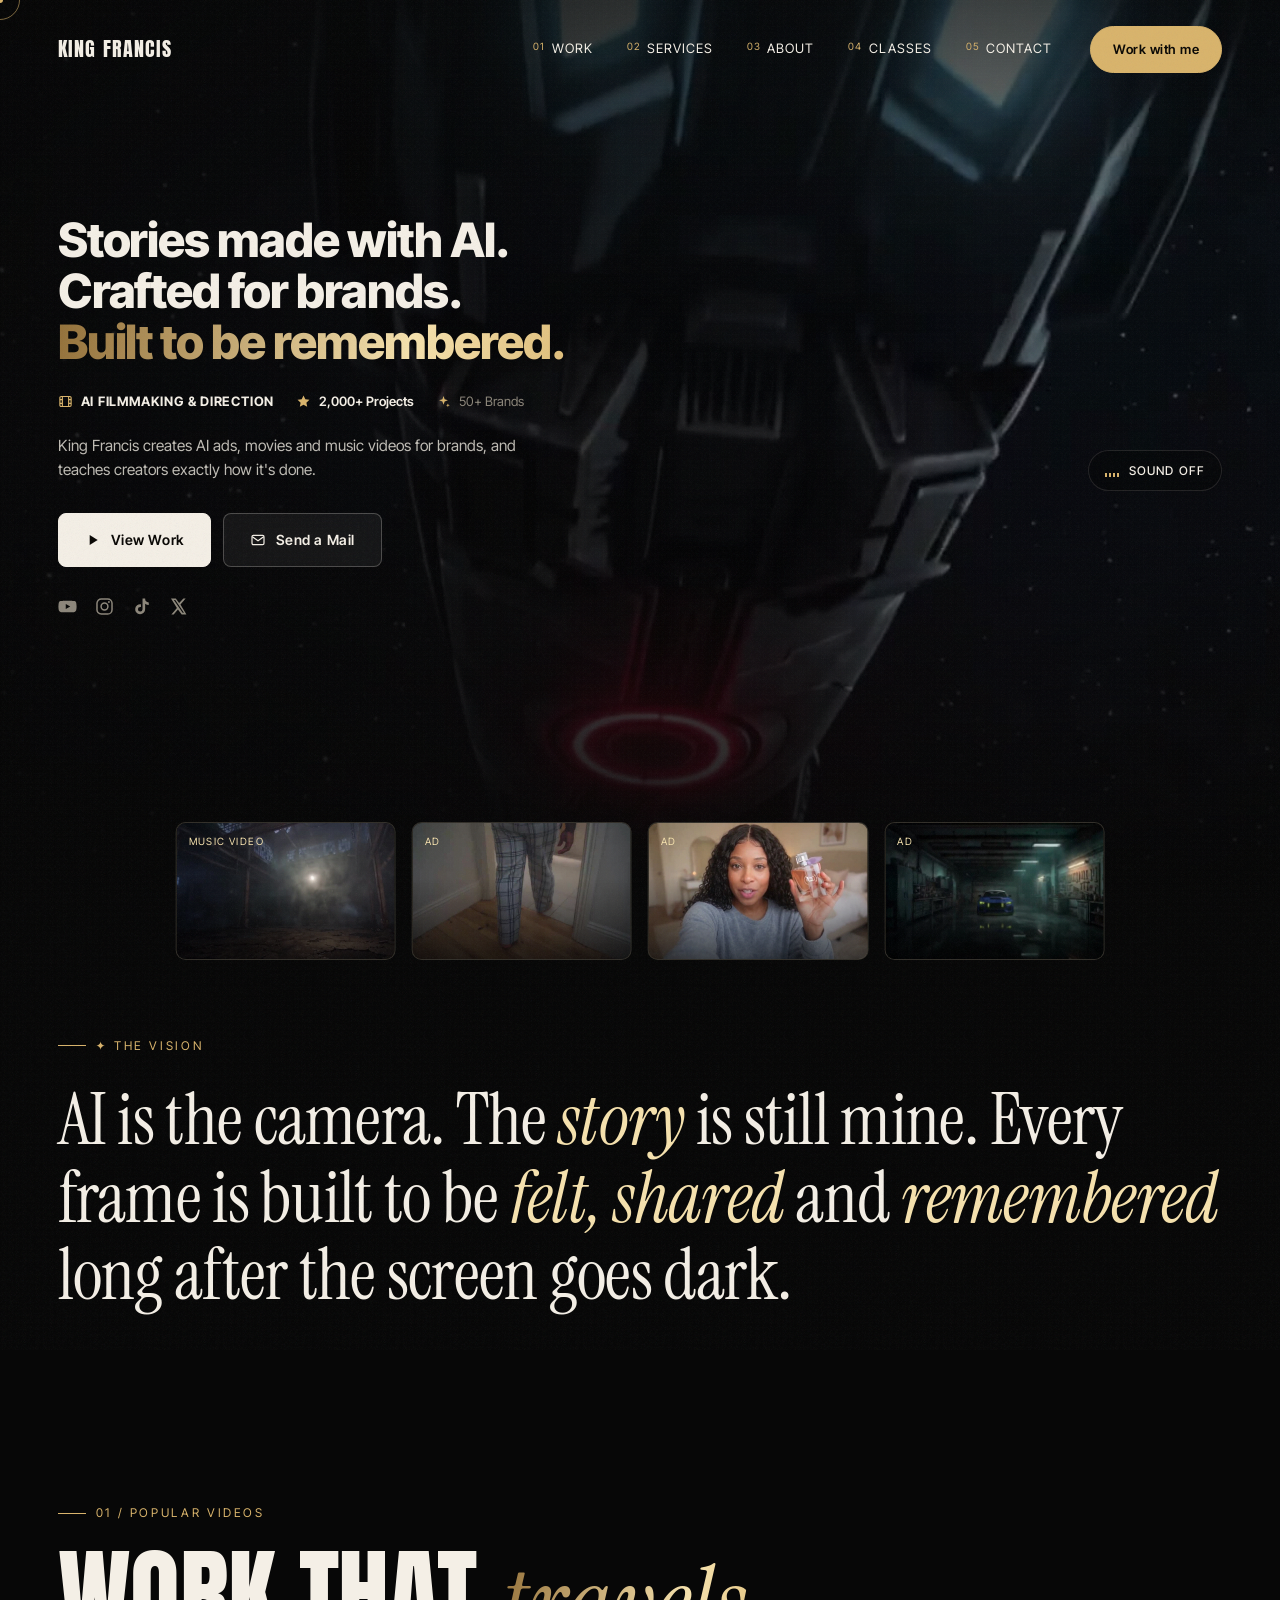
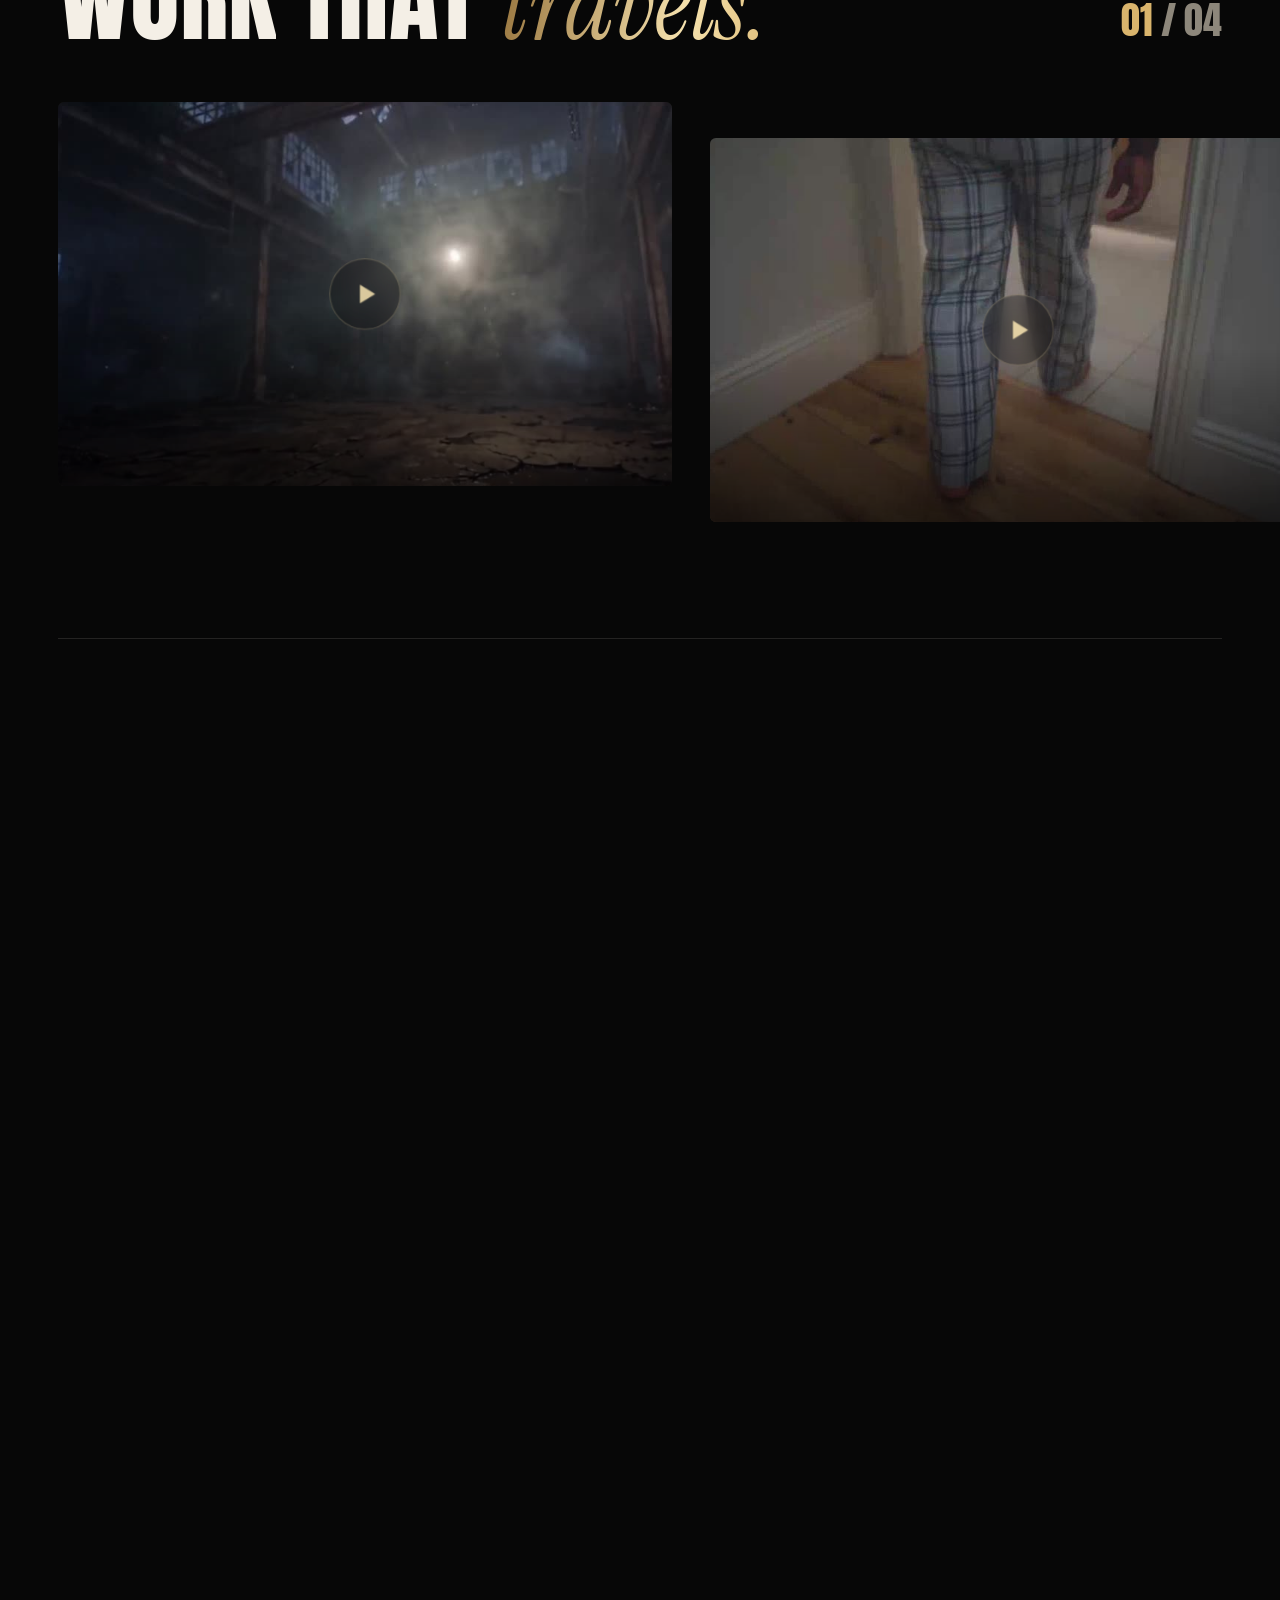
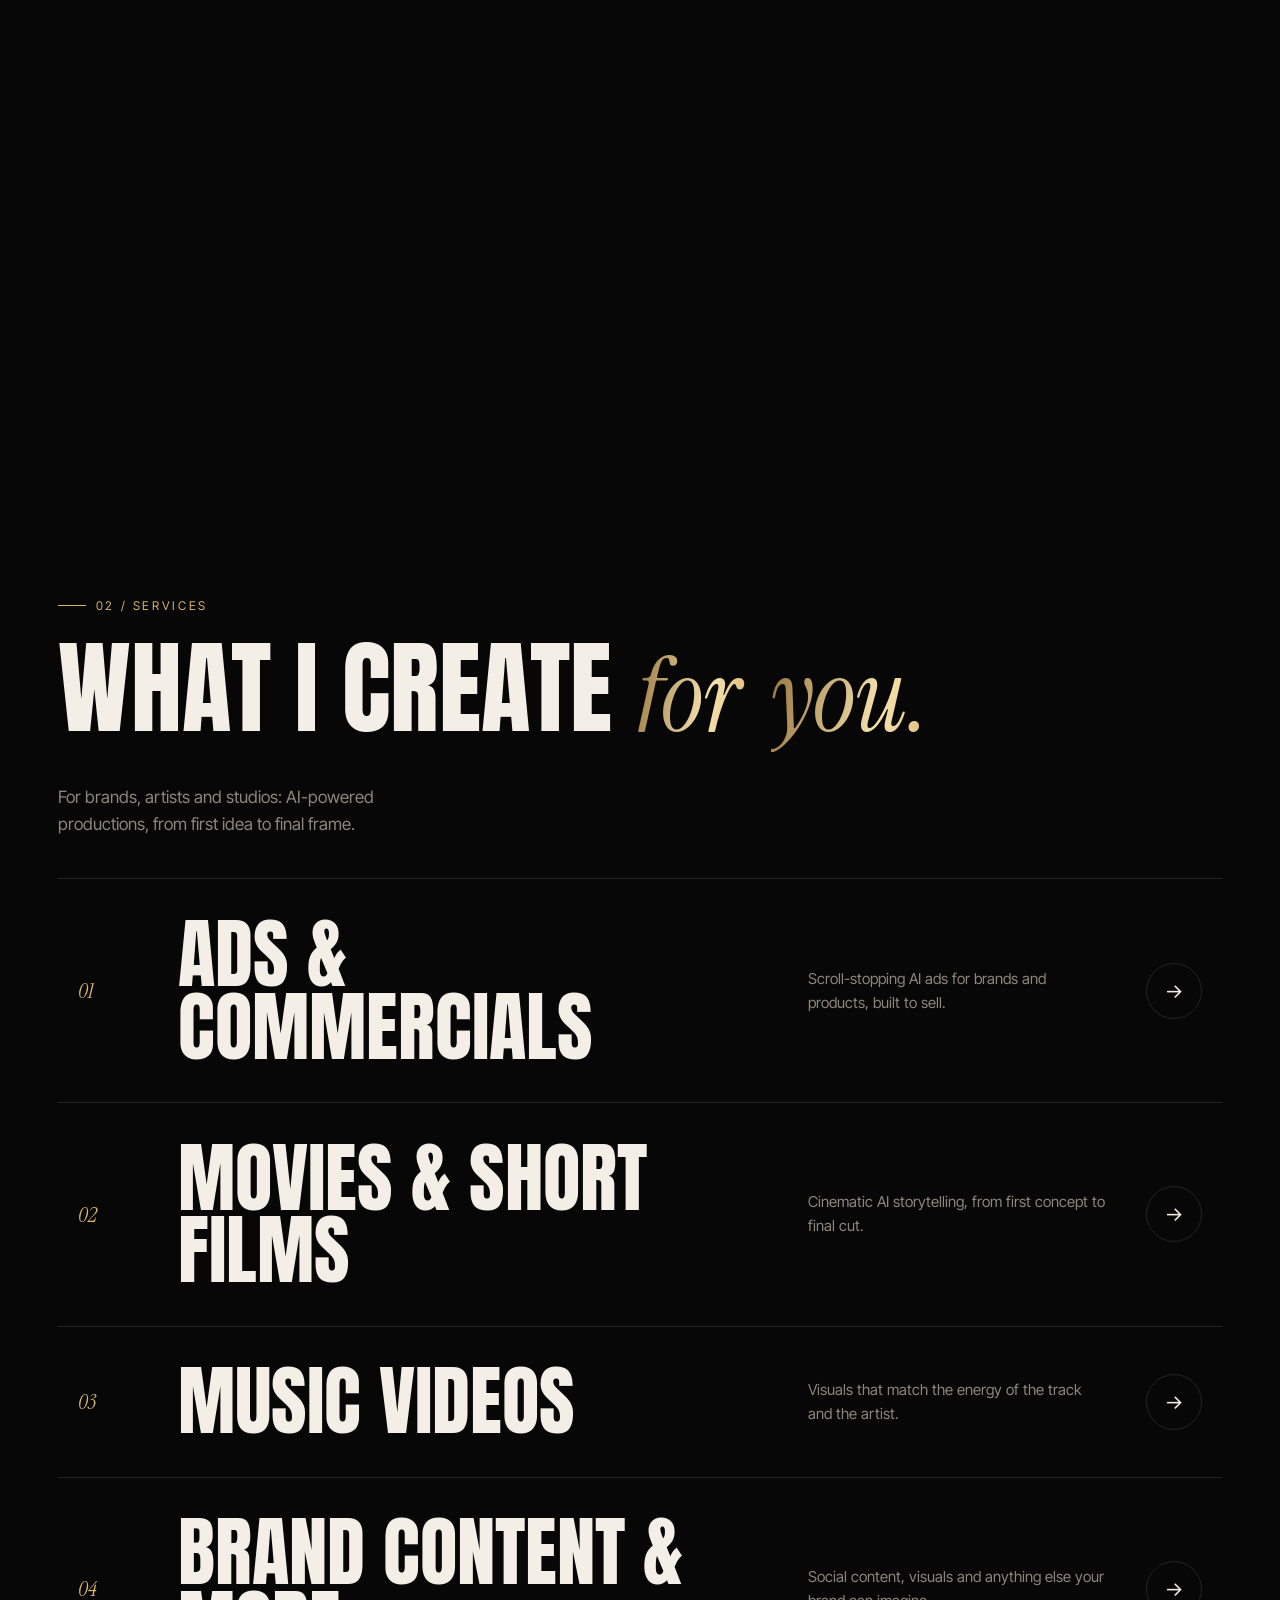
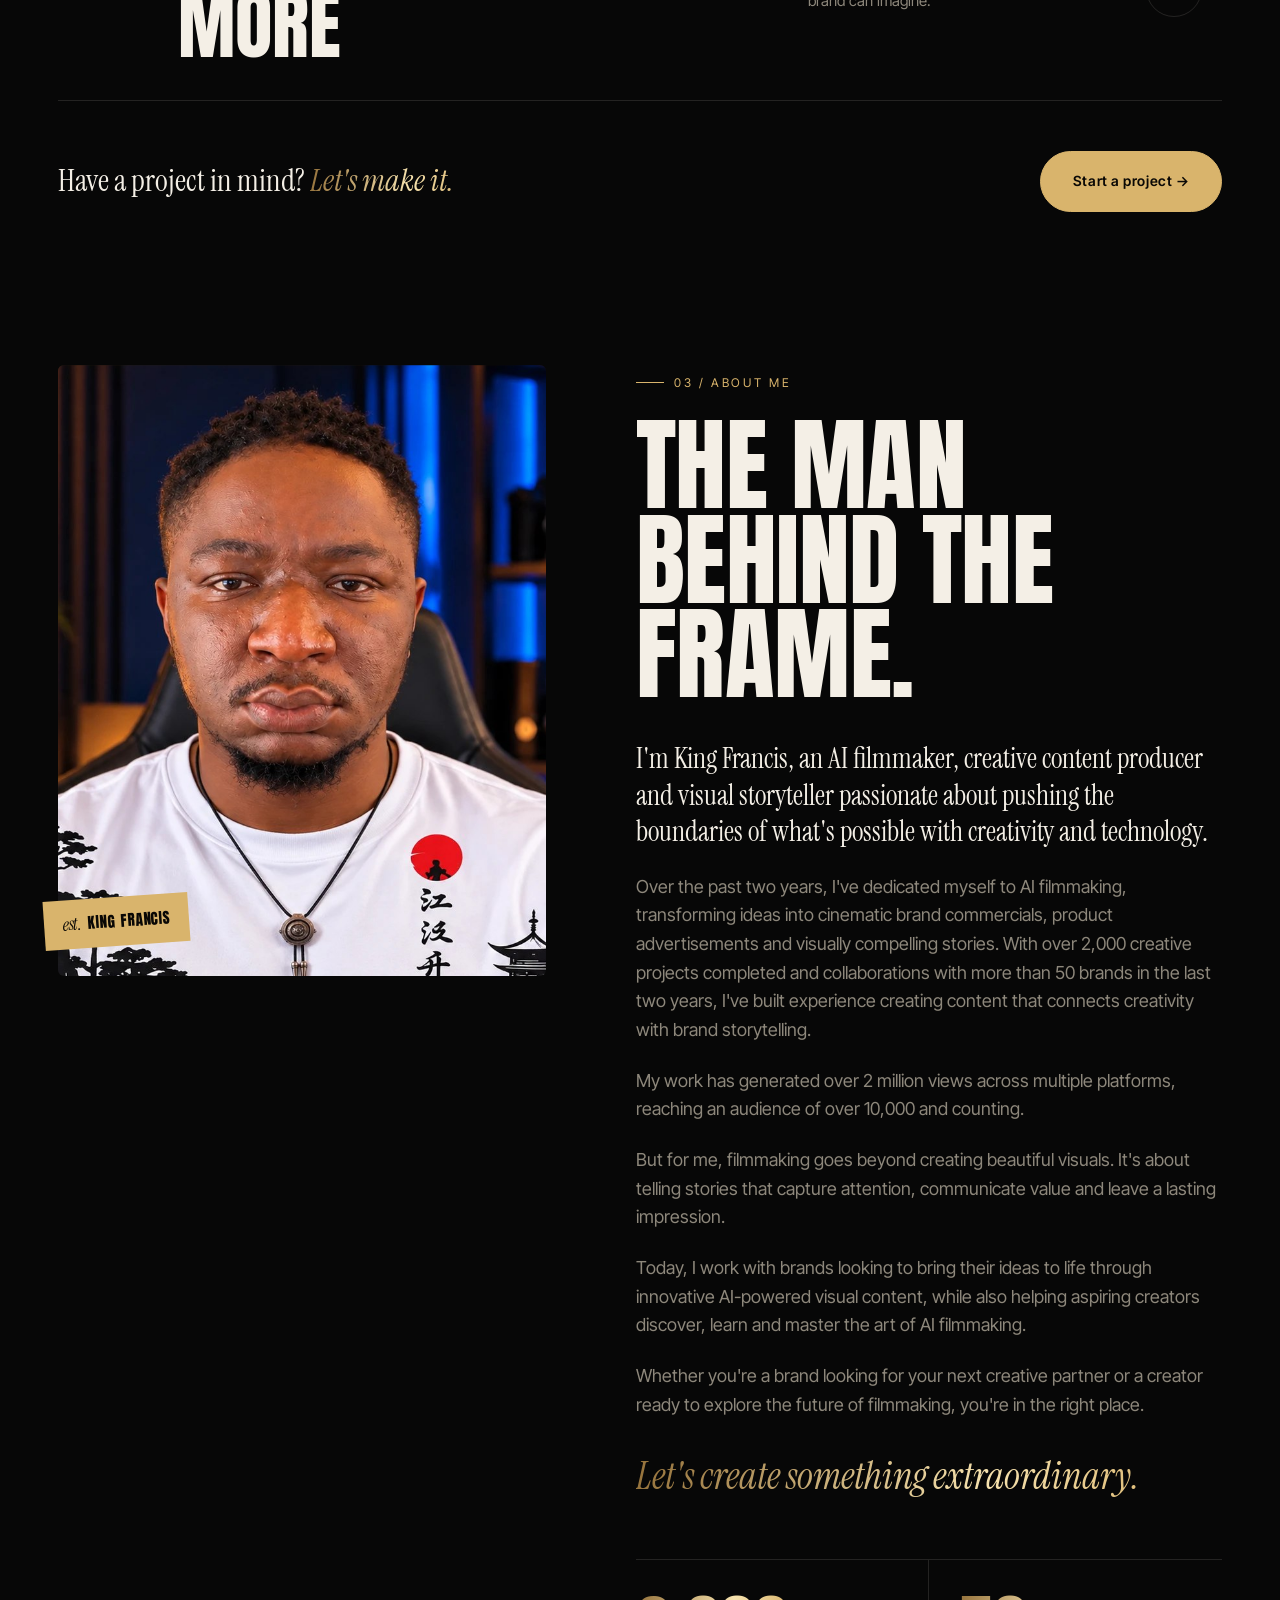
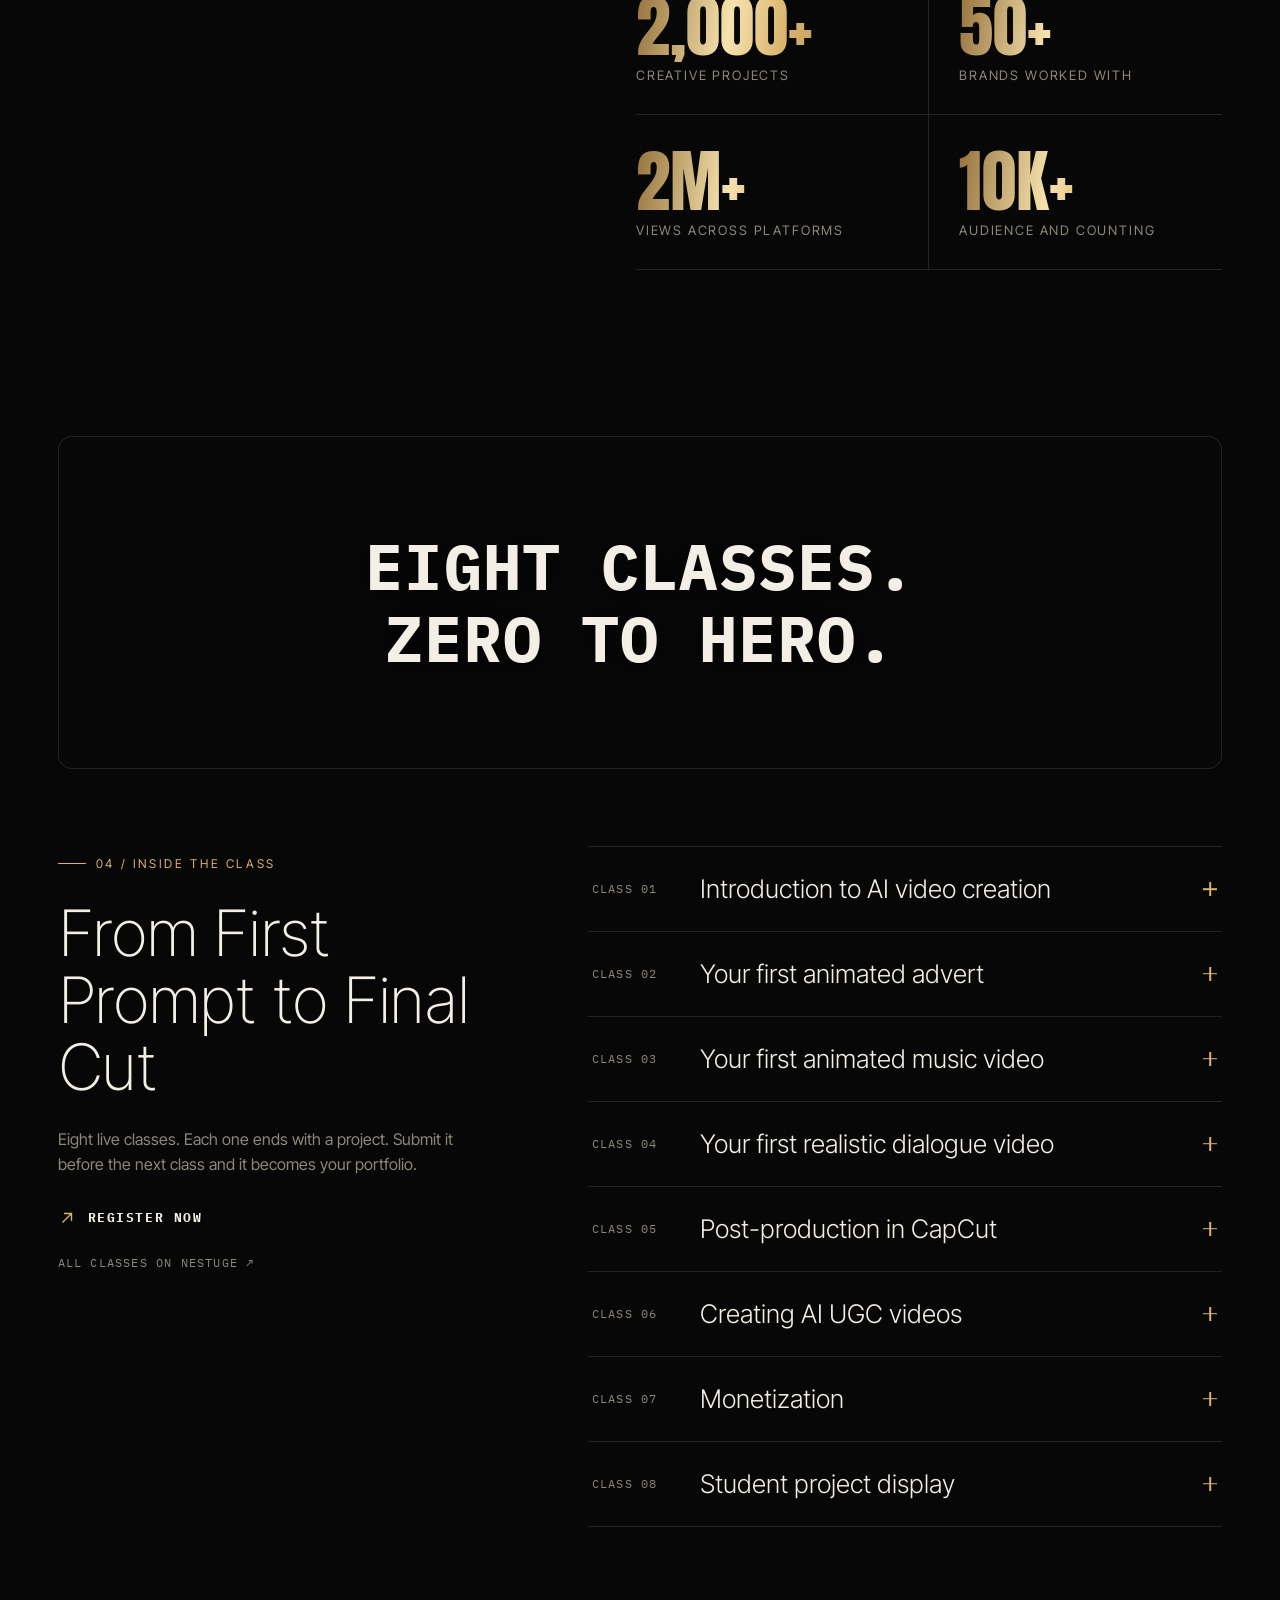
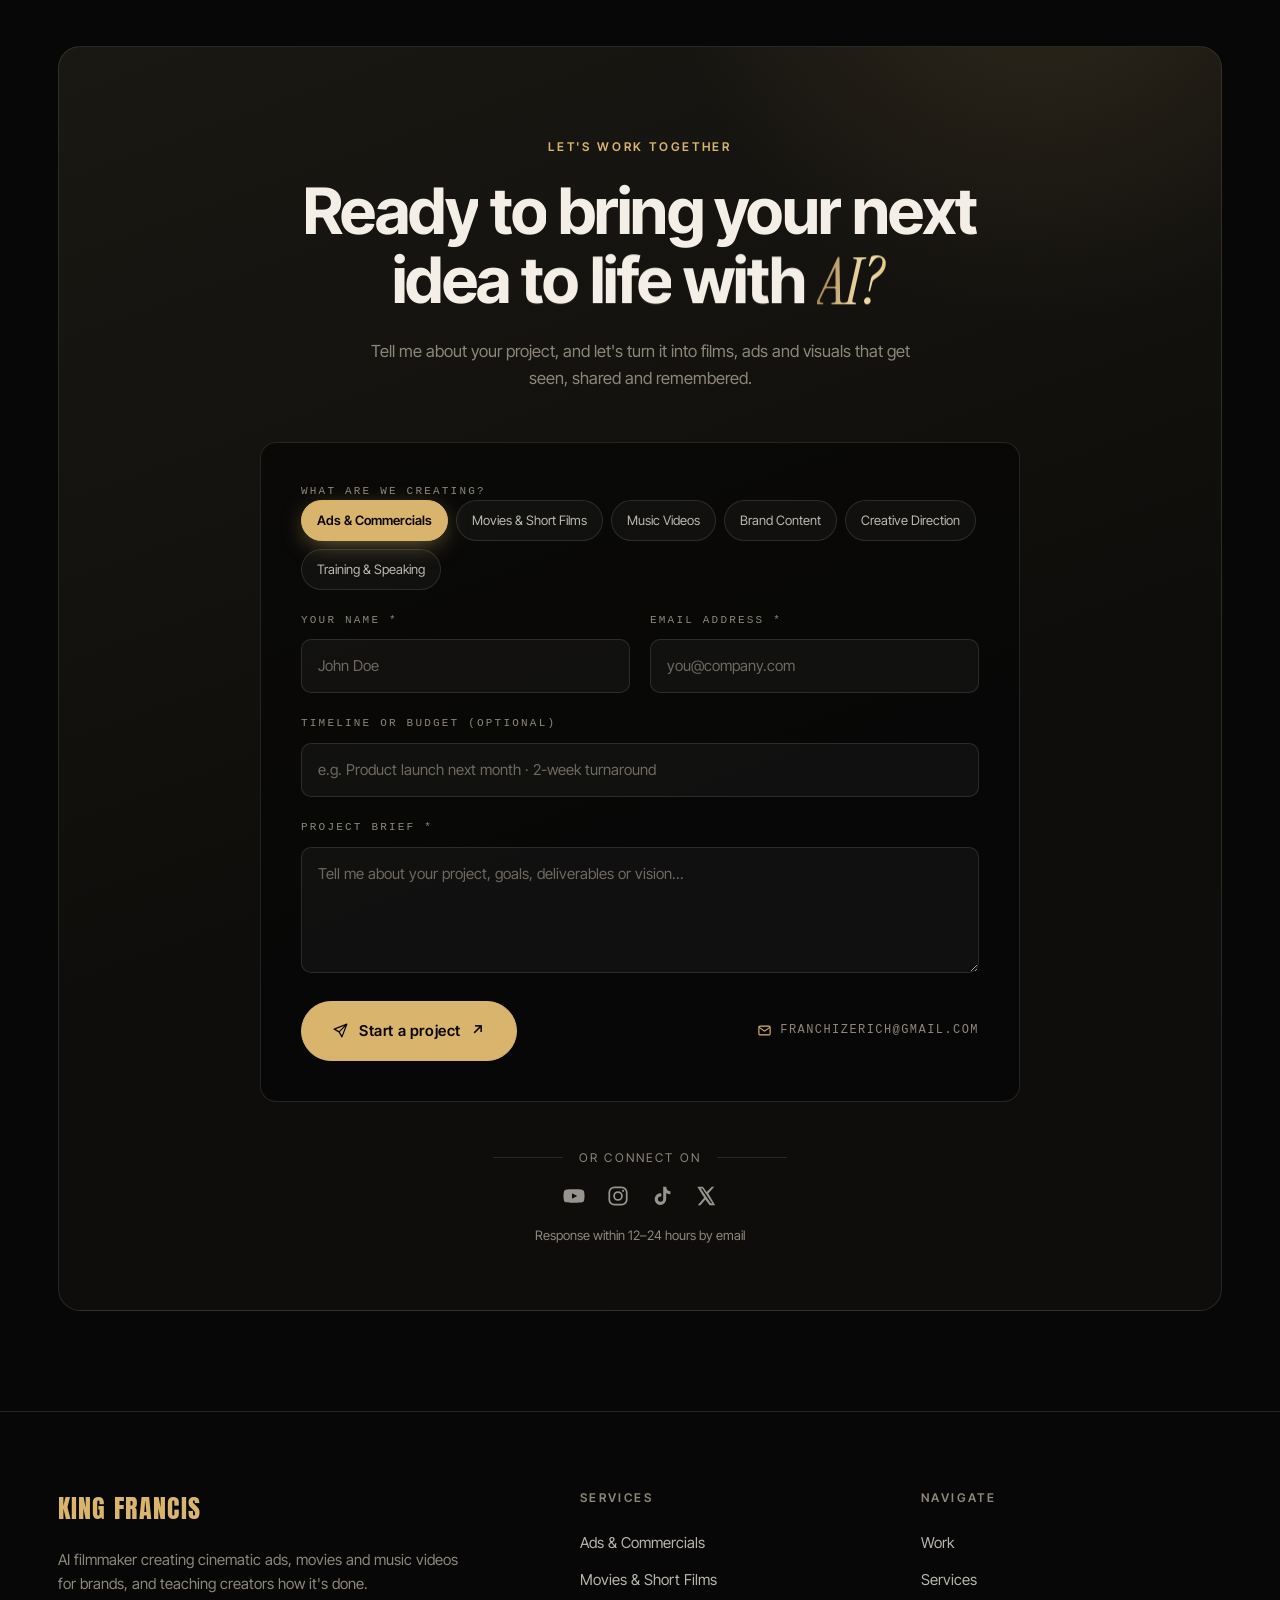
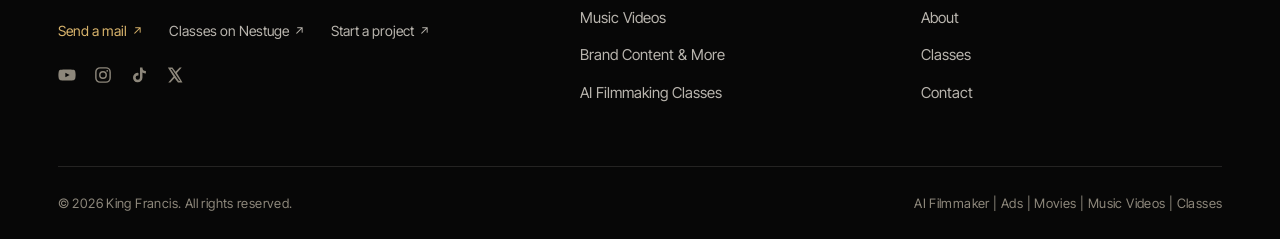
==== index.html @ 377898ee "Add full footer with brand, services and navigation columns Co-Authored-By: Claude Opus 5.5 <noreply" ====
<!doctype html>
<html lang="en">
<head>
  <meta charset="utf-8" />
  <meta name="viewport" content="width=device-width, initial-scale=1" />
  <title>King Francis</title>
  <meta name="description" content="King Francis, AI filmmaker: ads, movies and music videos for clients, plus classes for students." />
  <link rel="preconnect" href="https://fonts.googleapis.com" />
  <link rel="preconnect" href="https://fonts.gstatic.com" crossorigin />
  <link href="https://fonts.googleapis.com/css2?family=Anton&family=IBM+Plex+Mono:wght@400;500;700&family=Instrument+Serif:ital@0;1&family=Inter+Tight:wght@200;300;400;500;600;700;800&display=swap" rel="stylesheet" />
  <link rel="stylesheet" href="css/style.css" />
</head>
<body>
  <!-- LOADER -->
  <div class="loader" id="loader">
    <div class="loader-panel top"></div><div class="loader-panel bottom"></div>
    <div class="loader-inner">
      <div class="loader-name"><span data-name></span></div>
      <div class="loader-count"><span id="count">0</span><i>%</i></div>
    </div>
  </div>

  <div class="cursor-dot" id="cursorDot"></div>
  <div class="cursor-ring" id="cursorRing"><span id="cursorText"></span></div>
  <div class="grain"></div>

  <!-- NAV -->
  <header class="nav" id="nav">
    <a href="#top" class="logo" data-scroll>
      <span data-name></span>
    </a>
    <nav class="nav-links">
      <a href="#work" data-scroll><i>01</i>Work</a>
      <a href="#services" data-scroll><i>02</i>Services</a>
      <a href="#about" data-scroll><i>03</i>About</a>
      <a href="#courses" data-scroll><i>04</i>Classes</a>
      <a href="#contact" data-scroll><i>05</i>Contact</a>
    </nav>
    <a href="#contact" data-scroll class="btn btn-sm nav-cta magnetic"><span>Work with me</span></a>
    <button class="menu-btn magnetic" id="menuBtn" aria-expanded="false"><span class="mb-text">Menu</span><span class="mb-lines"><i></i><i></i></span></button>
  </header>

  <div class="menu" id="menu" aria-hidden="true">
    <div class="menu-bg"></div>
    <nav class="menu-links">
      <a href="#work" data-scroll><i>01</i><span>Work</span></a>
      <a href="#services" data-scroll><i>02</i><span>Services</span></a>
      <a href="#about" data-scroll><i>03</i><span>About</span></a>
      <a href="#courses" data-scroll><i>04</i><span>Classes</span></a>
      <a href="#contact" data-scroll><i>05</i><span>Contact</span></a>
    </nav>
    <div class="menu-foot" data-socials></div>
  </div>

  <main id="top">
    <!-- HERO -->
    <section class="hero" id="hero">
      <div class="hero-media" id="heroMedia">
        <div class="hero-placeholder"><canvas id="dust"></canvas></div>
        <video class="hero-video" id="heroVideo" muted loop playsinline autoplay preload="auto"></video>
      </div>
      <div class="hero-shade"></div>

      <div class="hero-content">
        <h1 class="hero-title" id="heroTitle"></h1>
        <ul class="hero-meta" id="heroMeta"></ul>
        <p class="hero-sub" data-hero-sub></p>
        <div class="hero-cta">
          <a href="#work" data-scroll class="btn btn-light magnetic"><span><svg viewBox="0 0 24 24" class="ico"><path d="M7 4.5v15l12-7.5z" fill="currentColor"/></svg>View Work</span></a>
          <a class="btn btn-glass magnetic" id="heroMail"><span><svg viewBox="0 0 24 24" class="ico"><rect x="3" y="5" width="18" height="14" rx="2" fill="none" stroke="currentColor" stroke-width="1.8"/><path d="M3.5 7l8.5 6 8.5-6" fill="none" stroke="currentColor" stroke-width="1.8"/></svg>Send a Mail</span></a>
        </div>
        <div class="hero-social" id="heroSocial"></div>
      </div>

      <button class="hero-sound" id="soundBtn" hidden><span class="bars"><i></i><i></i><i></i><i></i></span><b>Sound off</b></button>
      <div class="hero-strip" id="heroStrip"></div>
    </section>


    <!-- STATEMENT -->
    <section class="statement" id="statement">
      <span class="kicker">✦ The vision</span>
      <p class="statement-text" id="statementText"></p>
    </section>

    <!-- VIDEOS (horizontal) -->
    <section class="work" id="work">
      <div class="work-head">
        <div>
          <span class="kicker">01 / Popular videos</span>
          <h2 class="split">Work that <em>travels.</em></h2>
        </div>
        <div class="work-counter"><b id="workNow">01</b><span>/</span><span id="workTotal">06</span></div>
      </div>
      <div class="work-track" id="workTrack"></div>
      <div class="work-progress"><i id="workBar"></i></div>
    </section>

    <!-- SERVICES -->
    <section class="services" id="services">
      <div class="services-head">
        <div>
          <span class="kicker">02 / Services</span>
          <h2 class="split">What I create <em>for you.</em></h2>
        </div>
        <p class="services-intro">For brands, artists and studios: AI-powered productions, from first idea to final frame.</p>
      </div>
      <ul class="svc-list" id="svcList"></ul>
      <div class="svc-preview" id="svcPreview" aria-hidden="true"><div class="svc-preview-inner" id="svcPreviewInner"></div></div>
      <div class="svc-cta">
        <p>Have a project in mind? <em>Let's make it.</em></p>
        <a href="#contact" data-scroll class="btn magnetic"><span>Start a project →</span></a>
      </div>
    </section>


    <!-- ABOUT -->
    <section class="about" id="about">
      <div class="about-photo">
        <div class="photo-mask" id="photoMask">
          <img id="aboutPhoto" alt="Portrait of King Francis" />
          <div class="photo-fallback">Your photo<small>assets/images/me.jpg</small></div>
        </div>
        <span class="photo-tag"><em>est.</em> King Francis</span>
      </div>
      <div class="about-text">
        <span class="kicker">03 / About me</span>
        <h2 class="split" id="aboutHeading"></h2>
        <div id="aboutBody"></div>
        <div class="stats" id="stats"></div>
      </div>
    </section>

    <!-- COURSES / CLASSES -->
    <section class="courses" id="courses">
      <div class="cls-banner" id="clsBanner">
        <canvas id="halftone" aria-hidden="true"></canvas>
        <h2 class="cls-banner-text" id="clsBannerText"></h2>
      </div>

      <div class="cls-wrap">
        <div class="cls-intro">
          <span class="kicker">04 / Inside the class</span>
          <h3 class="cls-heading" id="clsHeading"></h3>
          <p class="cls-text" id="clsIntro"></p>
          <a class="cls-register" id="clsRegister" target="_blank" rel="noopener"><svg viewBox="0 0 24 24" class="ico"><path d="M6 18L18 6M8 6h10v10" fill="none" stroke="currentColor" stroke-width="1.8"/></svg>Register now</a>
          <a class="cls-all" id="allCourses" target="_blank" rel="noopener"></a>
        </div>
        <ol class="cls-list" id="clsList"></ol>
      </div>
    </section>

    <!-- CONTACT -->
    <section class="contact" id="contact">
      <div class="contact-card">
        <div class="contact-glow"></div>
        <span class="kicker">Let's work together</span>
        <h2 class="contact-title split">Ready to bring your next idea to life with <em>AI?</em></h2>
        <p class="contact-sub">Tell me about your project, and let's turn it into films, ads and visuals that get seen, shared and remembered.</p>

        <form class="brief" id="briefForm" novalidate>
          <fieldset class="field">
            <legend class="label">What are we creating?</legend>
            <div class="chips" id="chips"></div>
          </fieldset>
          <div class="row2">
            <label class="field"><span class="label">Your name *</span><input name="name" type="text" placeholder="John Doe" autocomplete="name" required /></label>
            <label class="field"><span class="label">Email address *</span><input name="email" type="email" placeholder="you@company.com" autocomplete="email" required /></label>
          </div>
          <label class="field"><span class="label">Timeline or budget (optional)</span><input name="timeline" type="text" placeholder="e.g. Product launch next month · 2-week turnaround" /></label>
          <label class="field"><span class="label">Project brief *</span><textarea name="brief" rows="4" placeholder="Tell me about your project, goals, deliverables or vision..." required></textarea></label>
          <div class="brief-foot">
            <button class="btn brief-btn magnetic" type="submit"><span><svg class="ico" viewBox="0 0 24 24"><path d="M21 3L10 14M21 3l-7 18-4-7-7-4z" fill="none" stroke="currentColor" stroke-width="1.8" stroke-linejoin="round"/></svg>Start a project <b>↗</b></span></button>
            <a class="brief-mail" id="emailLink"><svg class="ico" viewBox="0 0 24 24"><rect x="3" y="5" width="18" height="14" rx="2" fill="none" stroke="currentColor" stroke-width="1.8"/><path d="M3.5 7l8.5 6 8.5-6" fill="none" stroke="currentColor" stroke-width="1.8"/></svg><span></span></a>
          </div>
          <p class="brief-status" id="briefStatus" role="status"></p>
        </form>

        <div class="connect">
          <span class="connect-label">Or connect on</span>
          <div class="connect-icons" id="connectIcons"></div>
          <p class="connect-note" id="connectNote"></p>
        </div>
      </div>
    </section>
  </main>

  <footer class="footer site-footer">
    <div class="ft-grid">
      <div class="ft-brand">
        <a href="#top" data-scroll class="ft-logo" data-name></a>
        <p class="ft-about" id="ftAbout"></p>
        <div class="ft-links">
          <a class="ft-mail" id="ftMail">Send a mail <span>↗</span></a>
          <a id="ftClasses" target="_blank" rel="noopener">Classes on Nestuge <span>↗</span></a>
          <a href="#contact" data-scroll>Start a project <span>↗</span></a>
        </div>
        <div class="ft-social" id="ftSocial"></div>
      </div>
      <div class="ft-col">
        <h4>Services</h4>
        <ul id="ftServices"></ul>
      </div>
      <div class="ft-col">
        <h4>Navigate</h4>
        <ul>
          <li><a href="#work" data-scroll>Work</a></li>
          <li><a href="#services" data-scroll>Services</a></li>
          <li><a href="#about" data-scroll>About</a></li>
          <li><a href="#courses" data-scroll>Classes</a></li>
          <li><a href="#contact" data-scroll>Contact</a></li>
        </ul>
      </div>
    </div>
    <div class="footer-row"><span>© <span class="yr"></span> <span data-name></span>. All rights reserved.</span><span id="ftTagline"></span></div>
  </footer>

  <!-- VIDEO MODAL -->
  <div class="modal" id="modal" aria-hidden="true">
    <button class="modal-close" id="modalClose" aria-label="Close">Close ✕</button>
    <div class="modal-body" id="modalBody"></div>
  </div>

  <script src="js/vendor/gsap.min.js"></script>
  <script src="js/vendor/ScrollTrigger.min.js"></script>
  <script src="js/vendor/lenis.min.js"></script>
  <script src="js/content.js"></script>
  <script src="js/main.js"></script>
</body>
</html>
---- css/style.css ----
:root {
  --bg: #070707;
  --bg-2: #0f0e0c;
  --bg-3: #17150f;
  --ink: #f4efe6;
  --muted: #8d877b;
  --line: rgba(244, 239, 230, .12);
  --gold: #d9b46c;
  --gold-hi: #f6e2ae;
  --gold-lo: #94713a;
  --gold-grad: linear-gradient(100deg, #94713a 0%, #f6e2ae 35%, #d9b46c 55%, #94713a 100%);
  --pad: clamp(16px, 4.5vw, 72px);
  --ease: cubic-bezier(.16, 1, .3, 1);
  --display: Anton, Impact, sans-serif;
  --serif: "Instrument Serif", Georgia, serif;
  --sans: "Inter Tight", system-ui, sans-serif;
  --mono: "IBM Plex Mono", ui-monospace, Menlo, Consolas, monospace;
}
* { box-sizing: border-box; margin: 0; padding: 0; }
html { overflow-x: clip; }
html.lenis, html.lenis body { height: auto; }
.lenis.lenis-smooth { scroll-behavior: auto !important; }
.lenis.lenis-stopped { overflow: hidden; }
body { background: var(--bg); color: var(--ink); font-family: var(--sans); line-height: 1.6; -webkit-font-smoothing: antialiased; overflow-x: clip; }
body.is-loading { overflow: hidden; }
a { color: inherit; text-decoration: none; }
button { font: inherit; color: inherit; }
img, video, canvas { display: block; max-width: 100%; }
h1, h2, h3 { font-weight: 400; }
em { font-family: var(--serif); font-style: italic; font-weight: 400; letter-spacing: 0; text-transform: none;
  background: var(--gold-grad); background-size: 200% 100%; -webkit-background-clip: text; background-clip: text; color: transparent; animation: sheen 6s linear infinite; padding-right: .06em; }
@keyframes sheen { to { background-position: -200% 0; } }
::selection { background: var(--gold); color: #000; }
.kicker { display: inline-flex; gap: 10px; align-items: center; font-size: 12px; letter-spacing: .22em; text-transform: uppercase; color: var(--gold); margin-bottom: 26px; }
.kicker::before { content: ""; width: 28px; height: 1px; background: var(--gold); }
.split .w { display: inline-block; overflow: hidden; vertical-align: top; padding-bottom: .08em; margin-bottom: -.08em; }
.split .w > span { display: inline-block; will-change: transform; }

/* ---------- grain ---------- */
.grain { position: fixed; inset: -50%; z-index: 300; pointer-events: none; opacity: .06;
  background-image: url("data:image/svg+xml,%3Csvg xmlns='http://www.w3.org/2000/svg' width='180' height='180'%3E%3Cfilter id='n'%3E%3CfeTurbulence baseFrequency='.85' numOctaves='3' stitchTiles='stitch'/%3E%3C/filter%3E%3Crect width='100%25' height='100%25' filter='url(%23n)'/%3E%3C/svg%3E");
  animation: grain .9s steps(5) infinite; }
@keyframes grain { 0%{transform:translate(0,0)} 20%{transform:translate(-4%,3%)} 40%{transform:translate(3%,-4%)} 60%{transform:translate(-2%,-2%)} 80%{transform:translate(4%,2%)} }

/* ---------- loader ---------- */
.loader { position: fixed; inset: 0; z-index: 400; display: grid; place-items: center; pointer-events: none; animation: loaderFailsafe 0s 6s forwards; }
@keyframes loaderFailsafe { to { visibility: hidden; } }
.loader-panel { position: absolute; left: 0; right: 0; height: 50.5%; background: #050505; pointer-events: auto; }
.loader-panel.top { top: 0; } .loader-panel.bottom { bottom: 0; }
.loader-inner { position: relative; text-align: center; display: grid; justify-items: center; gap: 14px; }
@keyframes draw { to { stroke-dashoffset: 0; } }
.loader-name { overflow: hidden; font-family: var(--display); font-size: clamp(36px, 6vw, 72px); text-transform: uppercase; letter-spacing: .02em; line-height: 1.1; }
.loader-count { font-family: var(--serif); font-style: italic; font-size: 22px; color: var(--gold); }
.loader-count i { font-style: normal; font-size: 14px; margin-left: 2px; }

/* ---------- cursor ---------- */
.cursor-dot, .cursor-ring { position: fixed; top: 0; left: 0; pointer-events: none; z-index: 350; border-radius: 50%; }
.cursor-dot { width: 6px; height: 6px; background: var(--gold); margin: -3px 0 0 -3px; }
.cursor-ring { width: 40px; height: 40px; margin: -20px 0 0 -20px; border: 1px solid rgba(217, 180, 108, .55); display: grid; place-items: center; transition: width .45s var(--ease), height .45s var(--ease), margin .45s var(--ease), background .3s, border-color .3s; }
.cursor-ring span { font-size: 11px; letter-spacing: .14em; text-transform: uppercase; font-weight: 600; color: #000; opacity: 0; transition: opacity .2s; }
.cursor-ring.hover { width: 64px; height: 64px; margin: -32px 0 0 -32px; border-color: var(--gold); background: rgba(217,180,108,.08); }
.cursor-ring.label { width: 104px; height: 104px; margin: -52px 0 0 -52px; background: var(--gold); border-color: var(--gold); }
.cursor-ring.label span { opacity: 1; }
@media (hover: none), (max-width: 900px) { .cursor-dot, .cursor-ring { display: none; } }

/* ---------- nav ---------- */
.nav { position: fixed; top: 0; left: 0; right: 0; z-index: 200; display: flex; justify-content: space-between; align-items: center; padding: 26px var(--pad); transition: transform .6s var(--ease), background .4s, padding .4s; }
.nav.scrolled { background: linear-gradient(180deg, rgba(7,7,7,.85), rgba(7,7,7,0)); }
.nav.hidden { transform: translateY(-110%); }
.logo { display: flex; align-items: center; gap: 10px; font-family: var(--display); font-size: 20px; letter-spacing: .06em; text-transform: uppercase; }
.nav-cta { margin-left: 10px; }
.nav-links { display: flex; gap: 34px; margin-left: auto; margin-right: 28px; font-size: 13px; letter-spacing: .08em; text-transform: uppercase; }
.nav-links a { position: relative; overflow: hidden; display: inline-flex; gap: 6px; padding-bottom: 2px; }
.nav-links i { font-style: normal; font-size: 10px; color: var(--gold); }
.nav-links a::after { content: ""; position: absolute; left: 0; right: 0; bottom: 0; height: 1px; background: var(--gold); transform: scaleX(0); transform-origin: right; transition: transform .5s var(--ease); }
.nav-links a:hover::after { transform: scaleX(1); transform-origin: left; }
.menu-btn { display: none; align-items: center; gap: 12px; background: none; border: 0; cursor: pointer; font-size: 13px; letter-spacing: .1em; text-transform: uppercase; }
.mb-lines { width: 26px; height: 10px; position: relative; }
.mb-lines i { position: absolute; left: 0; right: 0; height: 1.5px; background: currentColor; transition: transform .5s var(--ease); }
.mb-lines i:first-child { top: 0; } .mb-lines i:last-child { bottom: 0; }
.menu-open .mb-lines i:first-child { transform: translateY(4.25px) rotate(45deg); }
.menu-open .mb-lines i:last-child { transform: translateY(-4.25px) rotate(-45deg); }
.menu-open .nav { transform: none; background: none; }

.menu { position: fixed; inset: 0; z-index: 150; visibility: hidden; display: flex; flex-direction: column; justify-content: center; padding: 100px var(--pad) 40px; transition: visibility 0s .9s; }
.menu-bg { position: absolute; inset: 0; background: var(--bg-3); clip-path: circle(0% at calc(100% - 50px) 40px); transition: clip-path .9s var(--ease); }
.menu-open .menu { visibility: visible; transition: none; }
.menu-open .menu-bg { clip-path: circle(150% at calc(100% - 50px) 40px); }
.menu-links { position: relative; display: flex; flex-direction: column; gap: 4px; }
.menu-links a { display: flex; align-items: baseline; gap: 14px; overflow: hidden; font-family: var(--display); font-size: clamp(40px, 10.5vw, 90px); line-height: 1.05; text-transform: uppercase; }
.menu-links a i { font-family: var(--serif); font-size: 16px; color: var(--gold); }
.menu-links a span { display: inline-block; transform: translateY(110%); transition: transform .8s var(--ease); }
.menu-open .menu-links a span { transform: none; }
.menu-links a:nth-child(2) span { transition-delay: .05s } .menu-links a:nth-child(3) span { transition-delay: .1s }
.menu-links a:nth-child(4) span { transition-delay: .15s } .menu-links a:nth-child(5) span { transition-delay: .2s } .menu-links a:nth-child(6) span { transition-delay: .25s }
.menu-foot { position: relative; display: flex; flex-wrap: wrap; gap: 18px; margin-top: 50px; color: var(--muted); font-size: 14px; }

/* ---------- buttons ---------- */
.btn { position: relative; display: inline-flex; align-items: center; justify-content: center; padding: 18px 32px; border-radius: 999px; background: var(--gold); color: #0a0805; font-weight: 600; font-size: 14px; letter-spacing: .04em; overflow: hidden; isolation: isolate; border: 1px solid var(--gold); cursor: pointer; transition: color .4s, border-color .4s; }
.btn::before { content: ""; position: absolute; inset: 0; background: var(--ink); border-radius: inherit; transform: translateY(101%); transition: transform .6s var(--ease); z-index: -1; }
.btn:hover::before { transform: none; }
.btn-line { background: transparent; color: var(--ink); border-color: var(--line); }
.btn-line::before { background: var(--gold); }
.btn-line:hover { color: #0a0805; border-color: var(--gold); }
.btn-sm { padding: 12px 22px; font-size: 13px; }

/* ---------- hero ---------- */
.hero { position: relative; min-height: 100svh; display: flex; flex-direction: column; justify-content: center; padding: 120px var(--pad) 190px; isolation: isolate; }
.hero-media { position: absolute; inset: 0; z-index: -2; overflow: hidden; }
.hero-media > * { will-change: transform; }
.hero-video { position: absolute; inset: 0; width: 100%; height: 100%; object-fit: cover; }
.hero-placeholder { position: absolute; inset: 0; overflow: hidden;
  background: radial-gradient(60% 70% at 70% 45%, rgba(217,180,108,.28), transparent 70%), radial-gradient(40% 50% at 85% 80%, rgba(148,113,58,.35), transparent 70%), #0b0a08; }
.hero-placeholder::before { content: ""; position: absolute; inset: -20%; background: radial-gradient(30% 40% at 60% 40%, rgba(246,226,174,.18), transparent 70%); animation: drift 14s ease-in-out infinite alternate; }
.hero-placeholder::after { content: ""; position: absolute; inset: 0; background: repeating-linear-gradient(90deg, transparent 0 120px, rgba(246,226,174,.035) 120px 121px); }
@keyframes drift { to { transform: translate(-12%, 8%) scale(1.2); } }
#dust { position: absolute; inset: 0; width: 100%; height: 100%; }
.hero-shade { position: absolute; inset: 0; z-index: -1; pointer-events: none;
  background: linear-gradient(90deg, rgba(7,7,7,.9) 0%, rgba(7,7,7,.72) 40%, rgba(7,7,7,.5) 75%, rgba(7,7,7,.55) 100%), linear-gradient(180deg, rgba(7,7,7,.55) 0%, transparent 25%, transparent 60%, var(--bg) 100%); }
.hero-content { width: min(1240px, 100%); margin: 0 auto; }
.hero-title { font-family: var(--sans); font-weight: 800; font-size: clamp(34px, 3.7vw, 62px); line-height: 1.08; letter-spacing: -.022em; margin-bottom: 24px; }
.hero-title .hl { display: block; overflow: hidden; padding-bottom: .06em; margin-bottom: -.06em; }
.hero-title .hl > span { display: inline-block; }
.hero-title .gold { background: var(--gold-grad); background-size: 200% 100%; -webkit-background-clip: text; background-clip: text; color: transparent; animation: sheen 6s linear infinite; }
.hero-meta { list-style: none; display: flex; flex-wrap: wrap; gap: 10px 22px; margin-bottom: 22px; font-size: 13px; color: var(--muted); }
.hero-meta li { display: inline-flex; align-items: center; gap: 8px; }
.hero-meta li:first-child { color: var(--ink); font-weight: 700; letter-spacing: .06em; text-transform: uppercase; }
.hero-meta li:nth-child(2) { color: var(--ink); font-weight: 600; }
.hero-meta .ico { width: 15px; height: 15px; color: var(--gold); }
.hero-sub { max-width: 500px; color: rgba(244,239,230,.78); font-size: clamp(15px, 1.2vw, 17px); margin-bottom: 30px; }
.hero-cta { display: flex; gap: 12px; flex-wrap: wrap; margin-bottom: 30px; }
.btn .ico { width: 16px; height: 16px; flex: none; }
.btn > span { display: inline-flex; align-items: center; gap: 10px; }
.btn-light { background: var(--ink); border-color: var(--ink); color: #0a0805; border-radius: 8px; padding: 15px 26px; }
.btn-light::before { background: var(--gold); }
.btn-glass { background: rgba(255,255,255,.06); color: var(--ink); border-color: rgba(244,239,230,.25); border-radius: 8px; padding: 15px 26px; backdrop-filter: blur(10px); }
.btn-glass::before { background: var(--gold); }
.btn-glass:hover { color: #0a0805; border-color: var(--gold); }
.hero-social { display: flex; align-items: center; gap: 18px; color: var(--muted); }
.hero-social a { display: grid; place-items: center; transition: color .3s, transform .4s var(--ease); }
.hero-social a:hover { color: var(--gold); transform: translateY(-3px); }
.hero-social svg { width: 19px; height: 19px; }
.hero-social .handle { font-size: 12px; letter-spacing: .12em; text-transform: uppercase; }
.hero-sound { position: absolute; right: var(--pad); top: 50%; z-index: 2; display: flex; align-items: center; gap: 10px; background: rgba(7,7,7,.4); border: 1px solid var(--line); border-radius: 999px; padding: 10px 16px; font-size: 12px; letter-spacing: .1em; text-transform: uppercase; cursor: pointer; backdrop-filter: blur(8px); }
.hero-sound[hidden] { display: none; }
.hero-sound b { font-weight: 500; }
.hero-sound .bars { display: flex; align-items: flex-end; gap: 2px; height: 12px; }
.hero-sound .bars i { width: 2px; height: 30%; background: var(--gold); }
.hero-sound.on .bars i { animation: eq .9s ease-in-out infinite alternate; }
.hero-sound.on .bars i:nth-child(2) { animation-delay: -.3s } .hero-sound.on .bars i:nth-child(3) { animation-delay: -.6s } .hero-sound.on .bars i:nth-child(4) { animation-delay: -.15s }
@keyframes eq { from { height: 20%; } to { height: 100%; } }
.hero-strip { position: absolute; left: 50%; bottom: -60px; translate: -50% 0; width: min(1240px, 100% - 2 * var(--pad)); display: flex; justify-content: center; gap: 16px; z-index: 2; }
.hero-strip .strip-card { flex: 0 0 calc((100% - 64px) / 5); }
.strip-card video.prev { opacity: 0; transition: opacity .5s; z-index: 1; }
.strip-card:hover video.prev { opacity: 1; }
.strip-card small { z-index: 3; }
.strip-card { position: relative; aspect-ratio: 16/10; border-radius: 10px; overflow: hidden; cursor: pointer; background: var(--bg-3); border: 1px solid rgba(244,239,230,.12); transition: transform .6s var(--ease), border-color .4s; }
.strip-card:hover { transform: translateY(-14px); border-color: rgba(217,180,108,.6); }
.strip-card .media { position: absolute; inset: 0; width: 100%; height: 100%; object-fit: cover; transition: transform 1s var(--ease); }
.strip-card:hover .media { transform: scale(1.08); }
.strip-card::after { content: ""; position: absolute; inset: 0; background: linear-gradient(180deg, transparent 40%, rgba(0,0,0,.65)); }
.strip-card small { position: absolute; left: 12px; top: 10px; z-index: 2; font-size: 10px; letter-spacing: .14em; text-transform: uppercase; color: var(--gold-hi); }
.strip-card .ph b { font-size: 54px; }


/* ---------- statement ---------- */
.statement { padding: clamp(100px, 10vw, 150px) var(--pad) clamp(50px, 6vw, 90px); max-width: 1500px; }
.statement-text { font-family: var(--serif); font-size: clamp(34px, 5.6vw, 92px); line-height: 1.08; letter-spacing: -.01em; }
.statement-text .sw { opacity: .14; }
.statement-text .sw.g { font-style: italic; color: var(--gold-hi); }
.no-motion .statement-text .sw { opacity: 1; }

/* ---------- work (horizontal) ---------- */
.work { position: relative; padding: 60px 0 40px; overflow: hidden; }
@media (min-width: 901px) { .work { min-height: 100vh; display: flex; flex-direction: column; justify-content: center; padding: 90px 0 36px; } .work-head { margin-bottom: 36px; } .work-progress { margin-top: 36px; } }
.work-head { display: flex; justify-content: space-between; align-items: flex-end; padding: 0 var(--pad); margin-bottom: 50px; gap: 20px; }
.work h2, .courses h2, .about h2 { font-family: var(--display); text-transform: uppercase; font-size: clamp(48px, 8vw, 128px); line-height: .92; letter-spacing: -.005em; }
.work-counter { font-family: var(--display); font-size: clamp(28px, 3vw, 44px); display: flex; gap: 8px; color: var(--muted); }
.work-counter b { color: var(--gold); font-weight: 400; }
.work-track { display: flex; gap: 3vw; padding: 0 var(--pad); width: max-content; will-change: transform; }
.vcard { position: relative; width: min(48vw, calc((100vh - 430px) * 1.6)); min-width: 420px; flex: none; cursor: pointer; }
.vcard:nth-child(even) { margin-top: 4vh; }
.vframe { position: relative; aspect-ratio: 16/10; border-radius: 6px; overflow: hidden; background: var(--bg-3); }
.vframe .media, .vframe video { position: absolute; top: 0; left: -8%; width: 116%; max-width: none; height: 100%; object-fit: cover; }
.vframe video { opacity: 0; transition: opacity .5s; }
.vcard:hover .vframe video { opacity: 1; }
.vframe::after { content: ""; position: absolute; inset: 0; background: linear-gradient(180deg, transparent 55%, rgba(0,0,0,.6)); pointer-events: none; }
.vframe .play { position: absolute; z-index: 2; left: 50%; top: 50%; width: 84px; height: 84px; margin: -42px; border-radius: 50%; background: rgba(7,7,7,.35); backdrop-filter: blur(10px); border: 1px solid rgba(246,226,174,.35); display: grid; place-items: center; transform: scale(.85); opacity: .85; transition: transform .6s var(--ease), opacity .4s, background .4s; }
.vframe .play::before { content: ""; border-left: 18px solid var(--gold-hi); border-block: 11px solid transparent; margin-left: 5px; }
.vcard:hover .play { transform: scale(1); opacity: 1; background: rgba(217,180,108,.25); }
.vinfo { display: flex; justify-content: space-between; align-items: flex-start; gap: 20px; padding-top: 22px; }
.vnum { font-family: var(--serif); font-style: italic; color: var(--gold); font-size: 22px; margin-right: 14px; text-transform: none; }
.vinfo h3 { font-family: var(--display); text-transform: uppercase; font-size: clamp(24px, 2.6vw, 40px); line-height: 1; display: flex; align-items: baseline; }
.vtags { display: flex; gap: 8px; flex-wrap: wrap; justify-content: flex-end; }
.vtags span { font-size: 11px; letter-spacing: .12em; text-transform: uppercase; padding: 7px 12px; border: 1px solid var(--line); border-radius: 999px; color: var(--muted); white-space: nowrap; }
.vtags span.views { color: var(--gold); border-color: rgba(217,180,108,.35); }
.work-progress { margin: 60px var(--pad) 0; height: 1px; background: var(--line); }
.work-progress i { display: block; height: 100%; width: 100%; background: var(--gold); transform-origin: left; transform: scaleX(0); }

/* placeholder art (shown until real thumbnails exist) */
.ph { position: absolute; inset: 0; display: grid; place-items: center; overflow: hidden; }
.ph b { position: relative; font-family: var(--serif); font-style: italic; font-weight: 400; font-size: clamp(80px, 11vw, 190px); color: rgba(246,226,174,.2); }
.ph::before { content: ""; position: absolute; inset: 0; background: repeating-linear-gradient(115deg, transparent 0 40px, rgba(246,226,174,.035) 40px 41px); }

/* ---------- services ---------- */
.services { position: relative; padding: clamp(60px, 7vw, 100px) var(--pad) clamp(40px, 5vw, 70px); }
.services-head { display: flex; justify-content: space-between; align-items: flex-end; gap: 40px; margin-bottom: 40px; flex-wrap: wrap; }
.services h2 { font-family: var(--display); text-transform: uppercase; font-size: clamp(48px, 8vw, 128px); line-height: .92; }
.services-intro { max-width: 360px; color: var(--muted); font-size: 17px; }
.svc-list { list-style: none; border-bottom: 1px solid var(--line); }
.svc { position: relative; isolation: isolate; }
.svc a { position: relative; display: grid; grid-template-columns: 70px 1fr minmax(0, 300px) 64px; align-items: center; gap: 30px; padding: clamp(24px, 3vw, 40px) 20px; border-top: 1px solid var(--line); overflow: hidden; transition: color .5s var(--ease); }
.svc a::before { content: ""; position: absolute; inset: 0; z-index: -1; background: var(--gold-grad); background-size: 200% 100%; transform: scaleY(0); transform-origin: bottom; transition: transform .6s var(--ease); }
.svc a:hover::before { transform: scaleY(1); }
.svc a:hover { color: #0a0805; }
.svc-num { font-family: var(--serif); font-style: italic; font-size: 22px; color: var(--gold); transition: color .5s; }
.svc-title { font-family: var(--display); text-transform: uppercase; font-size: clamp(38px, 6vw, 100px); line-height: .95; transition: transform .7s var(--ease); }
.svc-desc { color: var(--muted); font-size: 15px; transition: color .5s; }
.svc-arrow { justify-self: end; width: 56px; height: 56px; border-radius: 50%; border: 1px solid var(--line); display: grid; place-items: center; font-size: 20px; transition: transform .6s var(--ease), border-color .5s, background .5s, color .5s; }
.svc a:hover .svc-num, .svc a:hover .svc-desc { color: #0a0805; }
.svc a:hover .svc-title { transform: translateX(24px); }
.svc a:hover .svc-arrow { transform: rotate(-45deg); background: #0a0805; color: var(--gold-hi); border-color: #0a0805; }
.svc-preview { position: fixed; top: 0; left: 0; z-index: 120; width: 280px; aspect-ratio: 4/5; margin: -175px 0 0 -140px; border-radius: 8px; overflow: hidden; pointer-events: none; opacity: 0; scale: .6; box-shadow: 0 40px 80px -20px rgba(0,0,0,.8); transition: opacity .4s, scale .6s var(--ease); }
.svc-preview.on { opacity: 1; scale: 1; }
.svc-preview-inner { position: absolute; inset: 0; transition: transform .8s var(--ease); }
.svc-preview-inner > div { position: relative; height: 100%; }
.svc-preview-inner .media { position: absolute; inset: 0; width: 100%; height: 100%; object-fit: cover; }
.svc-preview-inner small { position: absolute; left: 16px; bottom: 14px; z-index: 2; font-size: 11px; letter-spacing: .14em; text-transform: uppercase; }
.svc-cta { display: flex; justify-content: space-between; align-items: center; gap: 24px; flex-wrap: wrap; margin-top: 50px; }
.svc-cta p { font-size: clamp(22px, 2.4vw, 32px); font-family: var(--serif); }

/* ---------- about ---------- */
.about { display: grid; grid-template-columns: 5fr 6fr; gap: clamp(40px, 7vw, 130px); padding: clamp(60px, 7vw, 110px) var(--pad); align-items: start; }
.about-photo { position: sticky; top: 110px; }
.photo-mask { position: relative; aspect-ratio: 4/5; overflow: hidden; border-radius: 6px; background: radial-gradient(120% 90% at 30% 20%, #3a2c14, #0d0b08 70%); }
.photo-mask img { position: absolute; inset: 0; width: 100%; height: 100%; object-fit: cover; object-position: 50% 20%; z-index: 1; transform-origin: 50% 30%; }
.photo-fallback { position: absolute; inset: 0; display: grid; place-content: center; justify-items: center; gap: 10px; text-align: center; font-family: var(--serif); font-style: italic; font-size: 30px; color: rgba(246,226,174,.6); }
.photo-fallback small { font-family: var(--sans); font-style: normal; font-size: 12px; color: var(--muted); }
.photo-tag { position: absolute; left: -14px; bottom: 30px; z-index: 3; background: var(--gold); color: #0a0805; padding: 10px 18px; font-family: var(--display); text-transform: uppercase; letter-spacing: .06em; font-size: 15px; rotate: -4deg; }
.photo-tag em { background: none; color: #0a0805; -webkit-text-fill-color: #0a0805; animation: none; font-size: 18px; }
.about-text h2 { margin-bottom: 40px; }
.about-text p { color: var(--muted); font-size: clamp(17px, 1.4vw, 20px); margin-bottom: 22px; max-width: 620px; }
.about-text p:first-of-type { color: var(--ink); font-family: var(--serif); font-size: clamp(24px, 2.2vw, 32px); line-height: 1.3; }
.about-text p.about-signoff { font-size: clamp(30px, 3vw, 46px); line-height: 1.15; margin-top: 34px; }
.stats { display: grid; grid-template-columns: 1fr 1fr; margin-top: 60px; border-top: 1px solid var(--line); }
.stat { padding: 30px 0 26px; border-bottom: 1px solid var(--line); }
.stat:nth-child(odd) { padding-right: 20px; border-right: 1px solid var(--line); }
.stat:nth-child(even) { padding-left: 30px; }
.stat b { display: block; font-family: var(--display); font-weight: 400; font-size: clamp(48px, 5.4vw, 86px); line-height: 1.05; background: var(--gold-grad); -webkit-background-clip: text; background-clip: text; color: transparent; }
.stat span { color: var(--muted); font-size: 13px; letter-spacing: .14em; text-transform: uppercase; }

/* ---------- courses / classes ---------- */
.courses { padding: clamp(50px, 6vw, 90px) var(--pad) 30px; }
.cls-banner { position: relative; height: clamp(220px, 26vw, 360px); border-radius: 14px; overflow: hidden; background: #070707; border: 1px solid var(--line); display: grid; place-items: center; }
#halftone { position: absolute; inset: 0; width: 100%; height: 100%; }
.courses .cls-banner-text { position: relative; z-index: 1; font-family: var(--mono); font-weight: 700; text-transform: uppercase; text-align: center; font-size: clamp(28px, 5vw, 66px); line-height: 1.12; letter-spacing: .02em; color: var(--ink); text-shadow: 0 2px 30px rgba(0,0,0,.8); padding: 0 16px; }
.cls-banner-text span { display: block; white-space: pre; }
.cls-wrap { display: grid; grid-template-columns: 5fr 7fr; gap: clamp(30px, 6vw, 110px); padding-top: clamp(50px, 6vw, 90px); align-items: start; }
.cls-intro { position: sticky; top: 110px; }
.cls-heading { font-family: var(--sans); font-weight: 200; font-size: clamp(40px, 5vw, 76px); line-height: 1.05; letter-spacing: -.02em; margin-bottom: 26px; }
.cls-text { color: var(--muted); font-size: 16px; max-width: 420px; margin-bottom: 30px; }
.cls-register { display: inline-flex; align-items: center; gap: 12px; font-family: var(--mono); font-weight: 700; font-size: 13px; letter-spacing: .12em; text-transform: uppercase; color: var(--ink); transition: color .3s, gap .4s var(--ease); }
.cls-register .ico { width: 18px; height: 18px; color: var(--gold); transition: transform .4s var(--ease); }
.cls-register:hover { color: var(--gold-hi); gap: 16px; }
.cls-register:hover .ico { transform: translate(2px, -2px); }
.cls-all { display: block; margin-top: 18px; font-family: var(--mono); font-size: 12px; letter-spacing: .1em; text-transform: uppercase; color: var(--muted); transition: color .3s; }
.cls-all:hover { color: var(--gold); }
.cls-list { list-style: none; border-top: 1px solid var(--line); }
.cls { border-bottom: 1px solid var(--line); }
.cls-row { width: 100%; display: grid; grid-template-columns: 96px 1fr 28px; align-items: center; gap: 12px; padding: 26px 4px; background: none; border: 0; text-align: left; cursor: pointer; color: var(--ink); }
.cls-row.static { cursor: default; }
.cls-num { font-family: var(--mono); font-size: 12px; letter-spacing: .1em; text-transform: uppercase; color: var(--muted); }
.cls-title { font-family: var(--sans); font-weight: 300; font-size: clamp(20px, 2vw, 28px); line-height: 1.25; transition: color .4s, transform .5s var(--ease); }
.cls-row:not(.static):hover .cls-title, .cls.open .cls-title { color: var(--gold-hi); transform: translateX(8px); }
.cls-ico { position: relative; width: 16px; height: 16px; justify-self: end; transition: transform .5s var(--ease); }
.cls-ico::before, .cls-ico::after { content: ""; position: absolute; left: 50%; top: 50%; background: var(--gold); translate: -50% -50%; }
.cls-ico::before { width: 14px; height: 1.6px; } .cls-ico::after { width: 1.6px; height: 14px; }
.cls.open .cls-ico { transform: rotate(135deg); }
.cls-body { display: grid; grid-template-rows: 0fr; transition: grid-template-rows .6s var(--ease); }
.cls.open .cls-body { grid-template-rows: 1fr; }
.cls-body > div { overflow: hidden; }
.cls-inner { padding: 0 4px 34px 108px; opacity: 0; transform: translateY(-8px); transition: opacity .4s, transform .6s var(--ease); }
.cls.open .cls-inner { opacity: 1; transform: none; transition-delay: .12s; }
.cls-groups { columns: 3; column-gap: 34px; }
.cls-group { break-inside: avoid; margin-bottom: 26px; }
.cls-group h4 { font-family: var(--mono); font-weight: 700; font-size: 12px; letter-spacing: .1em; text-transform: uppercase; color: var(--ink); margin-bottom: 14px; }
.cls-inner ul { list-style: none; display: grid; gap: 12px; }
.cls-inner li { position: relative; padding-left: 22px; font-family: var(--mono); font-size: 13.5px; line-height: 1.55; color: rgba(244,239,230,.75); }
.cls-para { font-size: 17px; line-height: 1.6; color: rgba(244,239,230,.85); max-width: 560px; margin-bottom: 16px; }
.cls-prize { display: flex; align-items: center; gap: 10px; flex-wrap: wrap; font-size: 16px; color: var(--ink); }
.cls-prize b { font-family: var(--mono); font-weight: 700; font-size: 11px; letter-spacing: .12em; text-transform: uppercase; background: var(--gold); color: #0a0805; padding: 4px 8px; border-radius: 3px; }
.cls-inner li::before { content: "+"; position: absolute; left: 0; top: 0; color: var(--gold); font-weight: 700; }

/* ---------- contact ---------- */
.contact { padding: clamp(60px, 7vw, 110px) var(--pad) 60px; }
.contact-card { position: relative; overflow: hidden; max-width: 1240px; margin: 0 auto; padding: clamp(48px, 7vw, 96px) clamp(18px, 5vw, 80px) clamp(36px, 5vw, 70px); border-radius: 22px; border: 1px solid var(--line); background: linear-gradient(160deg, #1a1813, #0e0d0b 60%); text-align: center; display: flex; flex-direction: column; align-items: center; }
.contact-glow { position: absolute; width: 70%; aspect-ratio: 1; right: -20%; top: -40%; border-radius: 50%; background: radial-gradient(circle, rgba(217,180,108,.12), transparent 65%); pointer-events: none; }
.contact .kicker { position: relative; font-weight: 600; margin-bottom: 20px; }
.contact .kicker::before { display: none; }
.contact h2.contact-title { position: relative; font-family: var(--sans); font-weight: 700; text-transform: none; letter-spacing: -.025em; line-height: 1.08; font-size: clamp(34px, 5vw, 68px); max-width: 17ch; margin-bottom: 22px; }
.contact-title em { font-family: var(--serif); font-weight: 400; }
.contact-sub { position: relative; color: var(--muted); font-size: clamp(15px, 1.3vw, 18px); max-width: 560px; margin: 0 0 50px; }
.brief { position: relative; width: min(760px, 100%); text-align: left; padding: clamp(22px, 3.4vw, 40px); border-radius: 16px; border: 1px solid var(--line); background: rgba(7,7,7,.7); display: grid; gap: 22px; }
.field { display: grid; gap: 10px; border: 0; min-width: 0; }
.label { font-family: ui-monospace, "SFMono-Regular", Menlo, Consolas, monospace; font-size: 11px; letter-spacing: .2em; text-transform: uppercase; color: var(--muted); padding: 0; }
.chips { display: flex; flex-wrap: wrap; gap: 8px; }
.chip { padding: 9px 15px; border-radius: 999px; border: 1px solid var(--line); background: rgba(255,255,255,.035); color: rgba(244,239,230,.75); font-size: 13px; cursor: pointer; transition: background .3s, color .3s, border-color .3s, box-shadow .3s, transform .3s var(--ease); }
.chip:hover { border-color: rgba(217,180,108,.5); color: var(--ink); transform: translateY(-2px); }
.chip[aria-pressed="true"] { background: var(--gold); color: #0a0805; border-color: var(--gold); box-shadow: 0 6px 24px -6px rgba(217,180,108,.6); font-weight: 600; }
.row2 { display: grid; grid-template-columns: 1fr 1fr; gap: 20px; }
.brief input, .brief textarea { width: 100%; font: inherit; font-size: 15px; color: var(--ink); background: rgba(255,255,255,.04); border: 1px solid var(--line); border-radius: 10px; padding: 14px 16px; outline: none; transition: border-color .3s, background .3s, box-shadow .3s; resize: vertical; }
.brief input::placeholder, .brief textarea::placeholder { color: rgba(141,135,123,.75); }
.brief input:focus, .brief textarea:focus { border-color: var(--gold); background: rgba(255,255,255,.06); box-shadow: 0 0 0 3px rgba(217,180,108,.15); }
.brief .invalid { border-color: #c96a4a !important; }
.brief-foot { display: flex; justify-content: space-between; align-items: center; gap: 18px; flex-wrap: wrap; margin-top: 6px; }
.brief-btn { padding: 17px 30px; font-size: 15px; }
.brief-btn .ico { width: 17px; height: 17px; }
.brief-btn b { font-weight: 600; transition: transform .4s var(--ease); }
.brief-btn:hover b { transform: translate(3px, -3px); }
.brief-btn[disabled] { opacity: .6; pointer-events: none; }
.brief-mail { display: inline-flex; align-items: center; gap: 8px; font-family: ui-monospace, "SFMono-Regular", Menlo, Consolas, monospace; font-size: 12px; letter-spacing: .12em; text-transform: uppercase; color: var(--muted); transition: color .3s; overflow-wrap: anywhere; }
.brief-mail .ico { width: 15px; height: 15px; color: var(--gold); flex: none; }
.brief-mail:hover { color: var(--gold); }
.brief-status { font-size: 14px; color: var(--gold-hi); min-height: 1em; margin-top: -8px; }
.brief-status:empty { display: none; }
.connect { position: relative; margin-top: 46px; display: grid; justify-items: center; gap: 18px; width: 100%; }
.connect-label { display: flex; align-items: center; gap: 16px; font-size: 12px; letter-spacing: .18em; text-transform: uppercase; color: var(--muted); }
.connect-label::before, .connect-label::after { content: ""; width: 70px; height: 1px; background: var(--line); }
.connect-icons { display: flex; gap: 22px; color: rgba(244,239,230,.6); }
.connect-icons a { display: grid; place-items: center; transition: color .3s, transform .4s var(--ease); }
.connect-icons a:hover { color: var(--gold); transform: translateY(-3px); }
.connect-icons svg { width: 22px; height: 22px; }
.connect-icons .txt { font-size: 14px; font-weight: 600; }
.connect-note { font-size: 13px; color: var(--muted); }
.socials { display: flex; flex-wrap: wrap; justify-content: center; gap: 10px; }
.socials a { padding: 12px 24px; border: 1px solid var(--line); border-radius: 999px; font-size: 14px; letter-spacing: .06em; transition: background .4s, color .4s, border-color .4s; }
.socials a:hover { background: var(--gold); color: #0a0805; border-color: var(--gold); }
.menu-foot.socials { justify-content: flex-start; }

/* ---------- footer ---------- */
.footer { padding: 0 var(--pad) 26px; overflow: hidden; }
.footer-name { font-family: var(--display); text-transform: uppercase; white-space: nowrap; line-height: .86; font-size: 17vw; text-align: center; padding-top: 30px;
  background: linear-gradient(180deg, var(--gold-hi), var(--gold-lo) 75%, rgba(148,113,58,.1)); -webkit-background-clip: text; background-clip: text; color: transparent; }
.site-footer { border-top: 1px solid var(--line); padding-top: clamp(50px, 6vw, 80px); margin-top: 40px; }
.ft-grid { display: grid; grid-template-columns: 1.6fr 1fr 1fr; gap: 40px; max-width: 1240px; margin: 0 auto; padding-bottom: clamp(40px, 5vw, 60px); }
.ft-logo { display: inline-block; font-family: var(--display); font-size: 26px; letter-spacing: .05em; text-transform: uppercase; color: var(--gold); margin-bottom: 18px; }
.ft-about { color: var(--muted); font-size: 15px; max-width: 400px; margin-bottom: 24px; }
.ft-links { display: flex; flex-wrap: wrap; gap: 10px 26px; margin-bottom: 24px; font-size: 14px; }
.ft-links a { color: rgba(244,239,230,.75); transition: color .3s; }
.ft-links a span { display: inline-block; font-size: 12px; margin-left: 2px; transition: transform .4s var(--ease); }
.ft-links a:hover { color: var(--gold-hi); }
.ft-links a:hover span { transform: translate(2px, -2px); }
.ft-links .ft-mail { color: var(--gold); }
.ft-social { display: flex; gap: 18px; color: var(--muted); }
.ft-social a { display: grid; place-items: center; transition: color .3s, transform .4s var(--ease); }
.ft-social a:hover { color: var(--gold); transform: translateY(-3px); }
.ft-social svg { width: 18px; height: 18px; }
.ft-col h4 { font-size: 12px; font-weight: 600; letter-spacing: .2em; text-transform: uppercase; color: var(--muted); margin-bottom: 22px; }
.ft-col ul { list-style: none; display: grid; gap: 12px; }
.ft-col a { color: rgba(244,239,230,.75); font-size: 15px; transition: color .3s, padding .4s var(--ease); }
.ft-col a:hover { color: var(--gold-hi); padding-left: 6px; }
.footer-row { display: flex; justify-content: space-between; gap: 16px; padding-top: 26px; border-top: 1px solid var(--line); color: var(--muted); font-size: 13px; letter-spacing: .03em; max-width: 1240px; margin: 0 auto; }
.footer-row a:hover { color: var(--gold); }

/* ---------- modal ---------- */
.modal { position: fixed; inset: 0; z-index: 250; background: rgba(5,5,5,.94); backdrop-filter: blur(14px); display: grid; place-items: center; padding: 20px; opacity: 0; visibility: hidden; transition: opacity .5s, visibility .5s; }
.modal.open { opacity: 1; visibility: visible; }
.modal-body { width: min(1200px, 100%); aspect-ratio: 16/9; border-radius: 8px; overflow: hidden; background: #000; transform: translateY(40px) scale(.96); transition: transform .8s var(--ease); border: 1px solid rgba(217,180,108,.2); }
.modal.open .modal-body { transform: none; }
.modal-body iframe, .modal-body video { width: 100%; height: 100%; border: 0; }
.modal-empty { height: 100%; display: grid; place-content: center; justify-items: center; gap: 12px; text-align: center; color: var(--muted); padding: 20px; }
.modal-empty h3 { font-family: var(--display); text-transform: uppercase; font-size: clamp(32px, 5vw, 64px); color: var(--ink); line-height: 1; }
.modal-close { position: absolute; top: 24px; right: var(--pad); background: none; border: 1px solid var(--line); color: var(--ink); padding: 12px 22px; border-radius: 999px; font-size: 13px; letter-spacing: .1em; text-transform: uppercase; cursor: pointer; }
.modal-close:hover { background: var(--gold); color: #000; border-color: var(--gold); }

/* ---------- process page ---------- */
.pp-hero { position: relative; min-height: 92svh; padding: 160px var(--pad) 80px; display: flex; flex-direction: column; justify-content: center; overflow: hidden; }
.pp-hero > .kicker, .pp-title, .pp-overall { position: relative; z-index: 2; }
.pp-title { font-family: var(--display); text-transform: uppercase; font-size: clamp(56px, 11vw, 190px); line-height: .9; max-width: 12ch; margin-bottom: 60px; }
.pp-overall { display: flex; align-items: center; gap: clamp(24px, 4vw, 60px); flex-wrap: wrap; }
.ring-wrap { position: relative; width: clamp(130px, 14vw, 190px); aspect-ratio: 1; }
.ring { width: 100%; height: 100%; transform: rotate(-90deg); }
.ring circle { fill: none; stroke-width: 3; }
.ring-bg { stroke: var(--line); }
.ring-fg { stroke: var(--gold); stroke-linecap: round; stroke-dasharray: 326.73; stroke-dashoffset: 326.73; }
.ring-label { position: absolute; inset: 0; display: grid; place-content: center; text-align: center; }
.ring-label b { font-family: var(--display); font-weight: 400; font-size: clamp(34px, 3.6vw, 52px); line-height: 1; }
.ring-label span { font-size: 11px; letter-spacing: .18em; text-transform: uppercase; color: var(--muted); }
.pp-now span { display: block; font-size: 12px; letter-spacing: .2em; text-transform: uppercase; color: var(--muted); margin-bottom: 6px; }
.pp-now strong { font-family: var(--serif); font-style: italic; font-weight: 400; font-size: clamp(36px, 4.4vw, 68px); color: var(--gold-hi); line-height: 1; }
.pp-timeline { position: relative; padding: 40px var(--pad) 140px calc(var(--pad) + 70px); max-width: 1300px; }
.tl-line { position: absolute; left: calc(var(--pad) + 18px); top: 50px; bottom: 160px; width: 1px; background: var(--line); }
.tl-line i { display: block; width: 100%; height: 100%; background: linear-gradient(var(--gold-hi), var(--gold)); transform-origin: top; transform: scaleY(0); }
.no-motion .tl-line i { transform: none; }
.pp-timeline ol { list-style: none; display: grid; gap: 22px; }
.tl { position: relative; display: grid; grid-template-columns: 140px 1fr auto; gap: 30px; align-items: center; padding: 38px 36px; border: 1px solid var(--line); border-radius: 10px; background: var(--bg-2); transition: border-color .4s; }
.tl:hover { border-color: rgba(217,180,108,.4); }
.tl::before { content: ""; position: absolute; left: -59px; top: 50%; width: 15px; height: 15px; margin-top: -7.5px; border-radius: 50%; border: 1px solid var(--muted); background: var(--bg); }
.tl.done::before { background: var(--gold); border-color: var(--gold); }
.tl.current { border-color: rgba(217,180,108,.6); background: radial-gradient(120% 160% at 0% 50%, #241b0c, var(--bg-2) 60%); }
.tl.current::before { border-color: var(--gold); animation: pulse 1.8s infinite; }
@keyframes pulse { 0% { box-shadow: 0 0 0 0 rgba(217,180,108,.7); } 100% { box-shadow: 0 0 0 20px rgba(217,180,108,0); } }
.tl-date { font-family: var(--serif); font-style: italic; color: var(--gold); font-size: 22px; }
.tl h3 { font-family: var(--display); text-transform: uppercase; font-size: clamp(32px, 4vw, 60px); line-height: 1; margin-bottom: 8px; }
.tl.upcoming h3 { color: transparent; -webkit-text-stroke: 1px rgba(244,239,230,.45); }
.tl p { color: var(--muted); max-width: 560px; }
.tl-status { font-size: 11px; letter-spacing: .16em; text-transform: uppercase; padding: 8px 14px; border-radius: 999px; border: 1px solid var(--line); color: var(--muted); white-space: nowrap; }
.tl.done .tl-status { color: var(--gold); border-color: rgba(217,180,108,.4); }
.tl.current .tl-status { background: var(--gold); color: #0a0805; border-color: var(--gold); }

/* ---------- responsive ---------- */
@media (max-width: 1100px) {
  .about { grid-template-columns: 1fr; }
  .about-photo { position: relative; top: 0; max-width: 520px; }
  .cls-wrap { grid-template-columns: 1fr; }
  .cls-intro { position: relative; top: 0; }
  .cls-groups { columns: 2; }
}
@media (max-width: 900px) {
  .nav-links, .nav-cta { display: none; }
  .hero { padding-bottom: 150px; justify-content: flex-end; }
  .hero-strip { gap: 12px; bottom: -40px; }
  .hero-strip .strip-card { flex-basis: calc((100% - 24px) / 3); }
  .strip-card:nth-child(n+4) { display: none; }
  .strip-card .ph b { font-size: 34px; }
  .hero-sound { top: 84px; padding: 8px 14px; font-size: 11px; }
  .menu-btn { display: inline-flex; }
  .work-track { flex-direction: column; width: auto; gap: 56px; }
  .vcard { width: 100%; min-width: 0; }
  .vcard:nth-child(even) { margin-top: 0; }
  .work-counter, .work-progress { display: none; }
  .vinfo { flex-direction: column; gap: 12px; }
  .vtags { justify-content: flex-start; }
  .svc a { grid-template-columns: 1fr; gap: 8px; padding: 26px 4px; }
  .svc-arrow, .svc-preview { display: none; }
  .svc a:hover .svc-title { transform: none; }
  .tl { grid-template-columns: 1fr; gap: 10px; padding: 28px 24px; }
  .tl-status { justify-self: start; }
  .pp-timeline { padding-left: calc(var(--pad) + 40px); }
  .tl-line { left: calc(var(--pad) + 10px); }
  .tl::before { left: -38px; }
}
@media (max-width: 560px) {
  .stat:nth-child(even) { padding-left: 16px; }
  .footer-row { flex-direction: column; }
  .ft-grid { grid-template-columns: 1fr 1fr; }
  .ft-brand { grid-column: 1 / -1; }
  .row2 { grid-template-columns: 1fr; }
  .cls-row { grid-template-columns: 70px 1fr 20px; padding: 22px 0; }
  .cls-inner { padding: 0 0 28px 0; }
  .cls-groups { columns: 1; }
  .brief-btn { width: 100%; }
  .photo-tag { left: 10px; }
  .hero-cta .btn { flex: 1; padding: 15px 16px; white-space: nowrap; }
  .hero-strip { gap: 8px; }
  .hero-strip .strip-card { flex-basis: calc((100% - 16px) / 3); }
  .strip-card { border-radius: 8px; }
  .strip-card small { left: 8px; top: 7px; font-size: 8px; letter-spacing: .1em; }
}
@media (prefers-reduced-motion: reduce) {
  *, *::before, *::after { animation: none !important; transition: none !important; }
  .loader { display: none; }
}
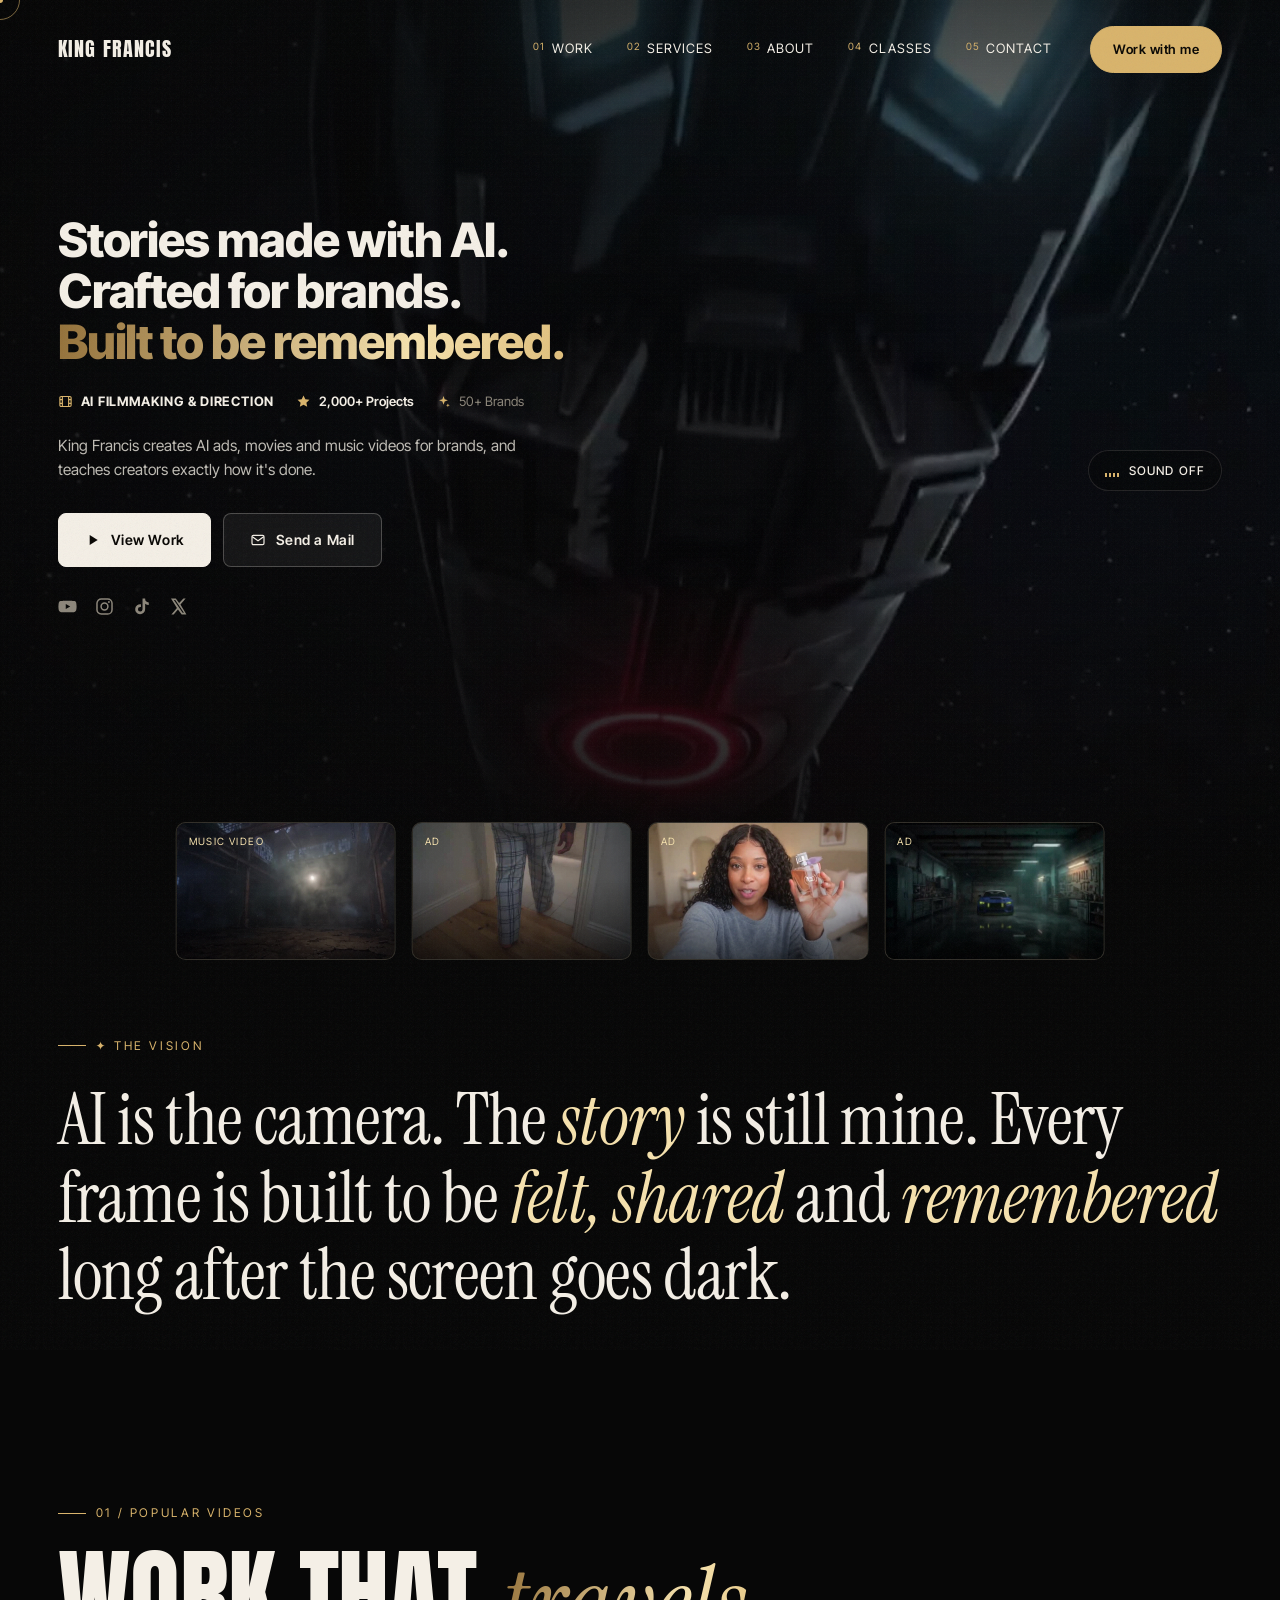
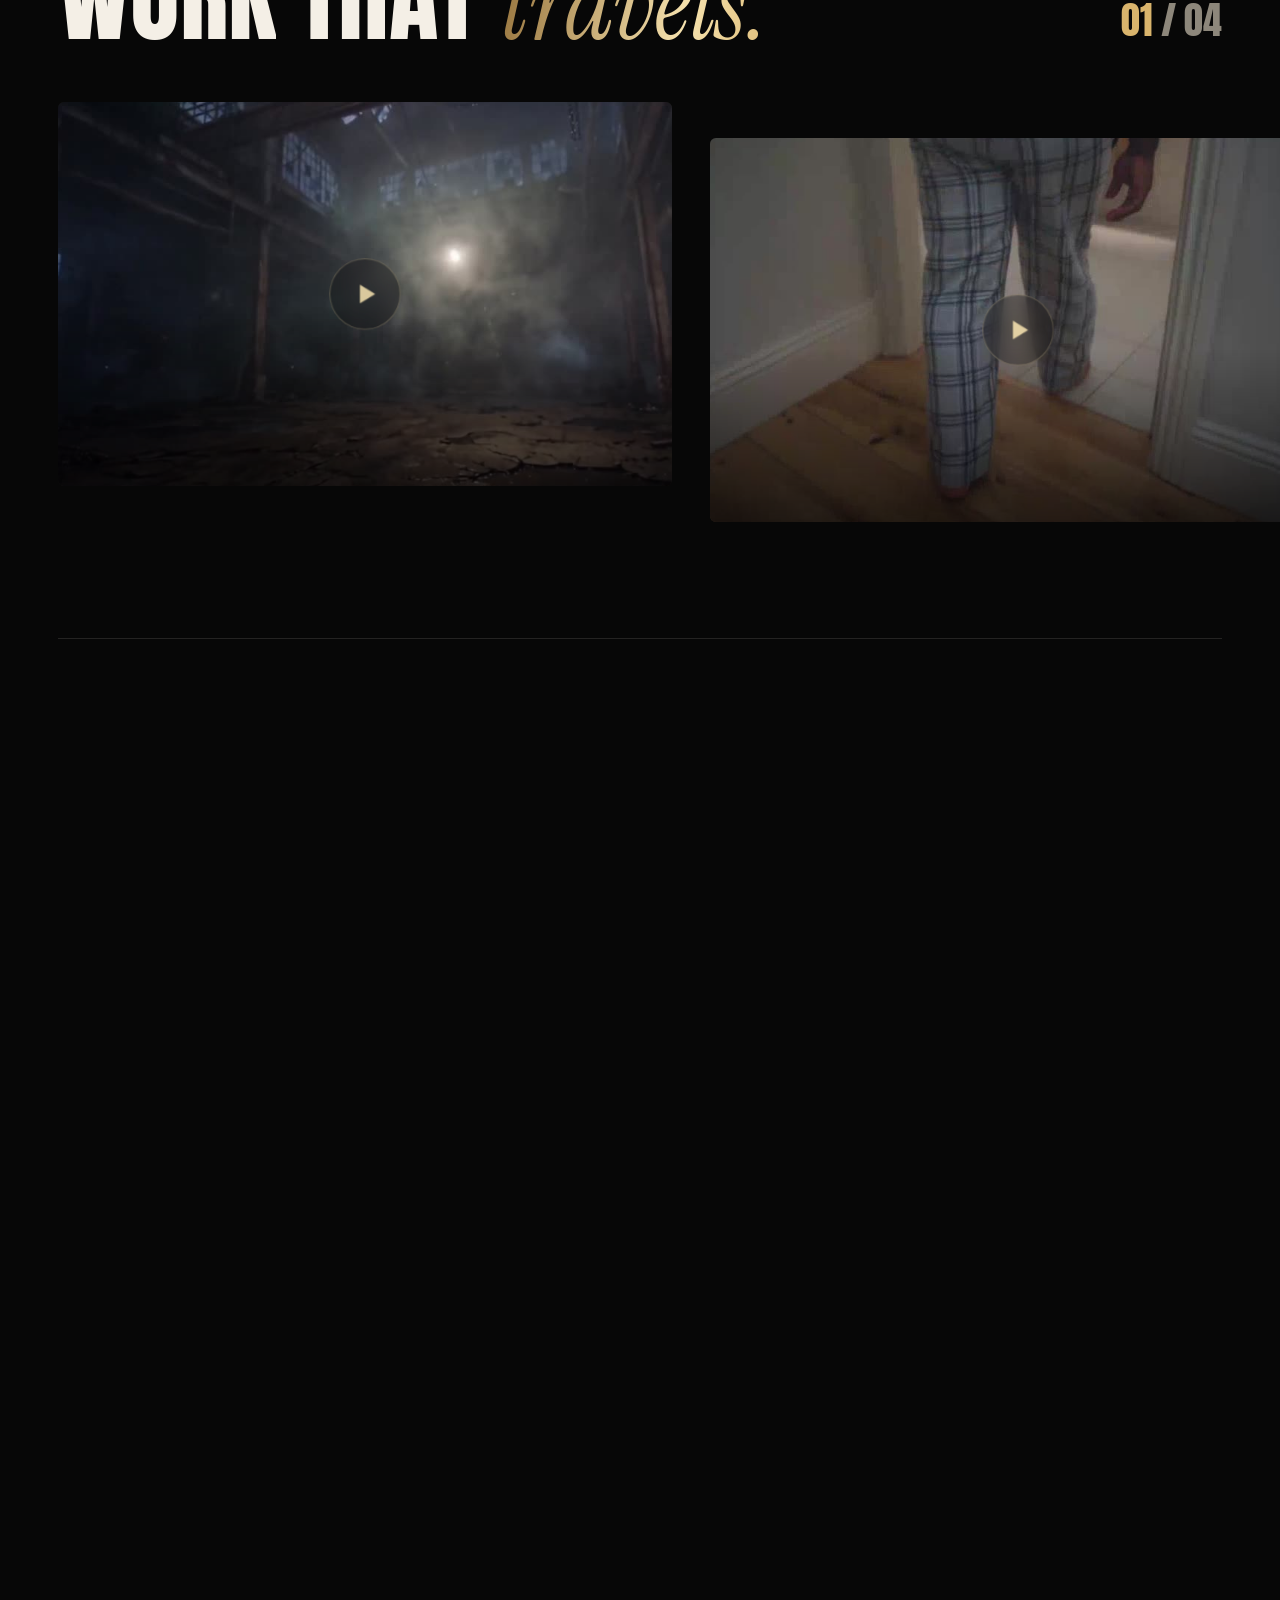
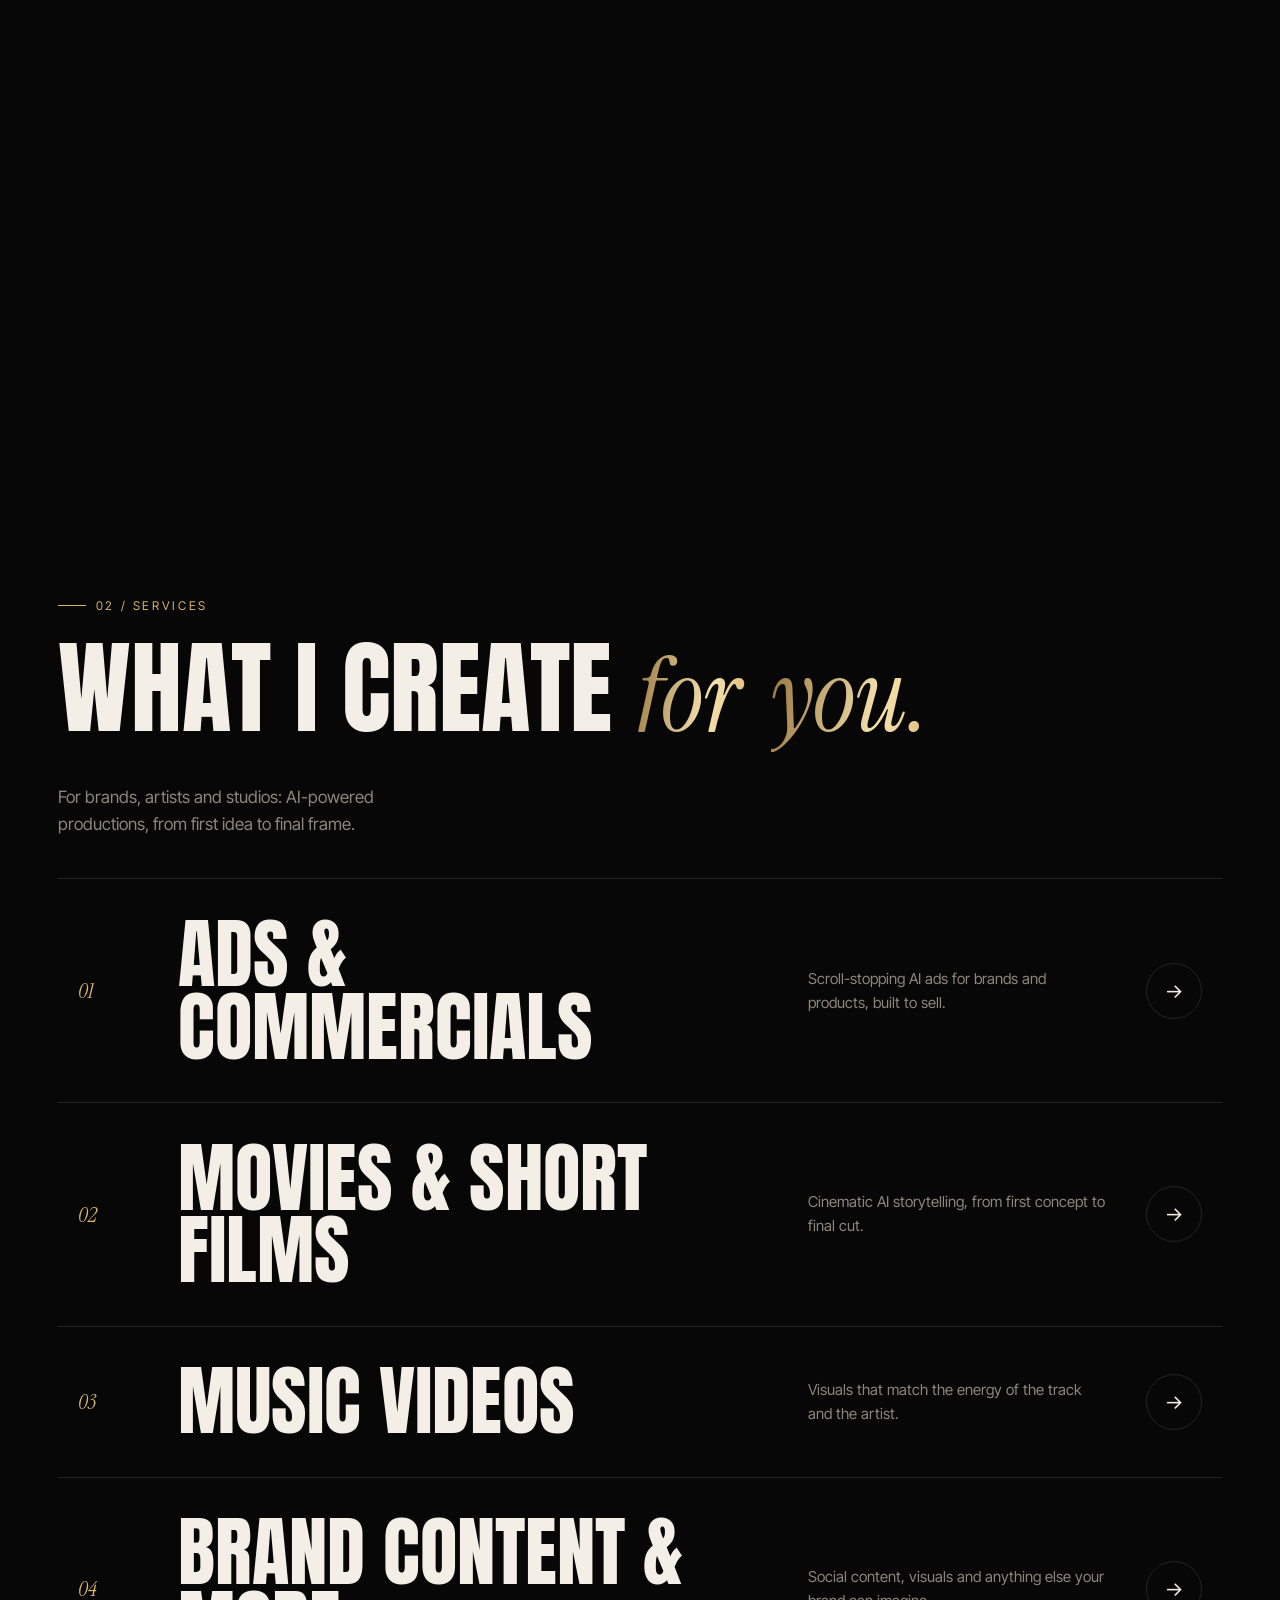
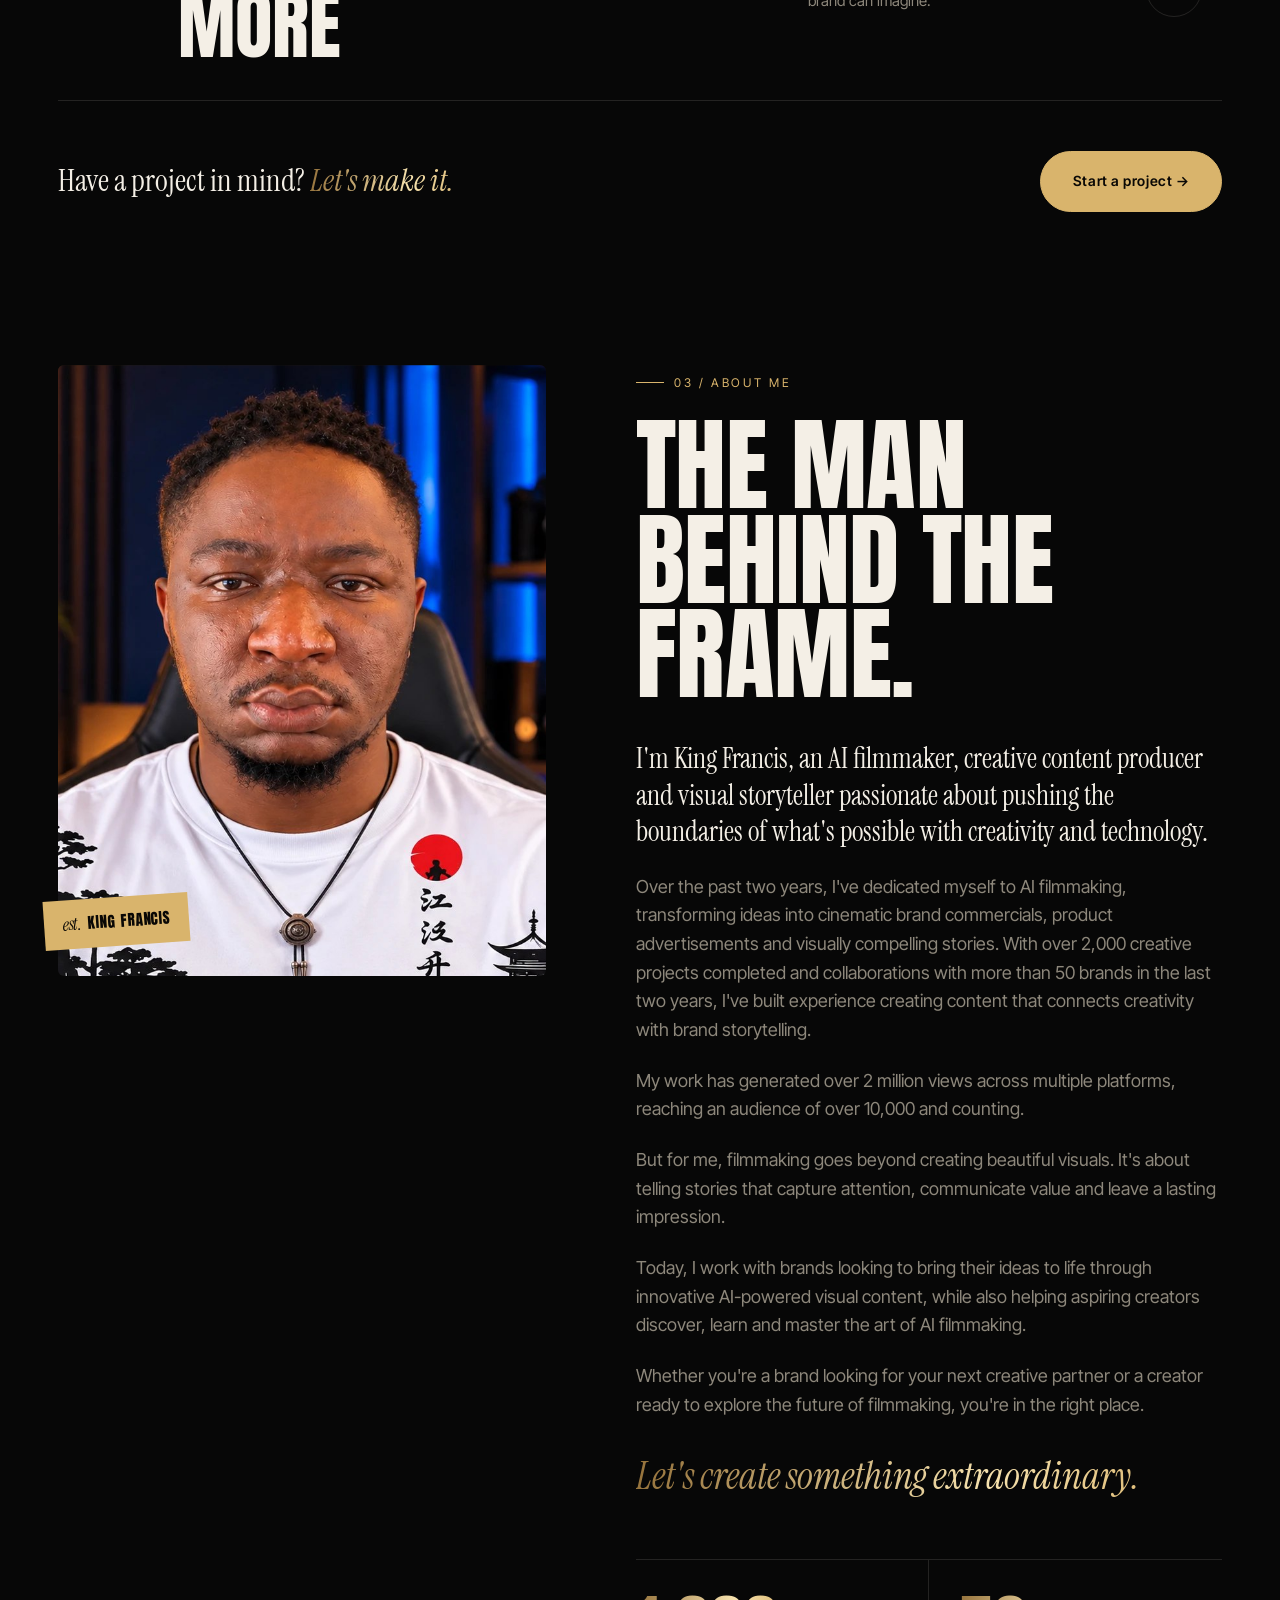
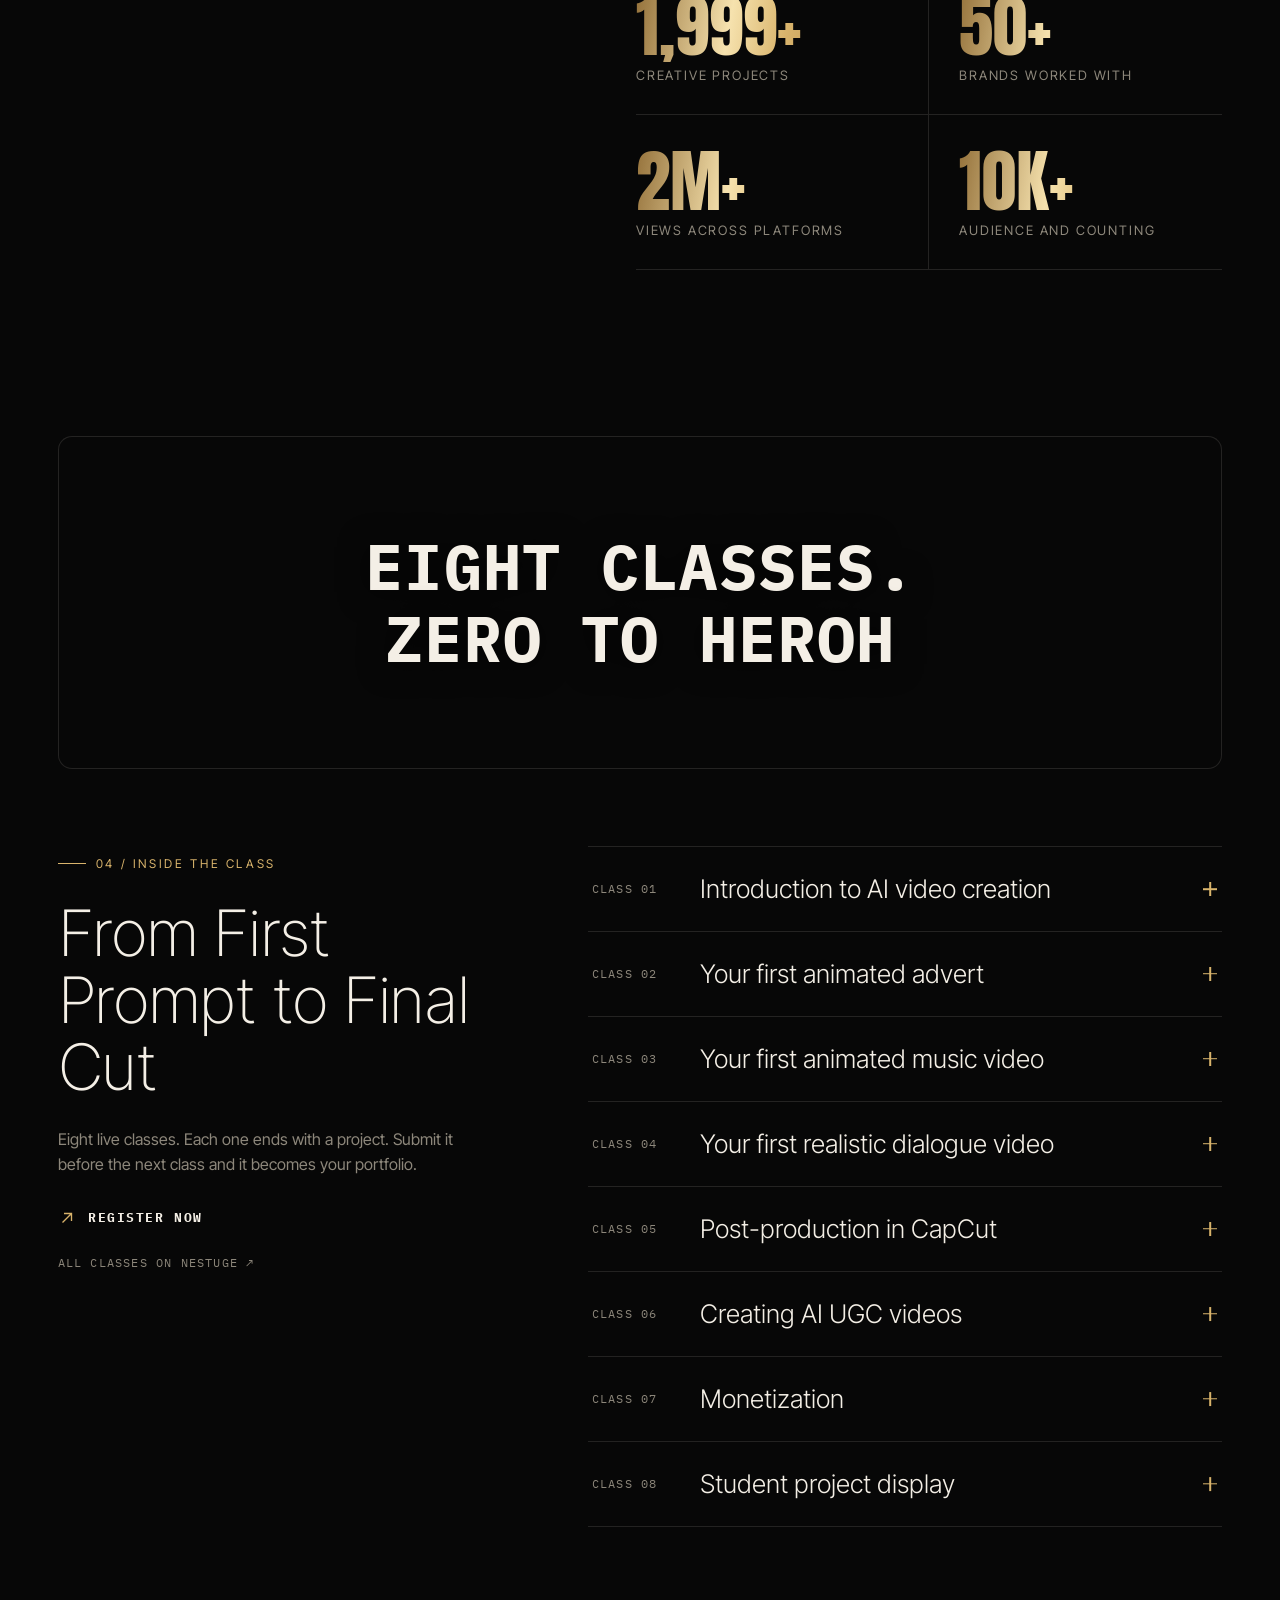
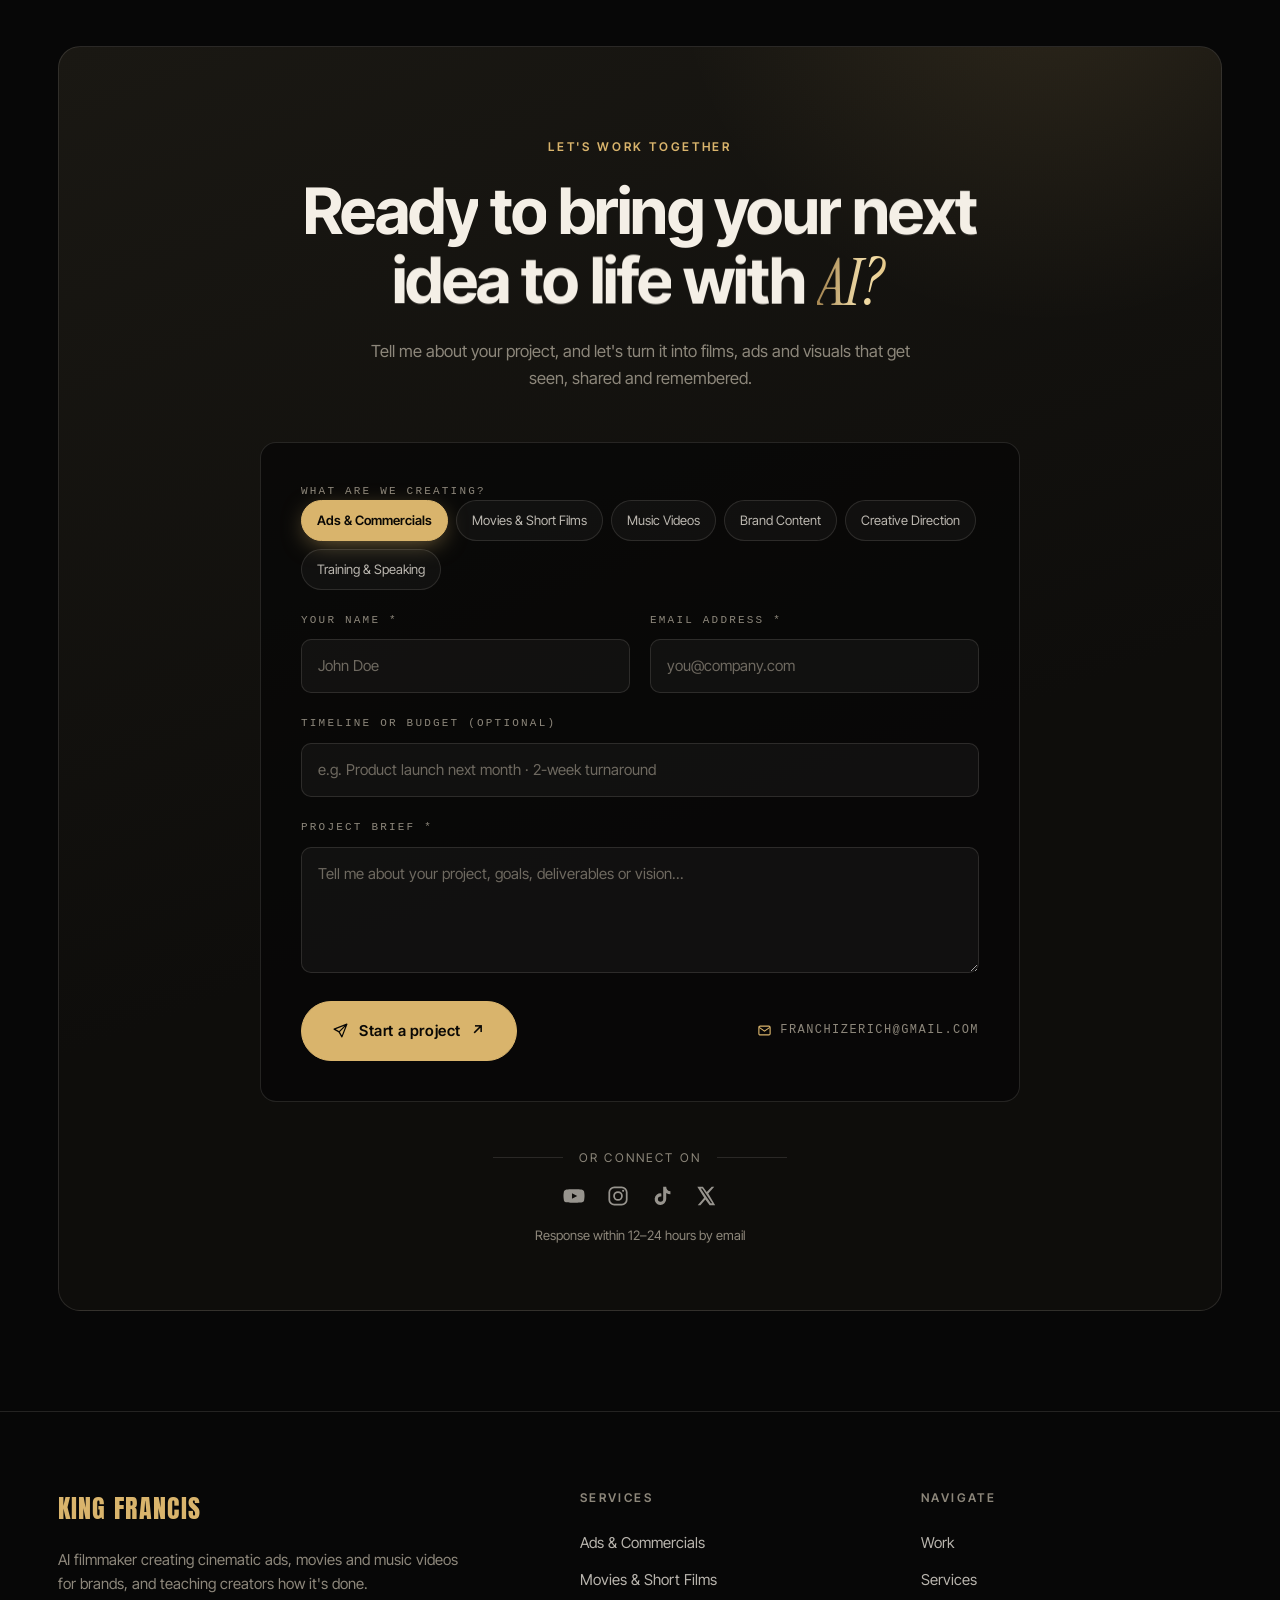
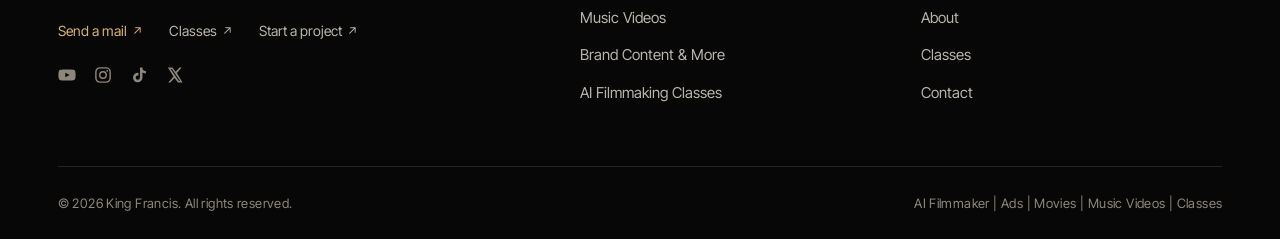
==== commit 8cb430a2: "Footer: rename Classes on Nestuge link to Classes Co-Authored-By: Claude Opus 5.5 <noreply@anthropic" ====
--- a/index.html
+++ b/index.html
@@ -192,7 +192,7 @@
         <p class="ft-about" id="ftAbout"></p>
         <div class="ft-links">
           <a class="ft-mail" id="ftMail">Send a mail <span>↗</span></a>
-          <a id="ftClasses" target="_blank" rel="noopener">Classes on Nestuge <span>↗</span></a>
+          <a id="ftClasses" target="_blank" rel="noopener">Classes <span>↗</span></a>
           <a href="#contact" data-scroll>Start a project <span>↗</span></a>
         </div>
         <div class="ft-social" id="ftSocial"></div>
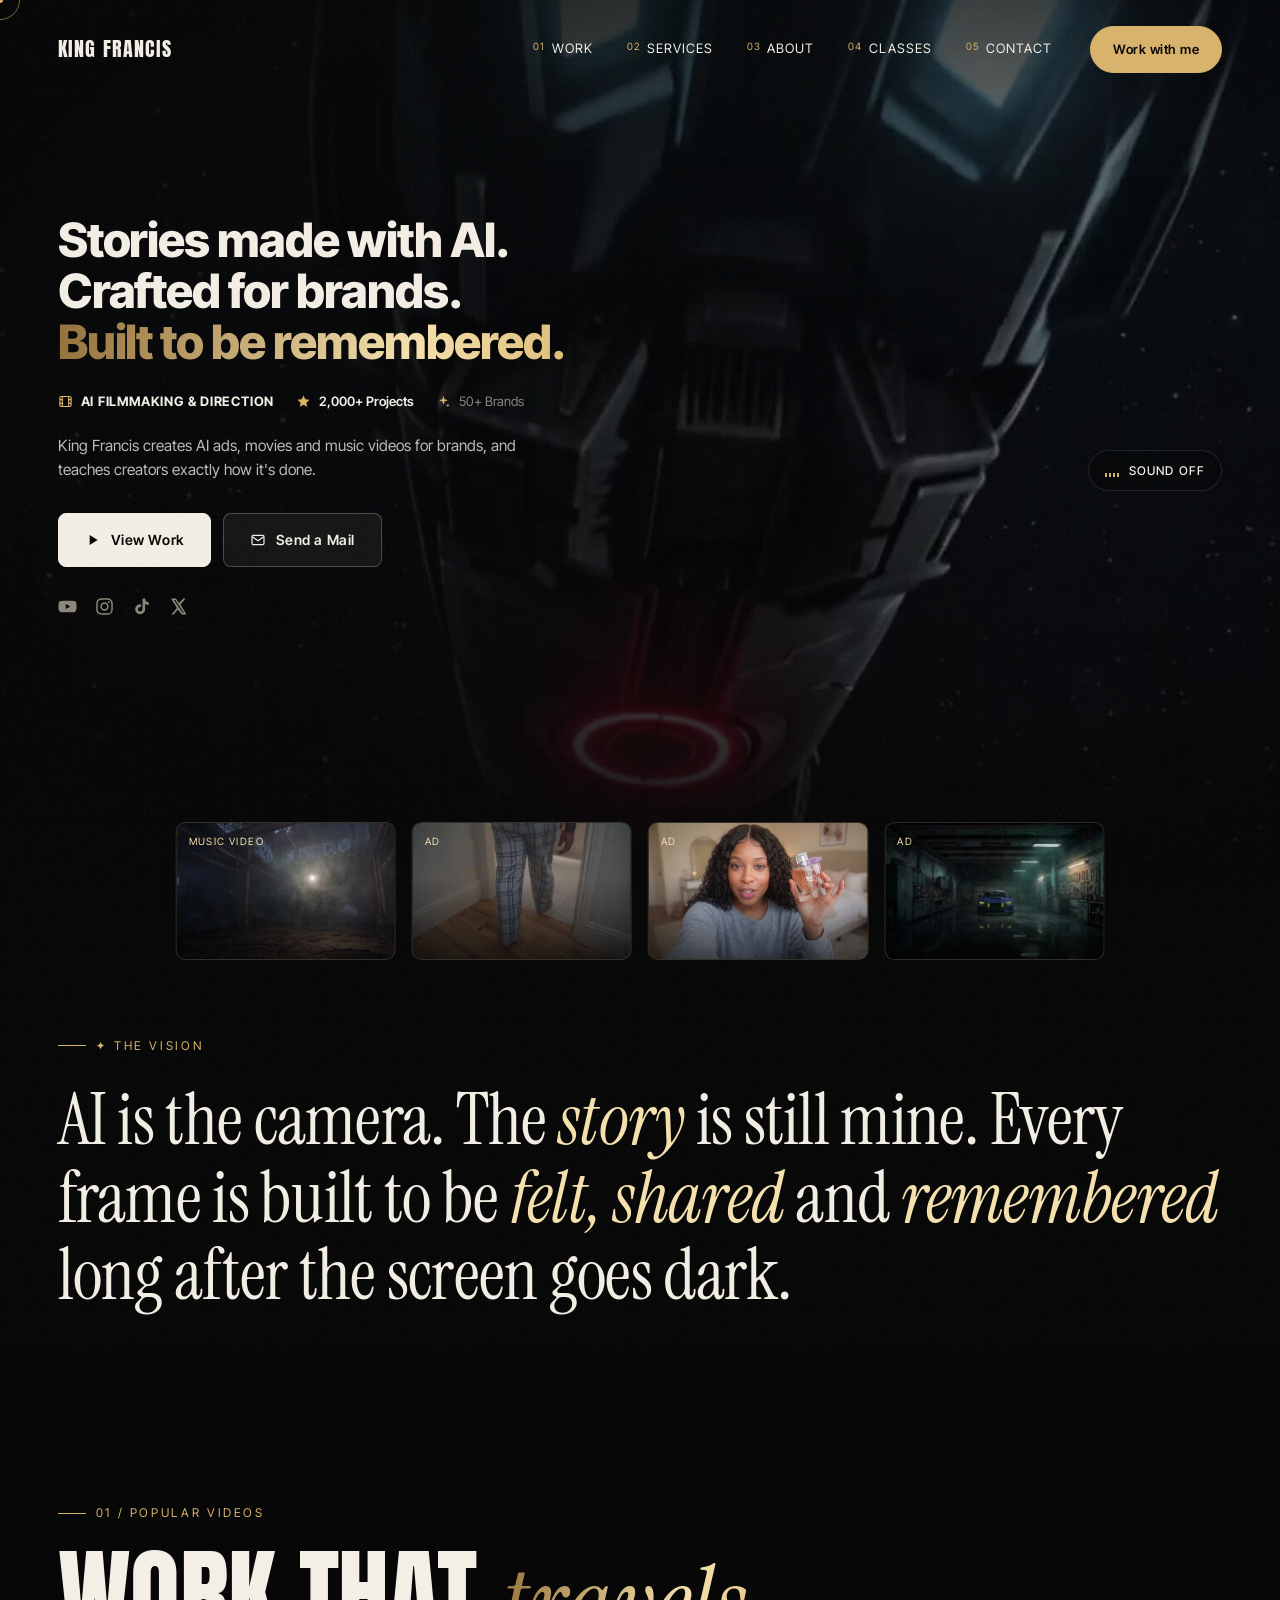
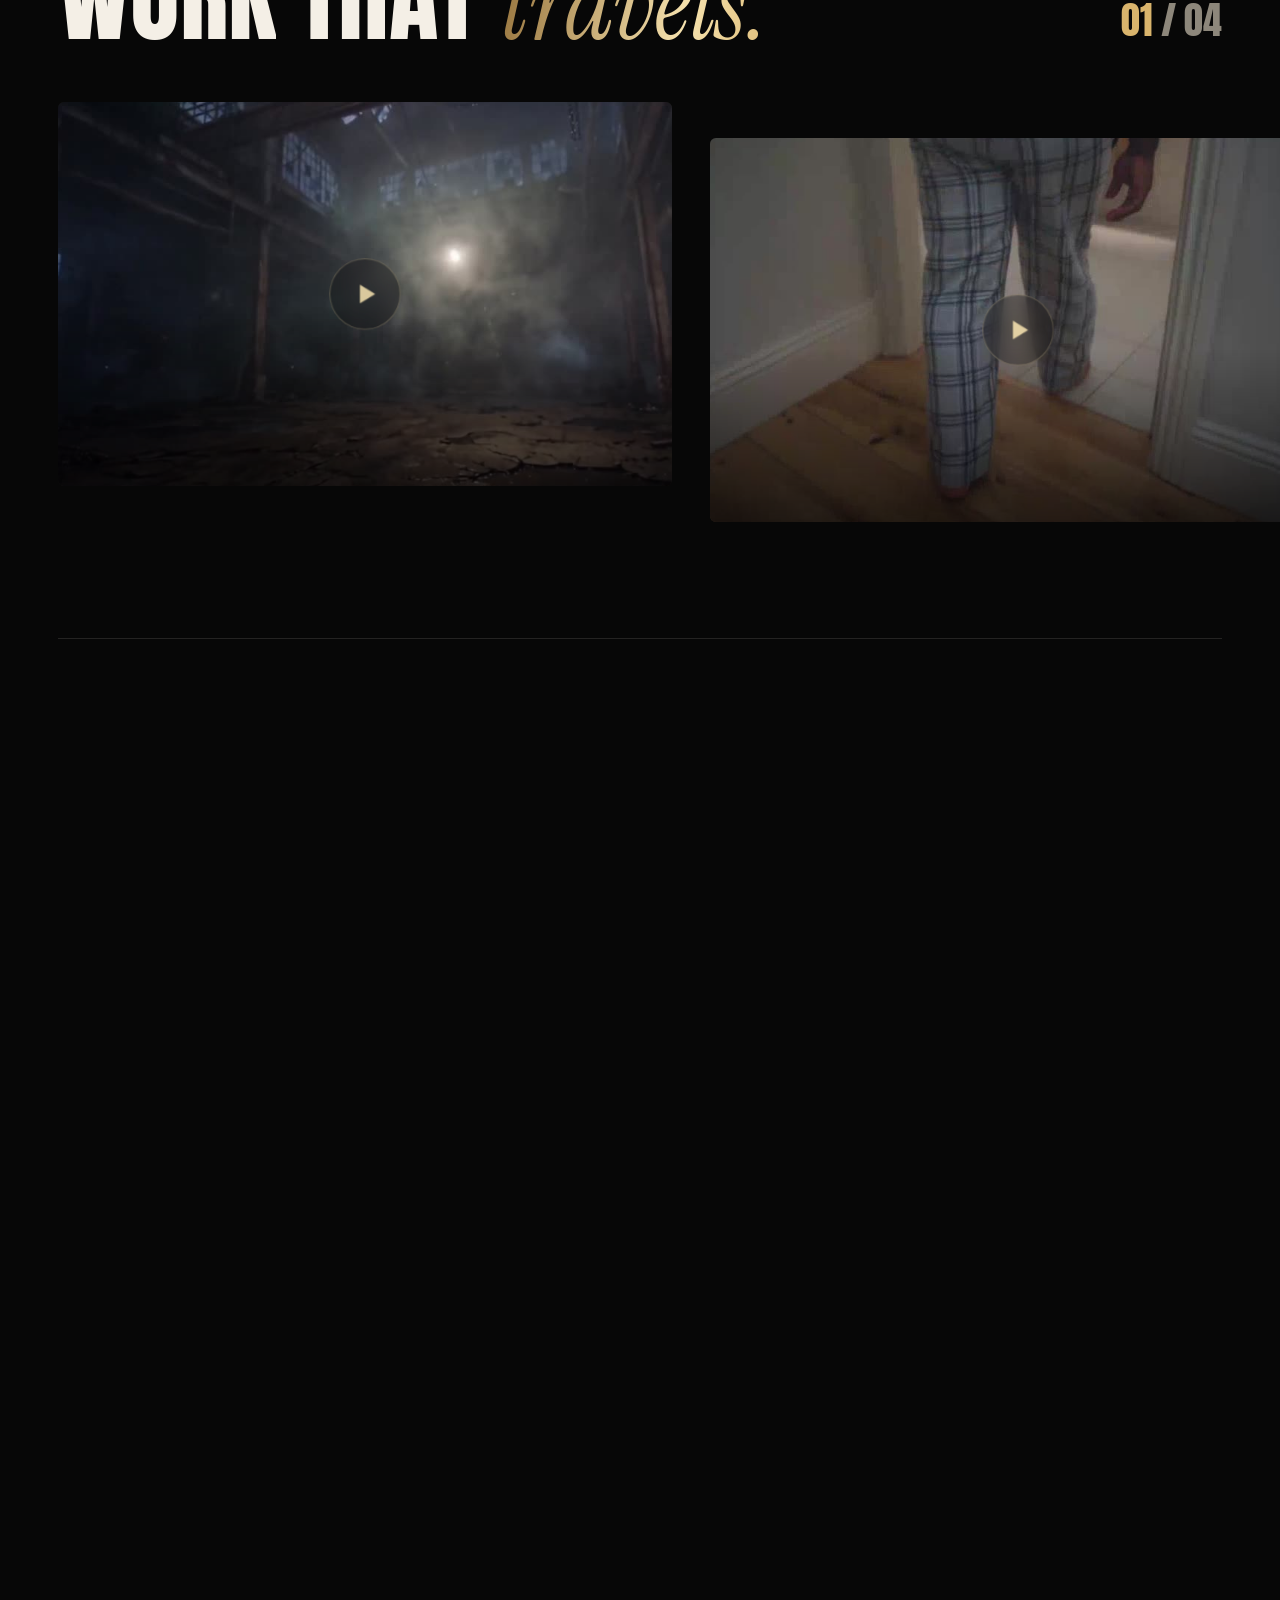
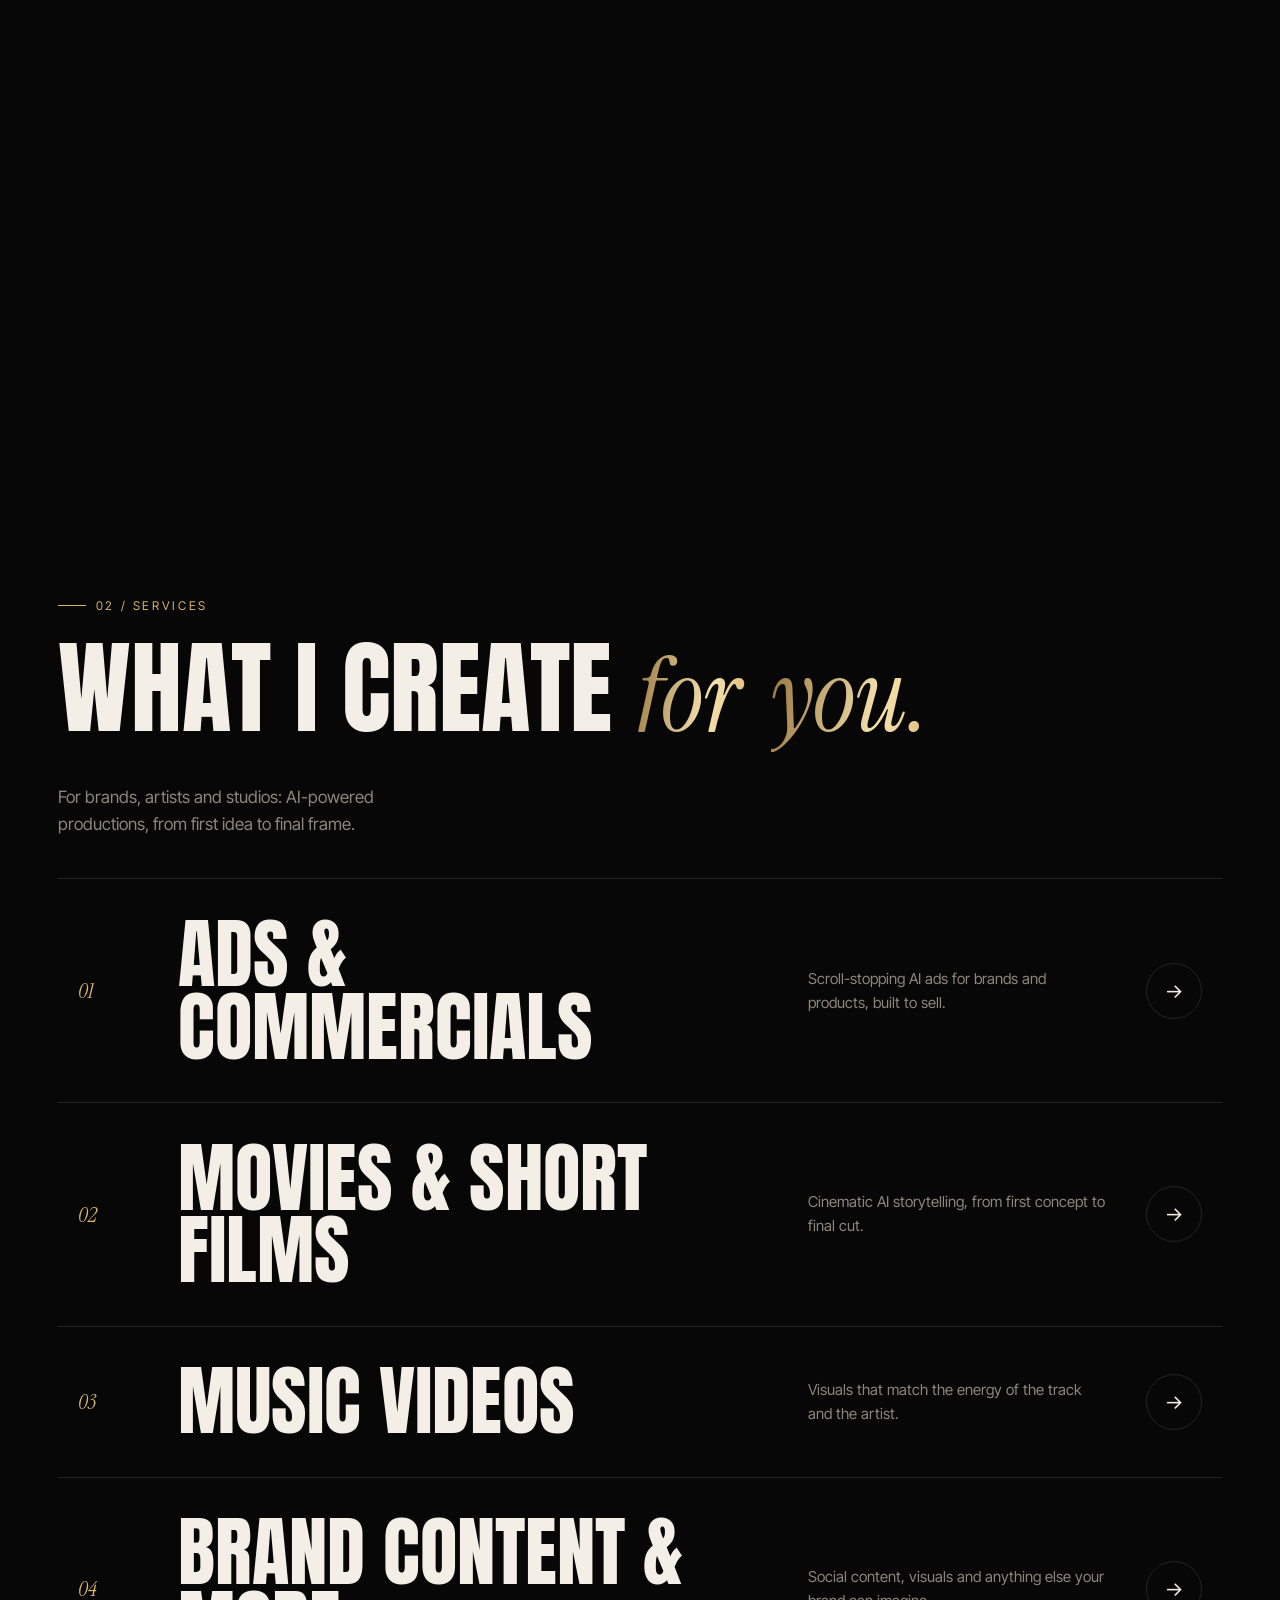
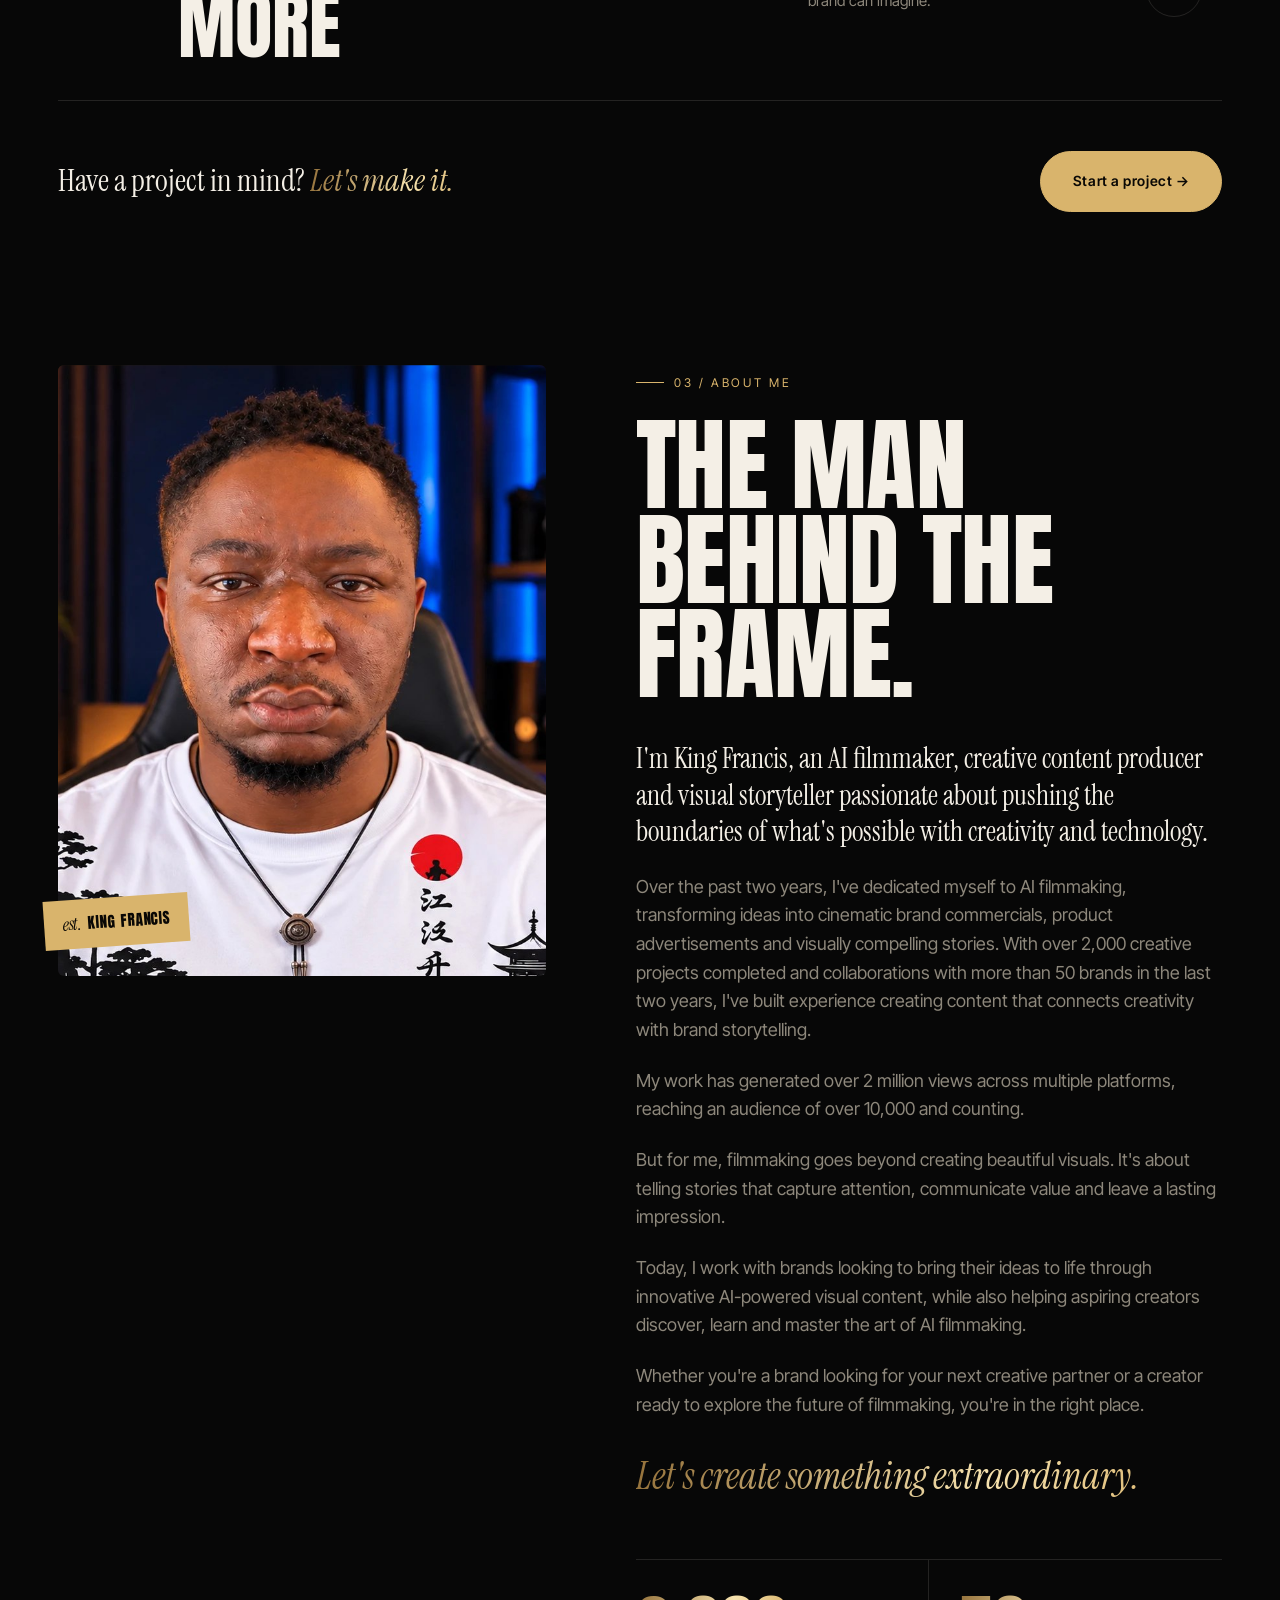
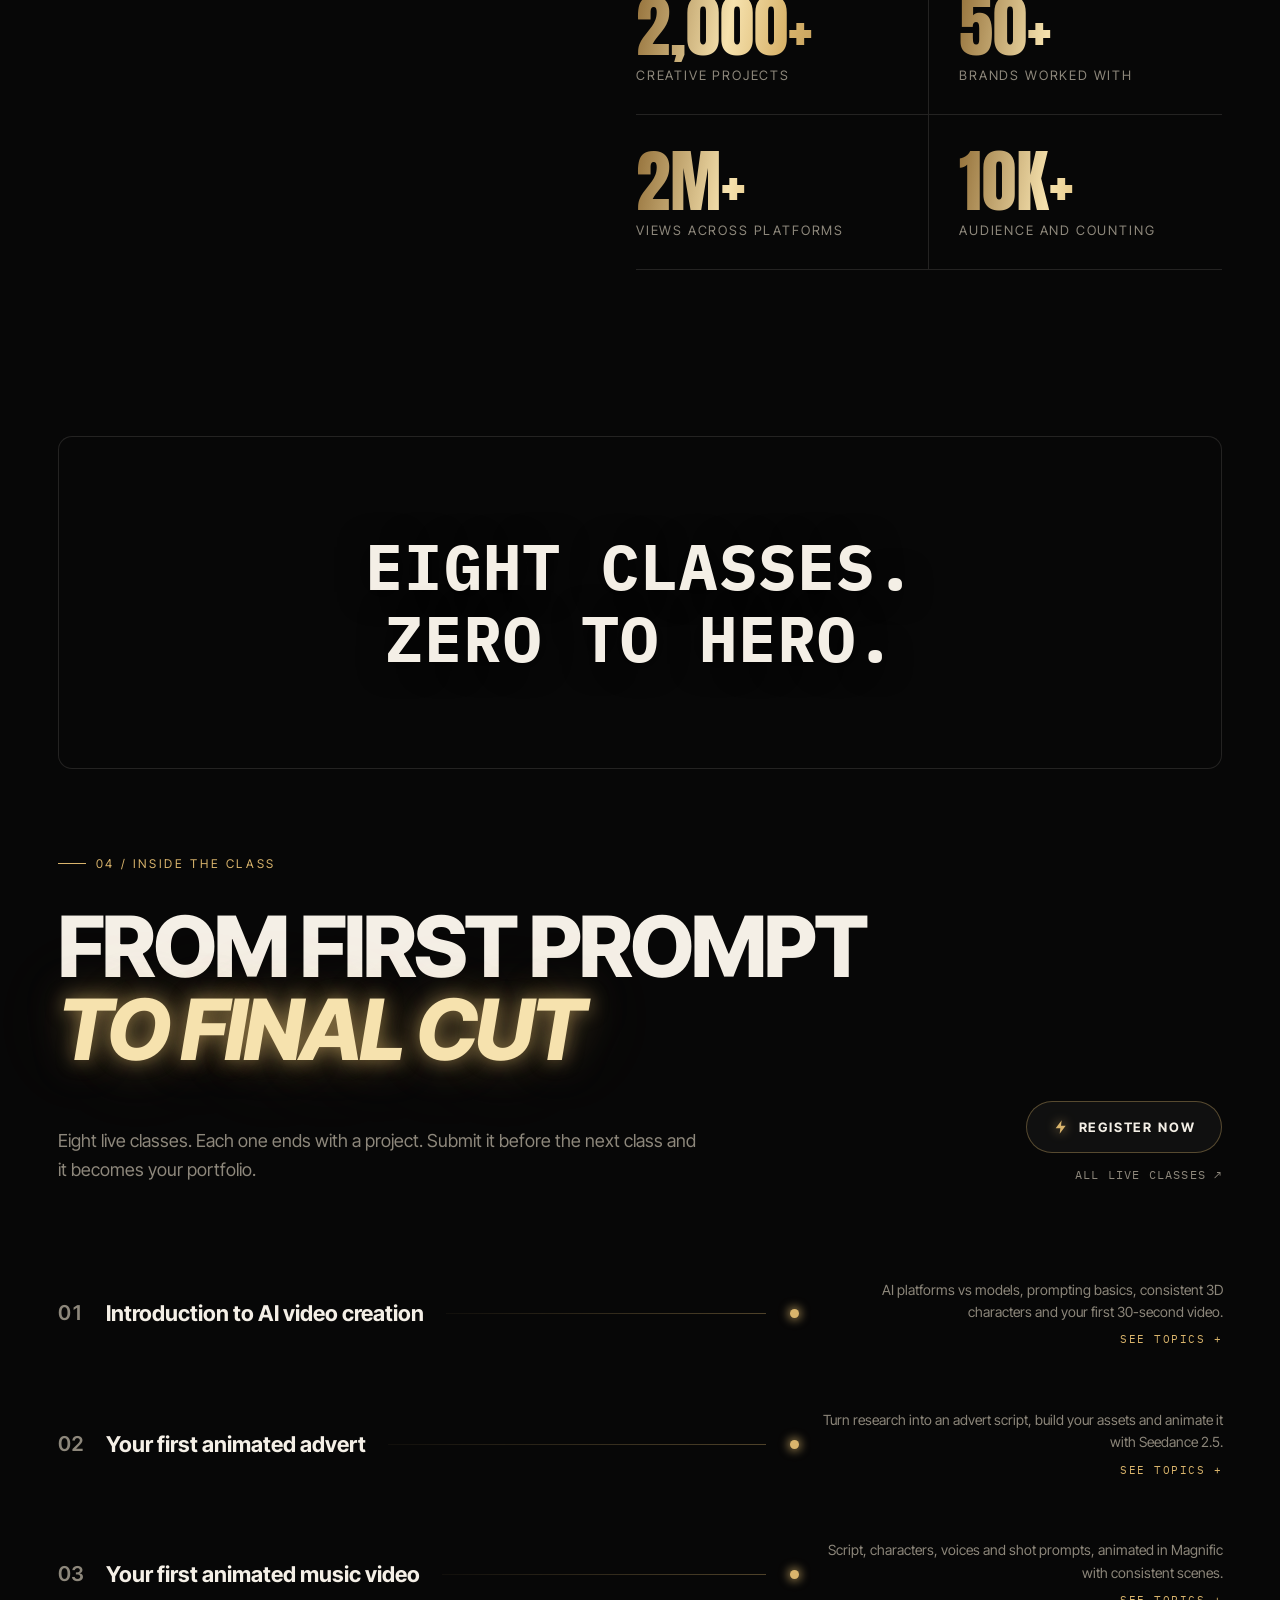
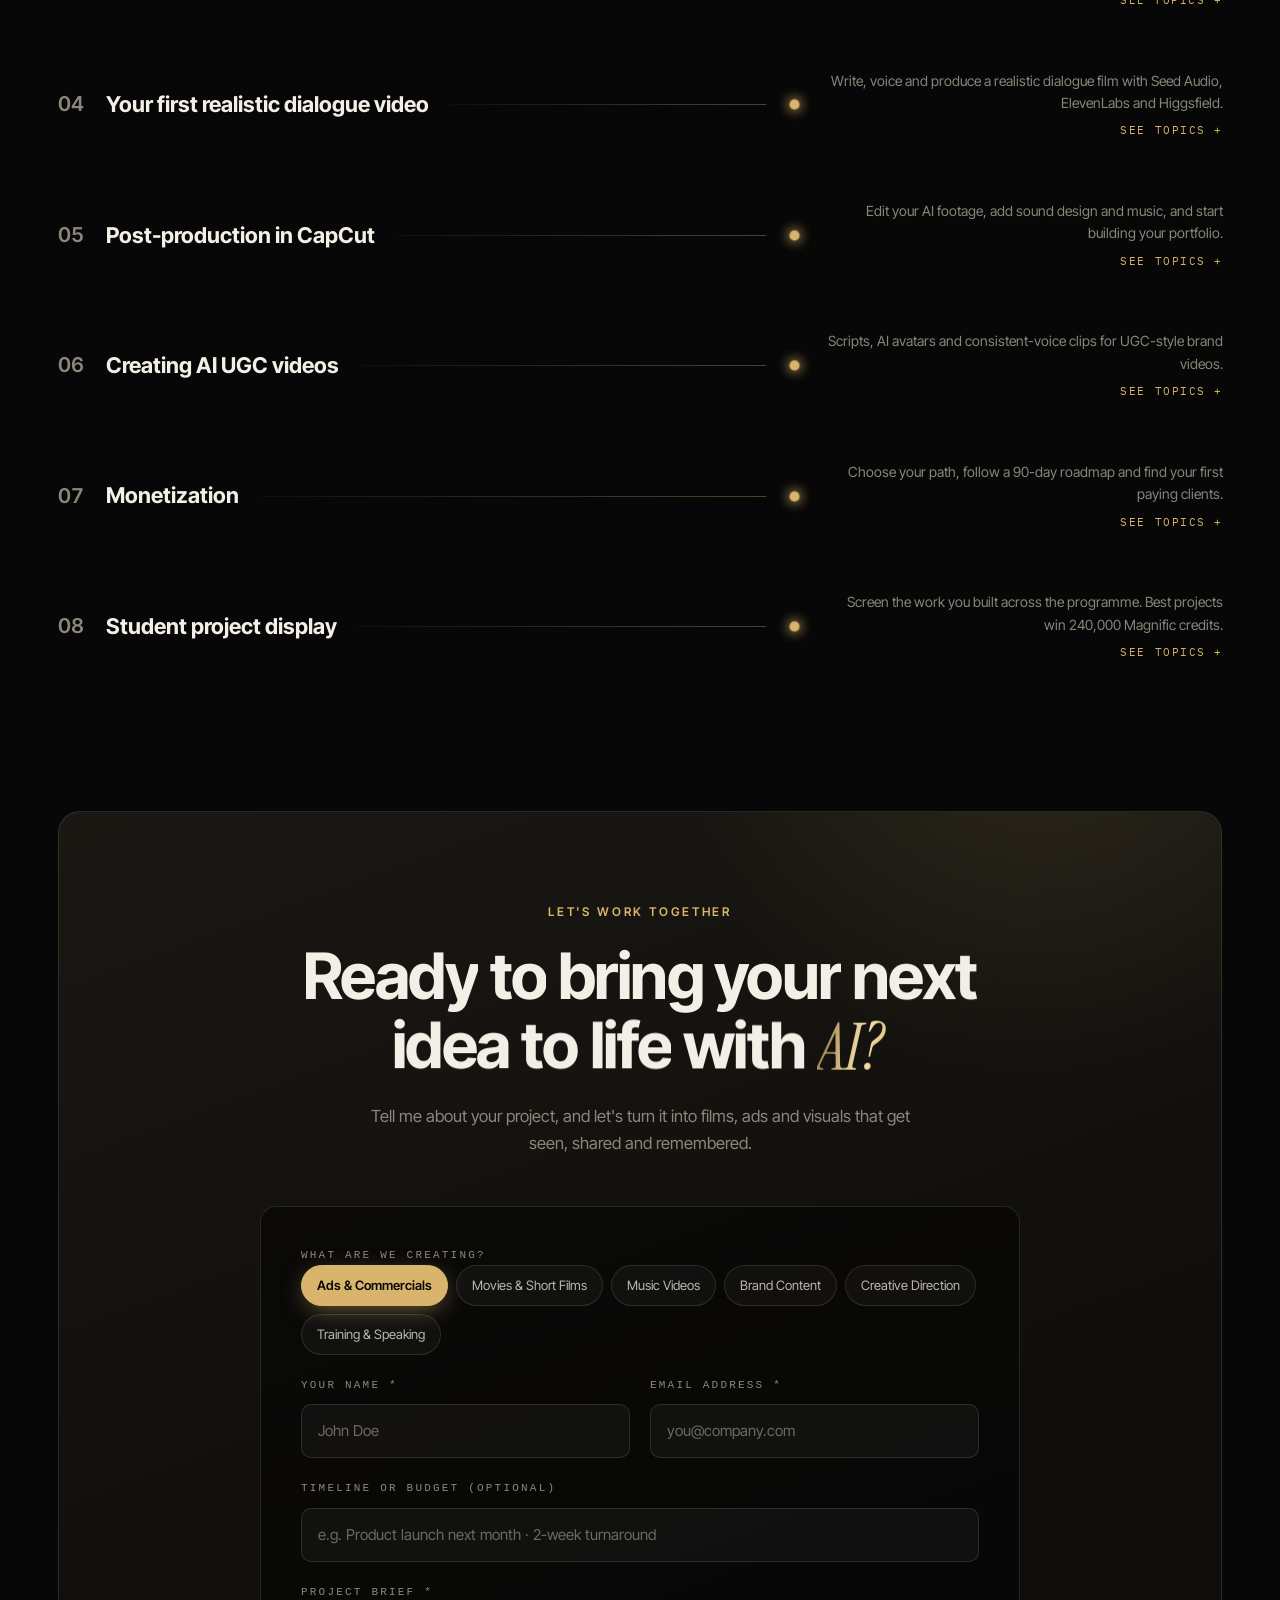
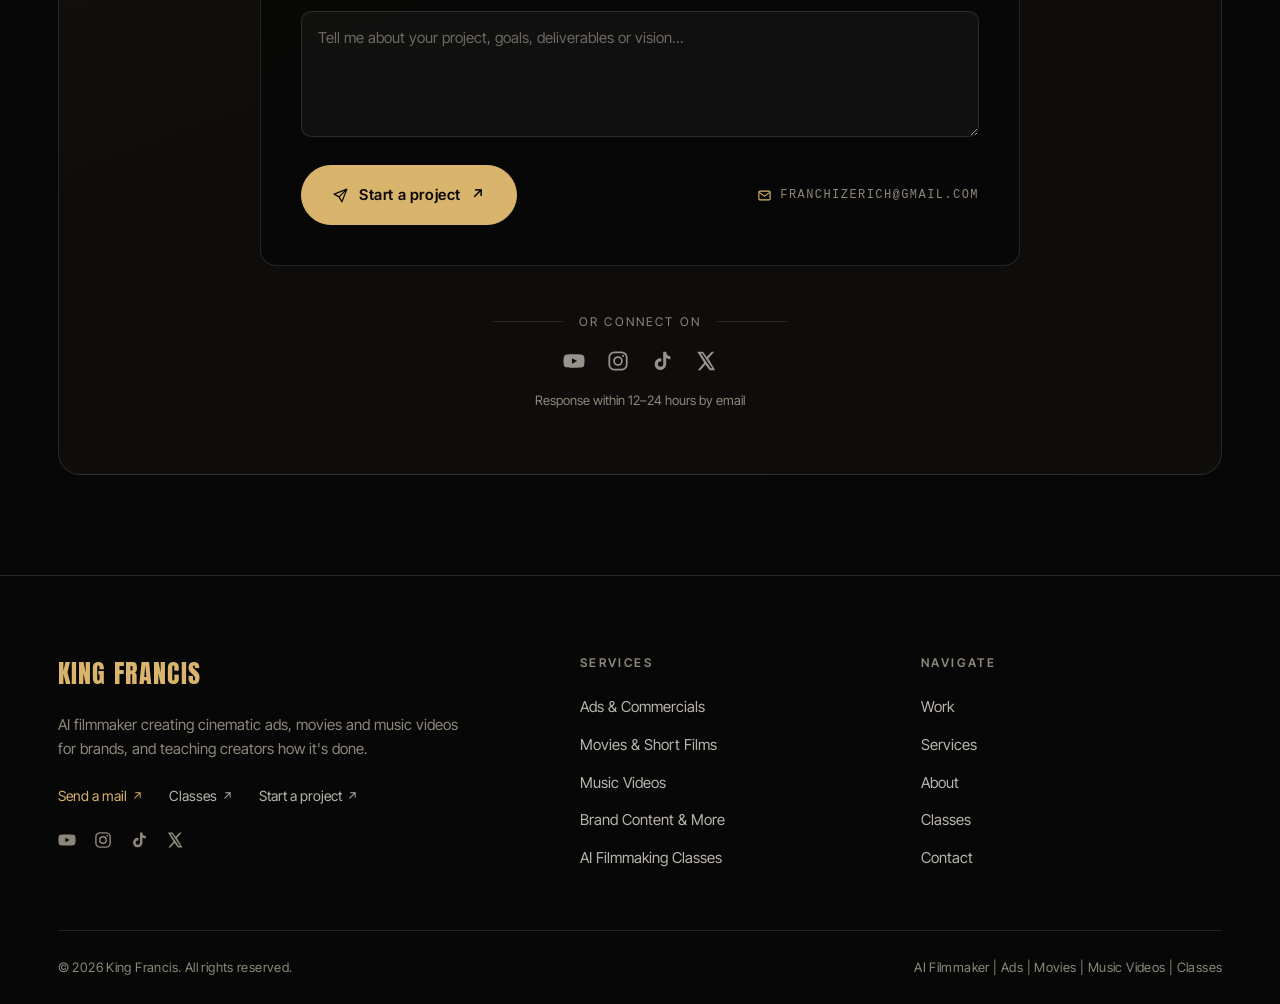
==== commit 2aa3ecd2: "Restyle Inside the class: glowing heading, register pill, line-and-dot rows Co-Authored-By: Claude O" ====
--- a/index.html
+++ b/index.html
@@ -7,7 +7,7 @@
   <meta name="description" content="King Francis, AI filmmaker: ads, movies and music videos for clients, plus classes for students." />
   <link rel="preconnect" href="https://fonts.googleapis.com" />
   <link rel="preconnect" href="https://fonts.gstatic.com" crossorigin />
-  <link href="https://fonts.googleapis.com/css2?family=Anton&family=IBM+Plex+Mono:wght@400;500;700&family=Instrument+Serif:ital@0;1&family=Inter+Tight:wght@200;300;400;500;600;700;800&display=swap" rel="stylesheet" />
+  <link href="https://fonts.googleapis.com/css2?family=Anton&family=IBM+Plex+Mono:wght@400;500;700&family=Instrument+Serif:ital@0;1&family=Inter+Tight:ital,wght@0,200;0,300;0,400;0,500;0,600;0,700;0,800;1,800&display=swap" rel="stylesheet" />
   <link rel="stylesheet" href="css/style.css" />
 </head>
 <body>
@@ -139,12 +139,14 @@
       </div>
 
       <div class="cls-wrap">
-        <div class="cls-intro">
-          <span class="kicker">04 / Inside the class</span>
-          <h3 class="cls-heading" id="clsHeading"></h3>
+        <span class="kicker">04 / Inside the class</span>
+        <h3 class="cls-heading" id="clsHeading"></h3>
+        <div class="cls-sub">
           <p class="cls-text" id="clsIntro"></p>
-          <a class="cls-register" id="clsRegister" target="_blank" rel="noopener"><svg viewBox="0 0 24 24" class="ico"><path d="M6 18L18 6M8 6h10v10" fill="none" stroke="currentColor" stroke-width="1.8"/></svg>Register now</a>
-          <a class="cls-all" id="allCourses" target="_blank" rel="noopener"></a>
+          <div class="cls-cta">
+            <a class="cls-pill magnetic" id="clsRegister" target="_blank" rel="noopener"><svg viewBox="0 0 24 24" class="ico"><path d="M13 2L4 14h7l-1 8 9-12h-7z" fill="currentColor"/></svg>Register now</a>
+            <a class="cls-all" id="allCourses" target="_blank" rel="noopener"></a>
+          </div>
         </div>
         <ol class="cls-list" id="clsList"></ol>
       </div>
--- a/css/style.css
+++ b/css/style.css
@@ -255,31 +255,37 @@
 #halftone { position: absolute; inset: 0; width: 100%; height: 100%; }
 .courses .cls-banner-text { position: relative; z-index: 1; font-family: var(--mono); font-weight: 700; text-transform: uppercase; text-align: center; font-size: clamp(28px, 5vw, 66px); line-height: 1.12; letter-spacing: .02em; color: var(--ink); text-shadow: 0 2px 30px rgba(0,0,0,.8); padding: 0 16px; }
 .cls-banner-text span { display: block; white-space: pre; }
-.cls-wrap { display: grid; grid-template-columns: 5fr 7fr; gap: clamp(30px, 6vw, 110px); padding-top: clamp(50px, 6vw, 90px); align-items: start; }
-.cls-intro { position: sticky; top: 110px; }
-.cls-heading { font-family: var(--sans); font-weight: 200; font-size: clamp(40px, 5vw, 76px); line-height: 1.05; letter-spacing: -.02em; margin-bottom: 26px; }
-.cls-text { color: var(--muted); font-size: 16px; max-width: 420px; margin-bottom: 30px; }
-.cls-register { display: inline-flex; align-items: center; gap: 12px; font-family: var(--mono); font-weight: 700; font-size: 13px; letter-spacing: .12em; text-transform: uppercase; color: var(--ink); transition: color .3s, gap .4s var(--ease); }
-.cls-register .ico { width: 18px; height: 18px; color: var(--gold); transition: transform .4s var(--ease); }
-.cls-register:hover { color: var(--gold-hi); gap: 16px; }
-.cls-register:hover .ico { transform: translate(2px, -2px); }
-.cls-all { display: block; margin-top: 18px; font-family: var(--mono); font-size: 12px; letter-spacing: .1em; text-transform: uppercase; color: var(--muted); transition: color .3s; }
+.cls-wrap { padding-top: clamp(50px, 6vw, 90px); }
+.courses h3.cls-heading { font-family: var(--sans); font-weight: 800; text-transform: uppercase; letter-spacing: -.035em; line-height: .98; font-size: clamp(42px, 6.6vw, 104px); margin: 6px 0 30px; }
+.cls-heading span { display: block; }
+.cls-heading .glow { font-style: italic; color: var(--gold-hi); text-shadow: 0 0 18px rgba(217,180,108,.55), 0 0 42px rgba(217,180,108,.35), 0 0 90px rgba(217,180,108,.2); padding-right: .08em; }
+.cls-sub { display: flex; justify-content: space-between; align-items: flex-end; gap: 30px; flex-wrap: wrap; margin-bottom: clamp(40px, 5vw, 70px); }
+.cls-text { color: var(--muted); font-size: clamp(16px, 1.4vw, 20px); max-width: 640px; }
+.cls-cta { display: flex; flex-direction: column; align-items: flex-end; gap: 12px; }
+.cls-pill { display: inline-flex; align-items: center; gap: 10px; padding: 15px 26px; border-radius: 999px; border: 1px solid rgba(217,180,108,.35); background: rgba(255,255,255,.04); font-weight: 700; font-size: 13px; letter-spacing: .14em; text-transform: uppercase; color: var(--ink); box-shadow: 0 0 0 0 rgba(217,180,108,.0); transition: border-color .4s, box-shadow .4s, background .4s; }
+.cls-pill .ico { width: 16px; height: 16px; color: var(--gold); filter: drop-shadow(0 0 6px rgba(217,180,108,.8)); }
+.cls-pill:hover { border-color: var(--gold); background: rgba(217,180,108,.1); box-shadow: 0 0 30px -4px rgba(217,180,108,.5); }
+.cls-all { font-family: var(--mono); font-size: 12px; letter-spacing: .1em; text-transform: uppercase; color: var(--muted); transition: color .3s; }
 .cls-all:hover { color: var(--gold); }
-.cls-list { list-style: none; border-top: 1px solid var(--line); }
-.cls { border-bottom: 1px solid var(--line); }
-.cls-row { width: 100%; display: grid; grid-template-columns: 96px 1fr 28px; align-items: center; gap: 12px; padding: 26px 4px; background: none; border: 0; text-align: left; cursor: pointer; color: var(--ink); }
-.cls-row.static { cursor: default; }
-.cls-num { font-family: var(--mono); font-size: 12px; letter-spacing: .1em; text-transform: uppercase; color: var(--muted); }
-.cls-title { font-family: var(--sans); font-weight: 300; font-size: clamp(20px, 2vw, 28px); line-height: 1.25; transition: color .4s, transform .5s var(--ease); }
-.cls-row:not(.static):hover .cls-title, .cls.open .cls-title { color: var(--gold-hi); transform: translateX(8px); }
-.cls-ico { position: relative; width: 16px; height: 16px; justify-self: end; transition: transform .5s var(--ease); }
-.cls-ico::before, .cls-ico::after { content: ""; position: absolute; left: 50%; top: 50%; background: var(--gold); translate: -50% -50%; }
-.cls-ico::before { width: 14px; height: 1.6px; } .cls-ico::after { width: 1.6px; height: 14px; }
-.cls.open .cls-ico { transform: rotate(135deg); }
+.cls-list { list-style: none; }
+.cls { position: relative; }
+.cls-row { width: 100%; display: grid; grid-template-columns: auto auto minmax(40px, 1fr) 12px minmax(0, 400px); align-items: center; column-gap: 22px; padding: 30px 0; background: none; border: 0; text-align: left; cursor: pointer; color: var(--ink); }
+.cls-num { font-family: var(--sans); font-weight: 600; font-size: clamp(18px, 1.6vw, 22px); color: var(--muted); font-variant-numeric: tabular-nums; }
+.cls-title { font-family: var(--sans); font-weight: 700; font-size: clamp(18px, 1.7vw, 24px); line-height: 1.25; transition: color .4s; }
+.cls-line { position: relative; height: 1px; background: linear-gradient(90deg, rgba(217,180,108,.05), rgba(217,180,108,.35)); transform-origin: left; }
+.cls-line i { position: absolute; inset: 0; background: linear-gradient(90deg, transparent, var(--gold-hi), transparent); transform: scaleX(0); transform-origin: left; transition: transform .8s var(--ease); }
+.cls-dot { width: 9px; height: 9px; border-radius: 50%; background: var(--gold); box-shadow: 0 0 10px 2px rgba(217,180,108,.7); justify-self: center; transition: scale .4s var(--ease), box-shadow .4s; }
+.cls-sum { justify-self: end; text-align: right; font-size: 14px; line-height: 1.6; color: var(--muted); }
+.cls-more { display: block; margin-top: 8px; font-family: var(--mono); font-size: 11px; letter-spacing: .14em; text-transform: uppercase; color: var(--gold); }
+.cls-more::after { content: "See topics +"; }
+.cls.open .cls-more::after { content: "Close \00d7"; }
+.cls-row:hover .cls-title, .cls.open .cls-title { color: var(--gold-hi); }
+.cls-row:hover .cls-line i, .cls.open .cls-line i { transform: scaleX(1); }
+.cls-row:hover .cls-dot, .cls.open .cls-dot { scale: 1.5; box-shadow: 0 0 16px 4px rgba(217,180,108,.8); }
 .cls-body { display: grid; grid-template-rows: 0fr; transition: grid-template-rows .6s var(--ease); }
 .cls.open .cls-body { grid-template-rows: 1fr; }
 .cls-body > div { overflow: hidden; }
-.cls-inner { padding: 0 4px 34px 108px; opacity: 0; transform: translateY(-8px); transition: opacity .4s, transform .6s var(--ease); }
+.cls-inner { padding: 4px 0 36px clamp(40px, 4vw, 52px); opacity: 0; transform: translateY(-8px); transition: opacity .4s, transform .6s var(--ease); }
 .cls.open .cls-inner { opacity: 1; transform: none; transition-delay: .12s; }
 .cls-groups { columns: 3; column-gap: 34px; }
 .cls-group { break-inside: avoid; margin-bottom: 26px; }
@@ -412,8 +418,10 @@
 @media (max-width: 1100px) {
   .about { grid-template-columns: 1fr; }
   .about-photo { position: relative; top: 0; max-width: 520px; }
-  .cls-wrap { grid-template-columns: 1fr; }
-  .cls-intro { position: relative; top: 0; }
+  .cls-row { grid-template-columns: auto 1fr; row-gap: 10px; }
+  .cls-line, .cls-dot { display: none; }
+  .cls-sum { grid-column: 2; justify-self: start; text-align: left; }
+  .cls-cta { align-items: flex-start; }
   .cls-groups { columns: 2; }
 }
 @media (max-width: 900px) {
@@ -446,7 +454,7 @@
   .ft-grid { grid-template-columns: 1fr 1fr; }
   .ft-brand { grid-column: 1 / -1; }
   .row2 { grid-template-columns: 1fr; }
-  .cls-row { grid-template-columns: 70px 1fr 20px; padding: 22px 0; }
+  .cls-row { padding: 22px 0; column-gap: 14px; }
   .cls-inner { padding: 0 0 28px 0; }
   .cls-groups { columns: 1; }
   .brief-btn { width: 100%; }
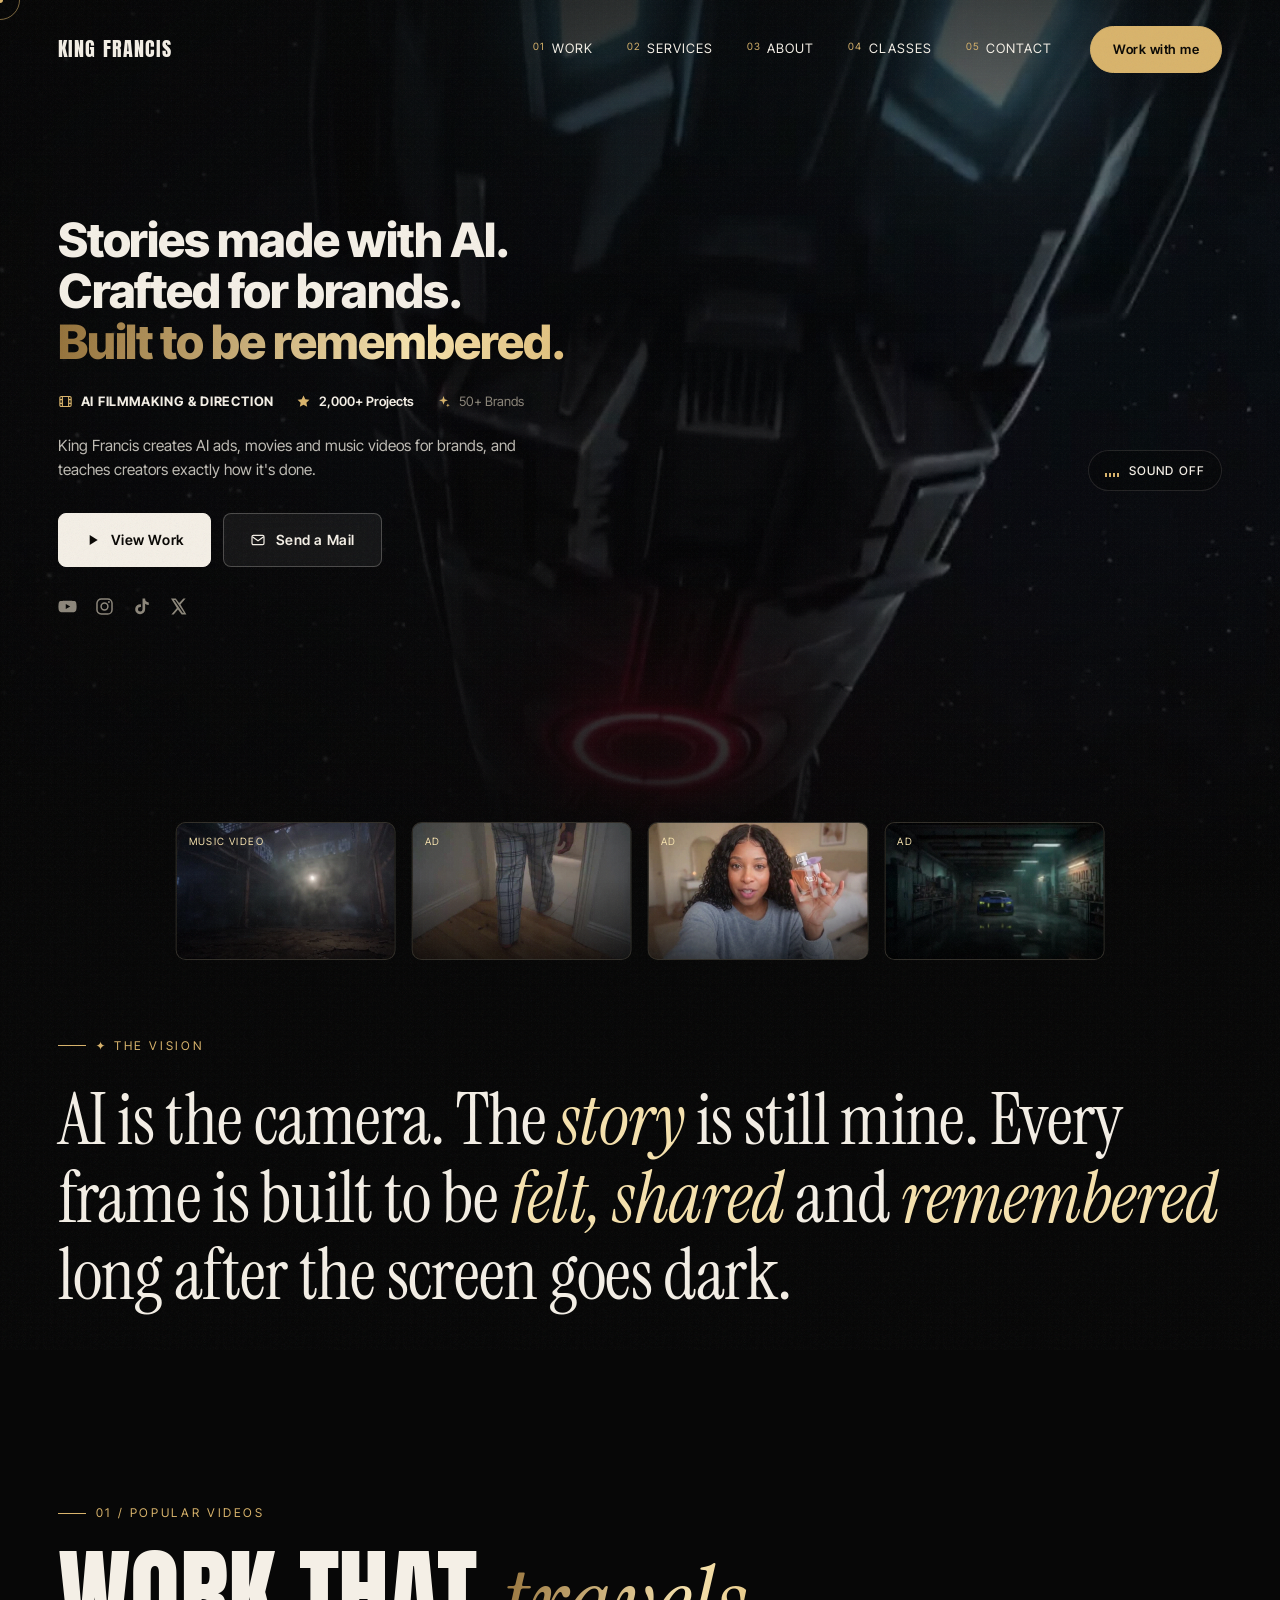
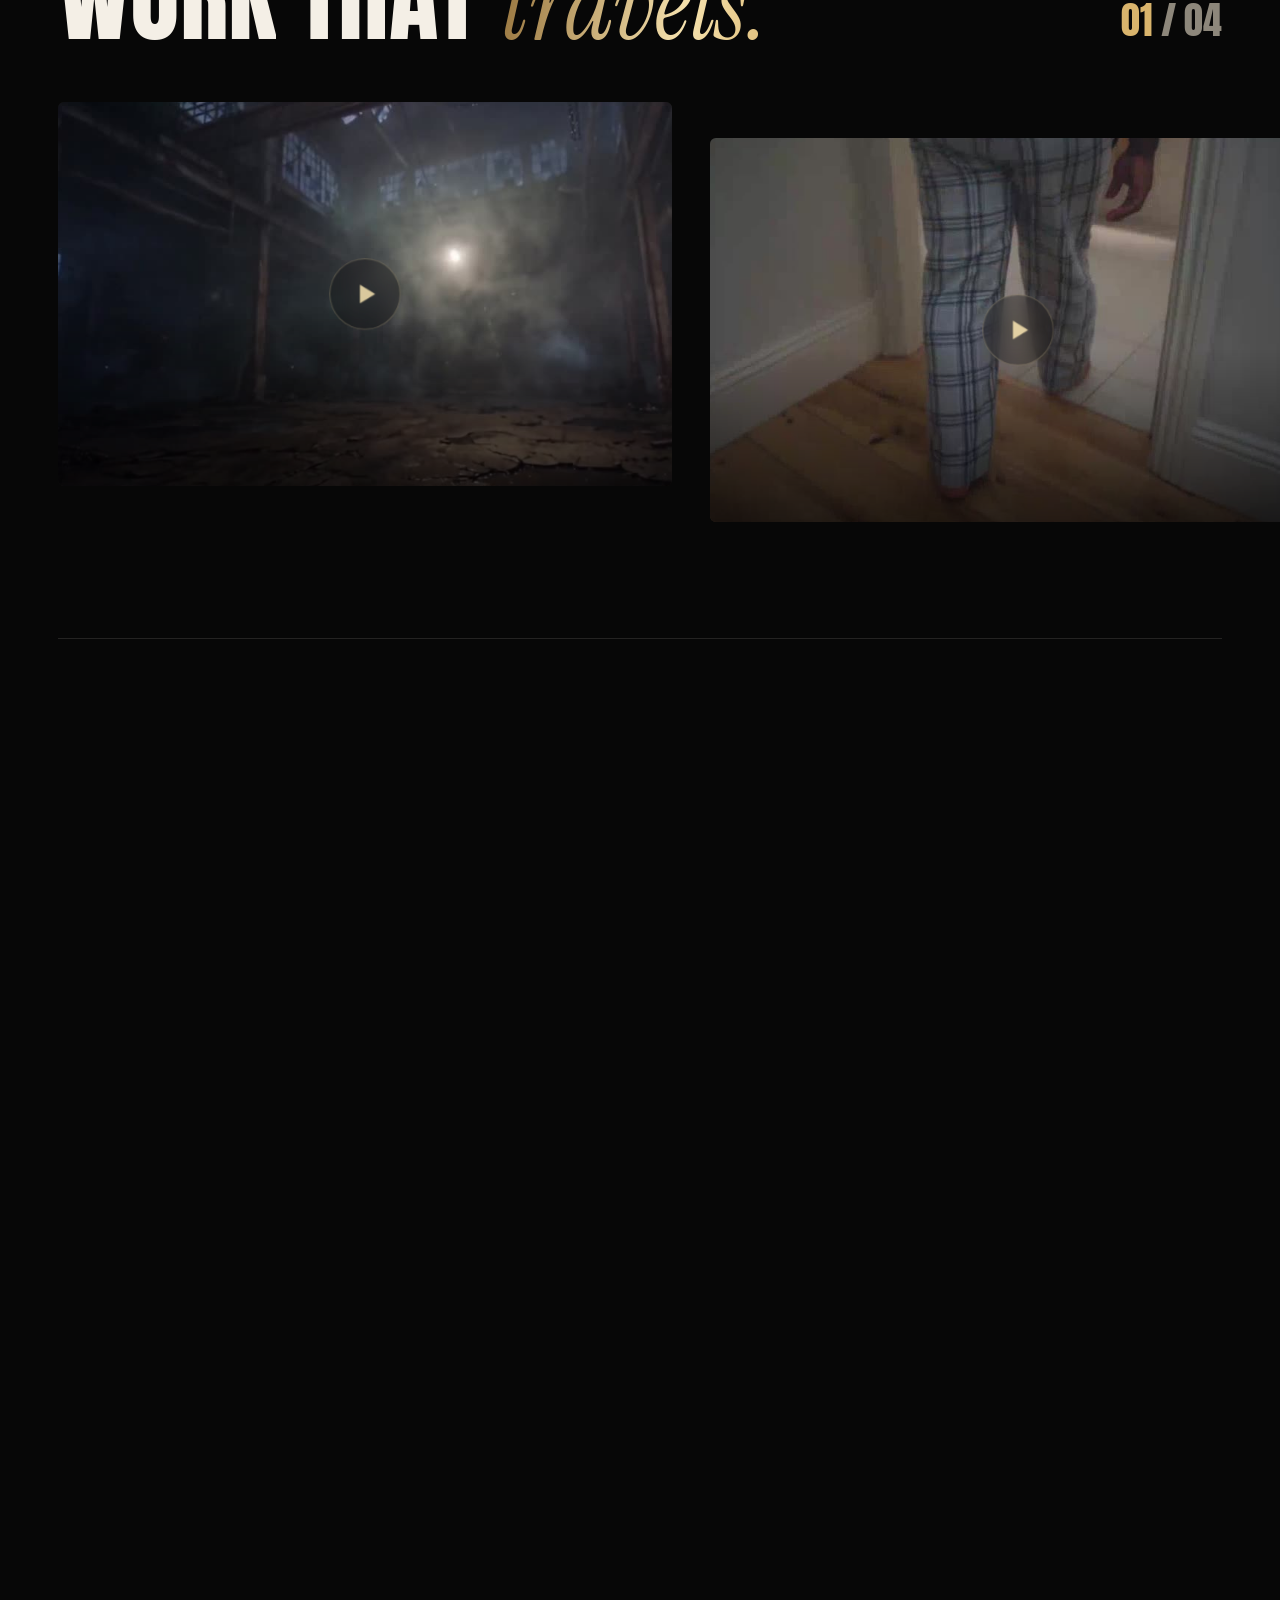
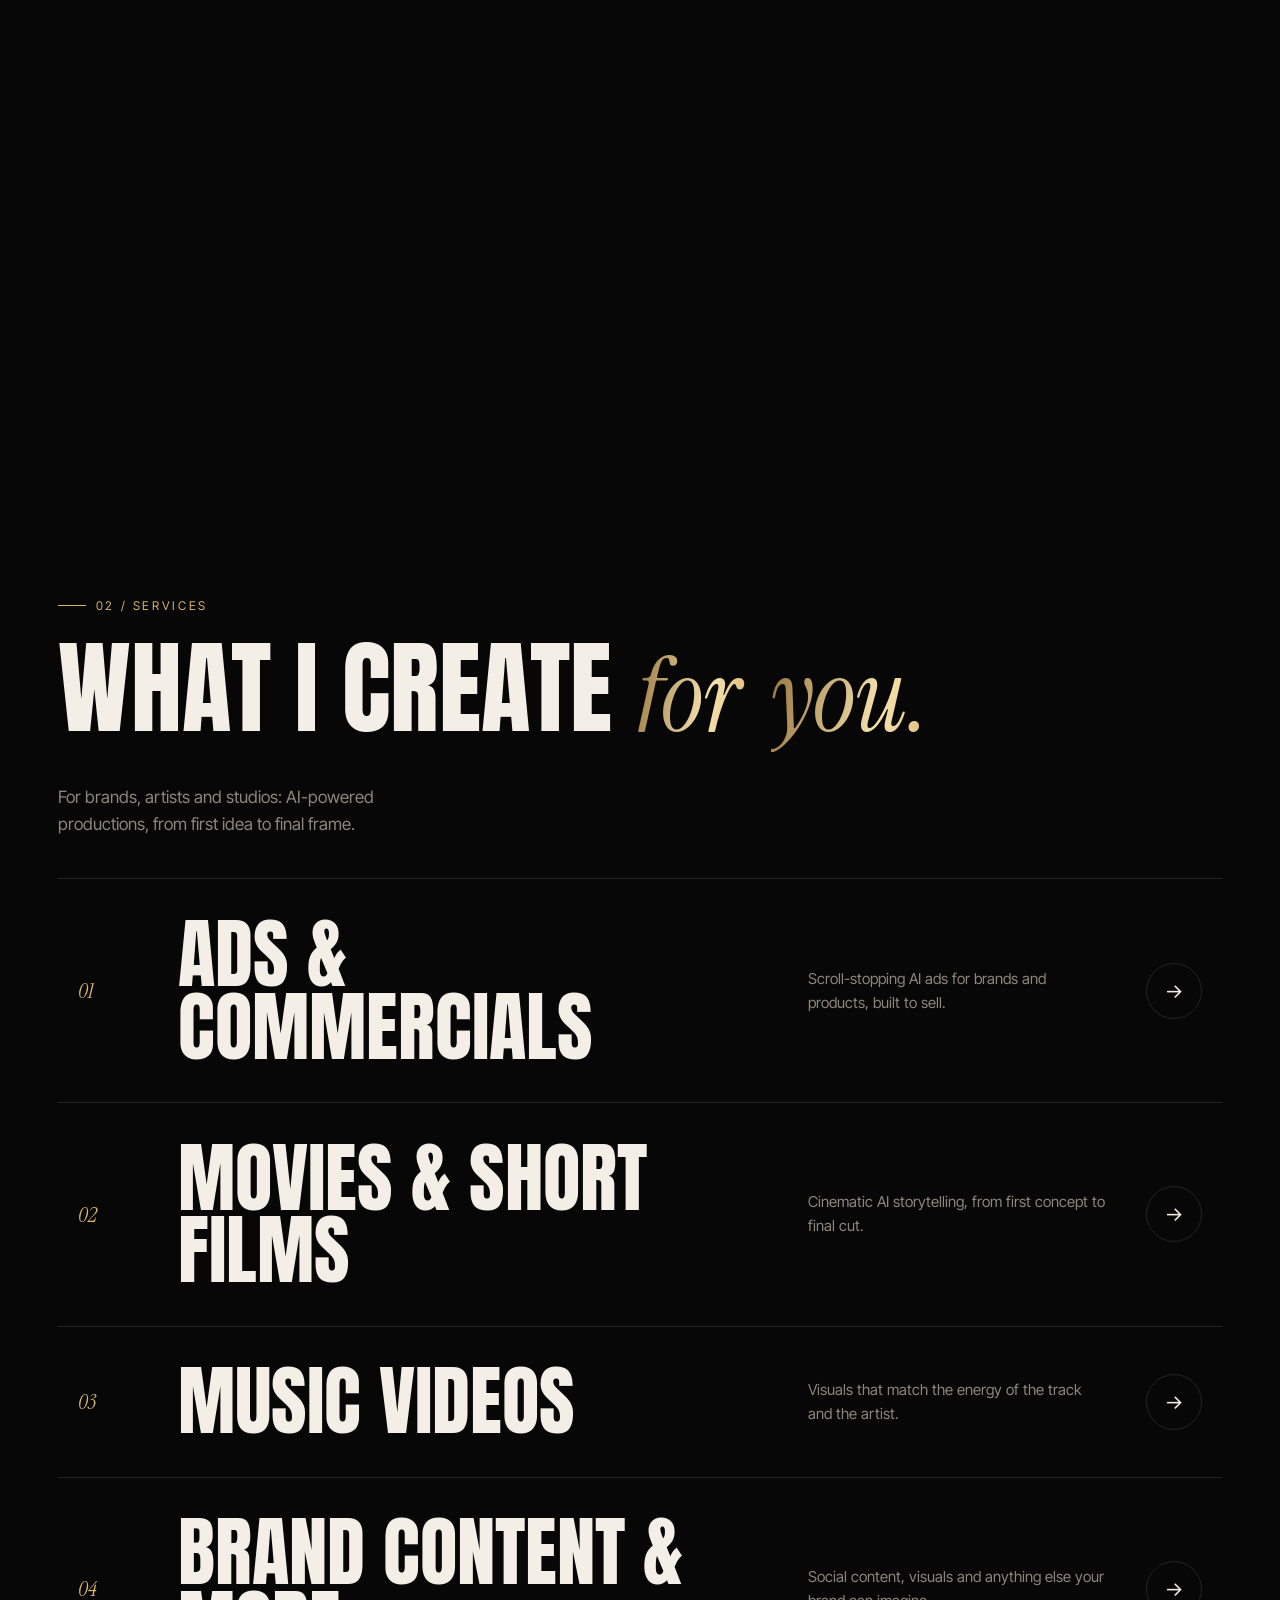
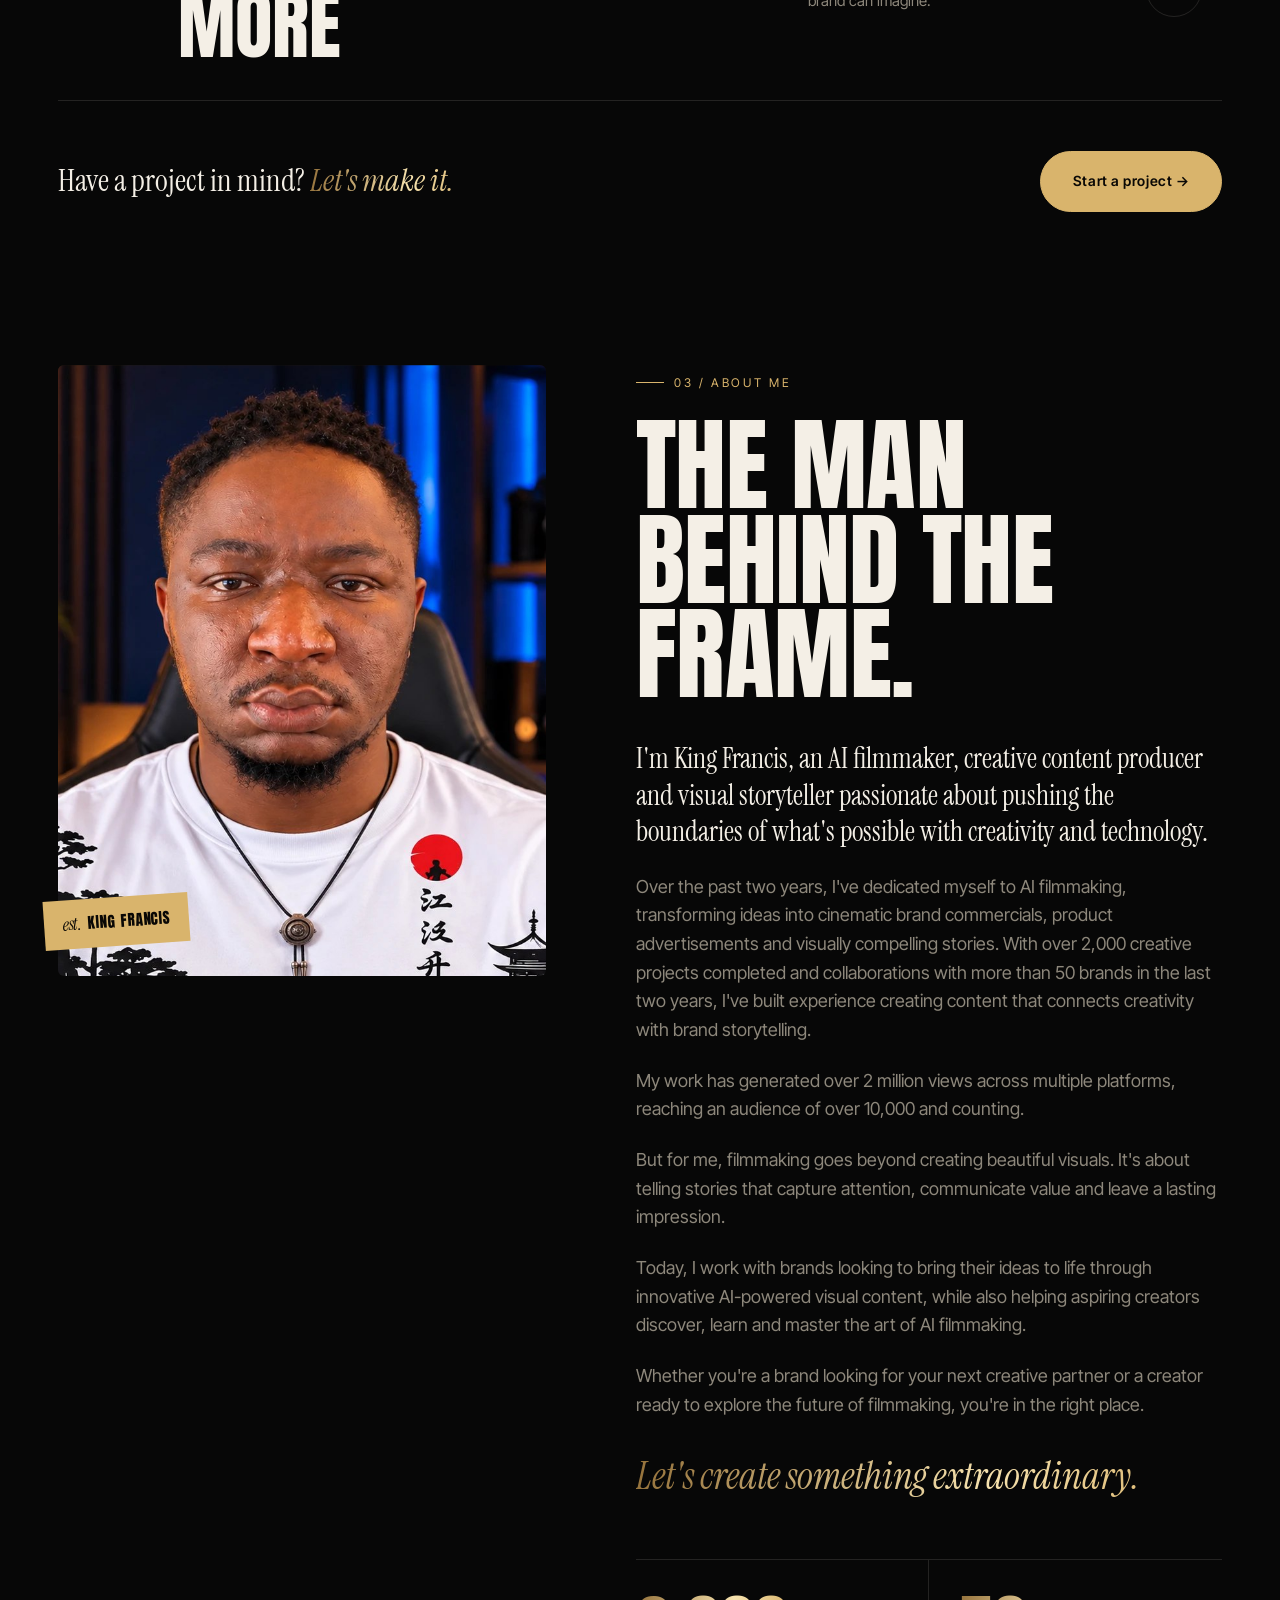
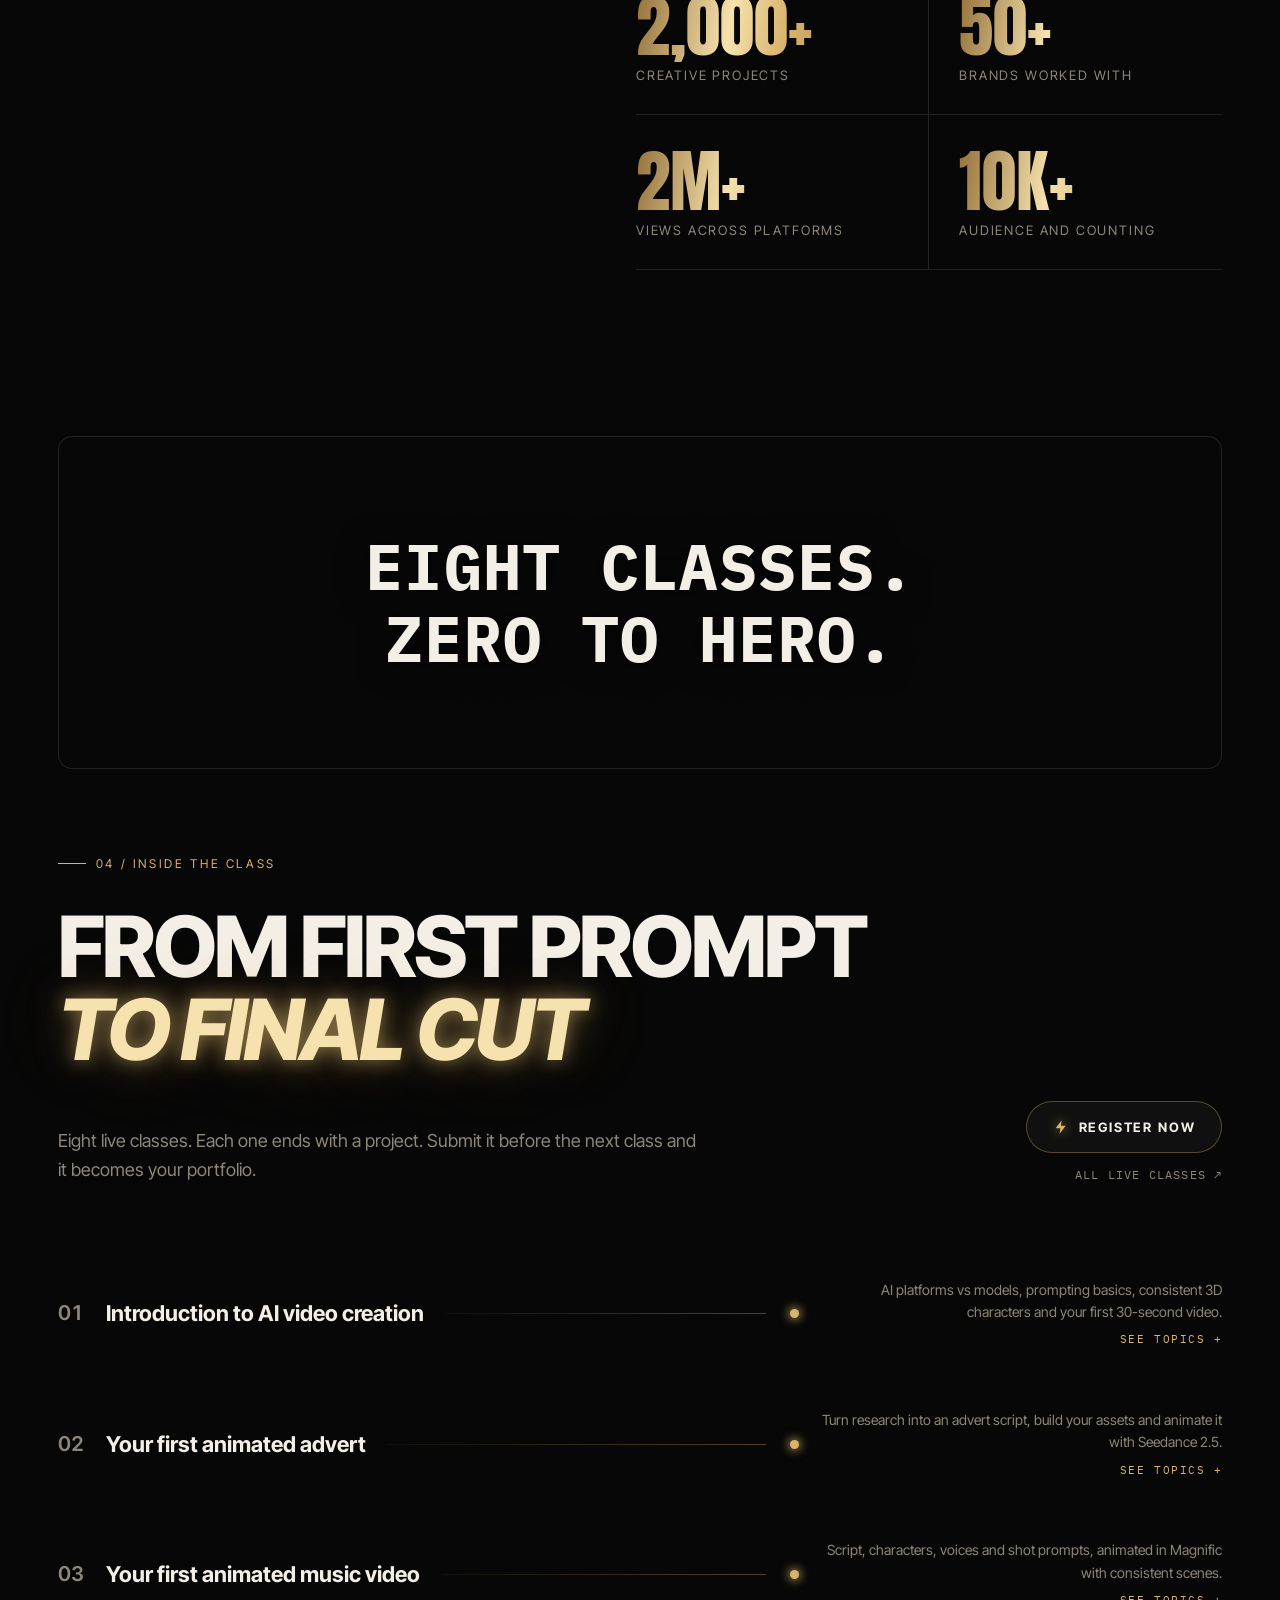
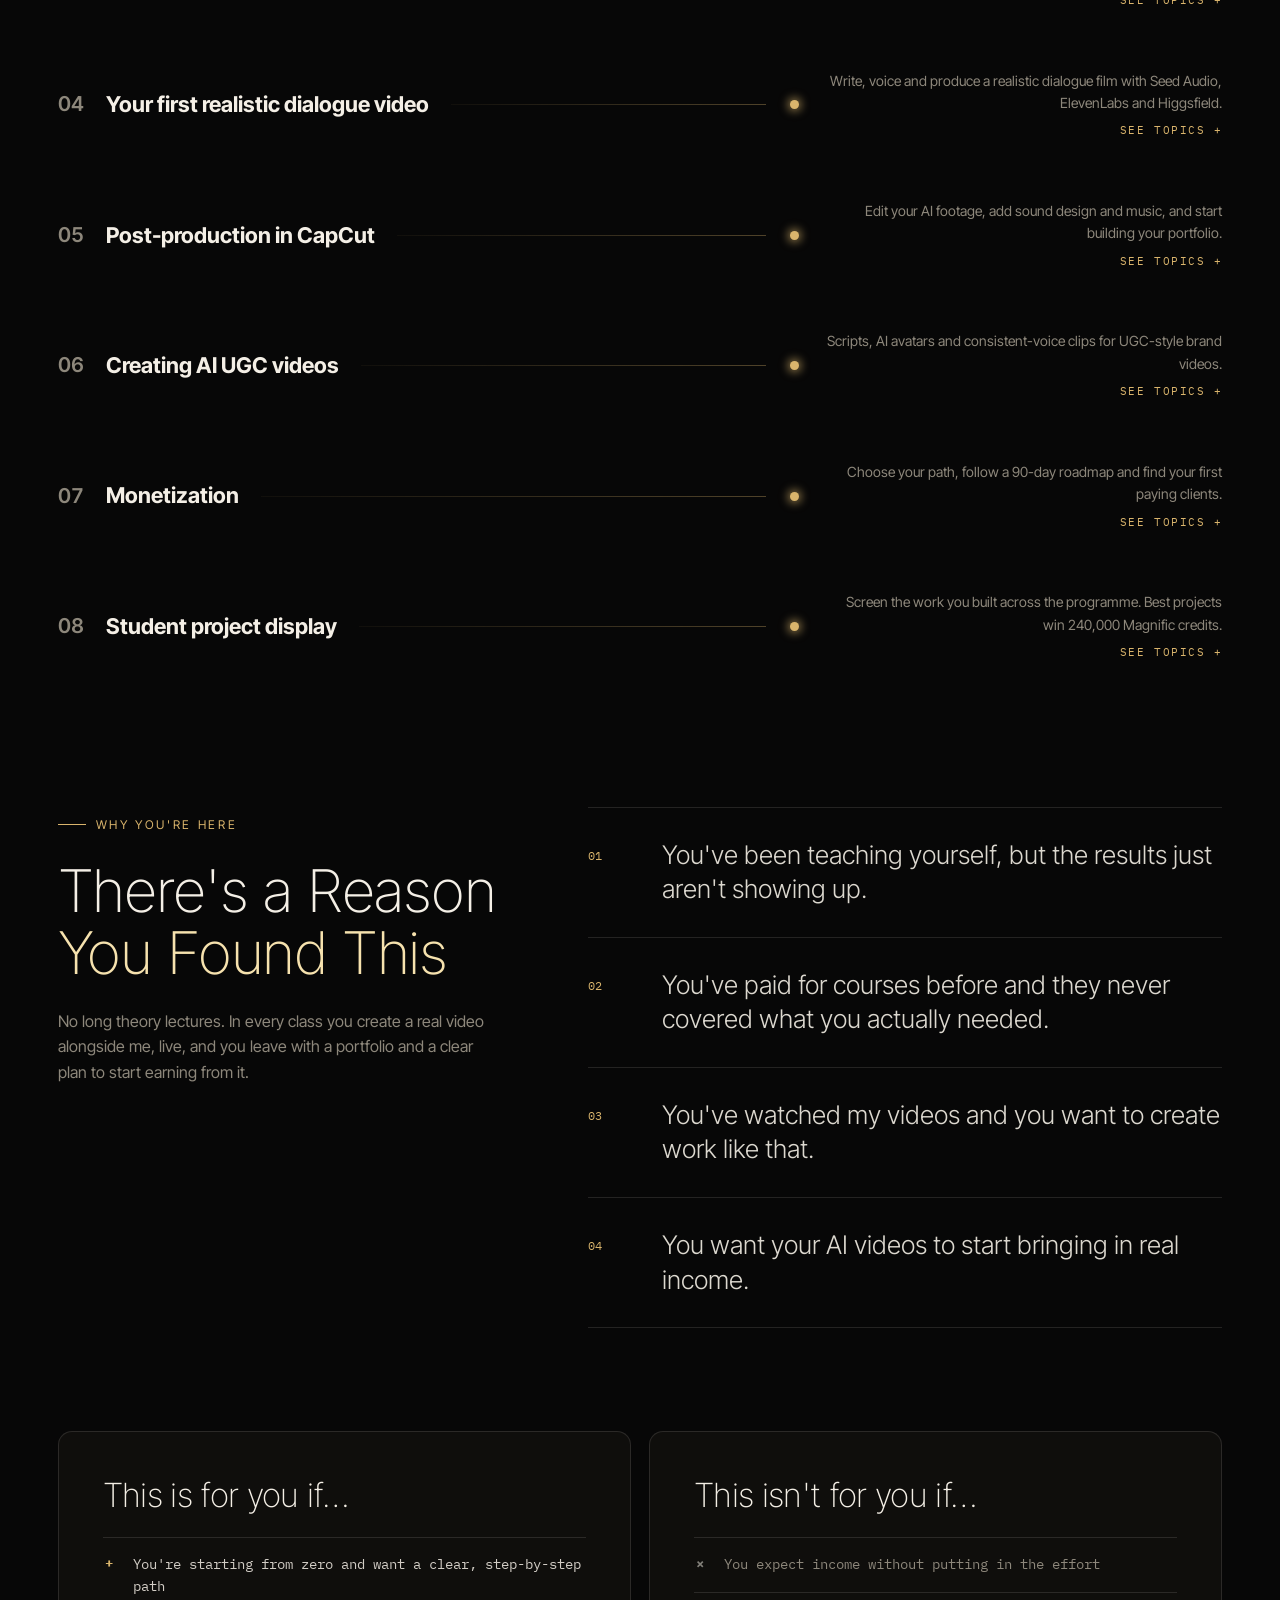
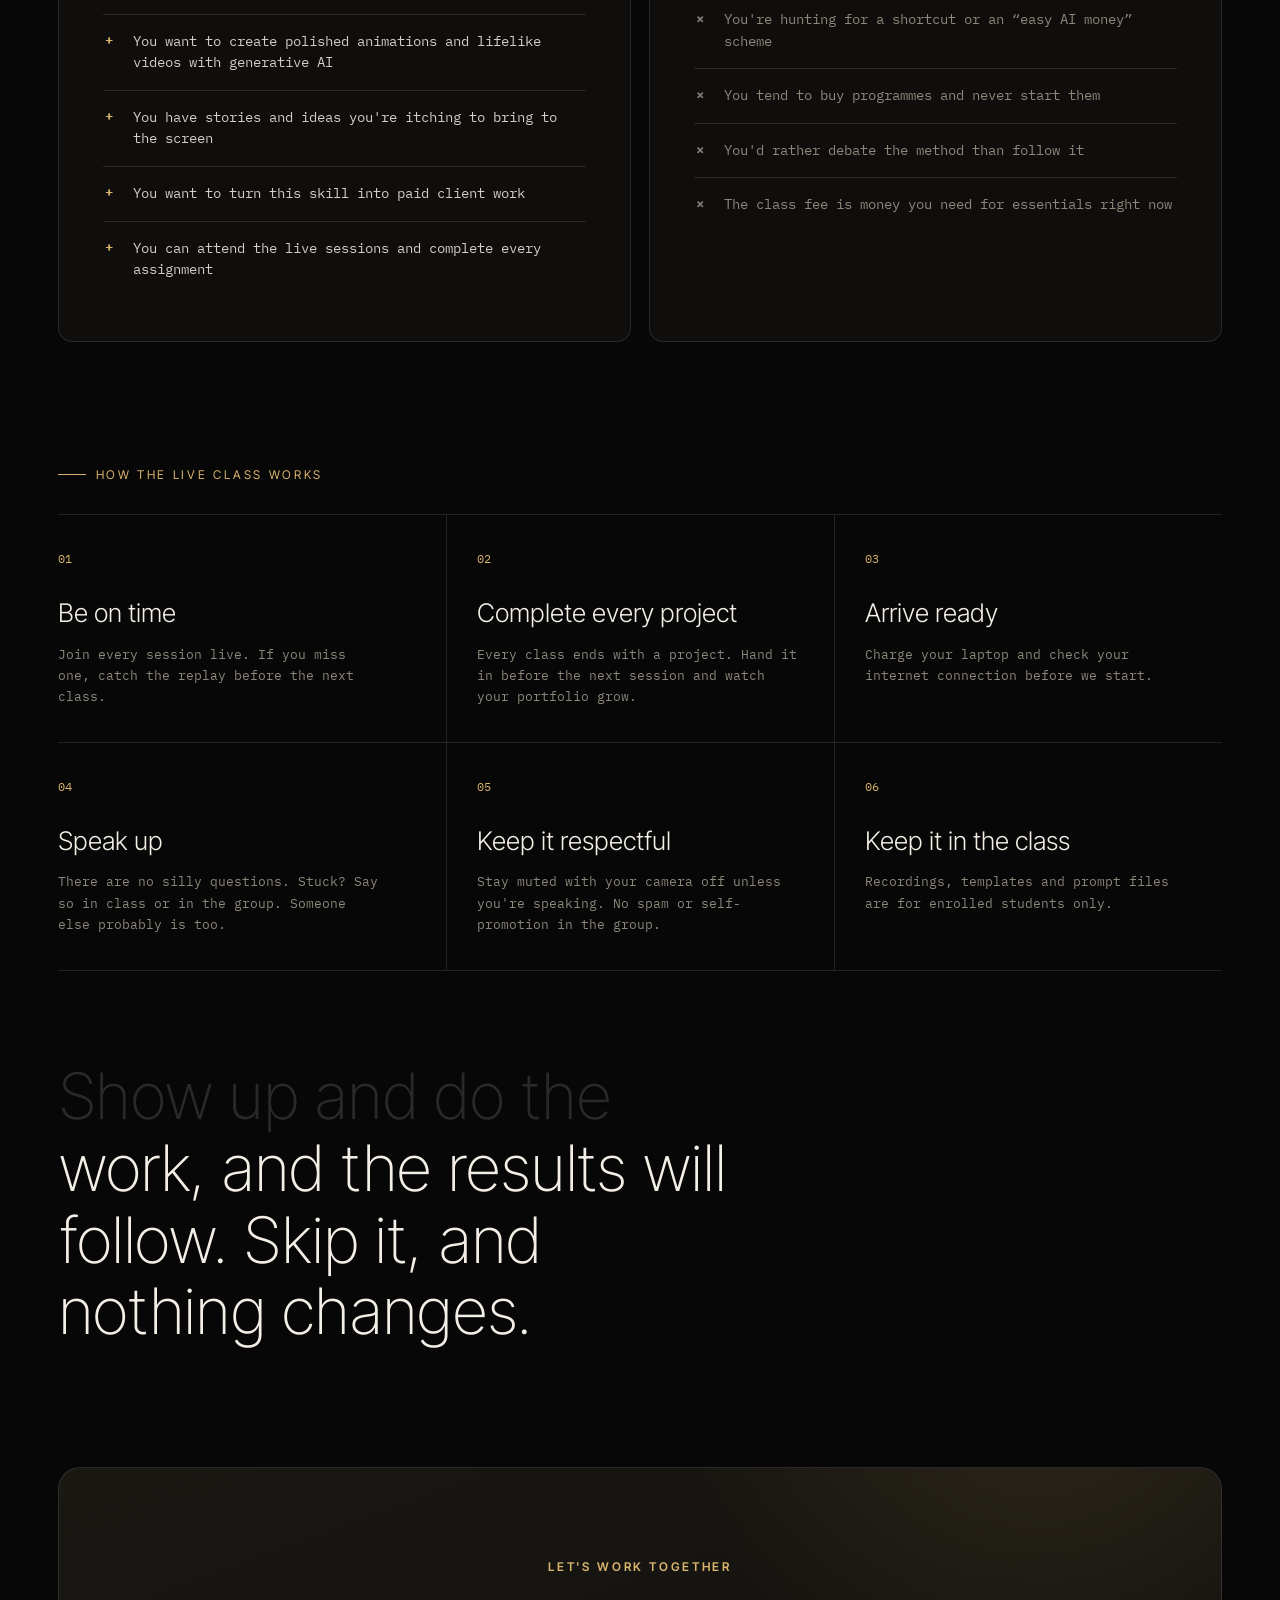
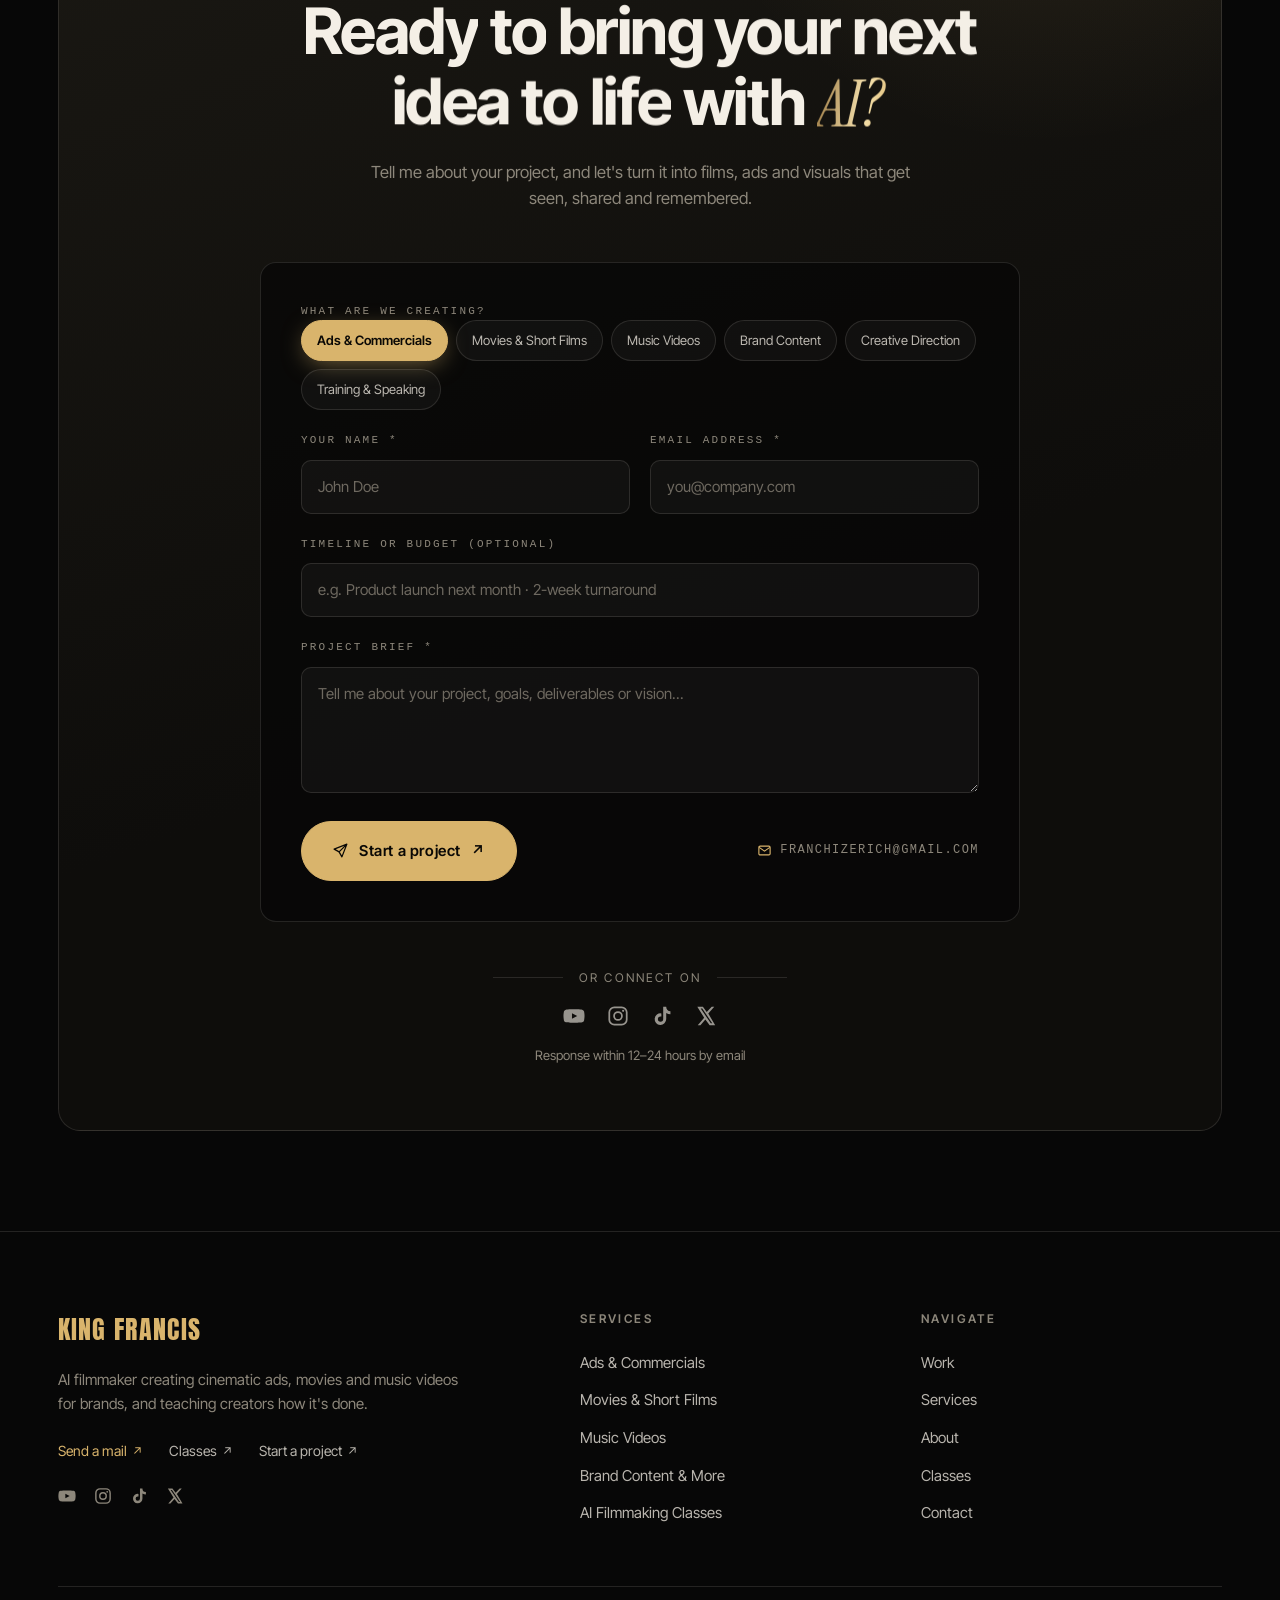
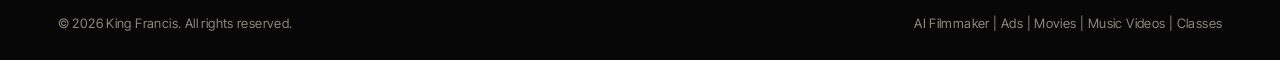
==== commit 8d46d23c: "Add why-you're-here, who-it's-for and class rules blocks Co-Authored-By: Claude Opus 5.5 <noreply@an" ====
--- a/index.html
+++ b/index.html
@@ -150,6 +150,29 @@
         </div>
         <ol class="cls-list" id="clsList"></ol>
       </div>
+
+      <!-- why you're here -->
+      <div class="why">
+        <div class="why-intro">
+          <span class="kicker" id="whyKicker"></span>
+          <h3 class="why-heading" id="whyHeading"></h3>
+          <p class="why-text" id="whyText"></p>
+        </div>
+        <ol class="why-list" id="whyList"></ol>
+      </div>
+
+      <!-- for you / not for you -->
+      <div class="fit">
+        <div class="fit-card yes"><h3 id="fitYesTitle"></h3><ul id="fitYes"></ul></div>
+        <div class="fit-card no"><h3 id="fitNoTitle"></h3><ul id="fitNo"></ul></div>
+      </div>
+
+      <!-- how the live class works -->
+      <div class="rules">
+        <span class="kicker" id="rulesKicker"></span>
+        <div class="rules-grid" id="rulesGrid"></div>
+        <p class="rules-close" id="rulesClose"></p>
+      </div>
     </section>
 
     <!-- CONTACT -->
--- a/css/style.css
+++ b/css/style.css
@@ -168,7 +168,7 @@
 .statement-text { font-family: var(--serif); font-size: clamp(34px, 5.6vw, 92px); line-height: 1.08; letter-spacing: -.01em; }
 .statement-text .sw { opacity: .14; }
 .statement-text .sw.g { font-style: italic; color: var(--gold-hi); }
-.no-motion .statement-text .sw { opacity: 1; }
+.no-motion .statement-text .sw, .no-motion .rules-close .rw { opacity: 1; }
 
 /* ---------- work (horizontal) ---------- */
 .work { position: relative; padding: 60px 0 40px; overflow: hidden; }
@@ -297,6 +297,49 @@
 .cls-prize b { font-family: var(--mono); font-weight: 700; font-size: 11px; letter-spacing: .12em; text-transform: uppercase; background: var(--gold); color: #0a0805; padding: 4px 8px; border-radius: 3px; }
 .cls-inner li::before { content: "+"; position: absolute; left: 0; top: 0; color: var(--gold); font-weight: 700; }
 
+/* ---------- class extras: why / fit / rules ---------- */
+.why { display: grid; grid-template-columns: 5fr 7fr; gap: clamp(30px, 6vw, 110px); padding-top: clamp(70px, 9vw, 130px); align-items: start; }
+.why-intro { position: sticky; top: 110px; }
+.courses h3.why-heading, .courses .fit h3 { font-family: var(--sans); font-weight: 200; text-transform: none; letter-spacing: -.02em; }
+.why-heading { font-size: clamp(38px, 4.6vw, 70px); line-height: 1.06; margin-bottom: 24px; }
+.why-heading span { display: block; }
+.why-heading span:last-child { color: var(--gold-hi); }
+.why-text { color: var(--muted); font-size: 16px; max-width: 440px; }
+.why-list { list-style: none; border-top: 1px solid var(--line); counter-reset: why; }
+.why-list li { display: grid; grid-template-columns: 64px 1fr; gap: 10px; padding: 30px 0; border-bottom: 1px solid var(--line); transition: background .4s, padding .5s var(--ease); }
+.why-list li:hover { padding-left: 12px; background: linear-gradient(90deg, rgba(217,180,108,.06), transparent 70%); }
+.why-num { font-family: var(--mono); font-size: 12px; color: var(--gold); padding-top: 8px; }
+.why-line { font-family: var(--sans); font-weight: 300; font-size: clamp(20px, 2vw, 27px); line-height: 1.35; color: rgba(244,239,230,.9); transition: color .4s; }
+.why-list li:hover .why-line { color: var(--gold-hi); }
+.fit { display: grid; grid-template-columns: 1fr 1fr; gap: 18px; padding-top: clamp(60px, 8vw, 110px); }
+.fit-card { position: relative; overflow: hidden; border: 1px solid var(--line); border-radius: 14px; padding: clamp(26px, 3.5vw, 44px); background: var(--bg-2); transition: border-color .5s, transform .6s var(--ease), box-shadow .5s; }
+.fit-card::before { content: ""; position: absolute; inset: 0; background: radial-gradient(500px circle at var(--mx, 50%) var(--my, 0%), rgba(217,180,108,.1), transparent 45%); opacity: 0; transition: opacity .4s; pointer-events: none; }
+.fit-card:hover::before { opacity: 1; }
+.fit-card.yes:hover { border-color: rgba(217,180,108,.45); transform: translateY(-4px); box-shadow: 0 30px 60px -30px rgba(217,180,108,.25); }
+.fit-card.no:hover { border-color: rgba(244,239,230,.25); transform: translateY(-4px); }
+.fit h3 { font-size: clamp(26px, 2.6vw, 36px); line-height: 1.2; padding-bottom: 22px; border-bottom: 1px solid var(--line); }
+.fit ul { list-style: none; }
+.fit li { position: relative; padding: 16px 0 16px 30px; border-bottom: 1px solid var(--line); font-family: var(--mono); font-size: 13.5px; line-height: 1.6; }
+.fit li:last-child { border-bottom: 0; }
+.fit li::before { position: absolute; left: 2px; top: 15px; font-weight: 700; }
+.fit-card.yes li { color: rgba(244,239,230,.85); }
+.fit-card.yes li::before { content: "+"; color: var(--gold); }
+.fit-card.no li { color: var(--muted); }
+.fit-card.no li::before { content: "\00d7"; color: rgba(244,239,230,.5); }
+.rules { padding-top: clamp(70px, 9vw, 130px); }
+.rules-grid { display: grid; grid-template-columns: repeat(3, 1fr); border-top: 1px solid var(--line); margin-top: 4px; }
+.rule { position: relative; padding: 30px 30px 34px 0; border-bottom: 1px solid var(--line); transition: background .4s; }
+.rule:not(:nth-child(3n+1)) { padding-left: 30px; border-left: 1px solid var(--line); }
+.rule::after { content: ""; position: absolute; left: 0; right: 0; top: -1px; height: 1px; background: var(--gold); transform: scaleX(0); transform-origin: left; transition: transform .7s var(--ease); }
+.rule:hover::after { transform: scaleX(1); }
+.rule:hover { background: linear-gradient(180deg, rgba(217,180,108,.05), transparent); }
+.rule-num { font-family: var(--mono); font-size: 12px; color: var(--gold); }
+.rule h4 { font-family: var(--sans); font-weight: 300; font-size: clamp(22px, 2vw, 28px); margin: 22px 0 10px; transition: color .4s; }
+.rule:hover h4 { color: var(--gold-hi); }
+.rule p { font-family: var(--mono); font-size: 13px; line-height: 1.65; color: var(--muted); max-width: 320px; }
+.rules-close { font-family: var(--sans); font-weight: 200; font-size: clamp(34px, 5vw, 72px); line-height: 1.12; letter-spacing: -.02em; max-width: 18ch; margin-top: clamp(50px, 7vw, 100px); }
+.rules-close .rw { opacity: .15; }
+
 /* ---------- contact ---------- */
 .contact { padding: clamp(60px, 7vw, 110px) var(--pad) 60px; }
 .contact-card { position: relative; overflow: hidden; max-width: 1240px; margin: 0 auto; padding: clamp(48px, 7vw, 96px) clamp(18px, 5vw, 80px) clamp(36px, 5vw, 70px); border-radius: 22px; border: 1px solid var(--line); background: linear-gradient(160deg, #1a1813, #0e0d0b 60%); text-align: center; display: flex; flex-direction: column; align-items: center; }
@@ -419,6 +462,11 @@
   .about { grid-template-columns: 1fr; }
   .about-photo { position: relative; top: 0; max-width: 520px; }
   .cls-row { grid-template-columns: auto 1fr; row-gap: 10px; }
+  .why { grid-template-columns: 1fr; }
+  .why-intro { position: relative; top: 0; }
+  .rules-grid { grid-template-columns: 1fr 1fr; }
+  .rule:not(:nth-child(3n+1)) { padding-left: 0; border-left: 0; }
+  .rule:nth-child(even) { padding-left: 24px; border-left: 1px solid var(--line); }
   .cls-line, .cls-dot { display: none; }
   .cls-sum { grid-column: 2; justify-self: start; text-align: left; }
   .cls-cta { align-items: flex-start; }
@@ -454,6 +502,10 @@
   .ft-grid { grid-template-columns: 1fr 1fr; }
   .ft-brand { grid-column: 1 / -1; }
   .row2 { grid-template-columns: 1fr; }
+  .fit { grid-template-columns: 1fr; }
+  .rules-grid { grid-template-columns: 1fr; }
+  .rule:nth-child(even) { padding-left: 0; border-left: 0; }
+  .why-list li { grid-template-columns: 44px 1fr; }
   .cls-row { padding: 22px 0; column-gap: 14px; }
   .cls-inner { padding: 0 0 28px 0; }
   .cls-groups { columns: 1; }
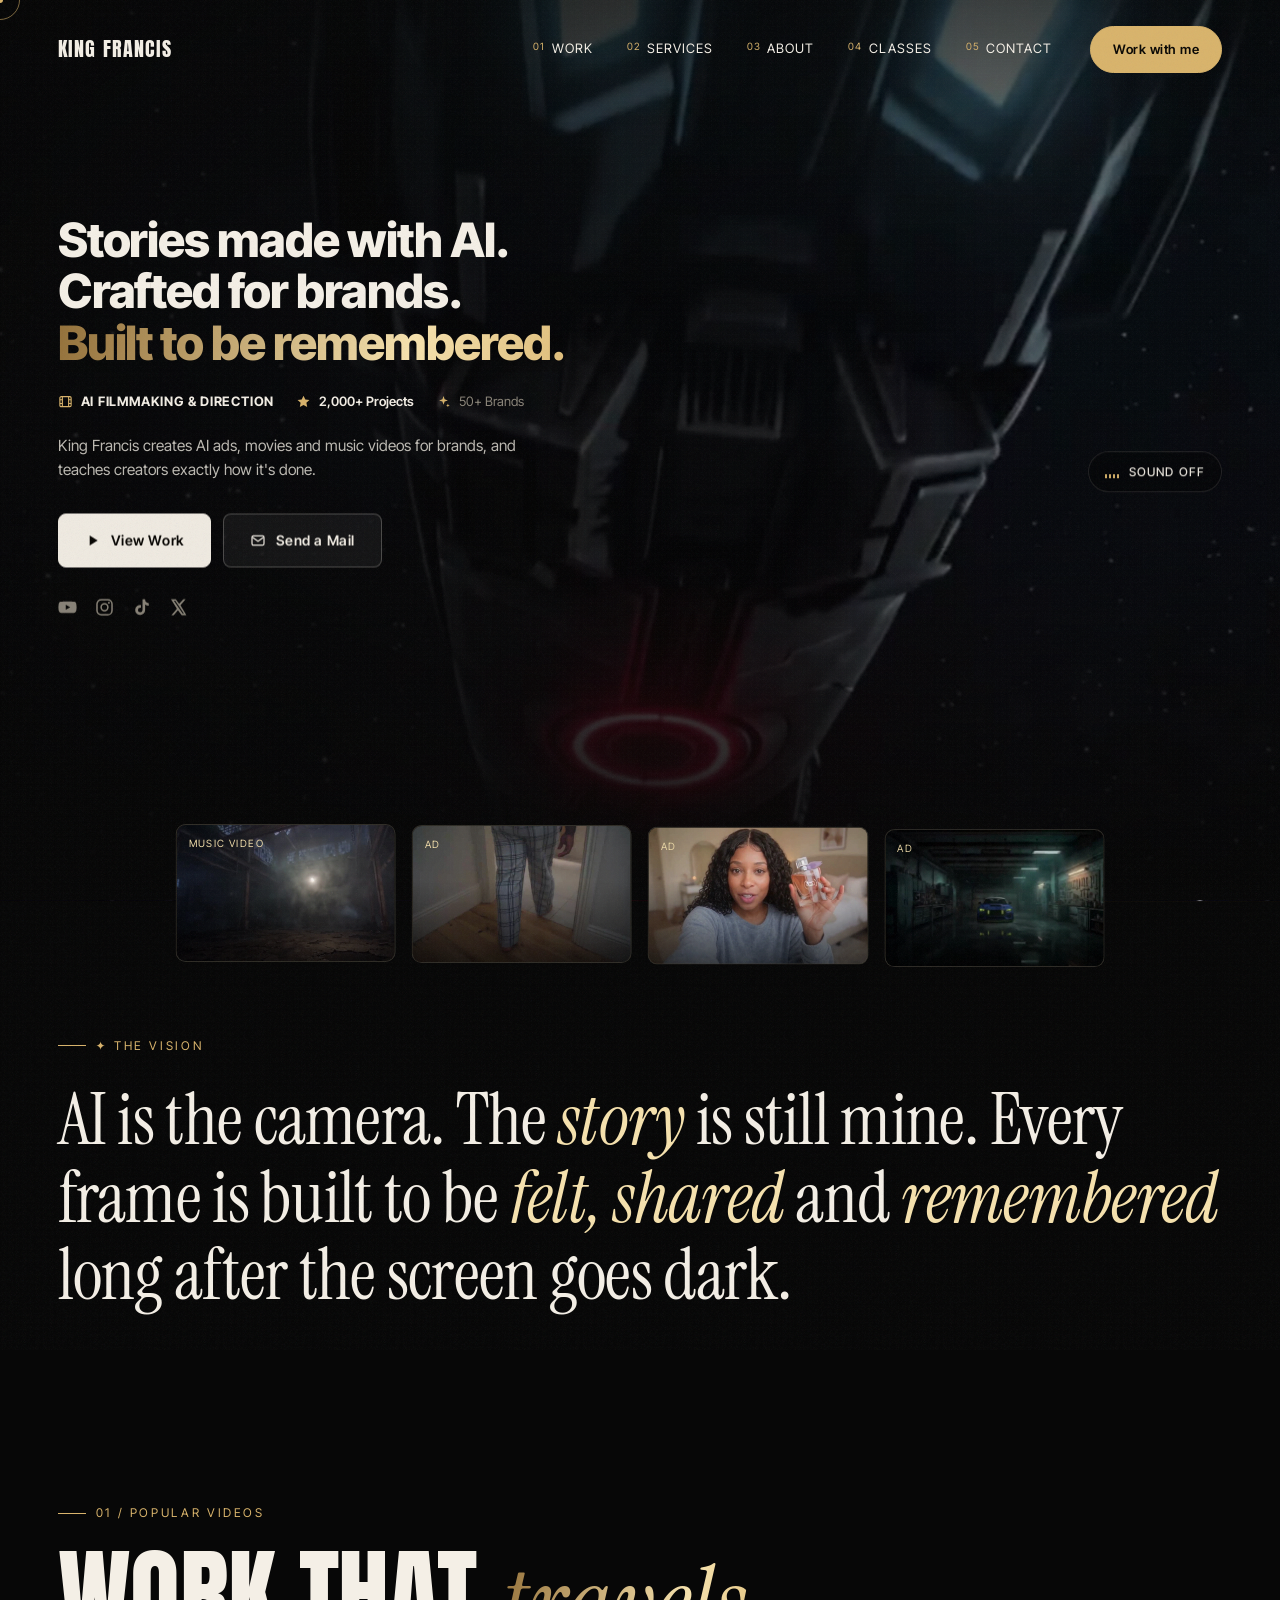
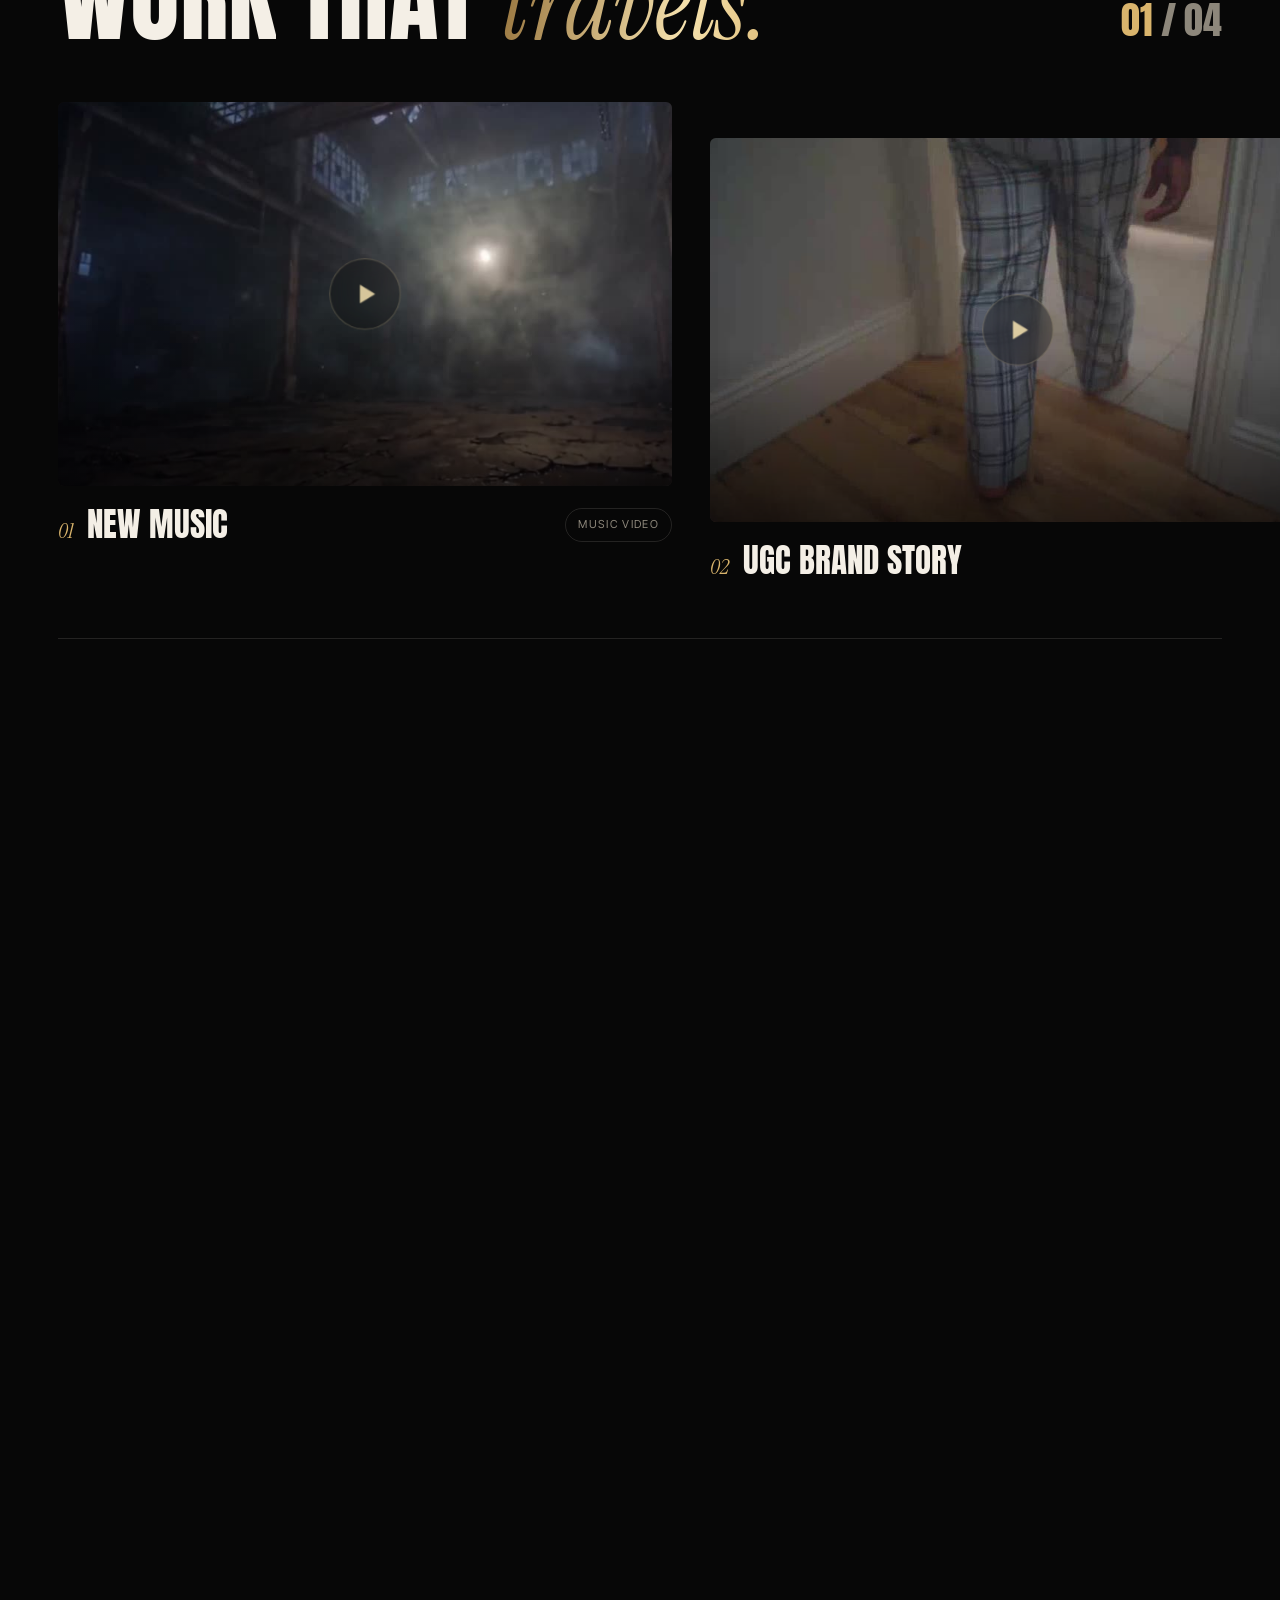
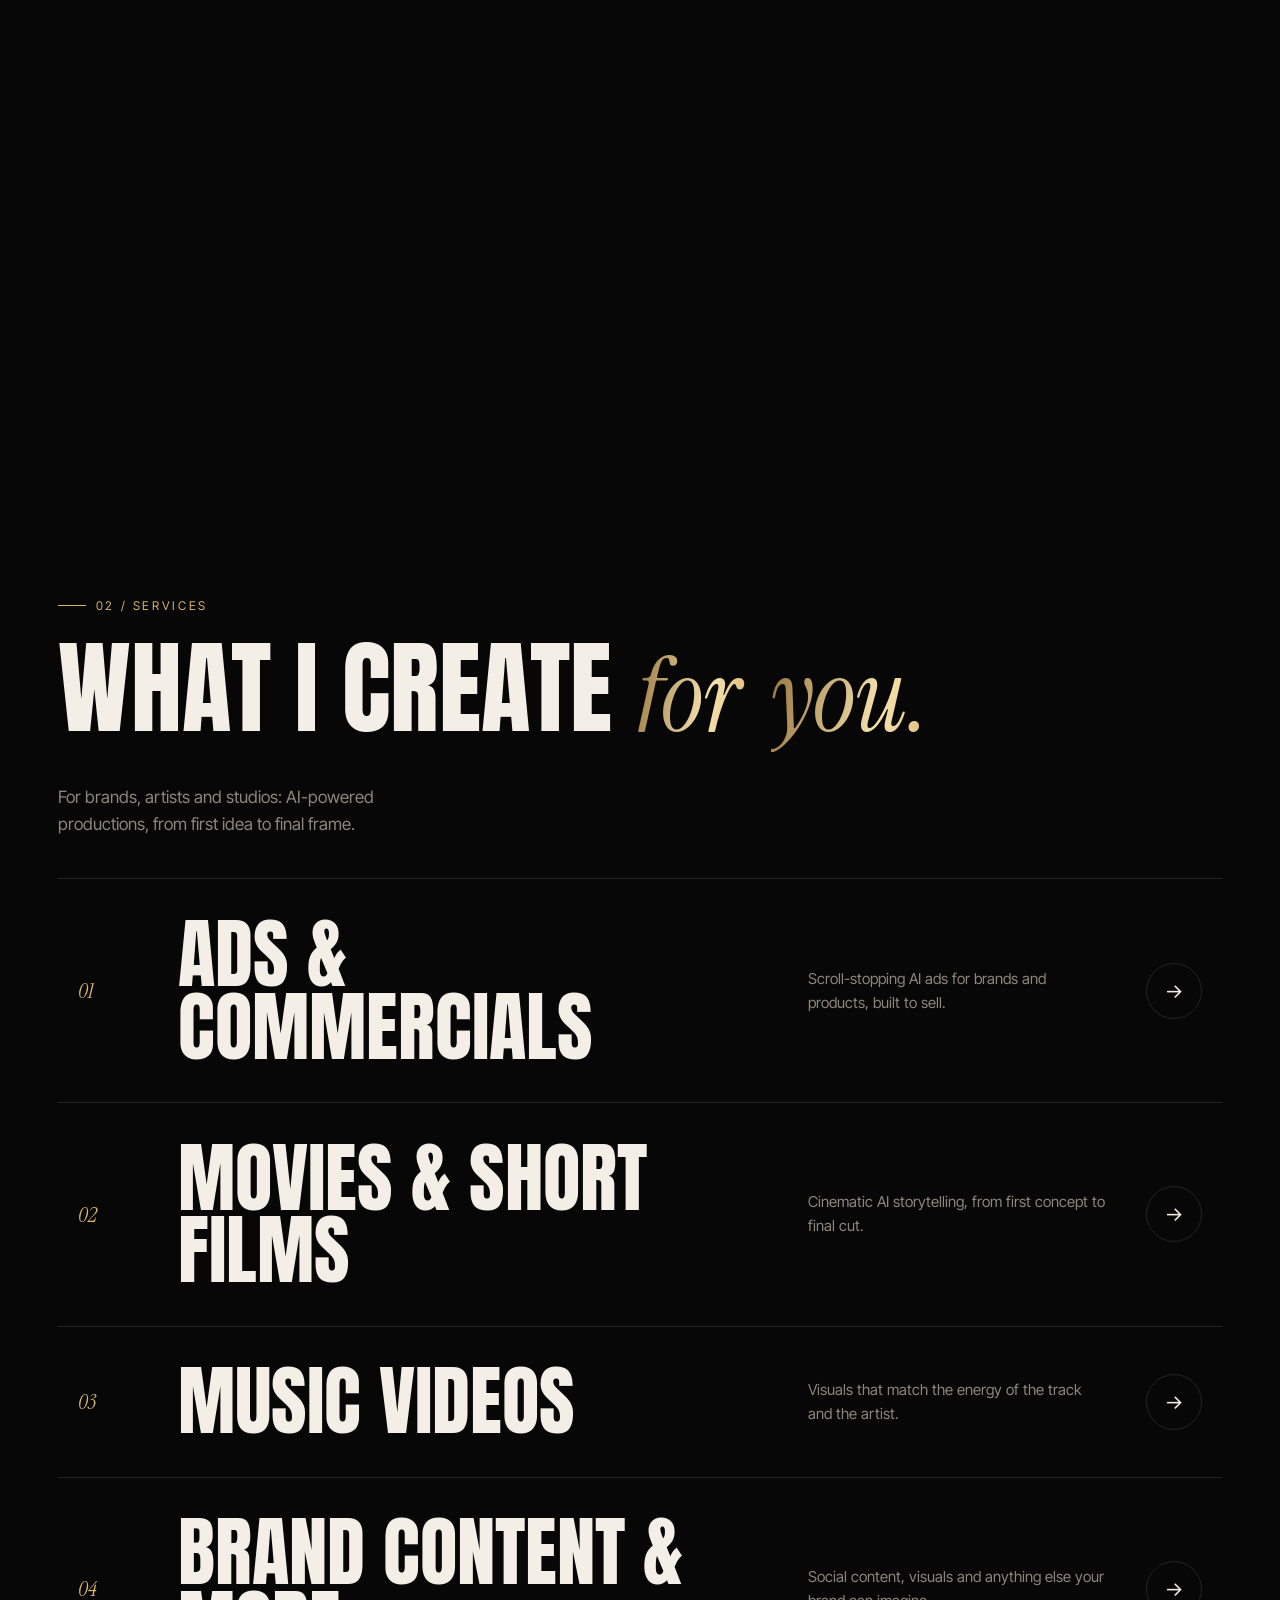
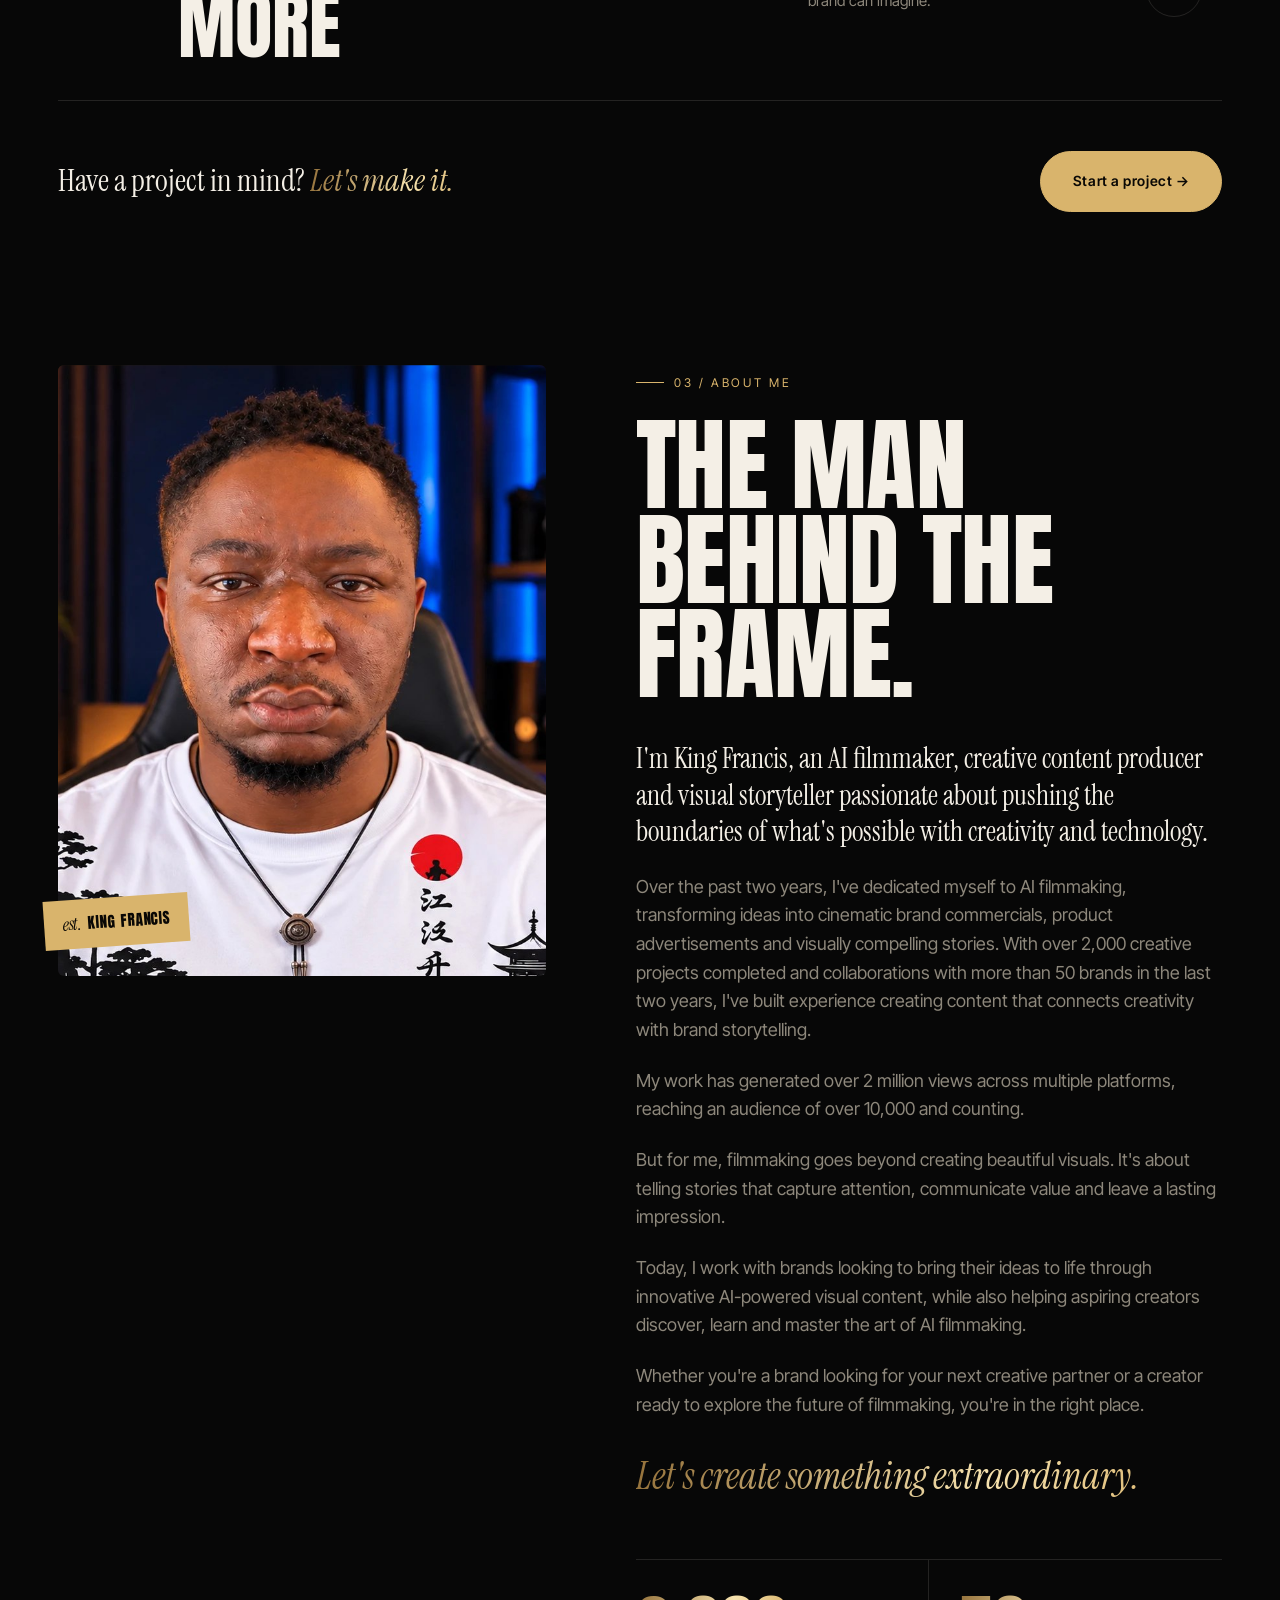
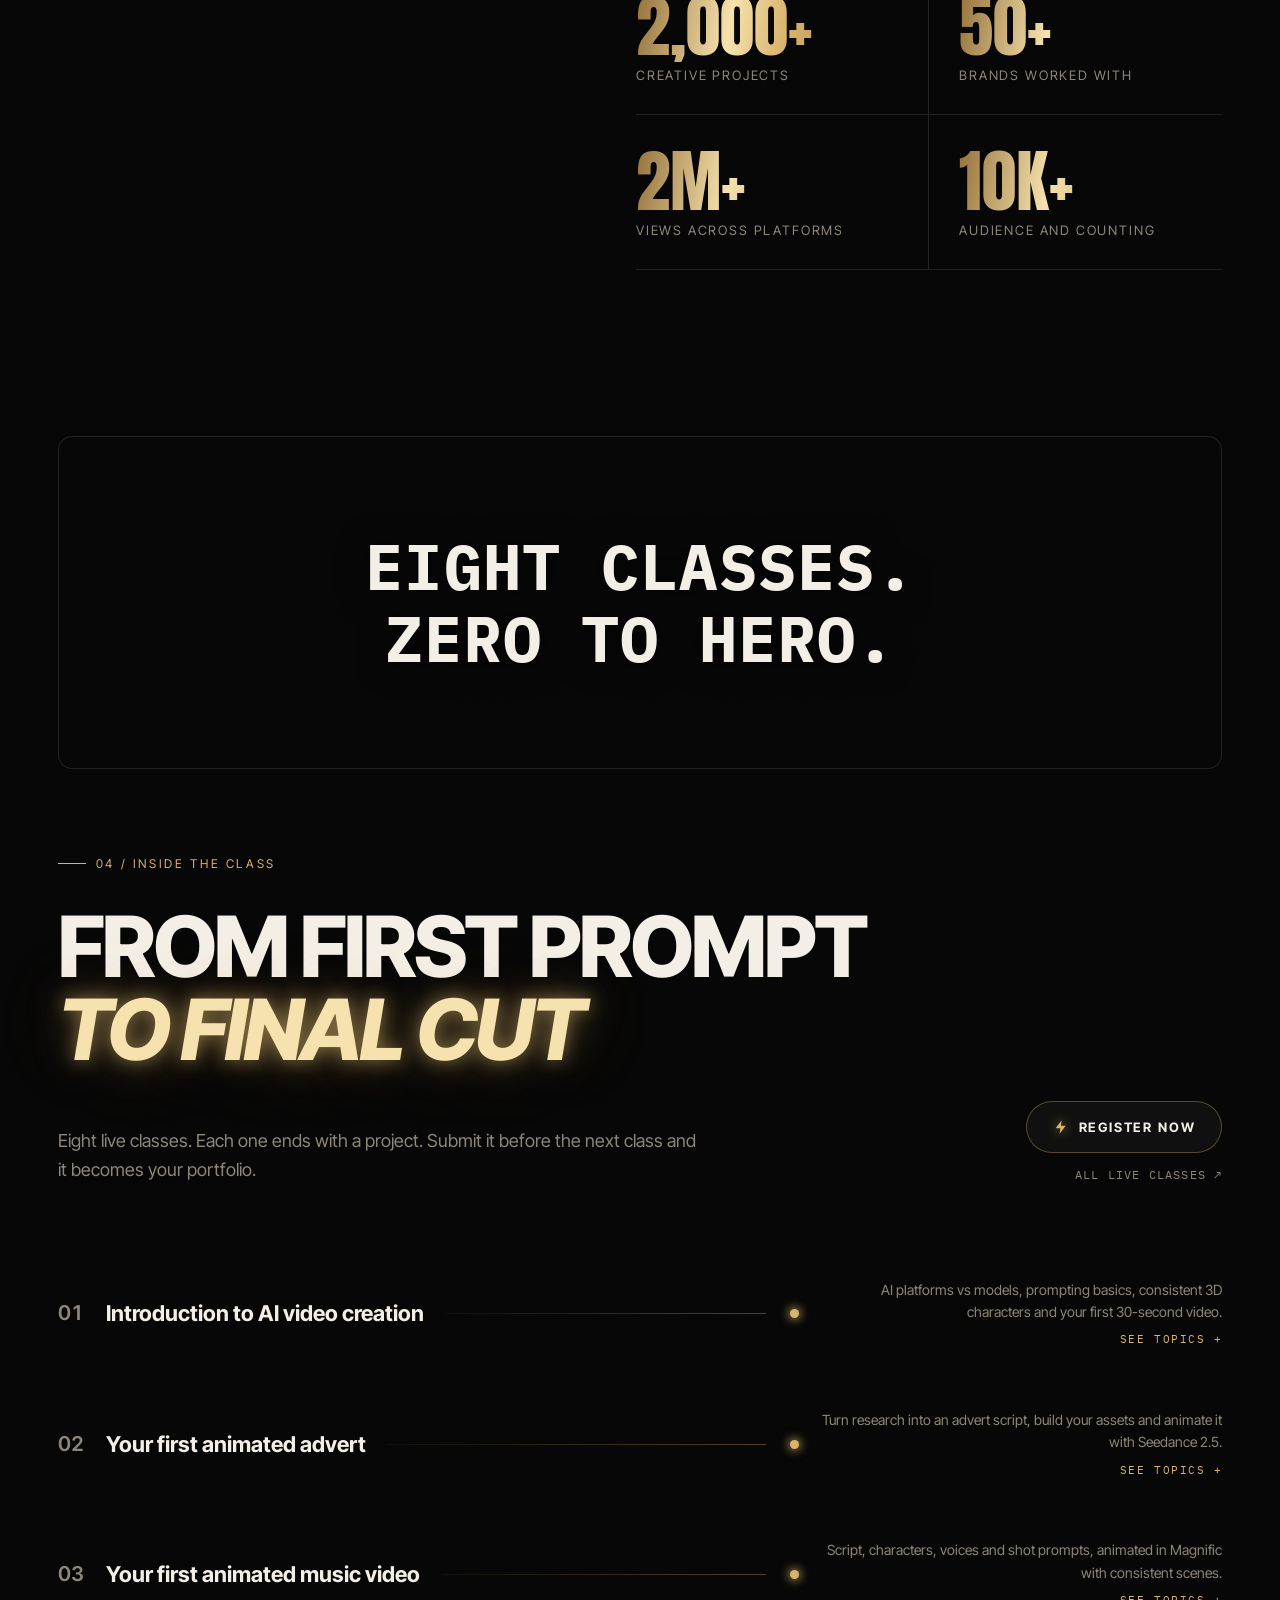
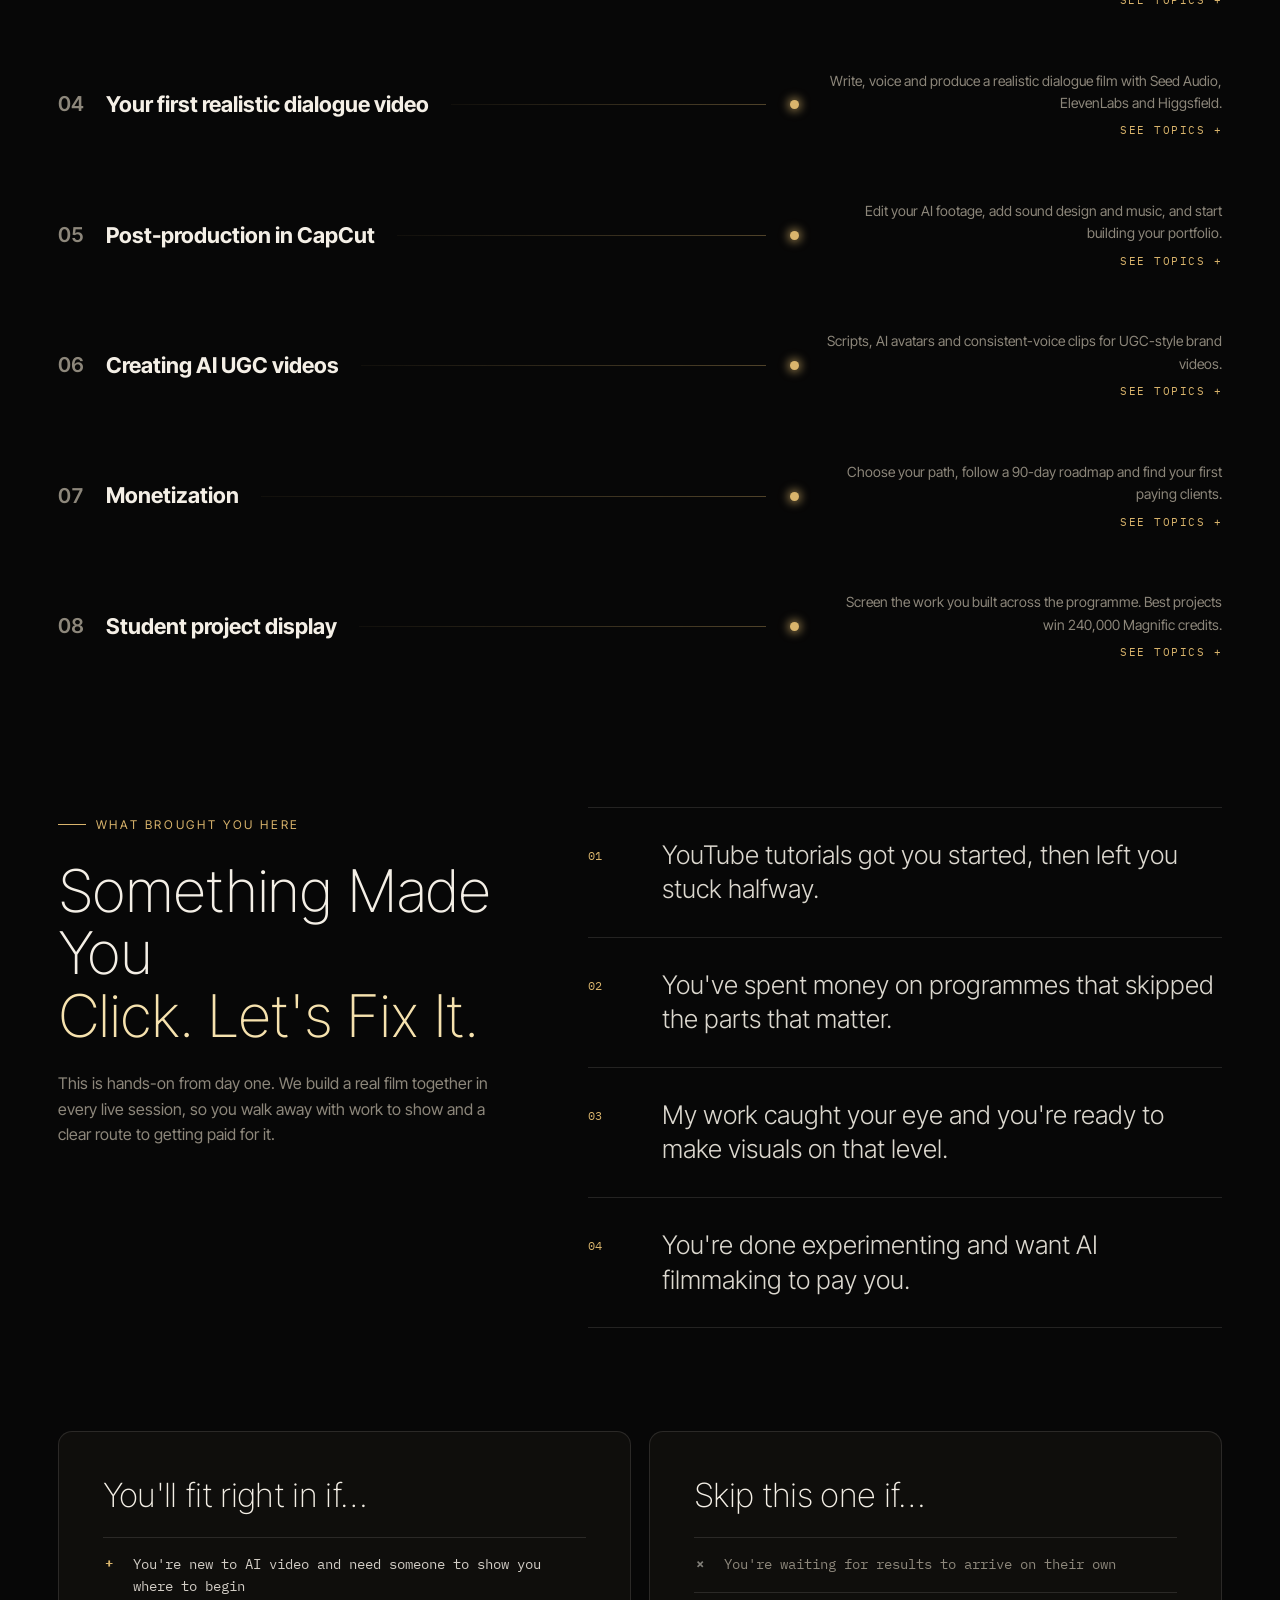
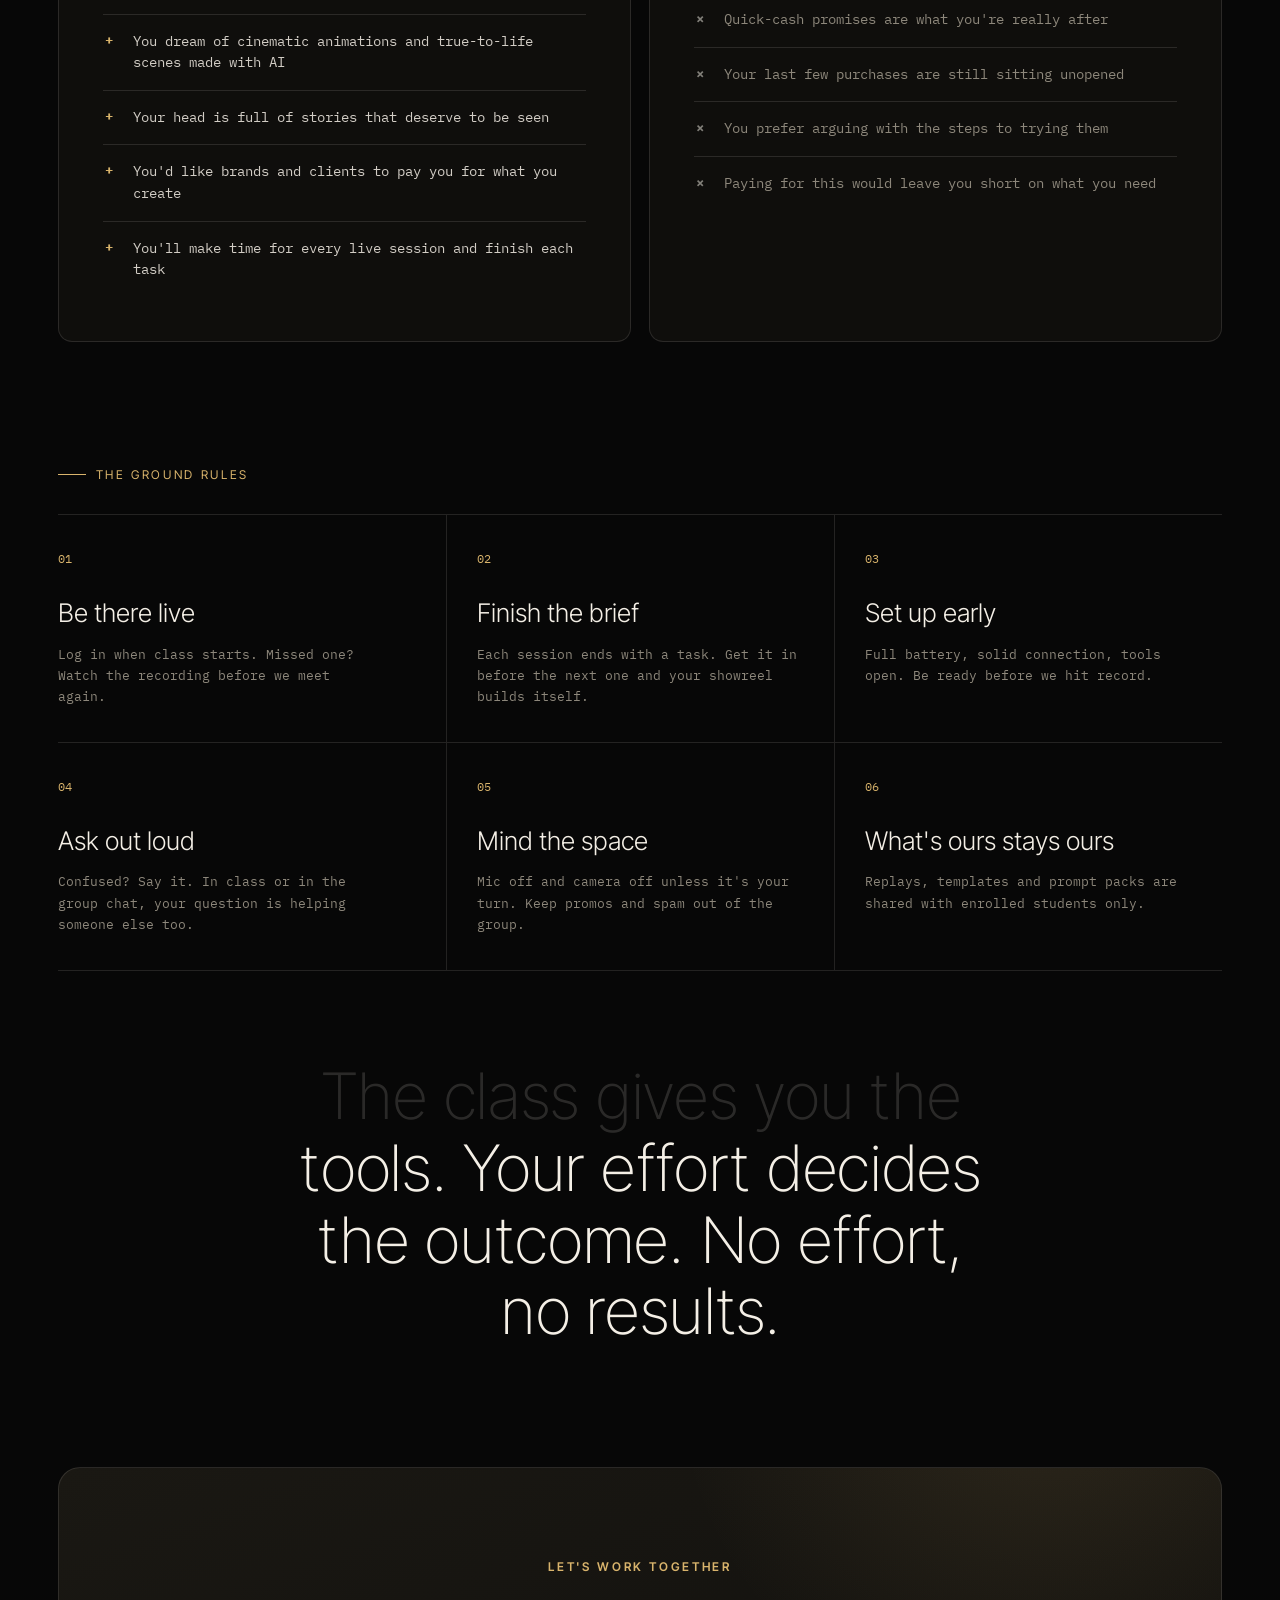
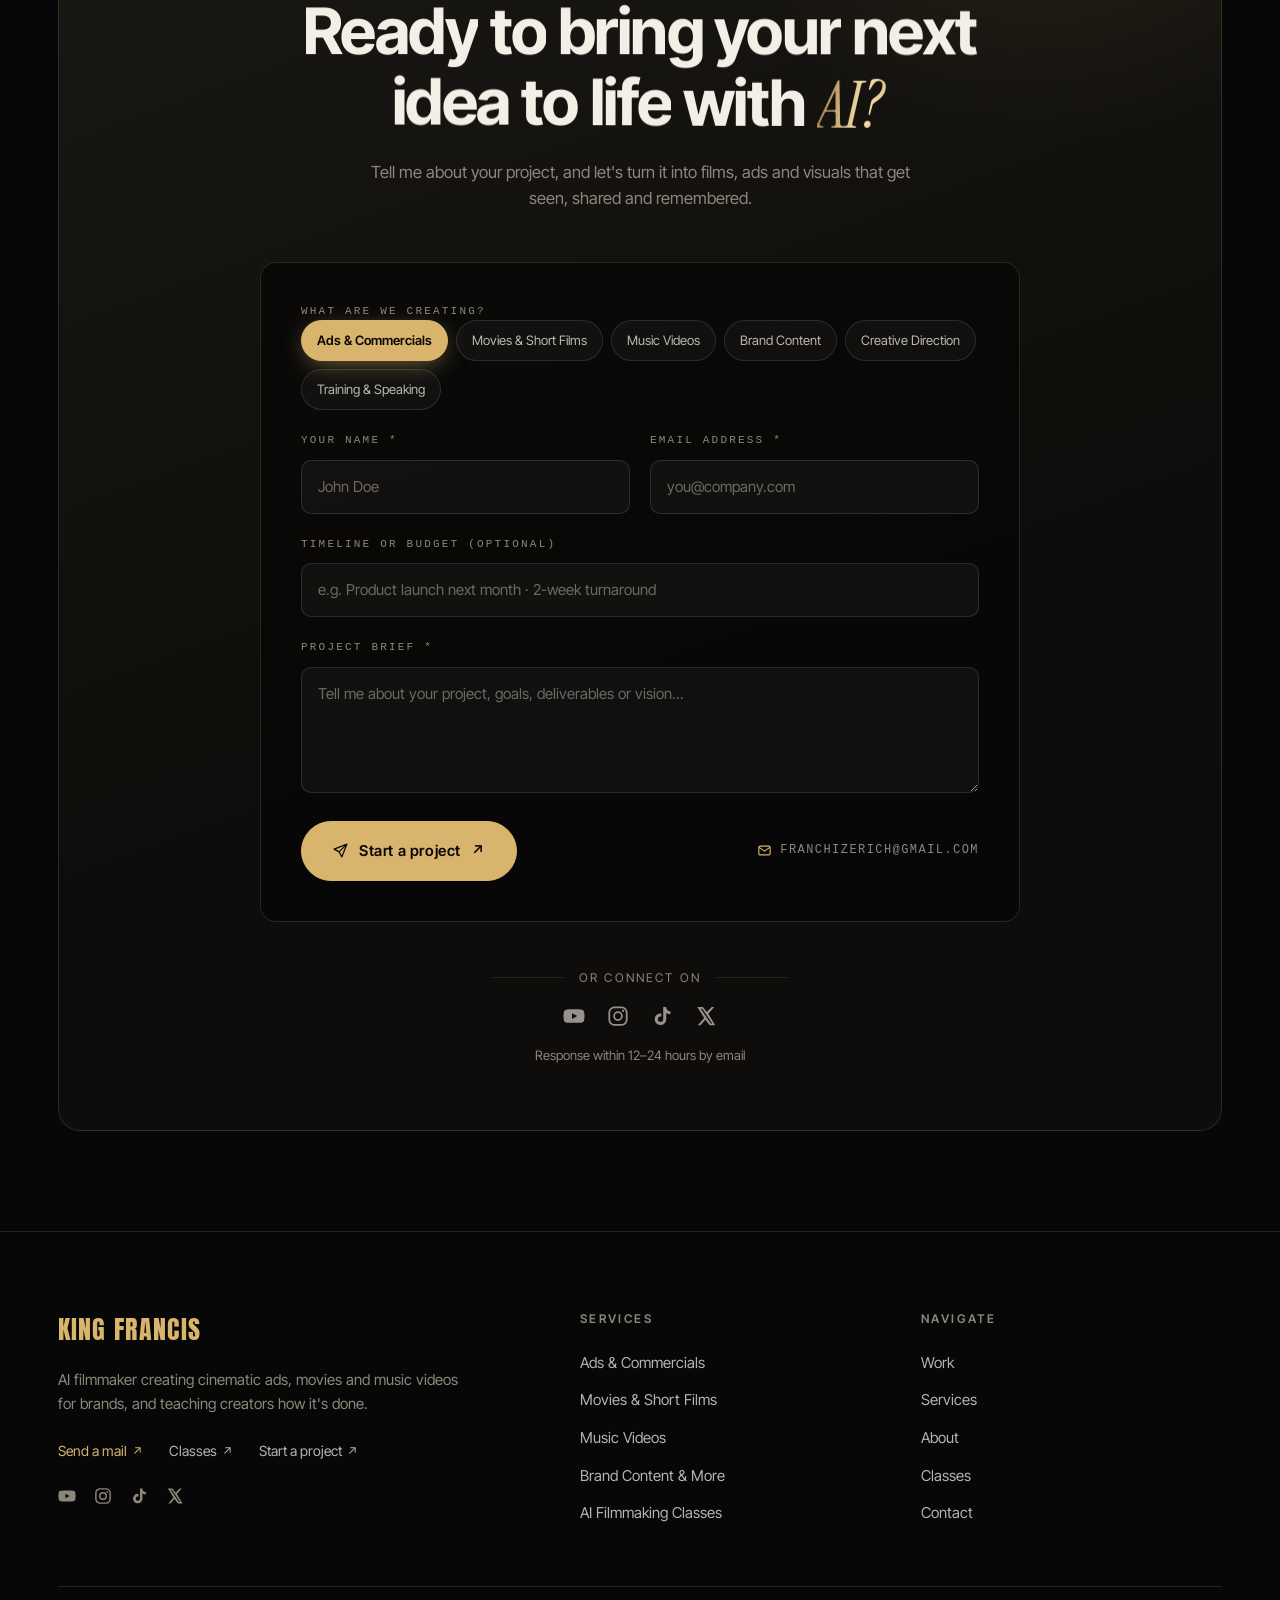
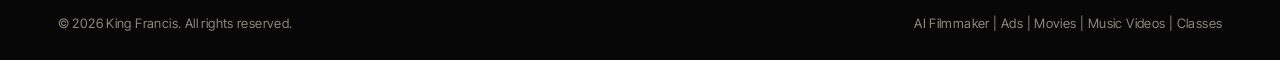
==== commit 3a947b07: "Replace loading screen with the King Francis logo sting animation Co-Authored-By: Claude Opus 5.5 <n" ====
--- a/index.html
+++ b/index.html
@@ -14,9 +14,13 @@
   <!-- LOADER -->
   <div class="loader" id="loader">
     <div class="loader-panel top"></div><div class="loader-panel bottom"></div>
-    <div class="loader-inner">
-      <div class="loader-name"><span data-name></span></div>
-      <div class="loader-count"><span id="count">0</span><i>%</i></div>
+    <div class="loader-glow" id="ldGlow"></div>
+    <div class="loader-inner" id="ldCarry">
+      <div class="ld-lockup" id="ldLockup">
+        <div class="ld-king" id="ldKing">King</div>
+        <div class="ld-mask"><div class="ld-name" id="ldName"></div></div>
+        <div class="ld-line" id="ldLine"><i></i><b id="ldFlash"></b></div>
+      </div>
     </div>
   </div>
 
--- a/css/style.css
+++ b/css/style.css
@@ -43,15 +43,20 @@
 @keyframes grain { 0%{transform:translate(0,0)} 20%{transform:translate(-4%,3%)} 40%{transform:translate(3%,-4%)} 60%{transform:translate(-2%,-2%)} 80%{transform:translate(4%,2%)} }
 
 /* ---------- loader ---------- */
-.loader { position: fixed; inset: 0; z-index: 400; display: grid; place-items: center; pointer-events: none; animation: loaderFailsafe 0s 6s forwards; }
+.loader { position: fixed; inset: 0; z-index: 400; display: grid; place-items: center; pointer-events: none; animation: loaderFailsafe 0s 8s forwards; }
 @keyframes loaderFailsafe { to { visibility: hidden; } }
 .loader-panel { position: absolute; left: 0; right: 0; height: 50.5%; background: #050505; pointer-events: auto; }
 .loader-panel.top { top: 0; } .loader-panel.bottom { bottom: 0; }
-.loader-inner { position: relative; text-align: center; display: grid; justify-items: center; gap: 14px; }
-@keyframes draw { to { stroke-dashoffset: 0; } }
-.loader-name { overflow: hidden; font-family: var(--display); font-size: clamp(36px, 6vw, 72px); text-transform: uppercase; letter-spacing: .02em; line-height: 1.1; }
-.loader-count { font-family: var(--serif); font-style: italic; font-size: 22px; color: var(--gold); }
-.loader-count i { font-style: normal; font-size: 14px; margin-left: 2px; }
+.loader-inner { position: relative; display: grid; place-items: center; }
+.loader-glow { position: absolute; left: 50%; top: 50%; width: min(1500px, 160vw); height: min(900px, 90vh); translate: -50% -50%; border-radius: 50%; background: radial-gradient(closest-side, rgba(217,180,108,.22), rgba(217,180,108,.07) 55%, rgba(217,180,108,0)); opacity: 0; pointer-events: none; }
+.ld-lockup { display: flex; flex-direction: column; align-items: flex-start; --ld: min(15.5vw, 170px); }
+.ld-king { position: relative; z-index: 2; font-family: var(--serif); font-style: italic; font-size: calc(var(--ld) * .64); line-height: 1; color: var(--gold-hi); margin: 0 0 calc(var(--ld) * -.25) calc(var(--ld) * .03); padding: 0 .12em .12em 0; text-shadow: 0 0 28px rgba(217,180,108,.45); clip-path: inset(-20% 106% -20% -5%); opacity: 0; }
+.ld-mask { overflow: hidden; padding-top: calc(var(--ld) * .13); margin-top: calc(var(--ld) * -.13); }
+.ld-name { display: flex; text-transform: uppercase; font-family: var(--display); font-size: var(--ld); line-height: .9; letter-spacing: .005em; color: var(--ink); white-space: nowrap; }
+.ld-name span { display: inline-block; }
+.ld-line { position: relative; width: 100%; height: 3px; margin-top: calc(var(--ld) * .076); transform: scaleX(.012); }
+.ld-line i { position: absolute; inset: 0; border-radius: 4px; background: linear-gradient(90deg, rgba(148,113,58,0), var(--gold) 18%, var(--gold-hi) 50%, var(--gold) 82%, rgba(148,113,58,0)); box-shadow: 0 0 18px 2px rgba(217,180,108,.55), 0 0 60px 6px rgba(217,180,108,.25); }
+.ld-line b { position: absolute; left: 50%; top: 50%; width: 140%; height: calc(var(--ld) * .7); translate: -50% -50%; background: radial-gradient(closest-side, rgba(246,226,174,.55), rgba(246,226,174,0)); opacity: 0; }
 
 /* ---------- cursor ---------- */
 .cursor-dot, .cursor-ring { position: fixed; top: 0; left: 0; pointer-events: none; z-index: 350; border-radius: 50%; }
@@ -337,7 +342,7 @@
 .rule h4 { font-family: var(--sans); font-weight: 300; font-size: clamp(22px, 2vw, 28px); margin: 22px 0 10px; transition: color .4s; }
 .rule:hover h4 { color: var(--gold-hi); }
 .rule p { font-family: var(--mono); font-size: 13px; line-height: 1.65; color: var(--muted); max-width: 320px; }
-.rules-close { font-family: var(--sans); font-weight: 200; font-size: clamp(34px, 5vw, 72px); line-height: 1.12; letter-spacing: -.02em; max-width: 18ch; margin-top: clamp(50px, 7vw, 100px); }
+.rules-close { font-family: var(--sans); font-weight: 200; font-size: clamp(34px, 5vw, 72px); line-height: 1.12; letter-spacing: -.02em; max-width: 18ch; margin: clamp(50px, 7vw, 100px) auto 0; text-align: center; }
 .rules-close .rw { opacity: .15; }
 
 /* ---------- contact ---------- */
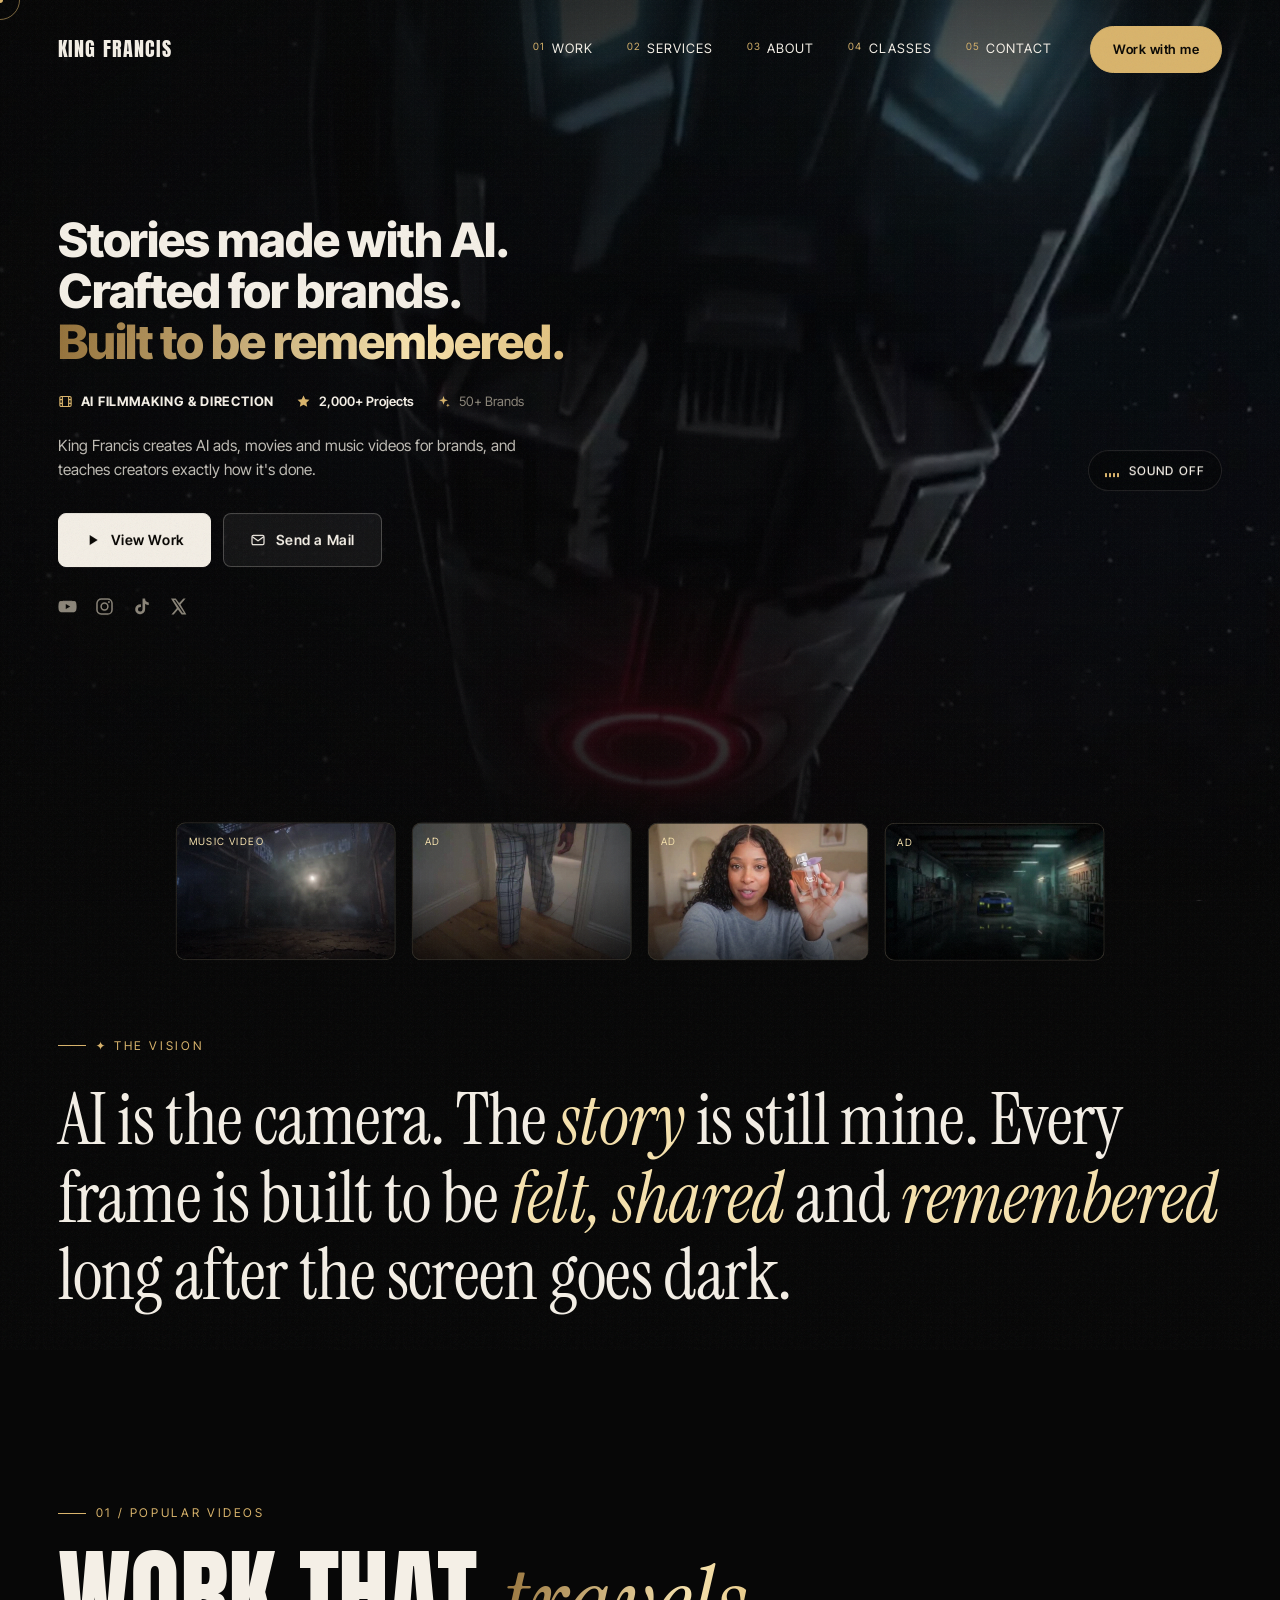
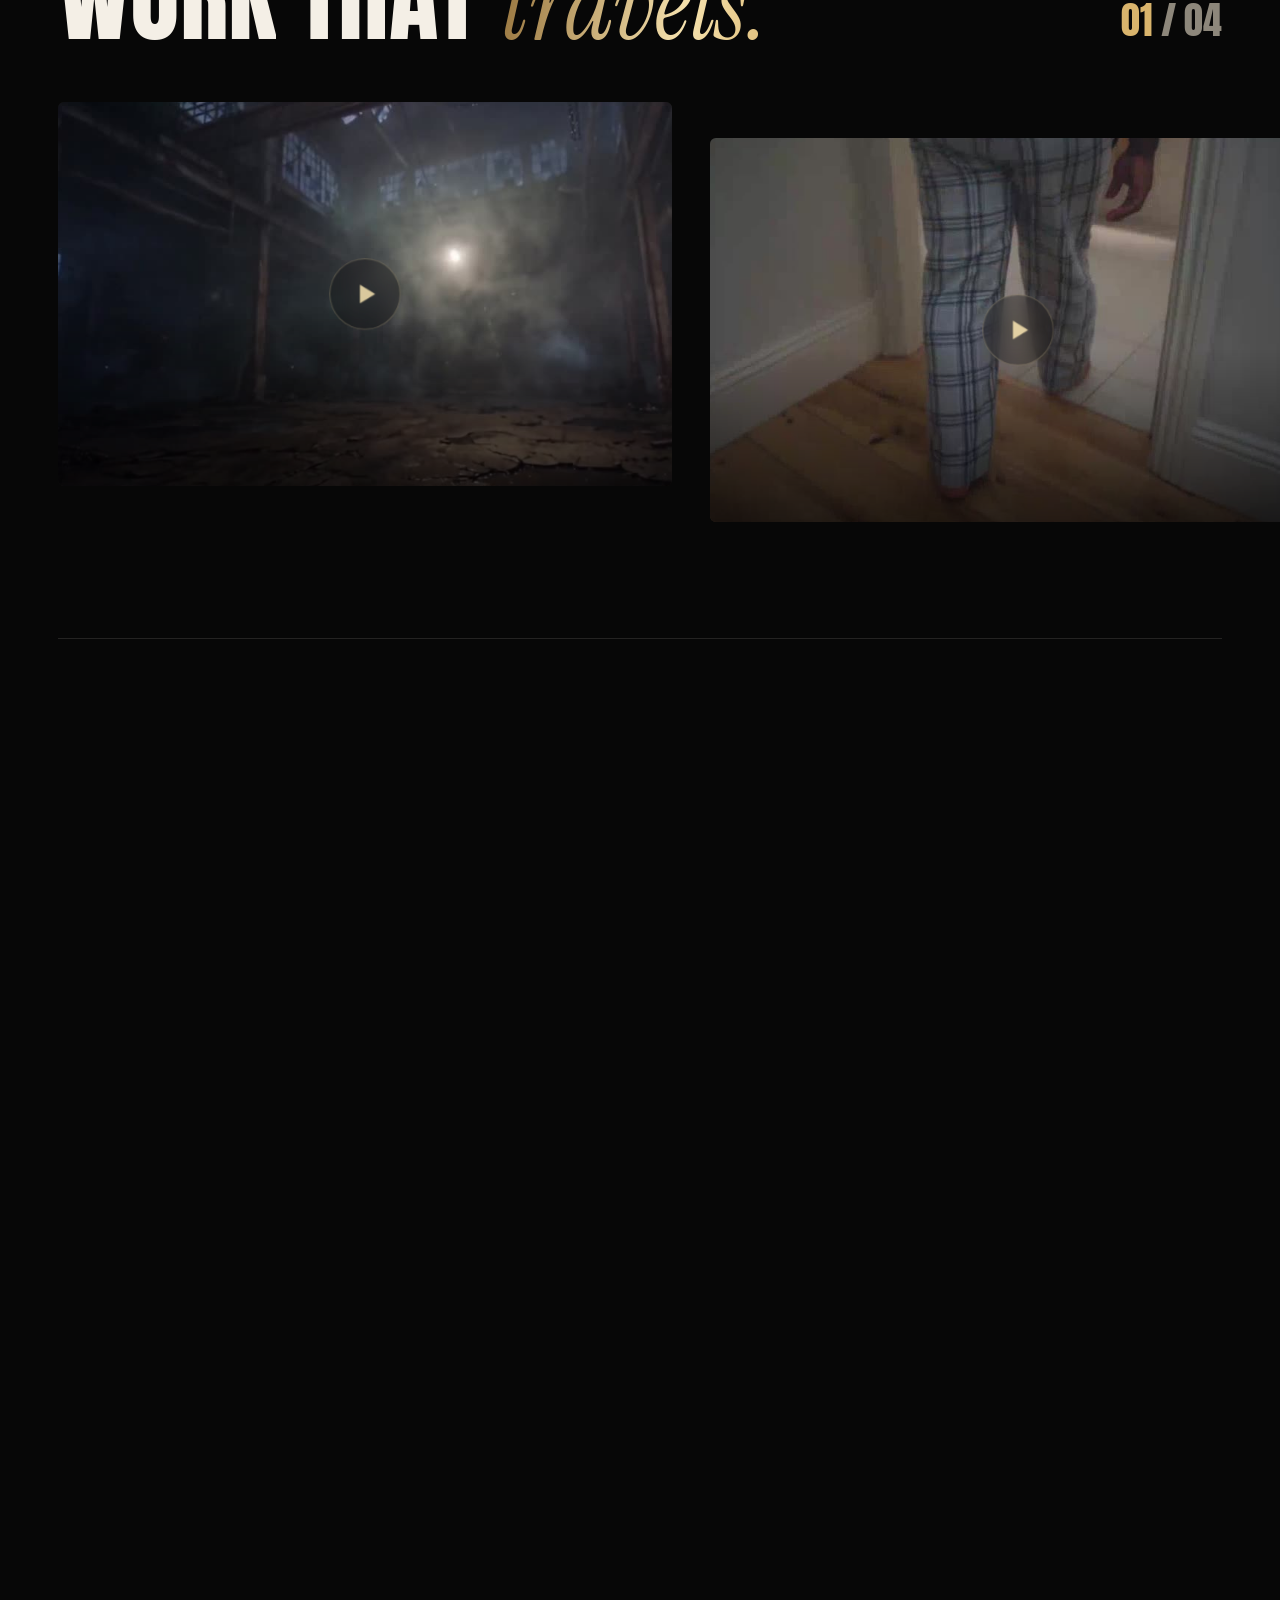
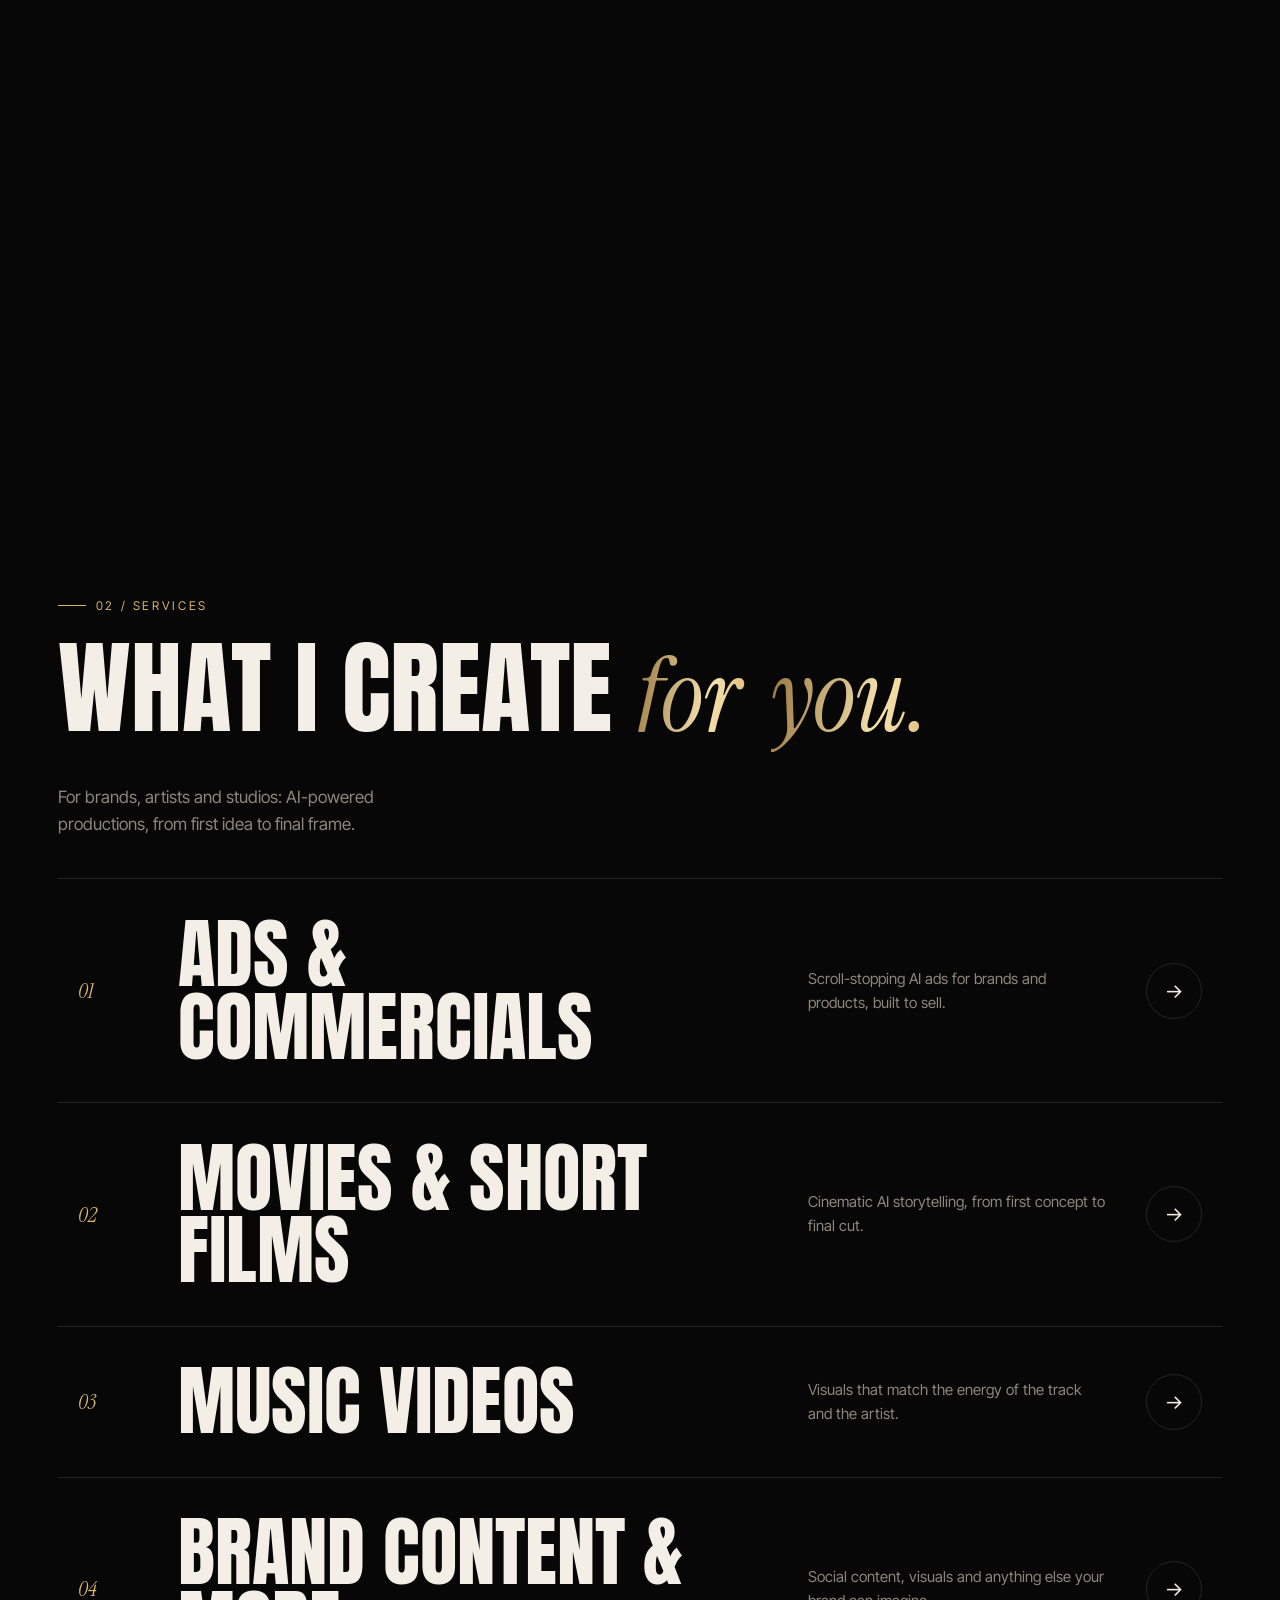
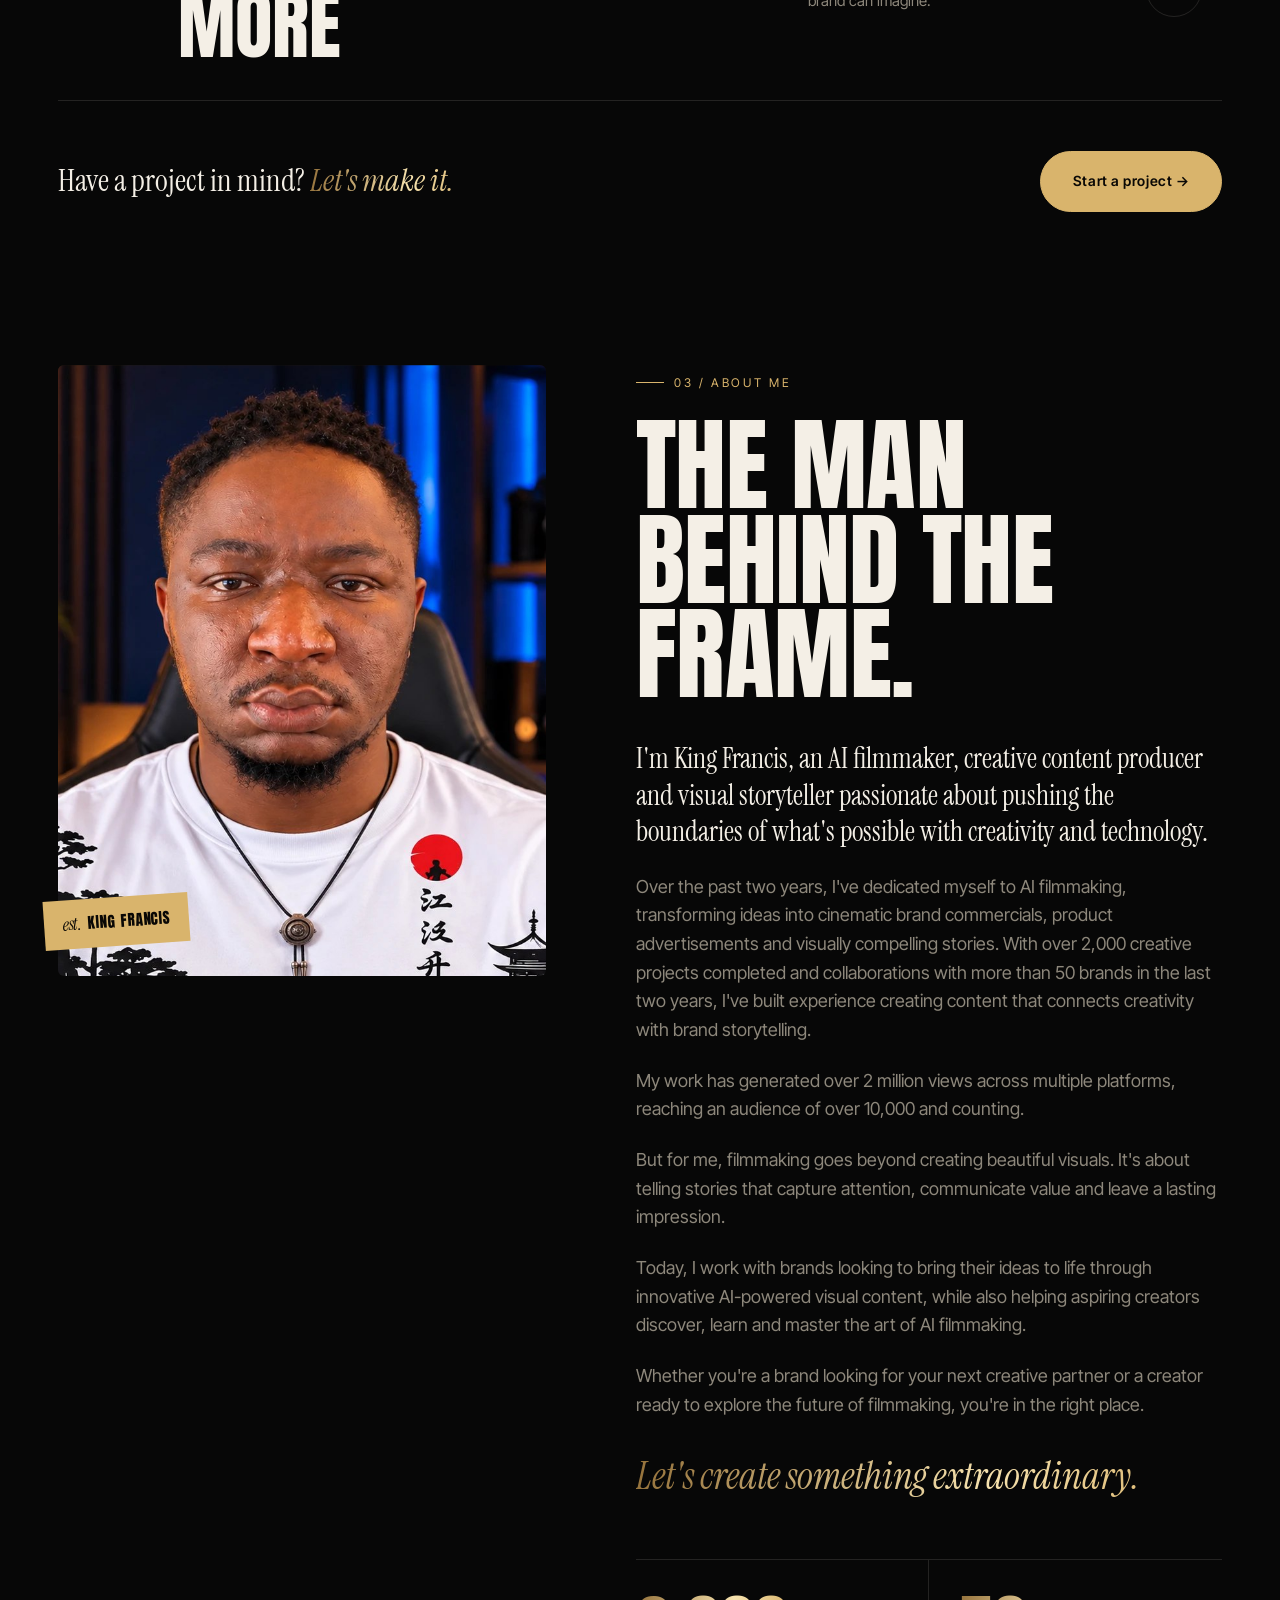
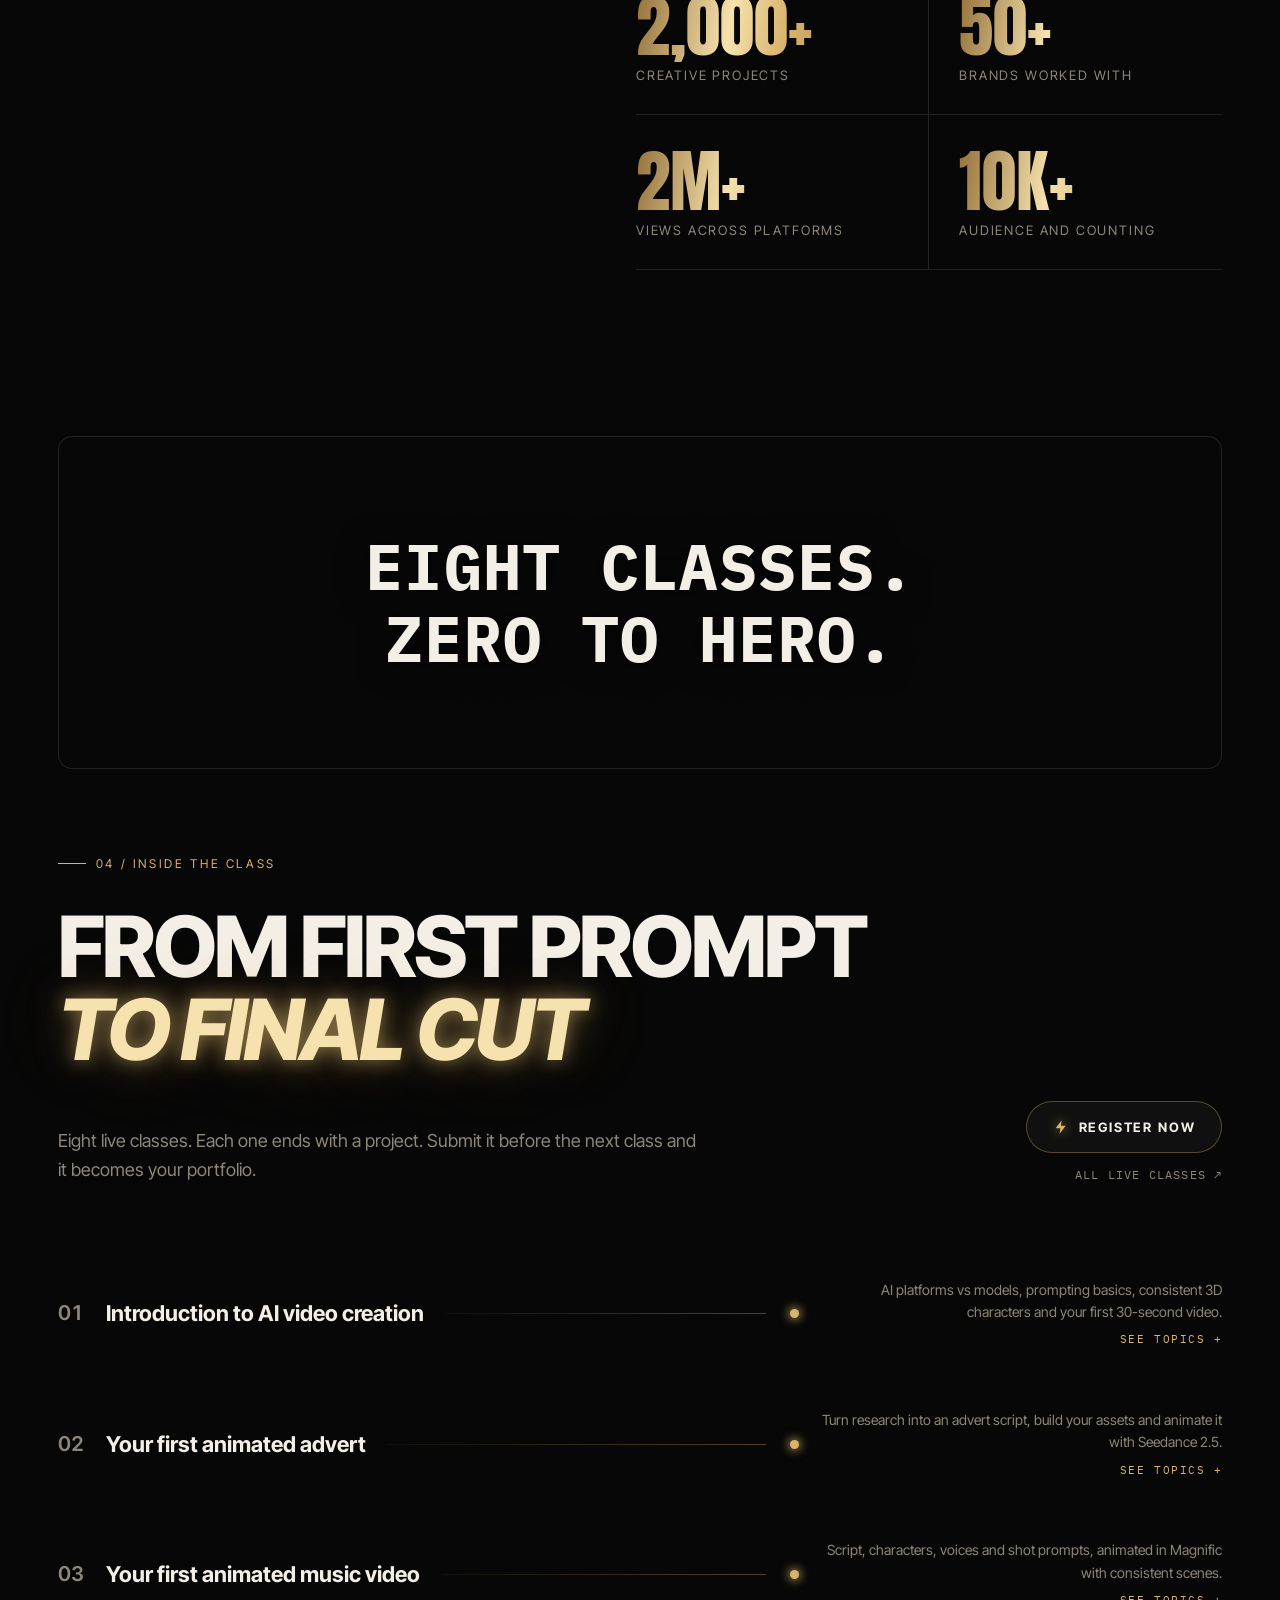
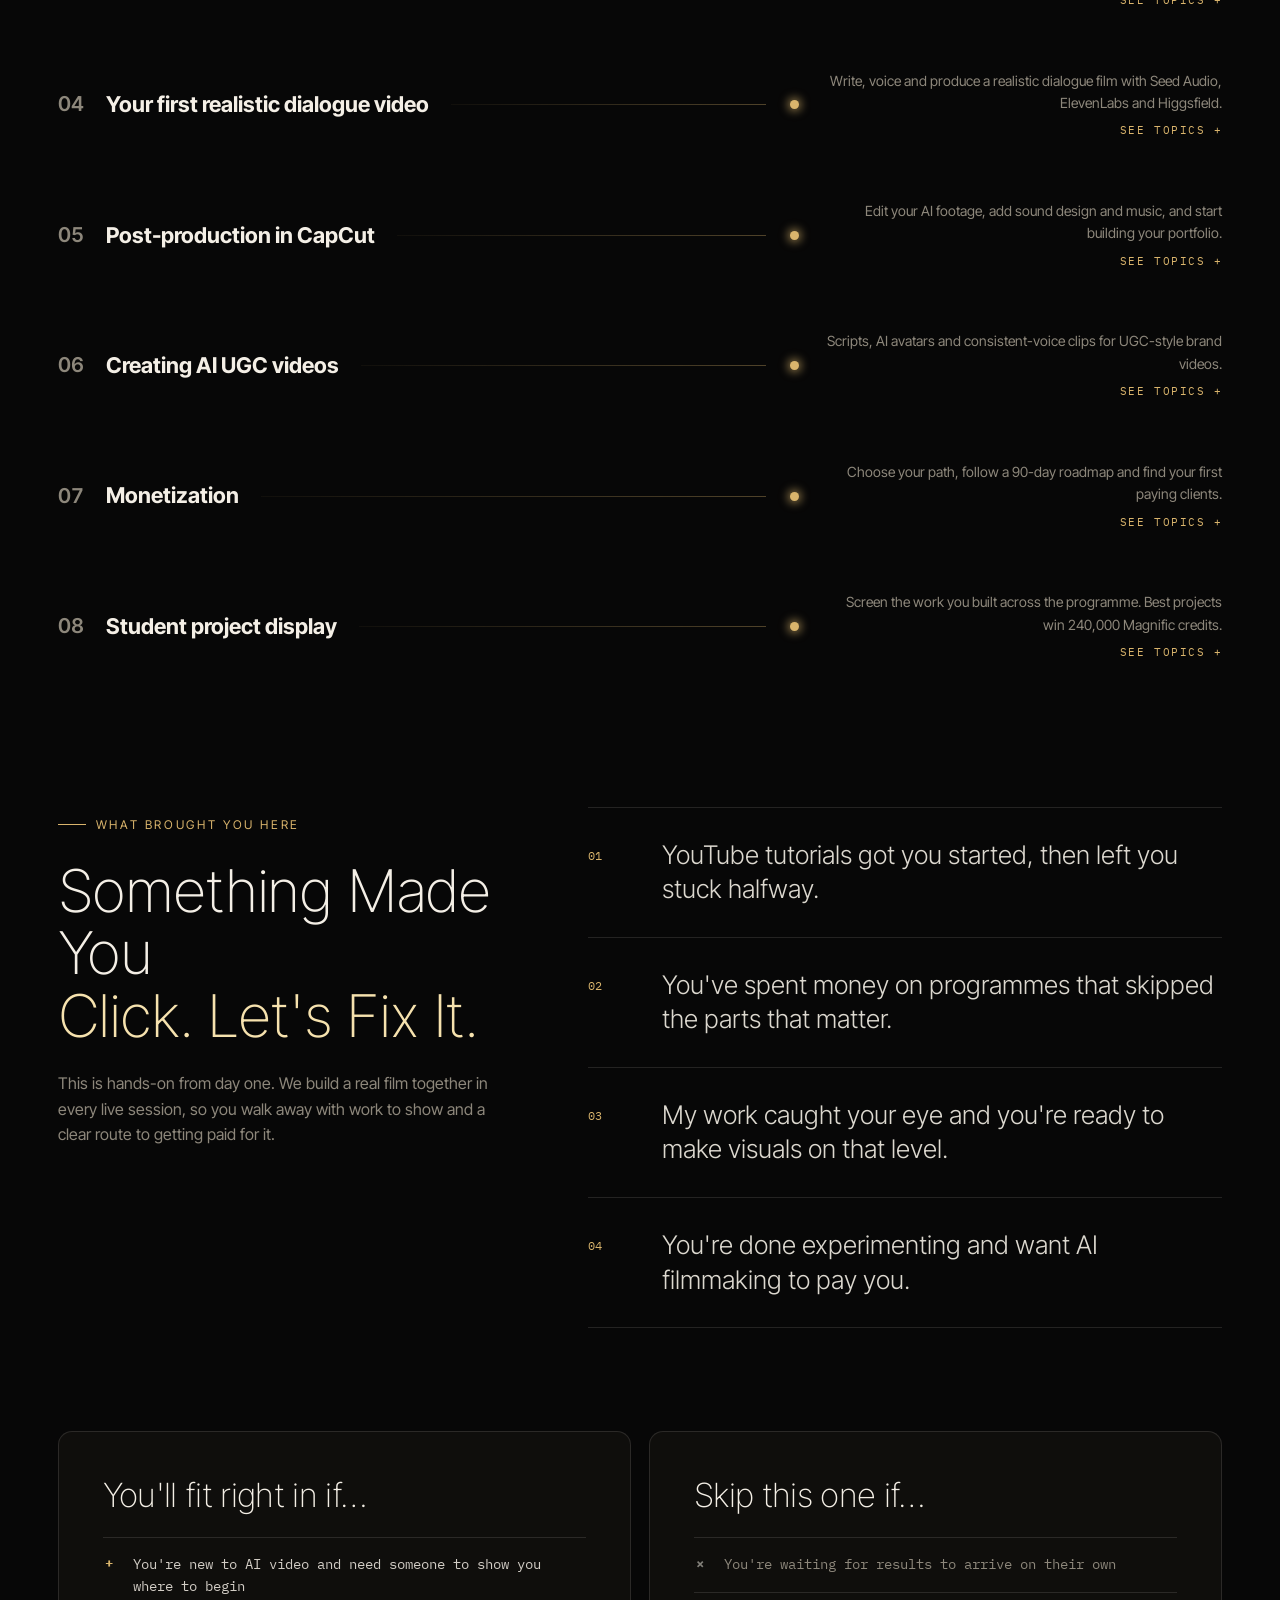
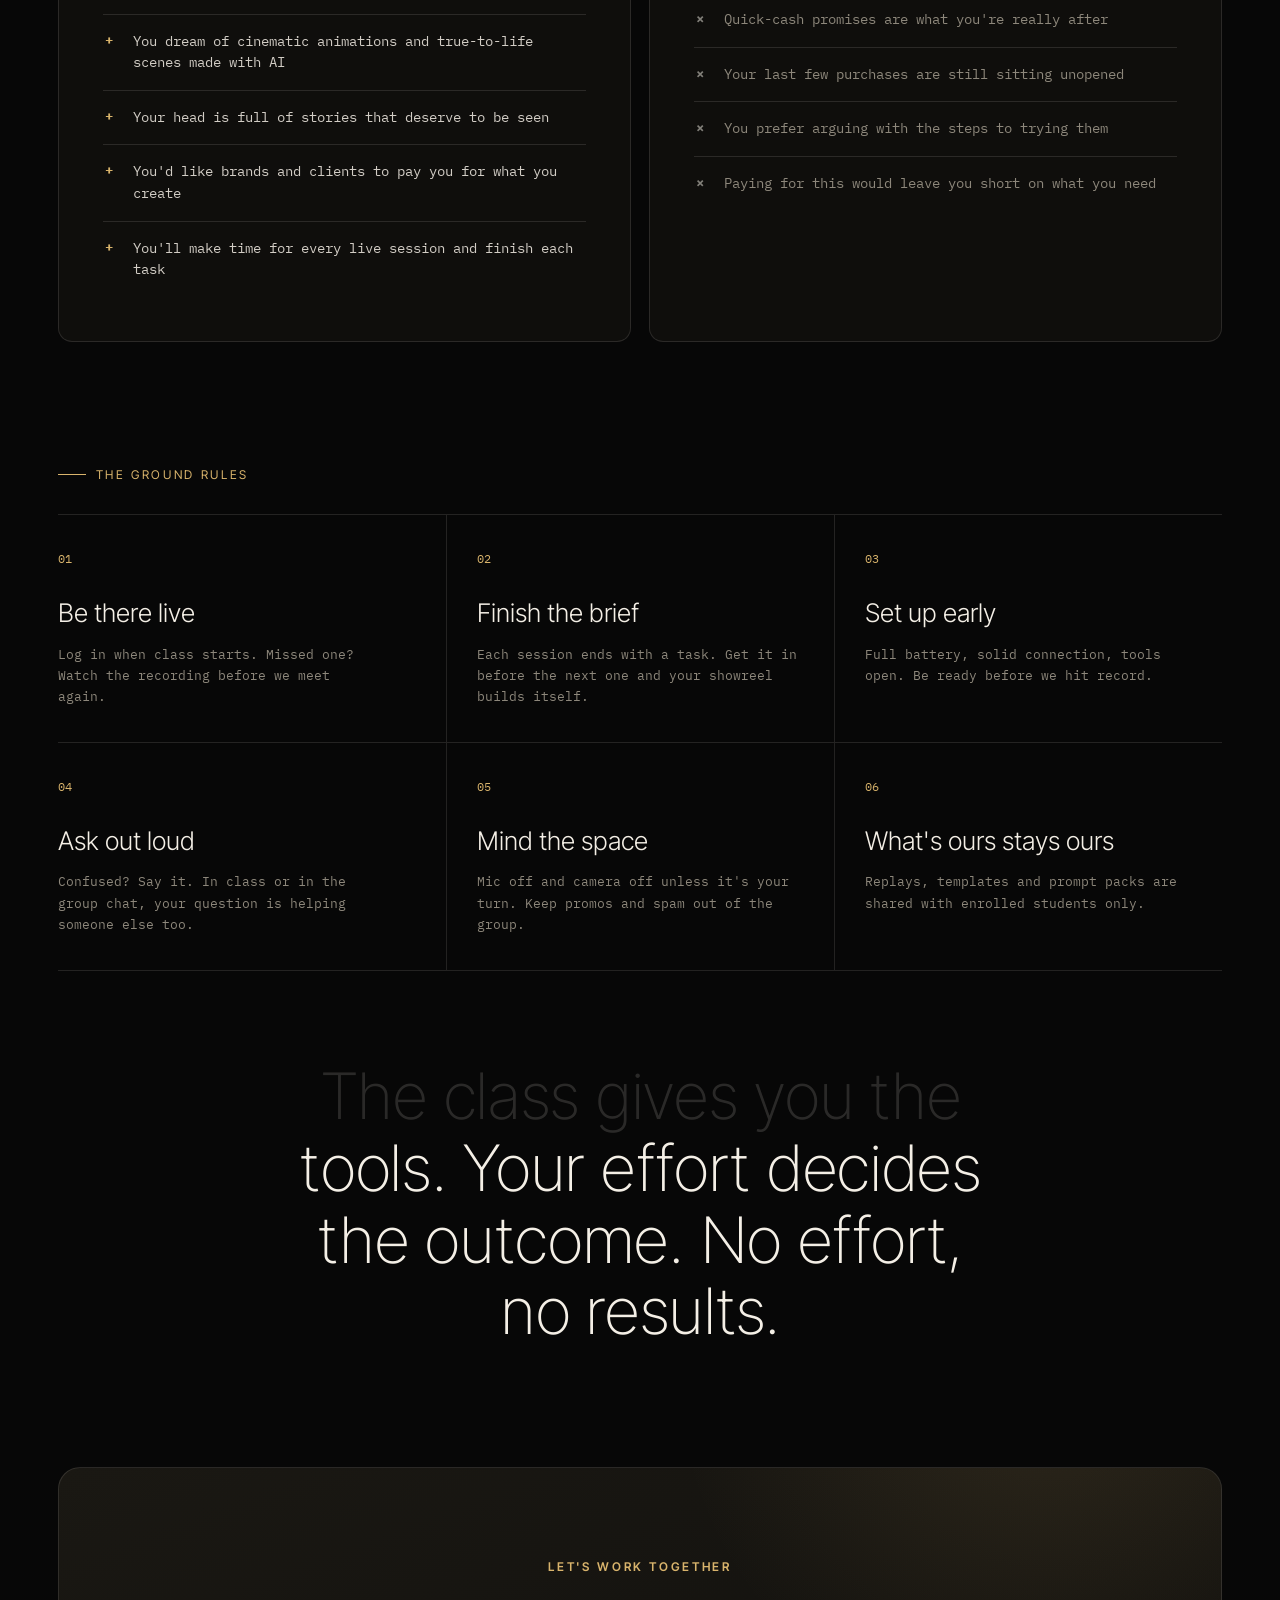
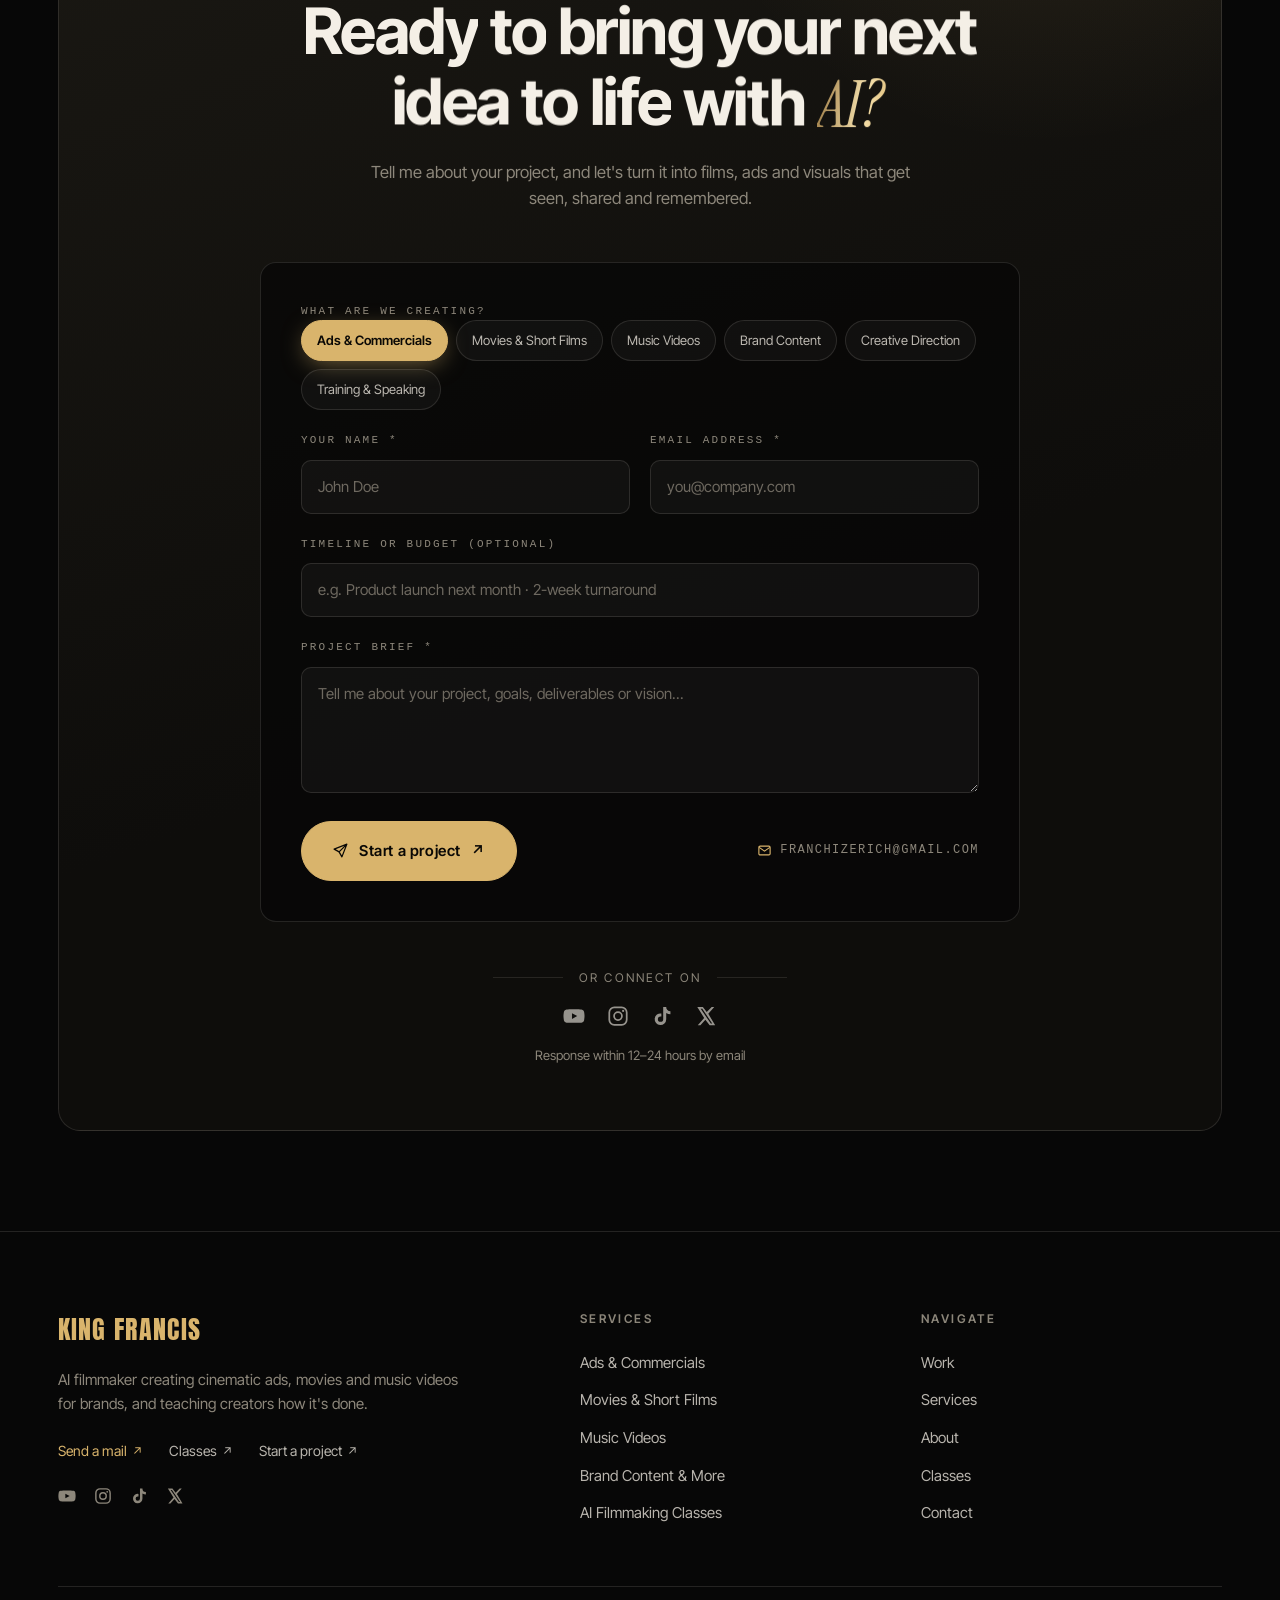
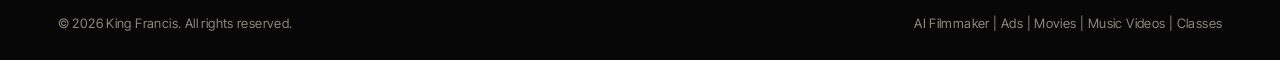
==== commit a8b4bd5a: "Loader: one-line KING FRANCIS in Anton and restore the percentage counter Co-Authored-By: Claude Opu" ====
--- a/index.html
+++ b/index.html
@@ -17,9 +17,9 @@
     <div class="loader-glow" id="ldGlow"></div>
     <div class="loader-inner" id="ldCarry">
       <div class="ld-lockup" id="ldLockup">
-        <div class="ld-king" id="ldKing">King</div>
         <div class="ld-mask"><div class="ld-name" id="ldName"></div></div>
         <div class="ld-line" id="ldLine"><i></i><b id="ldFlash"></b></div>
+        <div class="ld-count" id="ldCount"><span id="count">0</span><i>%</i></div>
       </div>
     </div>
   </div>
--- a/css/style.css
+++ b/css/style.css
@@ -49,10 +49,12 @@
 .loader-panel.top { top: 0; } .loader-panel.bottom { bottom: 0; }
 .loader-inner { position: relative; display: grid; place-items: center; }
 .loader-glow { position: absolute; left: 50%; top: 50%; width: min(1500px, 160vw); height: min(900px, 90vh); translate: -50% -50%; border-radius: 50%; background: radial-gradient(closest-side, rgba(217,180,108,.22), rgba(217,180,108,.07) 55%, rgba(217,180,108,0)); opacity: 0; pointer-events: none; }
-.ld-lockup { display: flex; flex-direction: column; align-items: flex-start; --ld: min(15.5vw, 170px); }
-.ld-king { position: relative; z-index: 2; font-family: var(--serif); font-style: italic; font-size: calc(var(--ld) * .64); line-height: 1; color: var(--gold-hi); margin: 0 0 calc(var(--ld) * -.25) calc(var(--ld) * .03); padding: 0 .12em .12em 0; text-shadow: 0 0 28px rgba(217,180,108,.45); clip-path: inset(-20% 106% -20% -5%); opacity: 0; }
+.ld-lockup { display: flex; flex-direction: column; align-items: flex-start; --ld: min(11.5vw, 118px); }
+.ld-name .gold { color: var(--gold-hi); text-shadow: 0 0 28px rgba(217,180,108,.4); }
+.ld-count { align-self: center; margin-top: calc(var(--ld) * .32); font-family: var(--serif); font-style: italic; font-size: clamp(18px, calc(var(--ld) * .2), 24px); color: var(--gold); font-variant-numeric: tabular-nums; }
+.ld-count i { font-style: normal; font-size: .64em; margin-left: 2px; }
 .ld-mask { overflow: hidden; padding-top: calc(var(--ld) * .13); margin-top: calc(var(--ld) * -.13); }
-.ld-name { display: flex; text-transform: uppercase; font-family: var(--display); font-size: var(--ld); line-height: .9; letter-spacing: .005em; color: var(--ink); white-space: nowrap; }
+.ld-name { display: flex; gap: 0; text-transform: uppercase; font-family: var(--display); font-size: var(--ld); line-height: .9; letter-spacing: .005em; color: var(--ink); white-space: nowrap; }
 .ld-name span { display: inline-block; }
 .ld-line { position: relative; width: 100%; height: 3px; margin-top: calc(var(--ld) * .076); transform: scaleX(.012); }
 .ld-line i { position: absolute; inset: 0; border-radius: 4px; background: linear-gradient(90deg, rgba(148,113,58,0), var(--gold) 18%, var(--gold-hi) 50%, var(--gold) 82%, rgba(148,113,58,0)); box-shadow: 0 0 18px 2px rgba(217,180,108,.55), 0 0 60px 6px rgba(217,180,108,.25); }
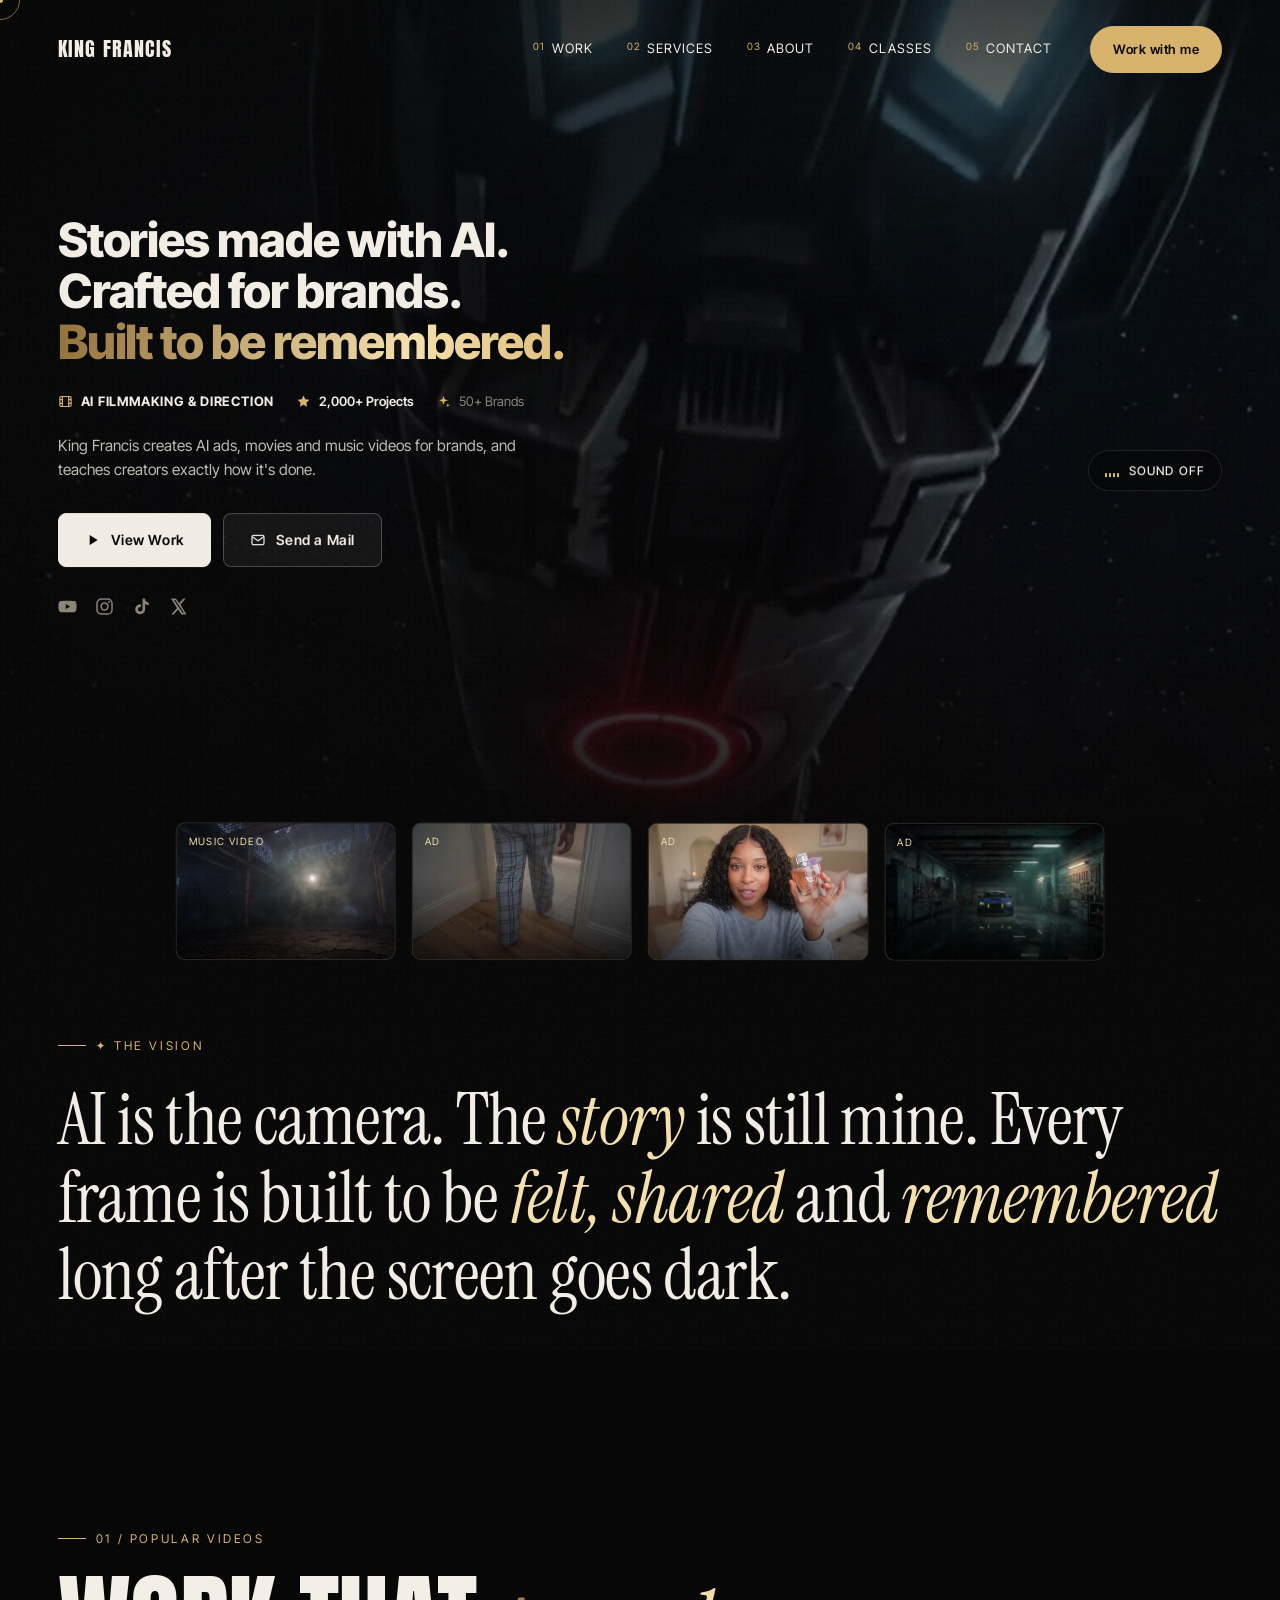
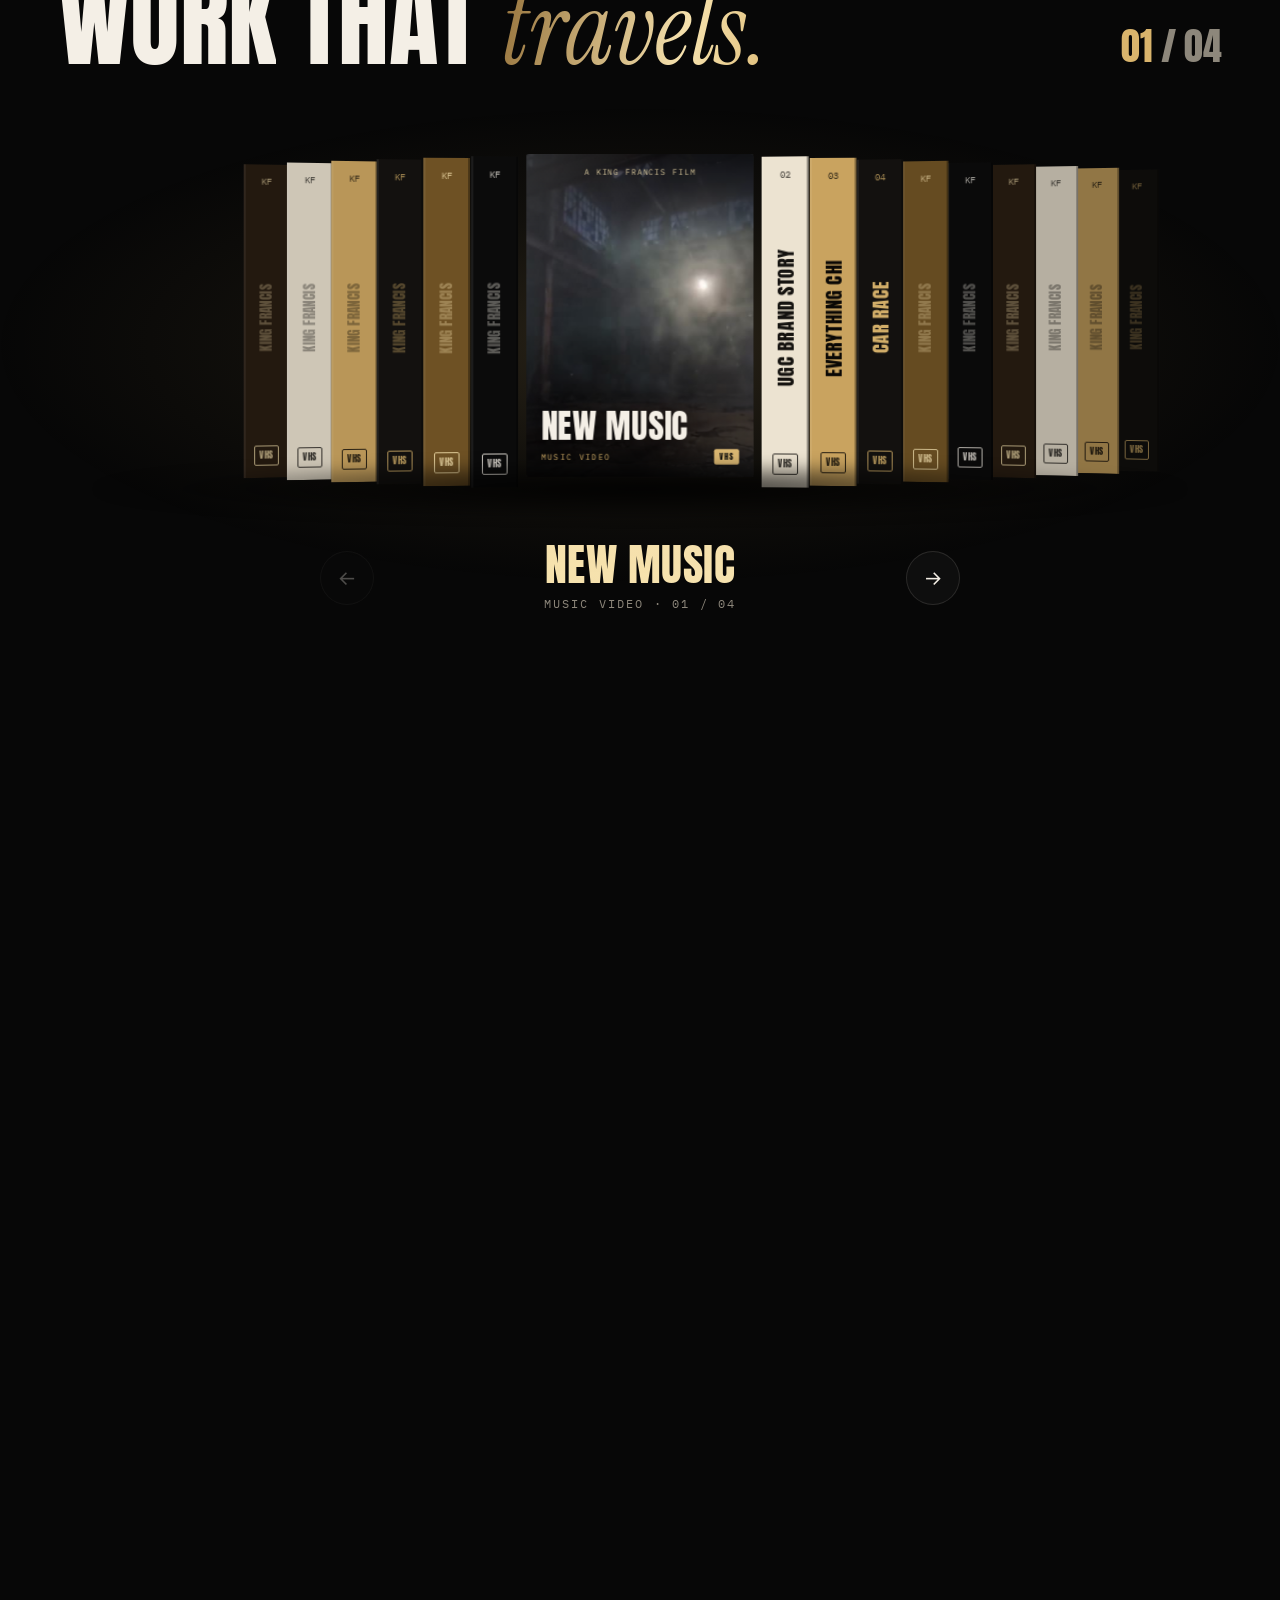
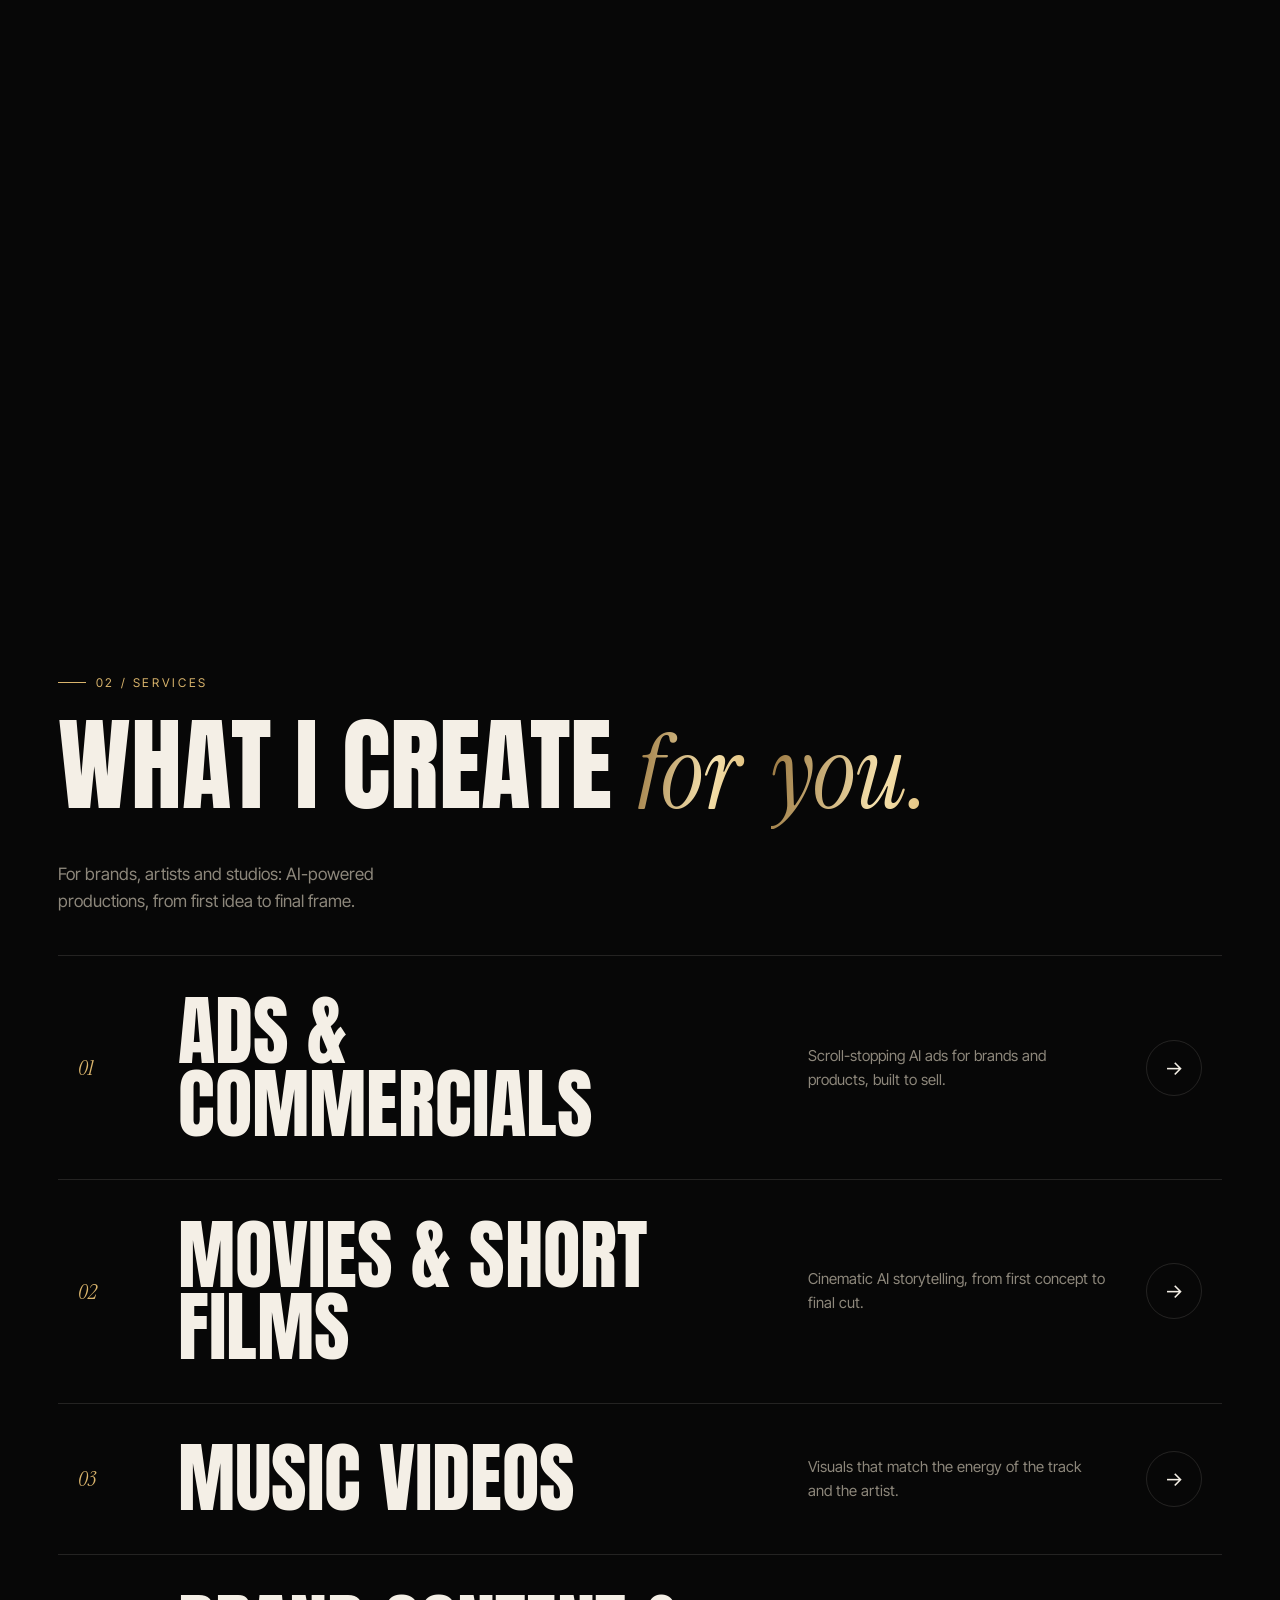
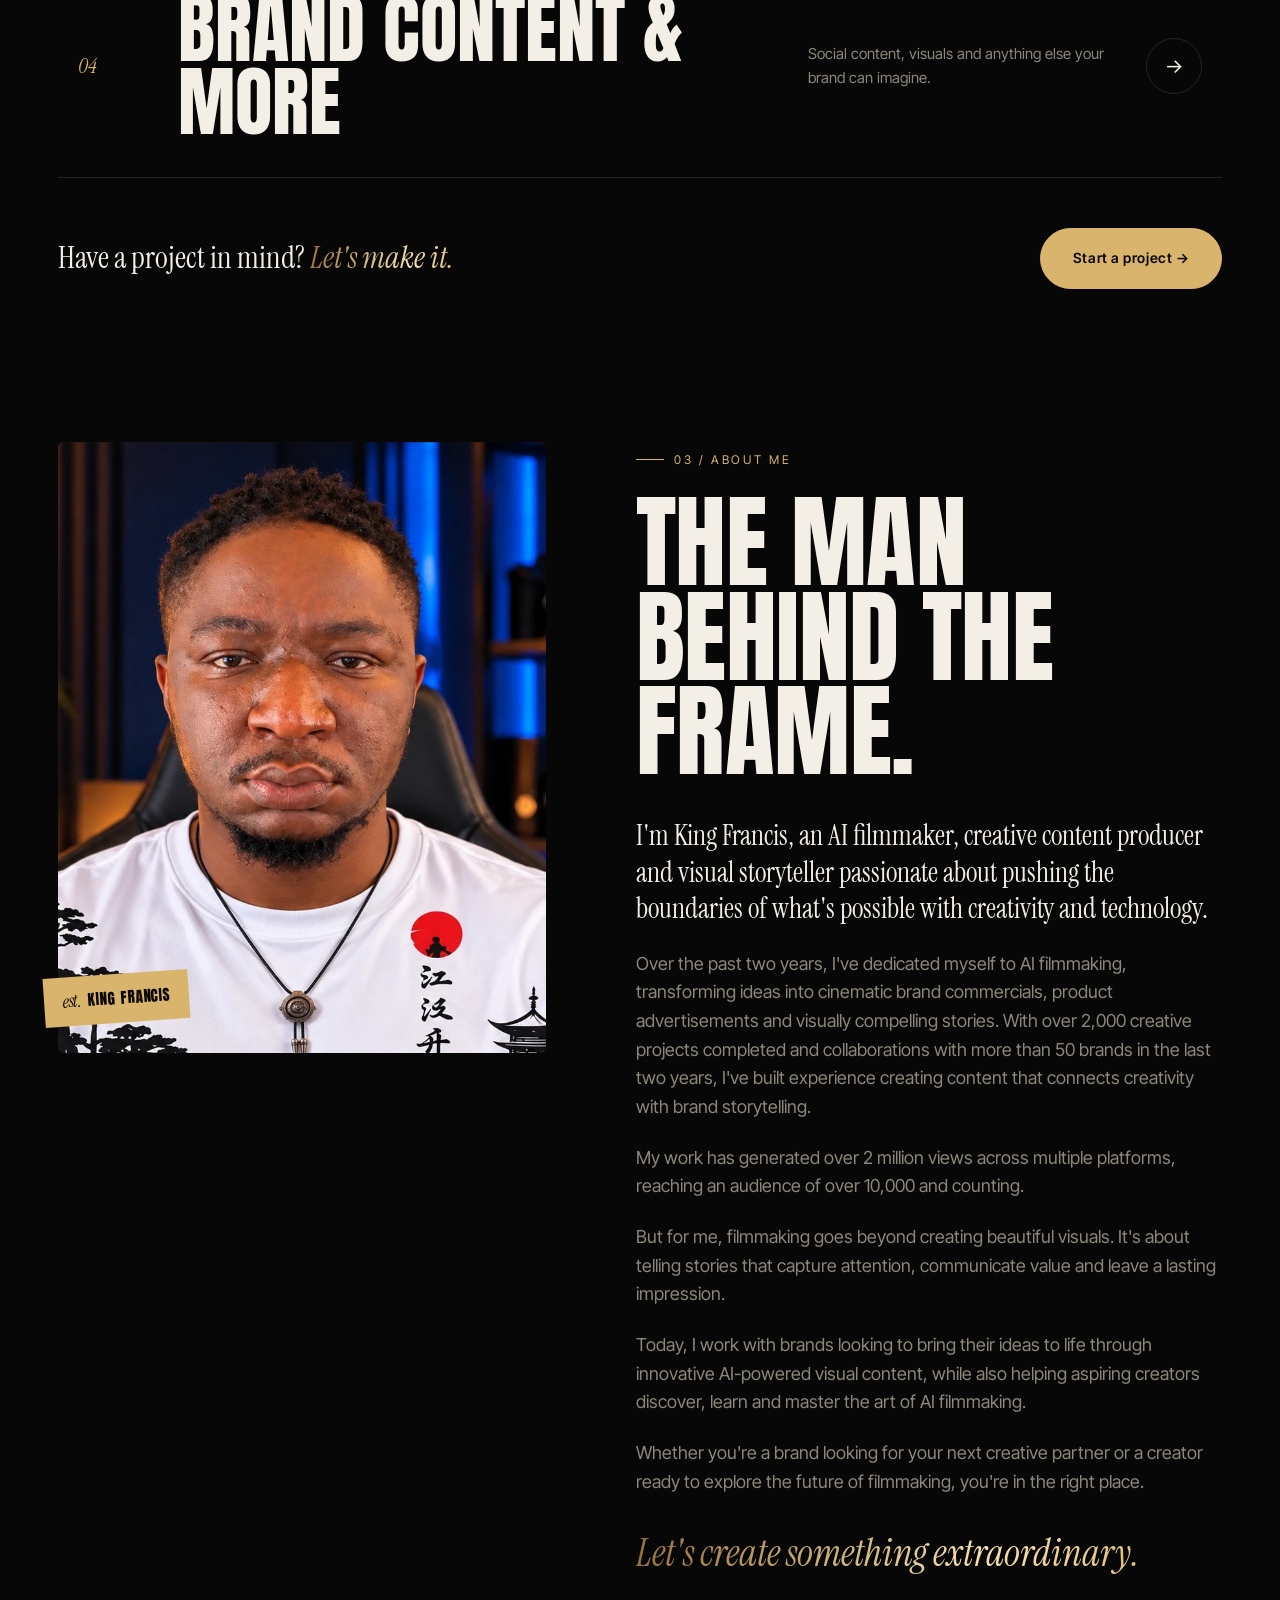
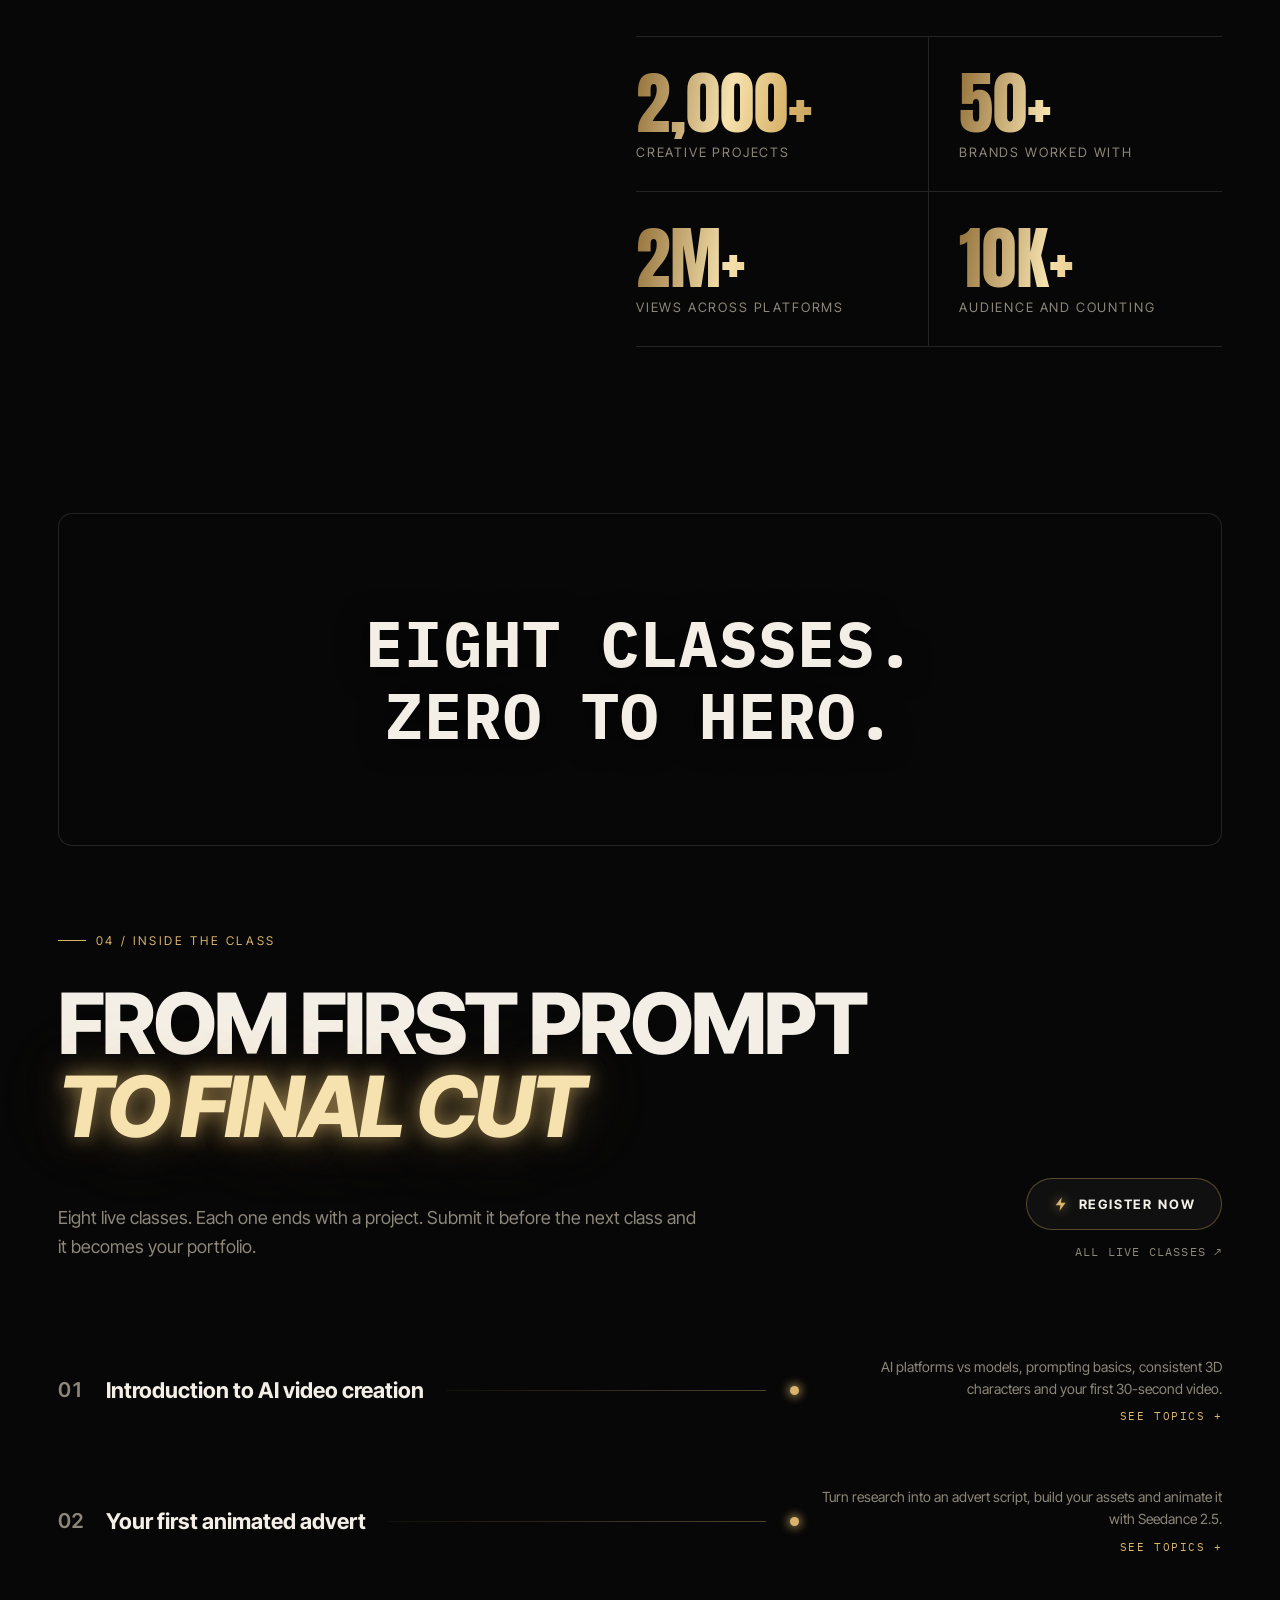
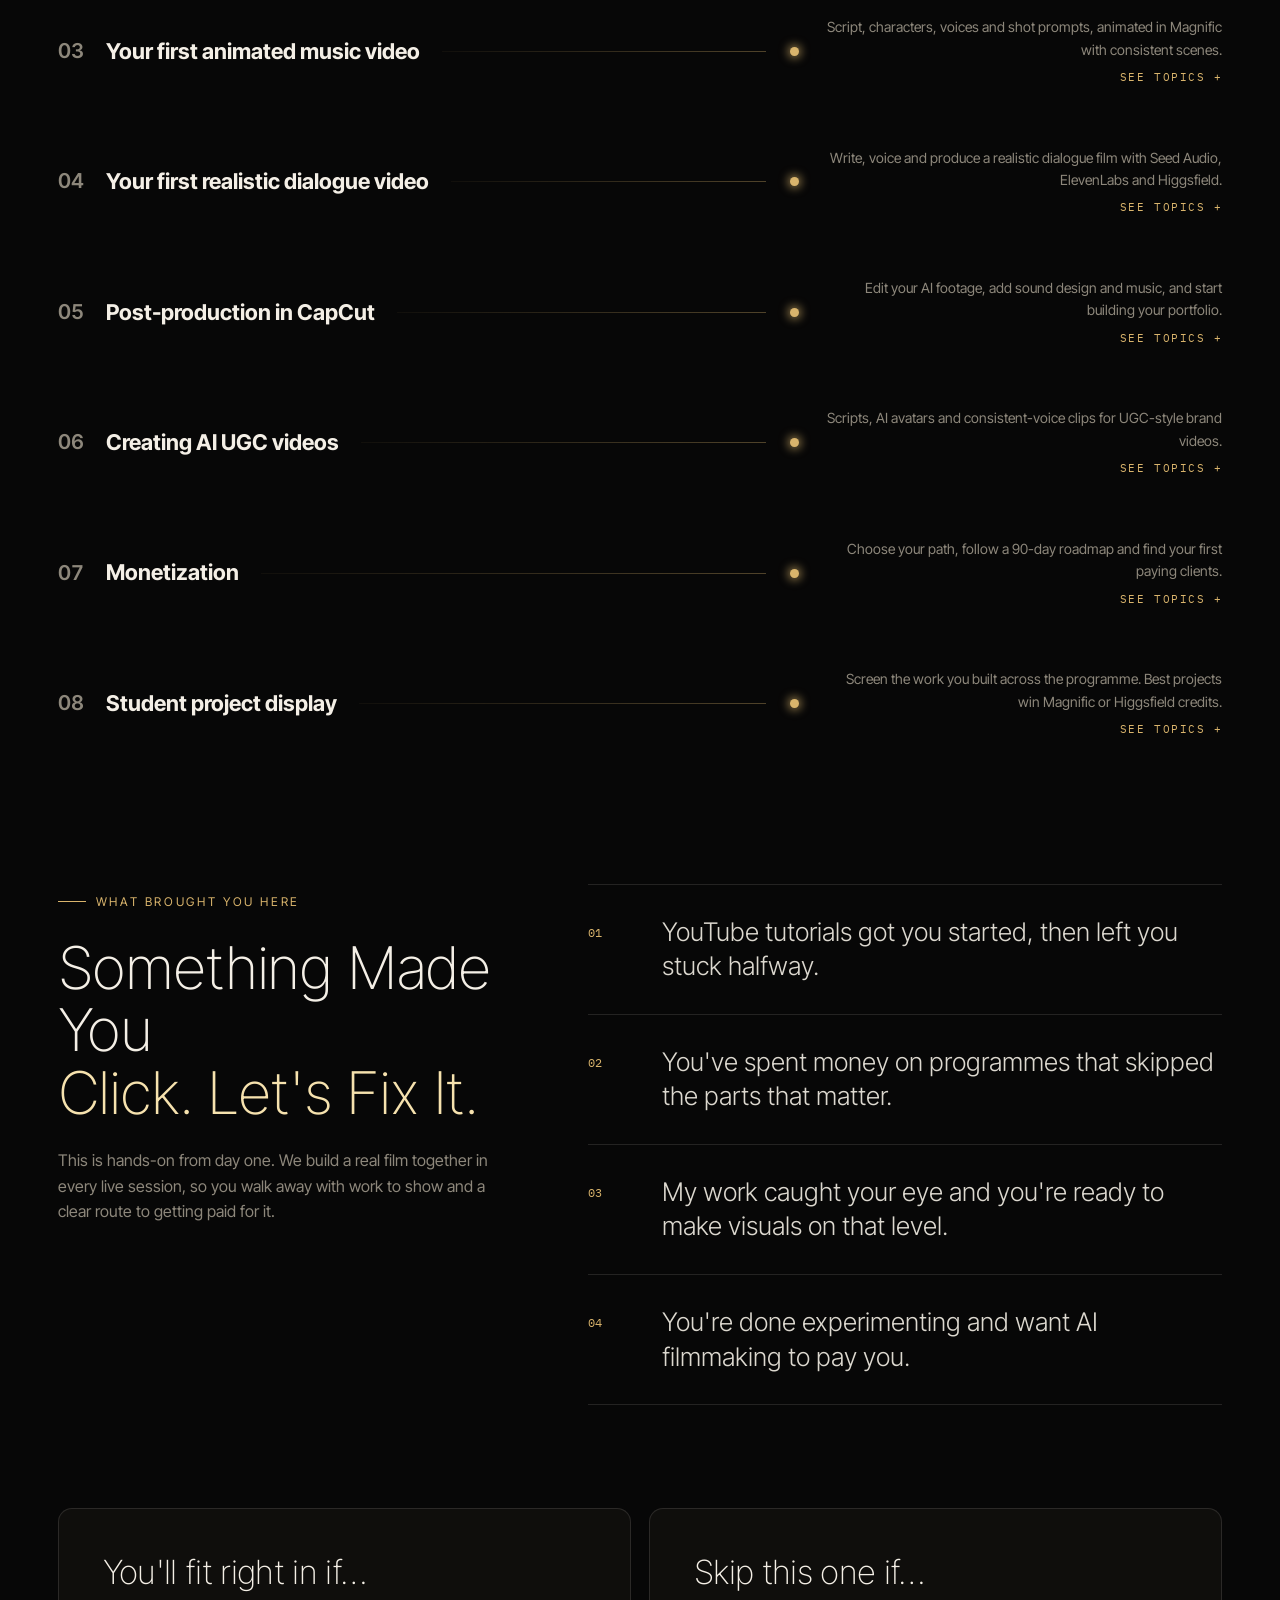
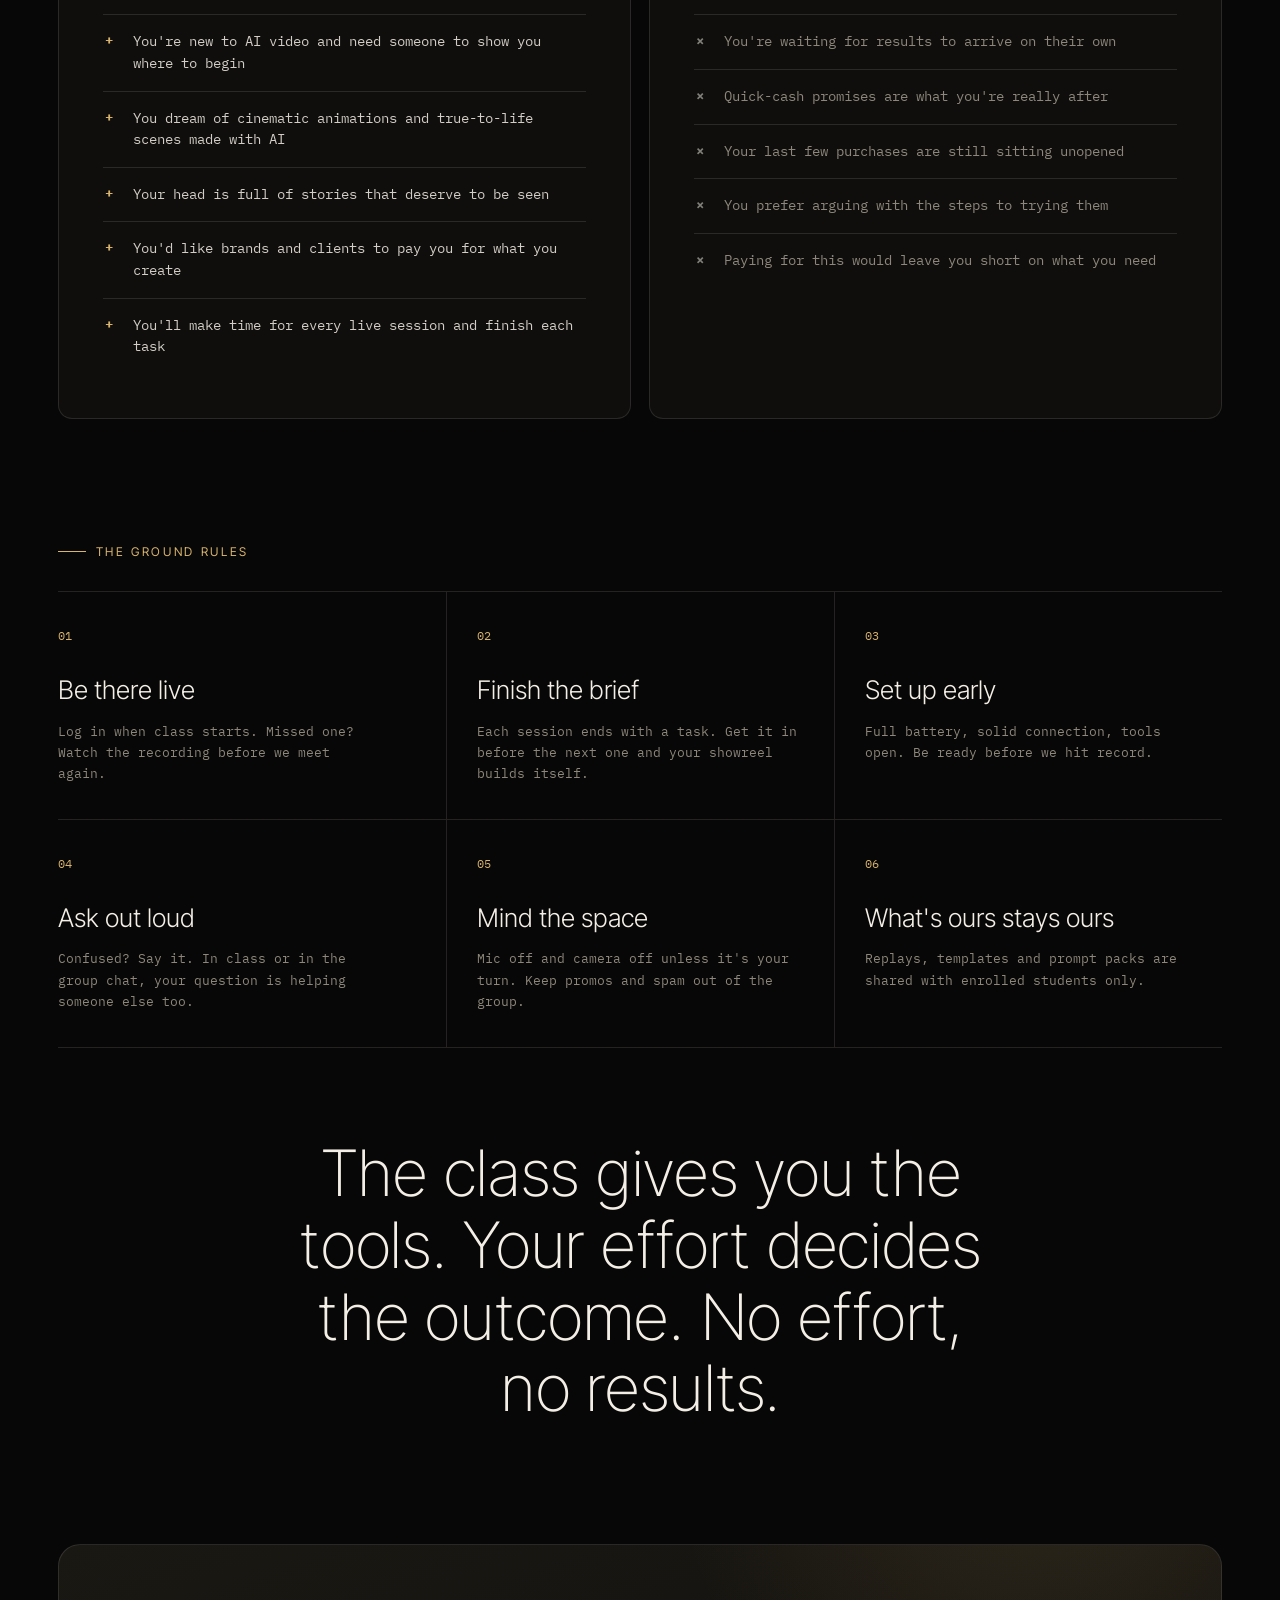
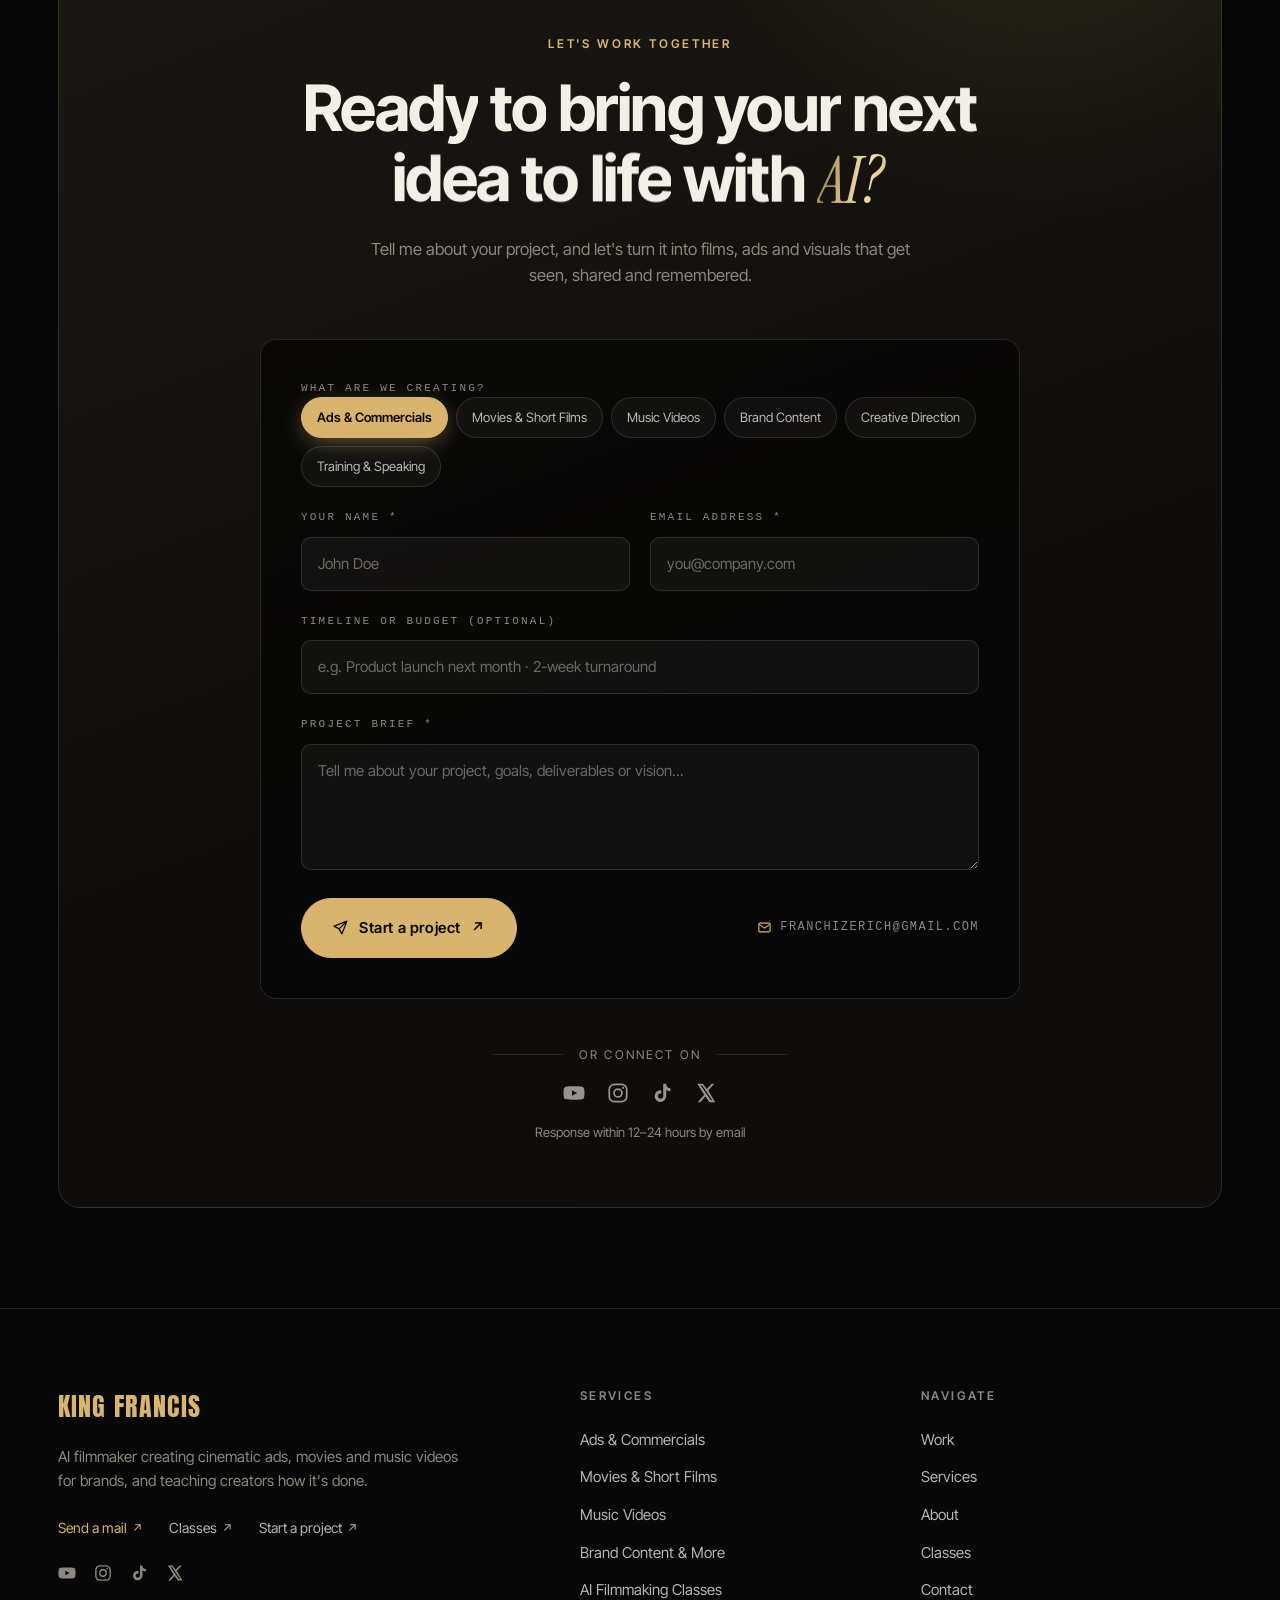
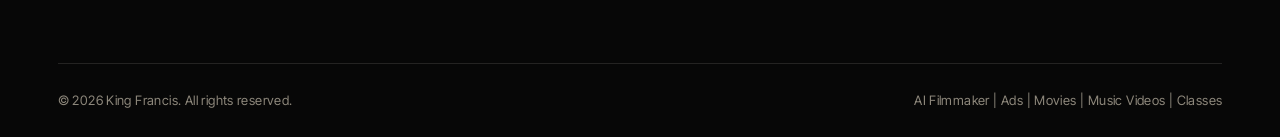
==== commit d0112b95: "Popular videos: 3D VHS tape shelf driven by scroll, arrows and swipe Co-Authored-By: Claude Opus 5.5" ====
--- a/index.html
+++ b/index.html
@@ -96,8 +96,19 @@
         </div>
         <div class="work-counter"><b id="workNow">01</b><span>/</span><span id="workTotal">06</span></div>
       </div>
-      <div class="work-track" id="workTrack"></div>
-      <div class="work-progress"><i id="workBar"></i></div>
+      <div class="shelf" id="shelf">
+        <div class="shelf-glow"></div>
+        <div class="shelf-stage" id="shelfStage"></div>
+        <div class="shelf-floor"></div>
+      </div>
+      <div class="shelf-info">
+        <button class="shelf-arrow" id="shelfPrev" aria-label="Previous video">&larr;</button>
+        <div class="shelf-caption">
+          <h3 class="shelf-title" id="shelfTitle"></h3>
+          <span class="shelf-meta" id="shelfMeta"></span>
+        </div>
+        <button class="shelf-arrow" id="shelfNext" aria-label="Next video">&rarr;</button>
+      </div>
     </section>
 
     <!-- SERVICES -->
--- a/css/style.css
+++ b/css/style.css
@@ -203,6 +203,44 @@
 .vtags span.views { color: var(--gold); border-color: rgba(217,180,108,.35); }
 .work-progress { margin: 60px var(--pad) 0; height: 1px; background: var(--line); }
 .work-progress i { display: block; height: 100%; width: 100%; background: var(--gold); transform-origin: left; transform: scaleX(0); }
+
+/* ---------- VHS tape shelf ---------- */
+.shelf { position: relative; height: calc(var(--H, 400px) + 90px); margin-top: 10px; perspective: 1700px; perspective-origin: 50% 42%; touch-action: pan-y; user-select: none; }
+.shelf-glow { position: absolute; left: 50%; top: 52%; width: min(1300px, 120vw); height: 120%; translate: -50% -50%; border-radius: 50%; background: radial-gradient(closest-side, rgba(217,180,108,.16), rgba(217,180,108,.05) 55%, transparent); pointer-events: none; }
+.shelf-floor { position: absolute; left: 50%; bottom: 18px; width: min(1100px, 100vw); height: 60px; translate: -50% 0; border-radius: 50%; background: radial-gradient(closest-side, rgba(0,0,0,.85), transparent); filter: blur(6px); pointer-events: none; }
+.shelf-stage { position: absolute; inset: 0; transform-style: preserve-3d; }
+.tape { position: absolute; left: 50%; top: 46%; width: var(--W); height: var(--H); margin: calc(var(--H) / -2) 0 0 calc(var(--W) / -2); transform-style: preserve-3d; will-change: transform; }
+.tape > div { position: absolute; top: 0; height: 100%; backface-visibility: hidden; }
+.tape .front, .tape .back { left: 0; width: var(--W); }
+.tape .front { transform: translateZ(calc(var(--D) / 2)); border-radius: 3px; overflow: hidden; background: #111; cursor: pointer; box-shadow: inset 0 0 0 1px rgba(246,226,174,.14); }
+.tape .back { display: none; }
+.tape .sp { left: calc((var(--W) - var(--D)) / 2); width: var(--D); display: flex; flex-direction: column; align-items: center; justify-content: space-between; padding: 10px 0 12px; overflow: hidden; cursor: pointer;
+  background: var(--sp-bg); color: var(--sp-ink); box-shadow: inset 2px 0 0 rgba(255,255,255,.07), inset -2px 0 0 rgba(0,0,0,.35); }
+.tape .sp.l { transform: rotateY(-90deg) translateZ(calc(var(--W) / 2)); }
+.tape .sp.r { transform: rotateY(90deg) translateZ(calc(var(--W) / 2)); }
+.tape .sp::after { content: ""; position: absolute; inset: 0; background: #000; opacity: var(--dim, 0); pointer-events: none; }
+.sp-num { font-family: var(--mono); font-size: calc(var(--D) * .2); letter-spacing: .05em; opacity: .75; }
+.sp-title { writing-mode: vertical-rl; transform: rotate(180deg); font-family: var(--display); text-transform: uppercase; font-size: calc(var(--D) * .42); line-height: 1; letter-spacing: .03em; white-space: nowrap; overflow: hidden; max-height: 72%; }
+.sp-vhs { font-family: var(--display); font-size: calc(var(--D) * .2); letter-spacing: .08em; padding: 2px 4px; border: 1px solid currentColor; border-radius: 2px; opacity: .8; }
+.tape.decor .sp-title { opacity: .35; font-size: calc(var(--D) * .3); }
+.tape.decor .sp, .tape.decor .front { cursor: default; }
+.cover-art { position: absolute; inset: 0; width: 100%; height: 100%; object-fit: cover; }
+.cover-art.ph { background: radial-gradient(120% 90% at 30% 20%, #4a3818, #0b0a08 70%); }
+.front::before { content: ""; position: absolute; inset: 0; z-index: 1; background: linear-gradient(180deg, rgba(7,7,7,.75) 0%, rgba(7,7,7,0) 28%, rgba(7,7,7,0) 55%, rgba(7,7,7,.92) 100%); }
+.front::after { content: ""; position: absolute; inset: 0; z-index: 3; background: linear-gradient(115deg, rgba(255,255,255,.14), rgba(255,255,255,0) 35%, rgba(255,255,255,0) 70%, rgba(255,255,255,.06)); pointer-events: none; }
+.cv-top { position: absolute; z-index: 2; top: 12px; left: 0; right: 0; text-align: center; font-family: var(--mono); font-size: calc(var(--W) * .034); letter-spacing: .22em; text-transform: uppercase; color: rgba(246,226,174,.85); }
+.cv-title { position: absolute; z-index: 2; left: 14px; right: 14px; bottom: 34px; font-family: var(--display); text-transform: uppercase; font-size: calc(var(--W) * .15); line-height: .92; color: var(--ink); text-shadow: 0 2px 18px rgba(0,0,0,.6); }
+.cv-foot { position: absolute; z-index: 2; left: 14px; right: 14px; bottom: 12px; display: flex; justify-content: space-between; align-items: center; font-family: var(--mono); font-size: calc(var(--W) * .036); letter-spacing: .14em; text-transform: uppercase; color: var(--gold); }
+.cv-foot b { font-family: var(--display); font-weight: 400; color: #0a0805; background: var(--gold); padding: 1px 5px; border-radius: 2px; letter-spacing: .08em; }
+.cv-prev { position: absolute; inset: 0; width: 100%; height: 100%; object-fit: cover; opacity: 0; transition: opacity .5s; }
+.tape.is-active .front:hover .cv-prev { opacity: 1; }
+.shelf-info { display: grid; grid-template-columns: auto minmax(0, 1fr) auto; align-items: center; gap: 24px; width: min(640px, calc(100% - 2 * var(--pad))); margin: 6px auto 0; }
+.shelf-caption { text-align: center; min-width: 0; }
+.work .shelf-title { font-family: var(--display); text-transform: uppercase; font-size: clamp(30px, 3.4vw, 48px); line-height: 1; letter-spacing: .01em; color: var(--gold-hi); white-space: nowrap; overflow: hidden; text-overflow: ellipsis; }
+.shelf-meta { display: block; margin-top: 8px; font-family: var(--mono); font-size: 12px; letter-spacing: .18em; text-transform: uppercase; color: var(--muted); }
+.shelf-arrow { width: 54px; height: 54px; border-radius: 50%; border: 1px solid var(--line); background: rgba(255,255,255,.03); color: var(--ink); font-size: 20px; cursor: pointer; transition: border-color .3s, background .3s, color .3s; }
+.shelf-arrow:hover { border-color: var(--gold); background: var(--gold); color: #0a0805; }
+.shelf-arrow[disabled] { opacity: .3; pointer-events: none; }
 
 /* placeholder art (shown until real thumbnails exist) */
 .ph { position: absolute; inset: 0; display: grid; place-items: center; overflow: hidden; }
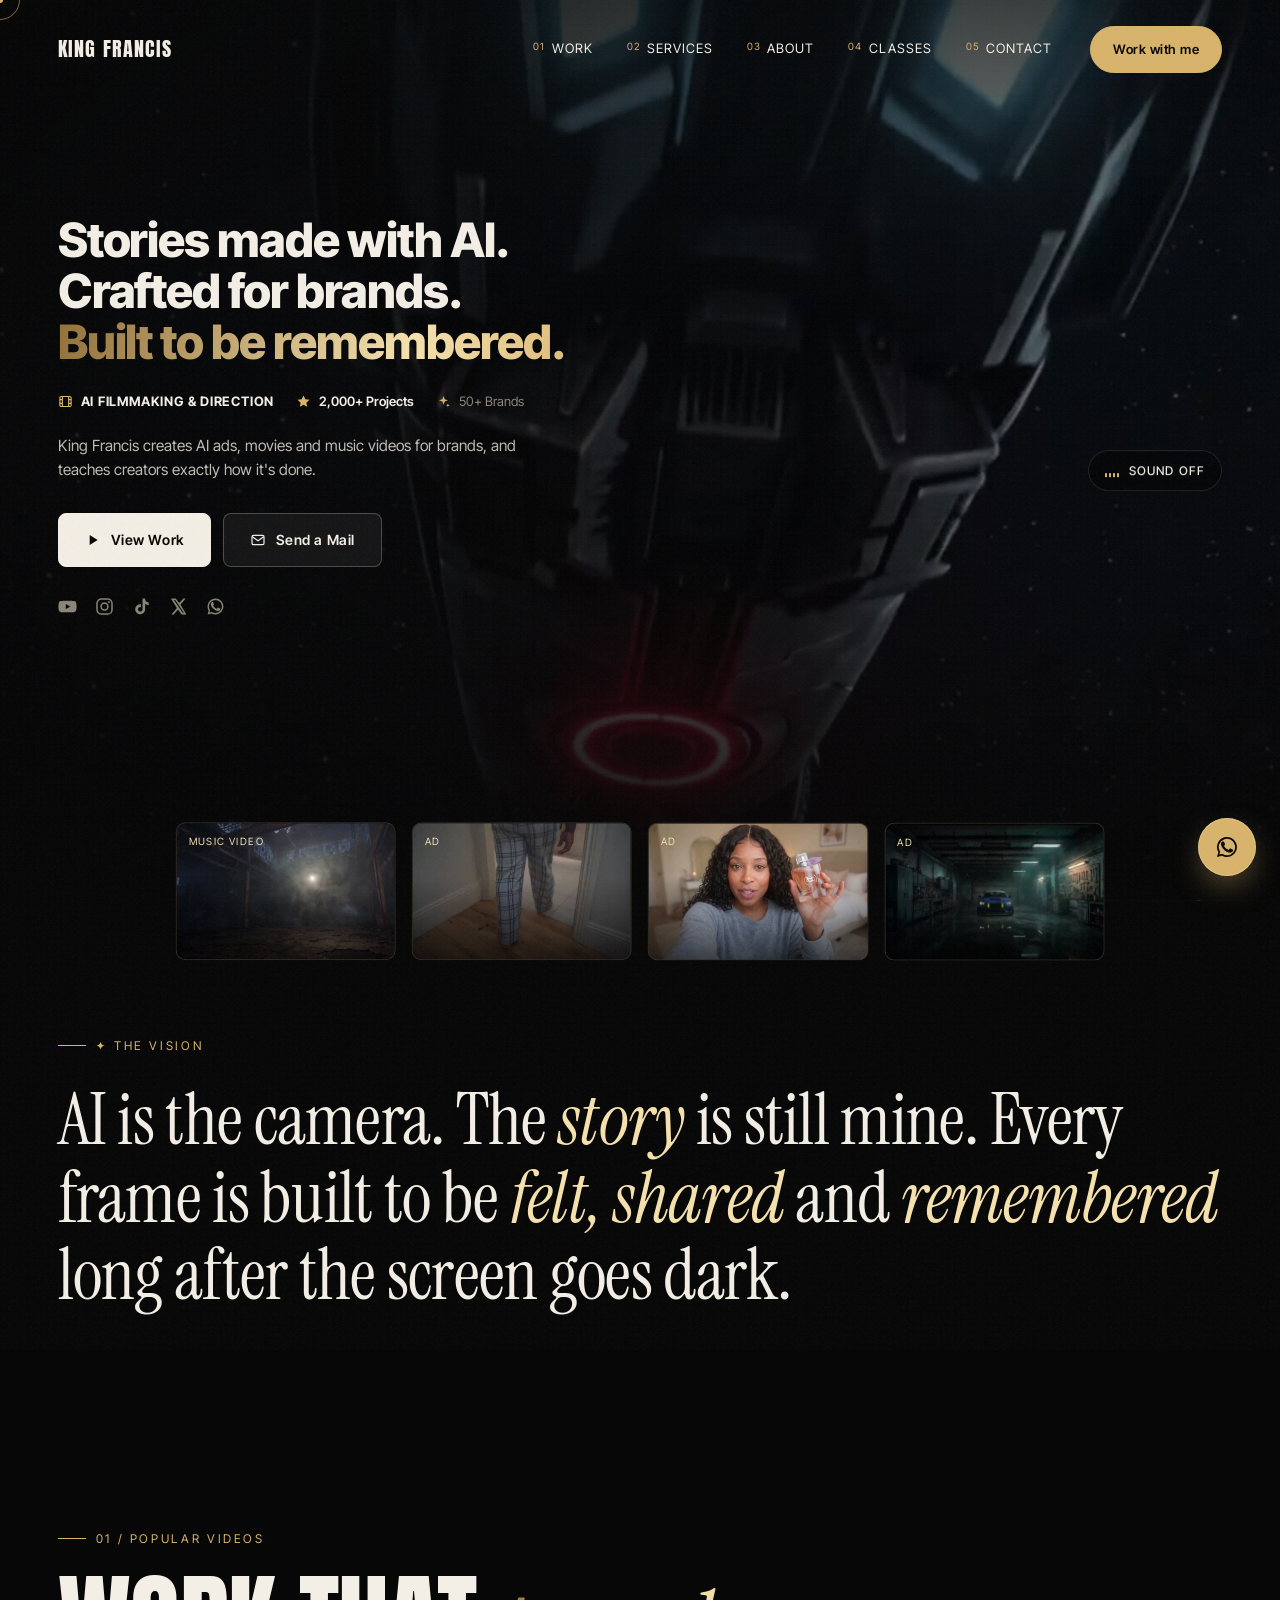
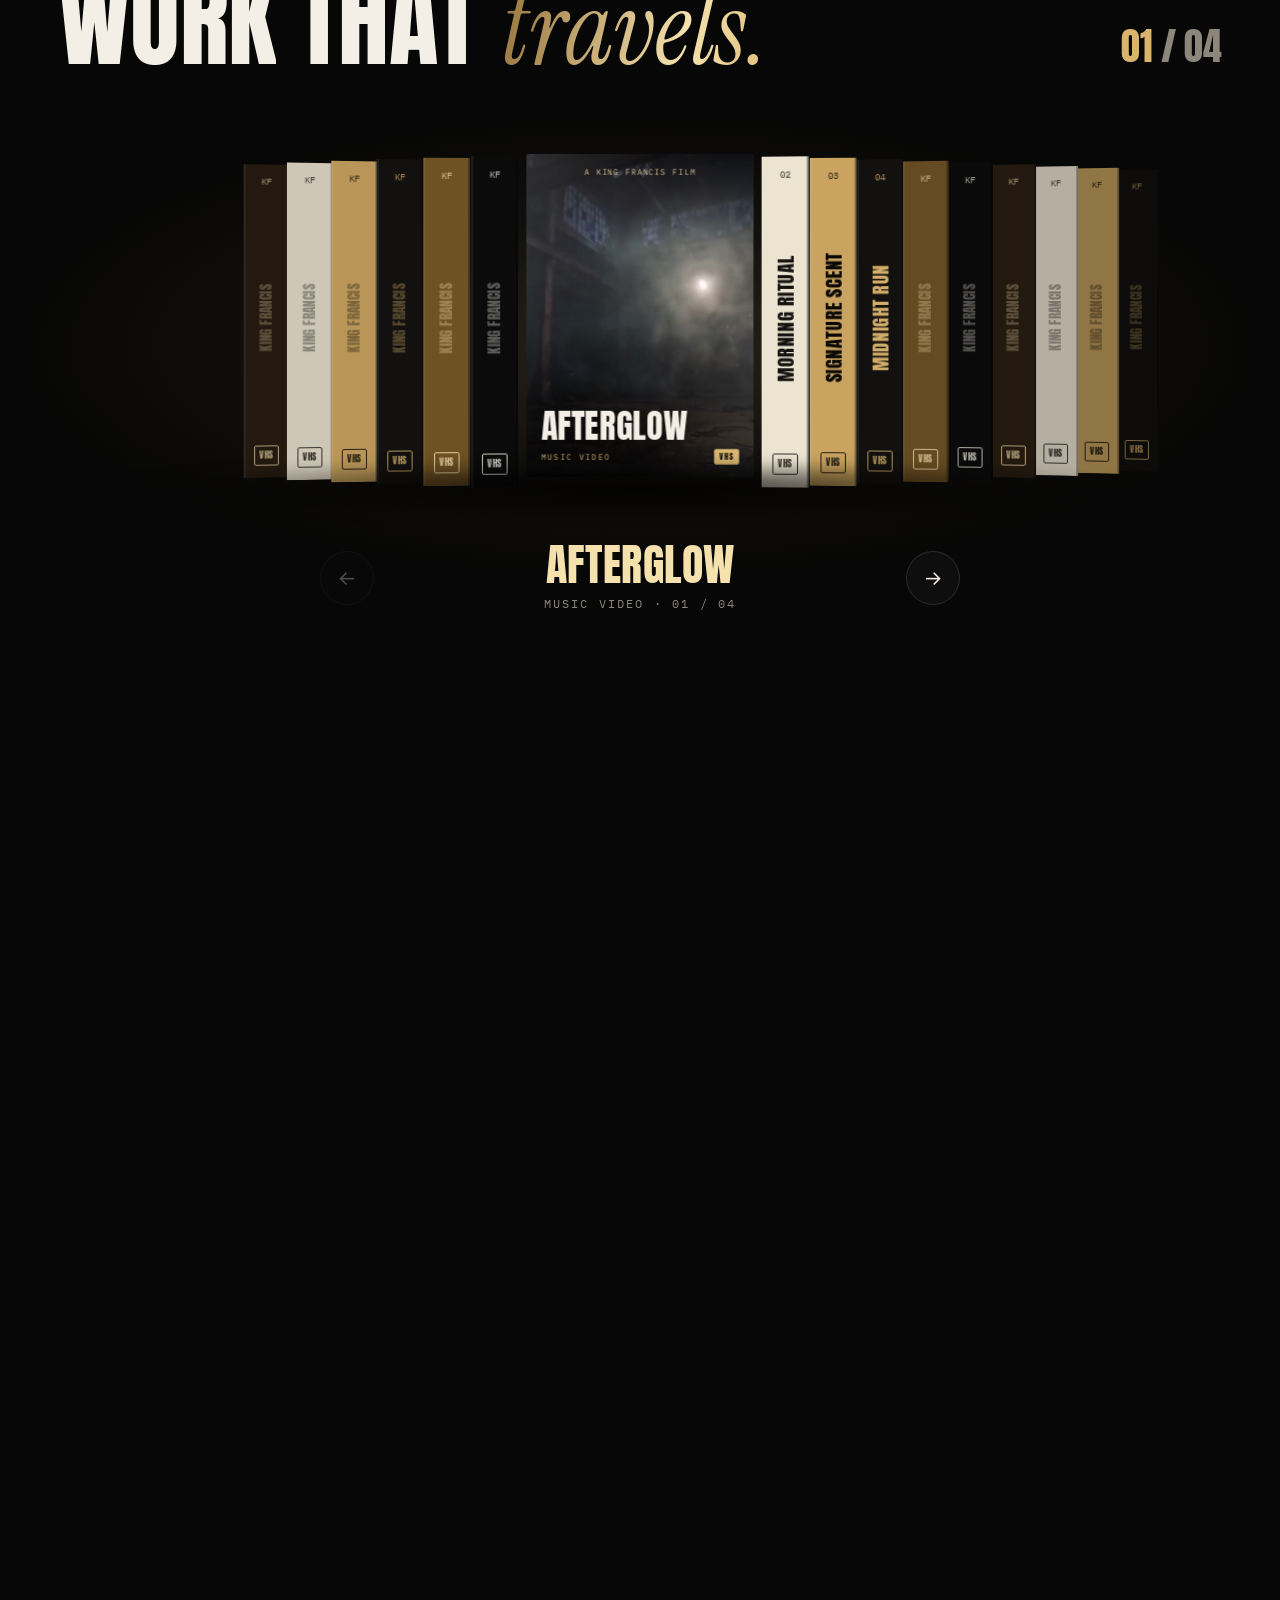
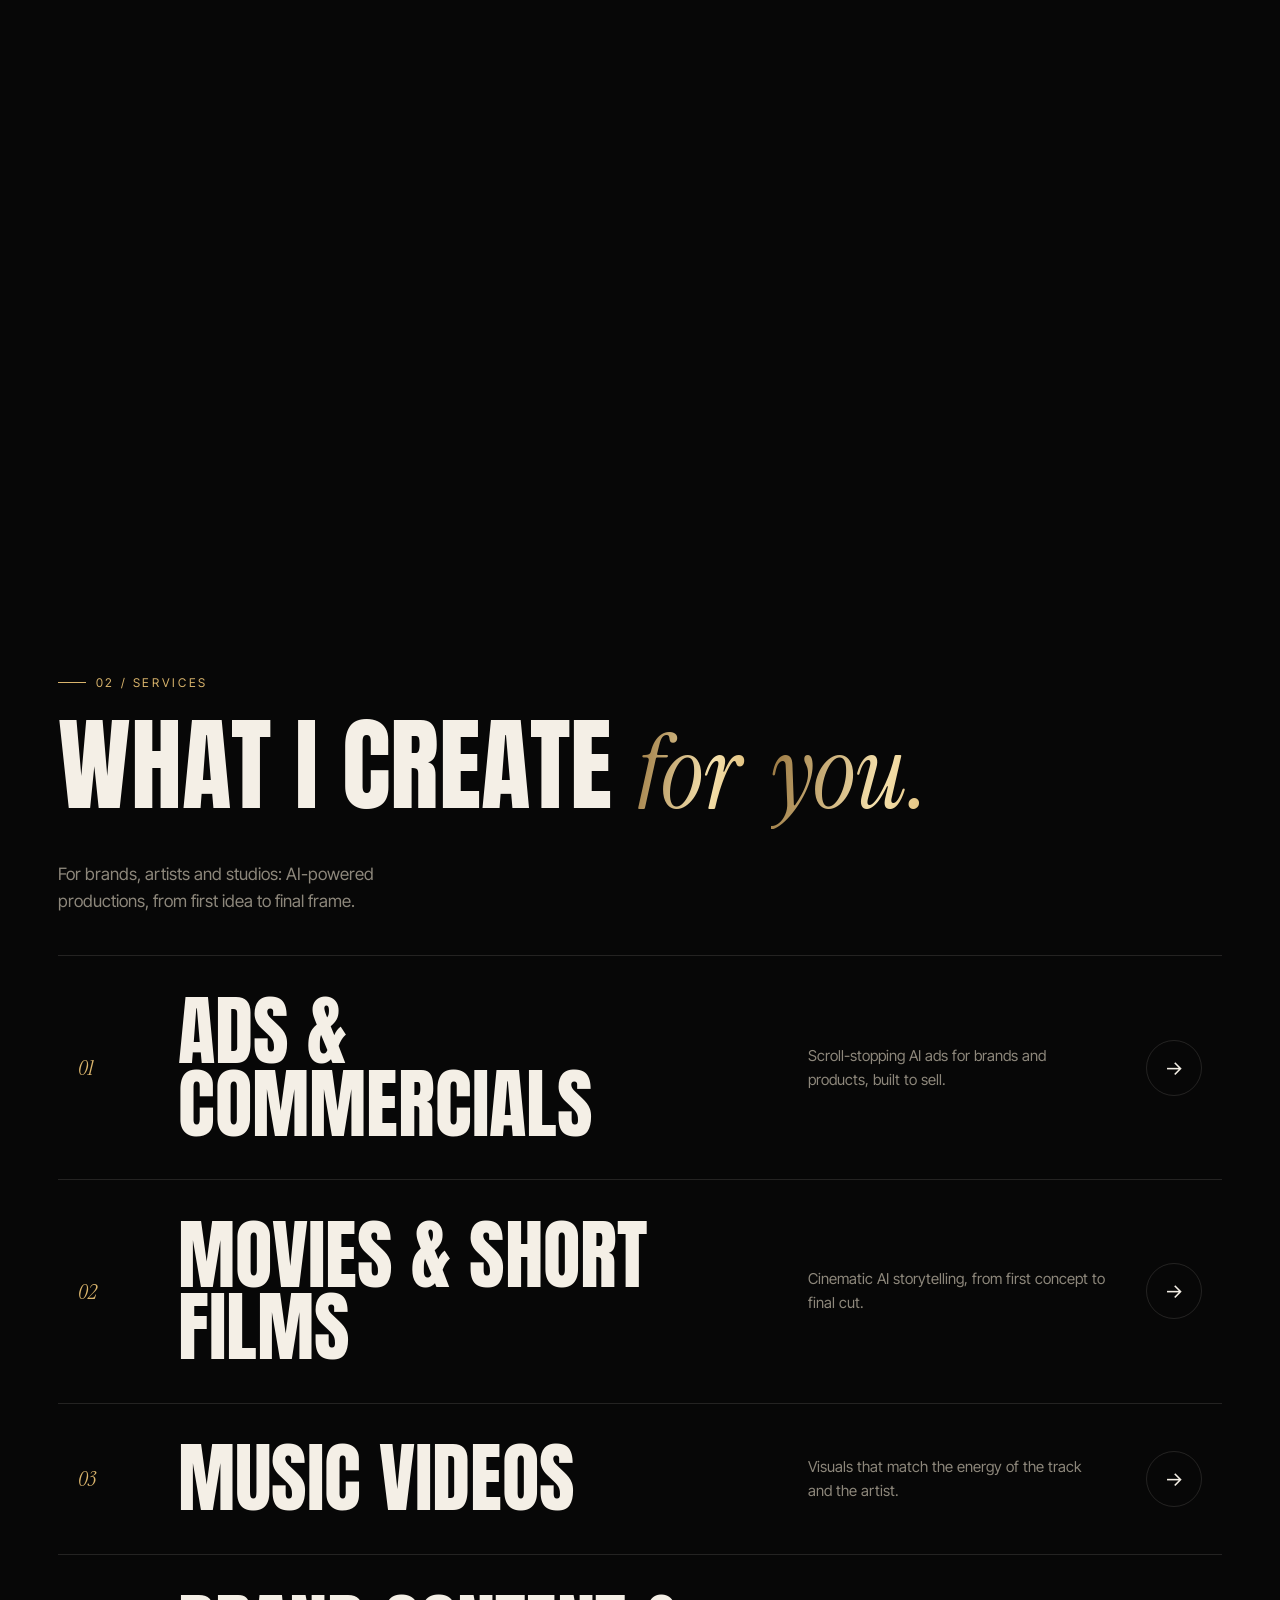
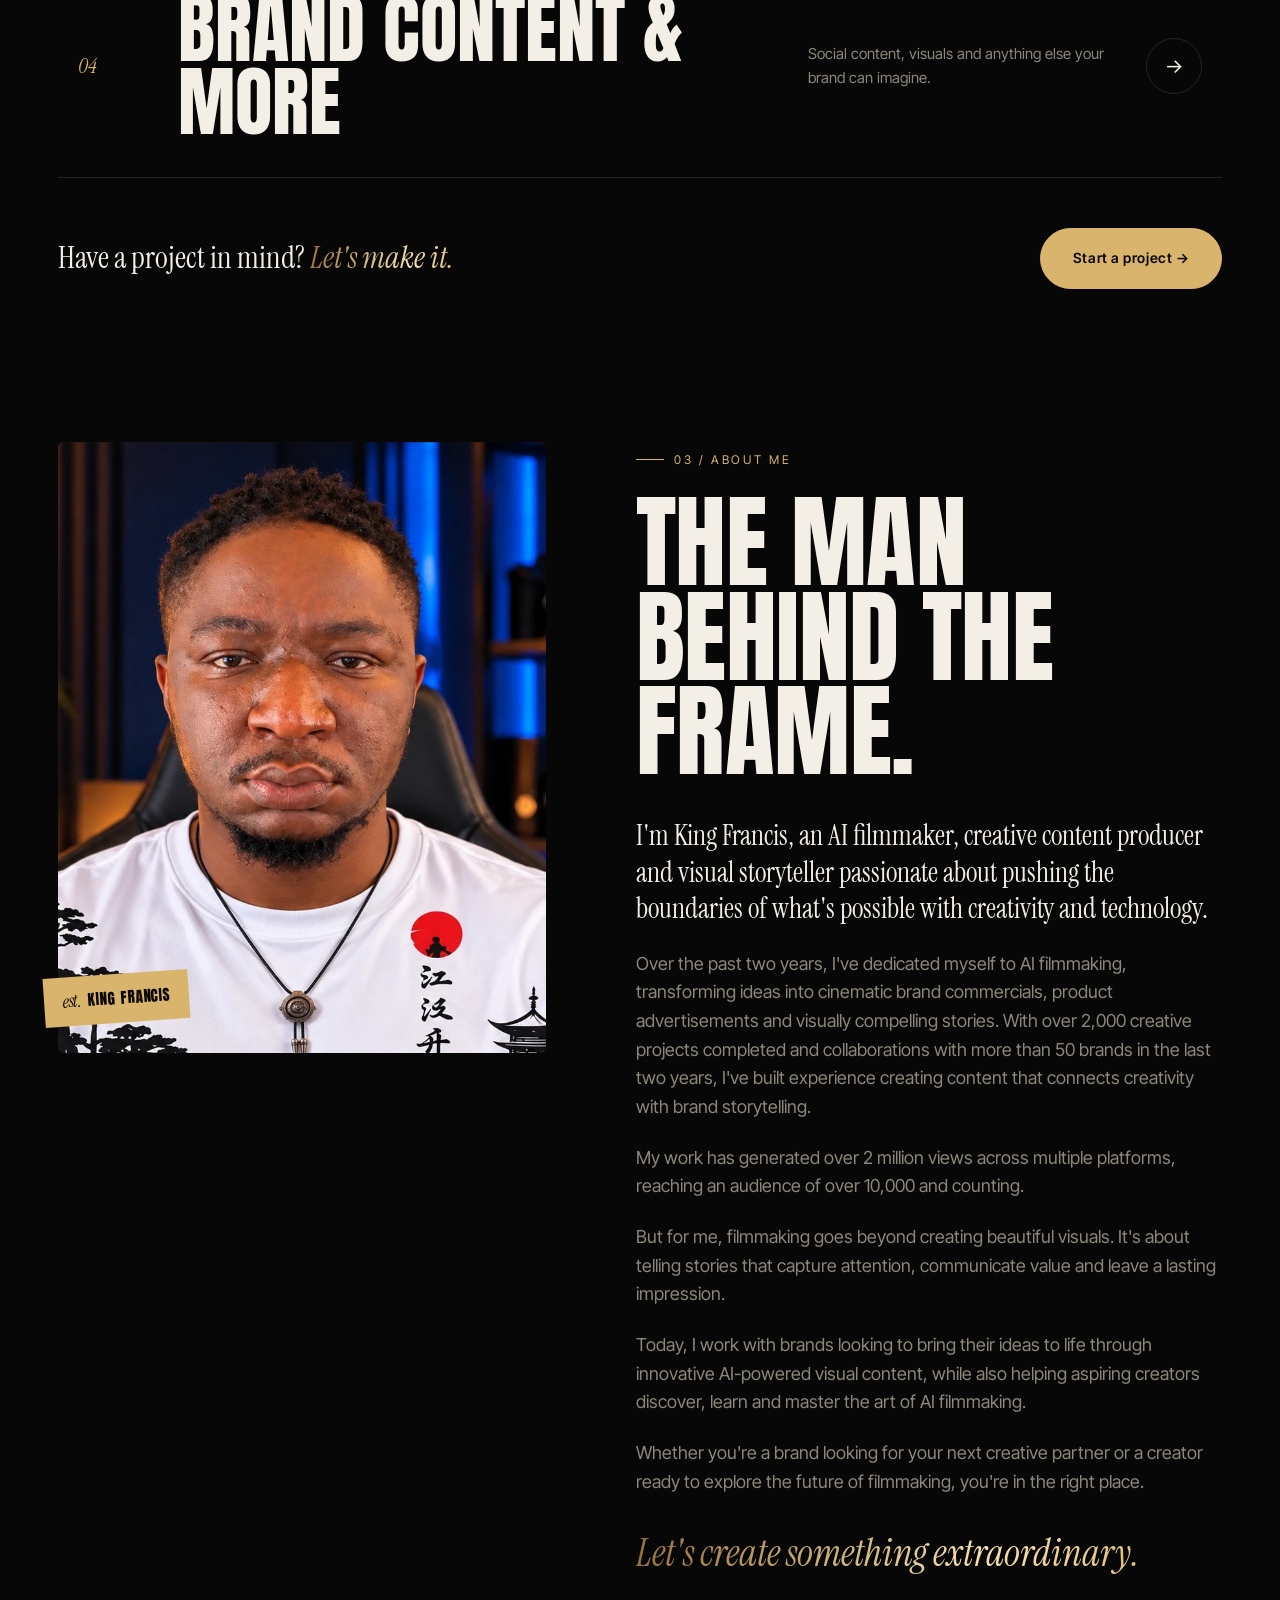
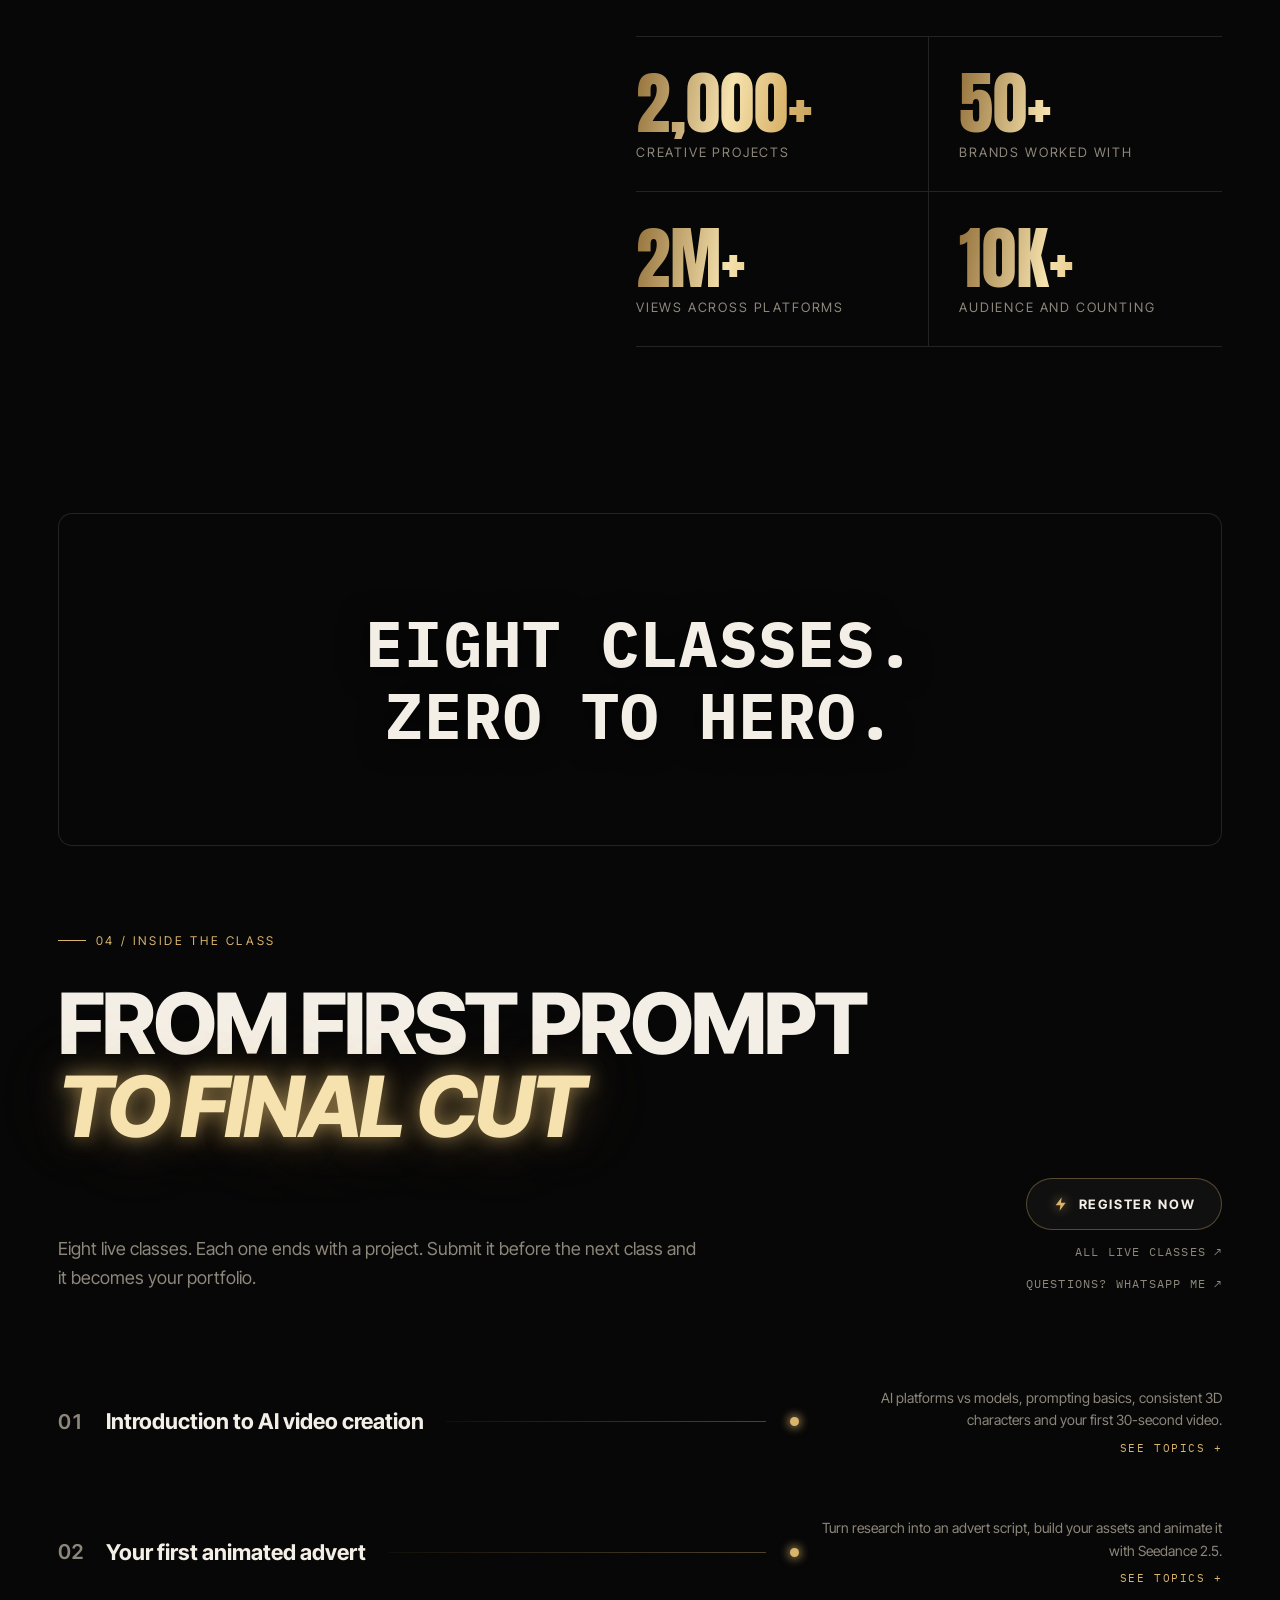
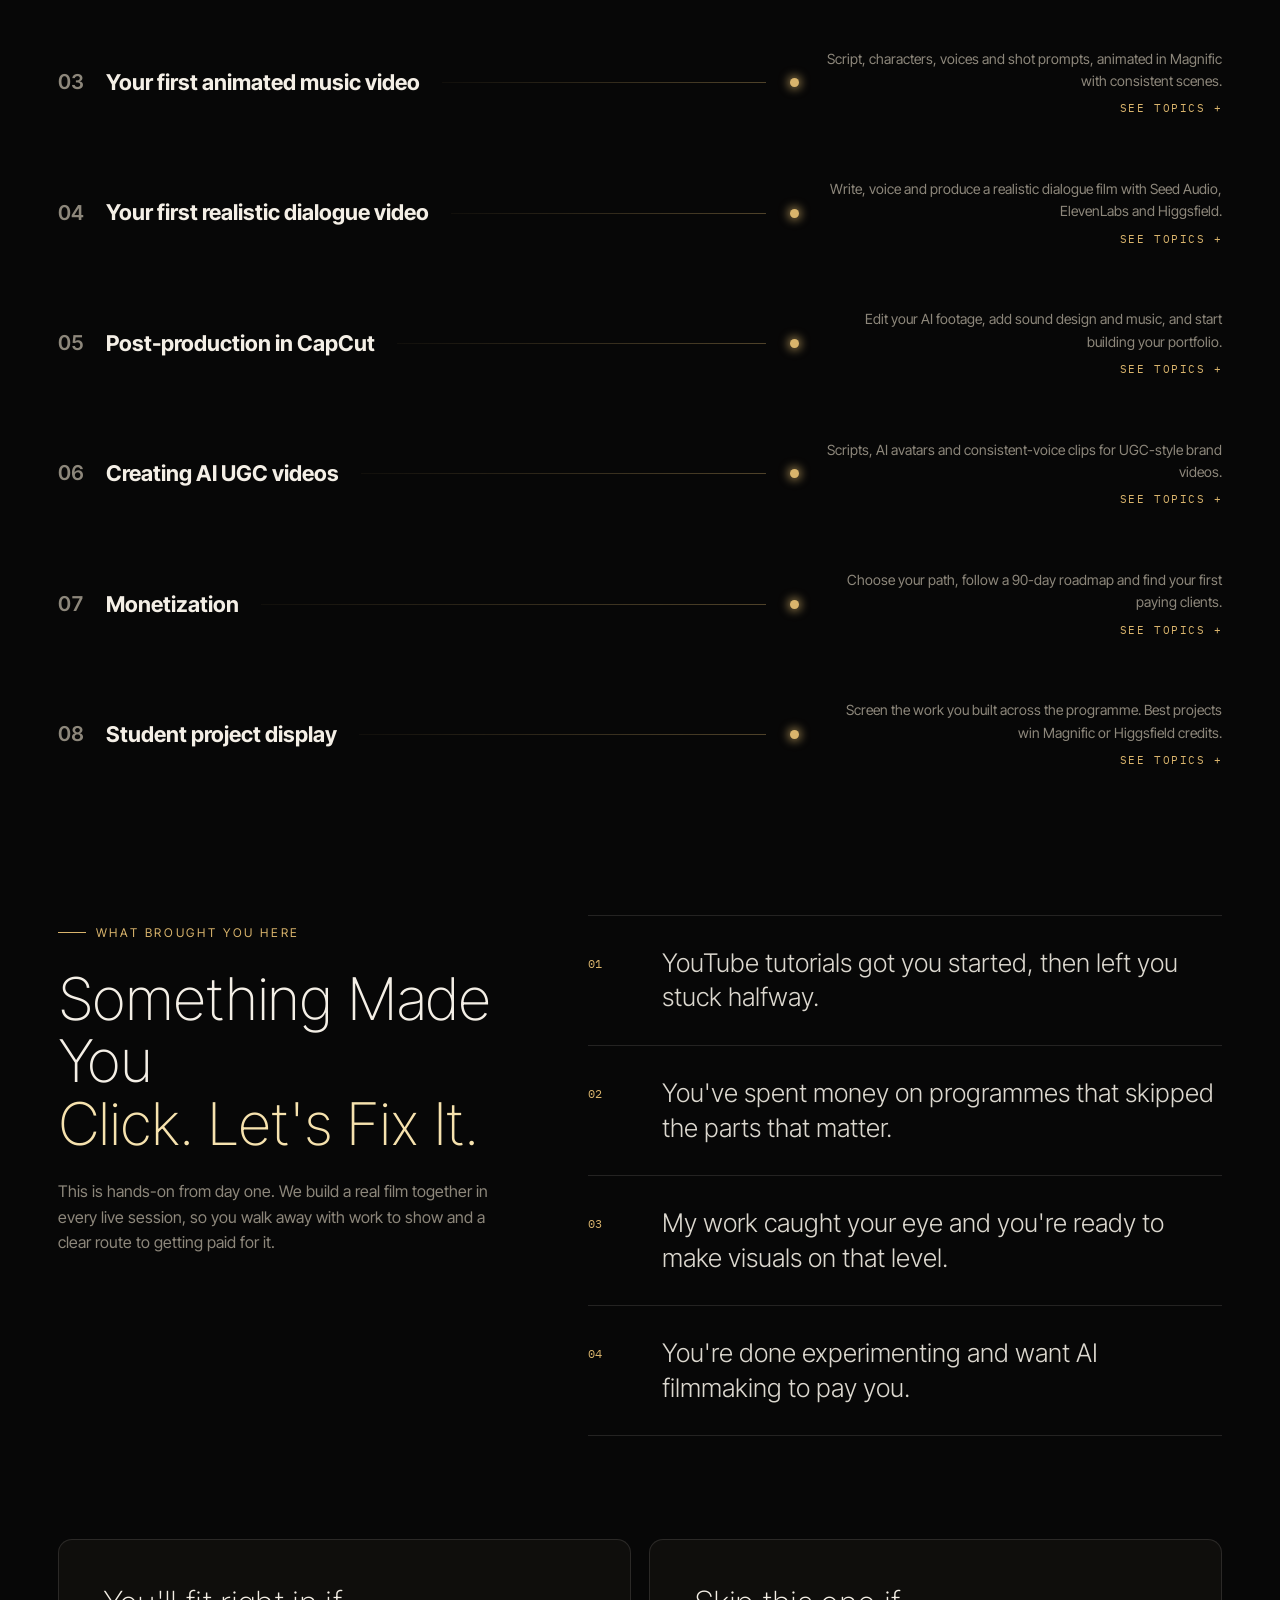
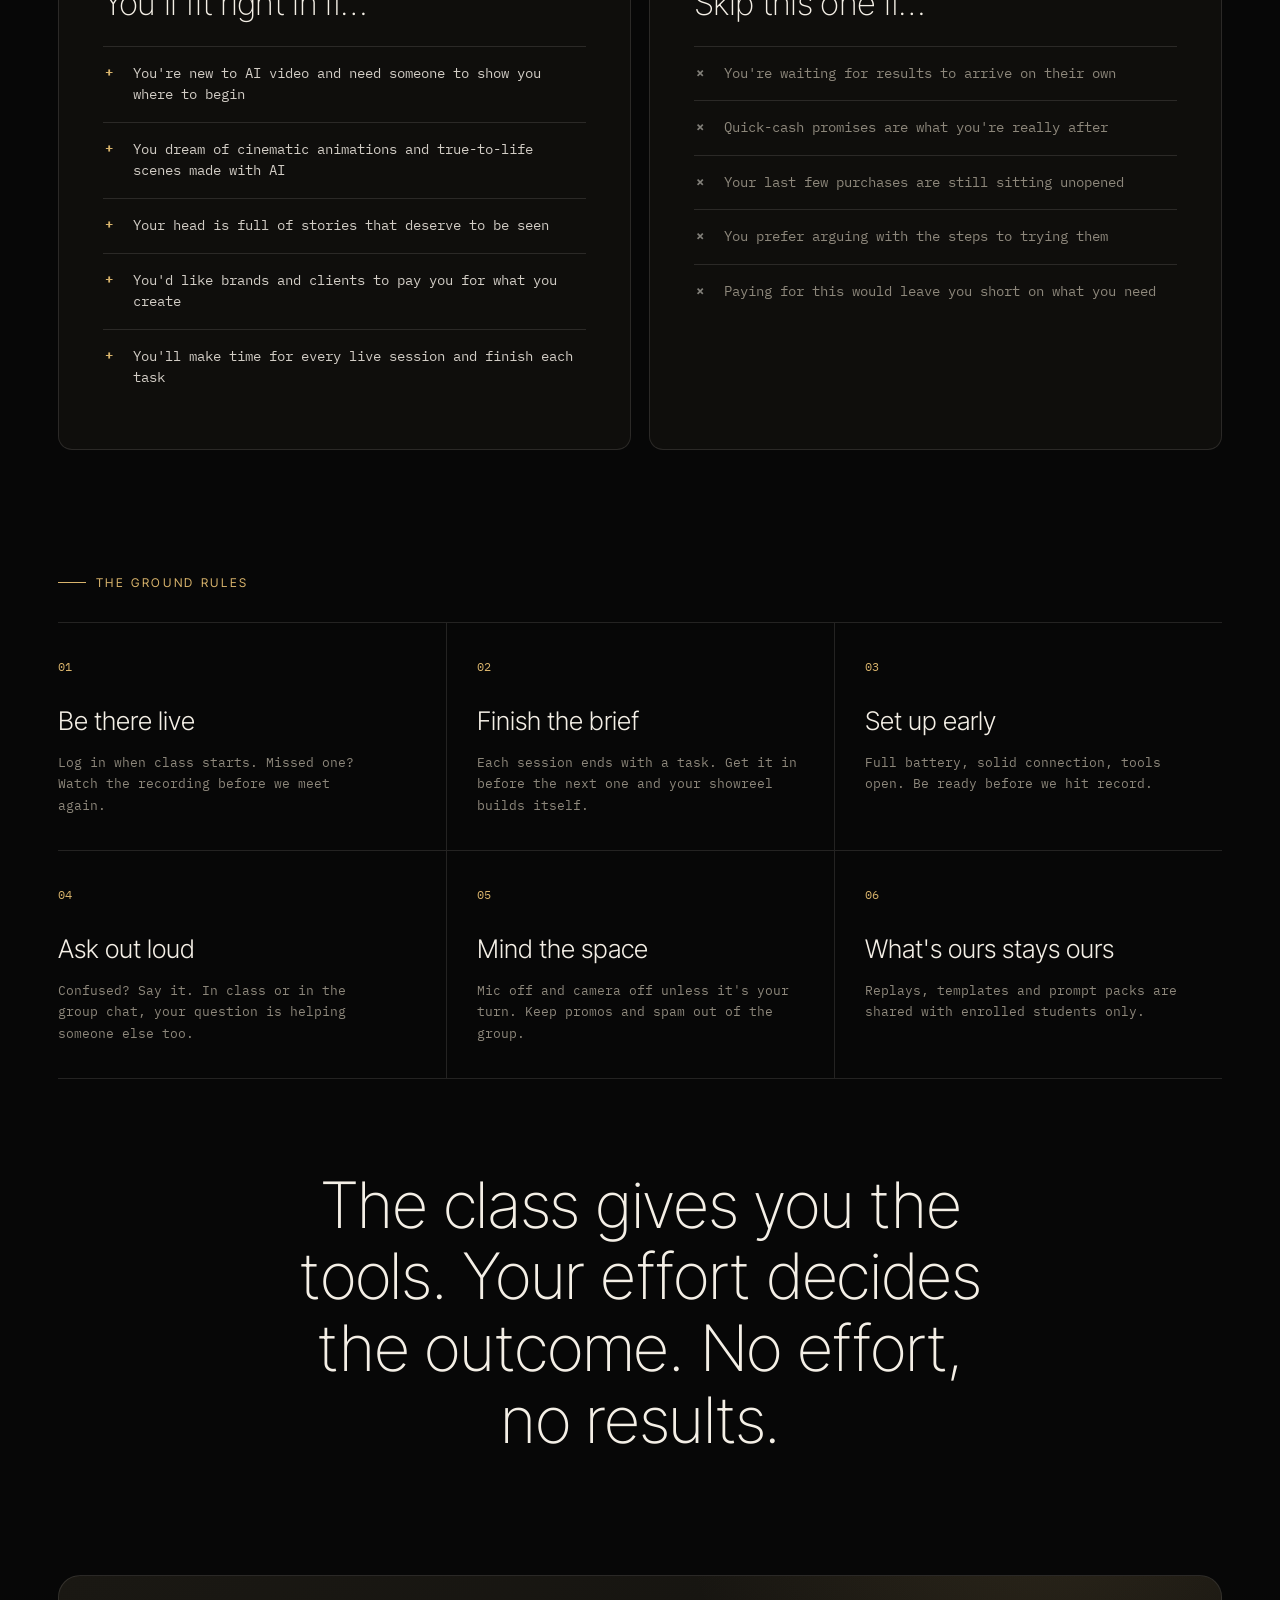
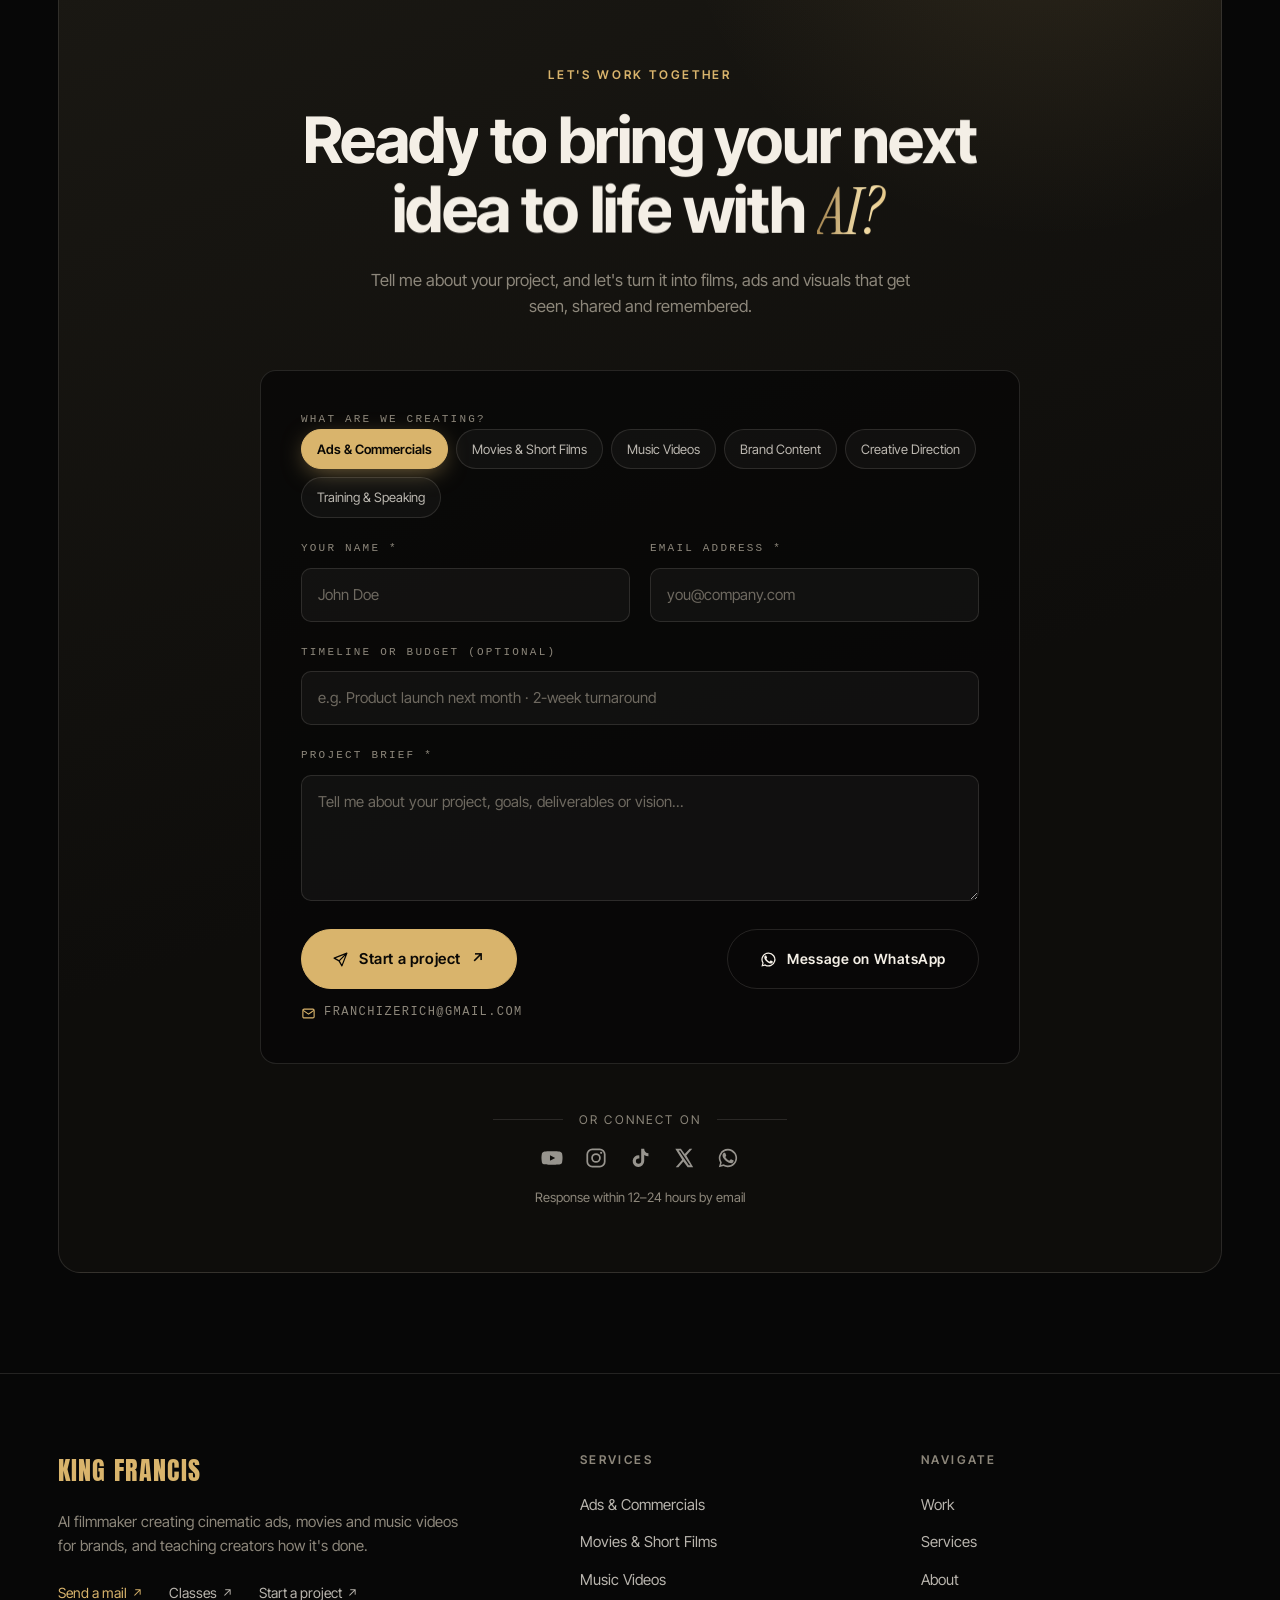
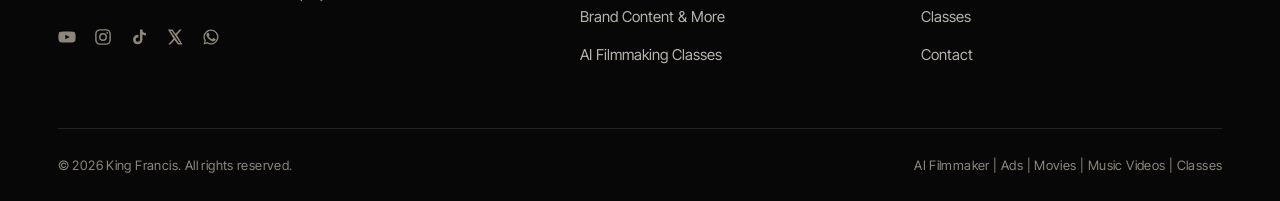
==== commit ea01e7c2: "Add WhatsApp chat: floating button, contact and classes links, social icons Co-Authored-By: Claude O" ====
--- a/index.html
+++ b/index.html
@@ -161,6 +161,7 @@
           <div class="cls-cta">
             <a class="cls-pill magnetic" id="clsRegister" target="_blank" rel="noopener"><svg viewBox="0 0 24 24" class="ico"><path d="M13 2L4 14h7l-1 8 9-12h-7z" fill="currentColor"/></svg>Register now</a>
             <a class="cls-all" id="allCourses" target="_blank" rel="noopener"></a>
+            <a class="cls-all wa-link" data-wa="classes" target="_blank" rel="noopener">Questions? WhatsApp me &#8599;</a>
           </div>
         </div>
         <ol class="cls-list" id="clsList"></ol>
@@ -211,6 +212,7 @@
           <label class="field"><span class="label">Project brief *</span><textarea name="brief" rows="4" placeholder="Tell me about your project, goals, deliverables or vision..." required></textarea></label>
           <div class="brief-foot">
             <button class="btn brief-btn magnetic" type="submit"><span><svg class="ico" viewBox="0 0 24 24"><path d="M21 3L10 14M21 3l-7 18-4-7-7-4z" fill="none" stroke="currentColor" stroke-width="1.8" stroke-linejoin="round"/></svg>Start a project <b>↗</b></span></button>
+            <a class="btn btn-line wa-btn magnetic" data-wa="project" target="_blank" rel="noopener"><span><svg class="ico" viewBox="0 0 24 24"><path fill="currentColor" d="M17.5 14.4c-.3-.1-1.8-.9-2-1-.3-.1-.5-.1-.7.1-.2.3-.8 1-.9 1.2-.2.2-.3.2-.6.1-.3-.1-1.3-.5-2.4-1.5-.9-.8-1.5-1.8-1.7-2.1-.2-.3 0-.5.1-.6l.4-.5c.1-.2.2-.3.3-.5.1-.2 0-.4 0-.5l-.9-2.2c-.2-.6-.5-.5-.7-.5h-.6c-.2 0-.5.1-.8.4-.3.3-1 1-1 2.5s1.1 2.9 1.2 3.1c.1.2 2.1 3.2 5.1 4.5.7.3 1.3.5 1.7.6.7.2 1.4.2 1.9.1.6-.1 1.8-.7 2-1.5.2-.7.2-1.4.2-1.5-.1-.1-.3-.2-.6-.3zM12 2a10 10 0 0 0-8.6 15.1L2 22l5-1.3A10 10 0 1 0 12 2zm0 18.2c-1.5 0-3-.4-4.3-1.2l-.3-.2-3 .8.8-2.9-.2-.3A8.2 8.2 0 1 1 12 20.2z"/></svg>Message on WhatsApp</span></a>
             <a class="brief-mail" id="emailLink"><svg class="ico" viewBox="0 0 24 24"><rect x="3" y="5" width="18" height="14" rx="2" fill="none" stroke="currentColor" stroke-width="1.8"/><path d="M3.5 7l8.5 6 8.5-6" fill="none" stroke="currentColor" stroke-width="1.8"/></svg><span></span></a>
           </div>
           <p class="brief-status" id="briefStatus" role="status"></p>
@@ -255,6 +257,9 @@
     <div class="footer-row"><span>© <span class="yr"></span> <span data-name></span>. All rights reserved.</span><span id="ftTagline"></span></div>
   </footer>
 
+  <!-- WHATSAPP -->
+  <a class="wa-float" data-wa="general" target="_blank" rel="noopener" aria-label="Chat on WhatsApp"><svg class="ico" viewBox="0 0 24 24"><path fill="currentColor" d="M17.5 14.4c-.3-.1-1.8-.9-2-1-.3-.1-.5-.1-.7.1-.2.3-.8 1-.9 1.2-.2.2-.3.2-.6.1-.3-.1-1.3-.5-2.4-1.5-.9-.8-1.5-1.8-1.7-2.1-.2-.3 0-.5.1-.6l.4-.5c.1-.2.2-.3.3-.5.1-.2 0-.4 0-.5l-.9-2.2c-.2-.6-.5-.5-.7-.5h-.6c-.2 0-.5.1-.8.4-.3.3-1 1-1 2.5s1.1 2.9 1.2 3.1c.1.2 2.1 3.2 5.1 4.5.7.3 1.3.5 1.7.6.7.2 1.4.2 1.9.1.6-.1 1.8-.7 2-1.5.2-.7.2-1.4.2-1.5-.1-.1-.3-.2-.6-.3zM12 2a10 10 0 0 0-8.6 15.1L2 22l5-1.3A10 10 0 1 0 12 2zm0 18.2c-1.5 0-3-.4-4.3-1.2l-.3-.2-3 .8.8-2.9-.2-.3A8.2 8.2 0 1 1 12 20.2z"/></svg><span>Chat on WhatsApp</span></a>
+
   <!-- VIDEO MODAL -->
   <div class="modal" id="modal" aria-hidden="true">
     <button class="modal-close" id="modalClose" aria-label="Close">Close ✕</button>
--- a/css/style.css
+++ b/css/style.css
@@ -430,6 +430,19 @@
 .socials a { padding: 12px 24px; border: 1px solid var(--line); border-radius: 999px; font-size: 14px; letter-spacing: .06em; transition: background .4s, color .4s, border-color .4s; }
 .socials a:hover { background: var(--gold); color: #0a0805; border-color: var(--gold); }
 .menu-foot.socials { justify-content: flex-start; }
+
+/* ---------- WhatsApp ---------- */
+.wa-float { position: fixed; right: 24px; bottom: 24px; z-index: 190; display: flex; align-items: center; height: 58px; padding: 0 17px; border-radius: 999px; background: var(--gold); color: #0a0805; box-shadow: 0 12px 34px -10px rgba(217,180,108,.7), 0 0 0 1px rgba(246,226,174,.4) inset; font-weight: 600; font-size: 14px; letter-spacing: .02em; overflow: hidden; max-width: 58px; transition: max-width .6s var(--ease), background .3s, transform .4s var(--ease); white-space: nowrap; }
+.wa-float .ico { width: 24px; height: 24px; flex: none; }
+.wa-float span { margin-left: 10px; opacity: 0; transition: opacity .3s; }
+.wa-float:hover { max-width: 260px; background: var(--gold-hi); transform: translateY(-2px); }
+.wa-float:hover span { opacity: 1; transition-delay: .12s; }
+.wa-float::before { content: ""; position: absolute; inset: 0; border-radius: inherit; box-shadow: 0 0 0 0 rgba(217,180,108,.55); animation: waPulse 2.6s ease-out infinite; pointer-events: none; }
+@keyframes waPulse { 0% { box-shadow: 0 0 0 0 rgba(217,180,108,.5); } 70%, 100% { box-shadow: 0 0 0 16px rgba(217,180,108,0); } }
+.is-loading .wa-float, .menu-open .wa-float { opacity: 0; pointer-events: none; }
+.wa-btn .ico { width: 17px; height: 17px; }
+.brief-foot { row-gap: 14px; }
+@media (max-width: 560px) { .wa-float { right: 16px; bottom: 16px; height: 54px; max-width: 54px; padding: 0 15px; } .wa-btn { width: 100%; } }
 
 /* ---------- footer ---------- */
 .footer { padding: 0 var(--pad) 26px; overflow: hidden; }
